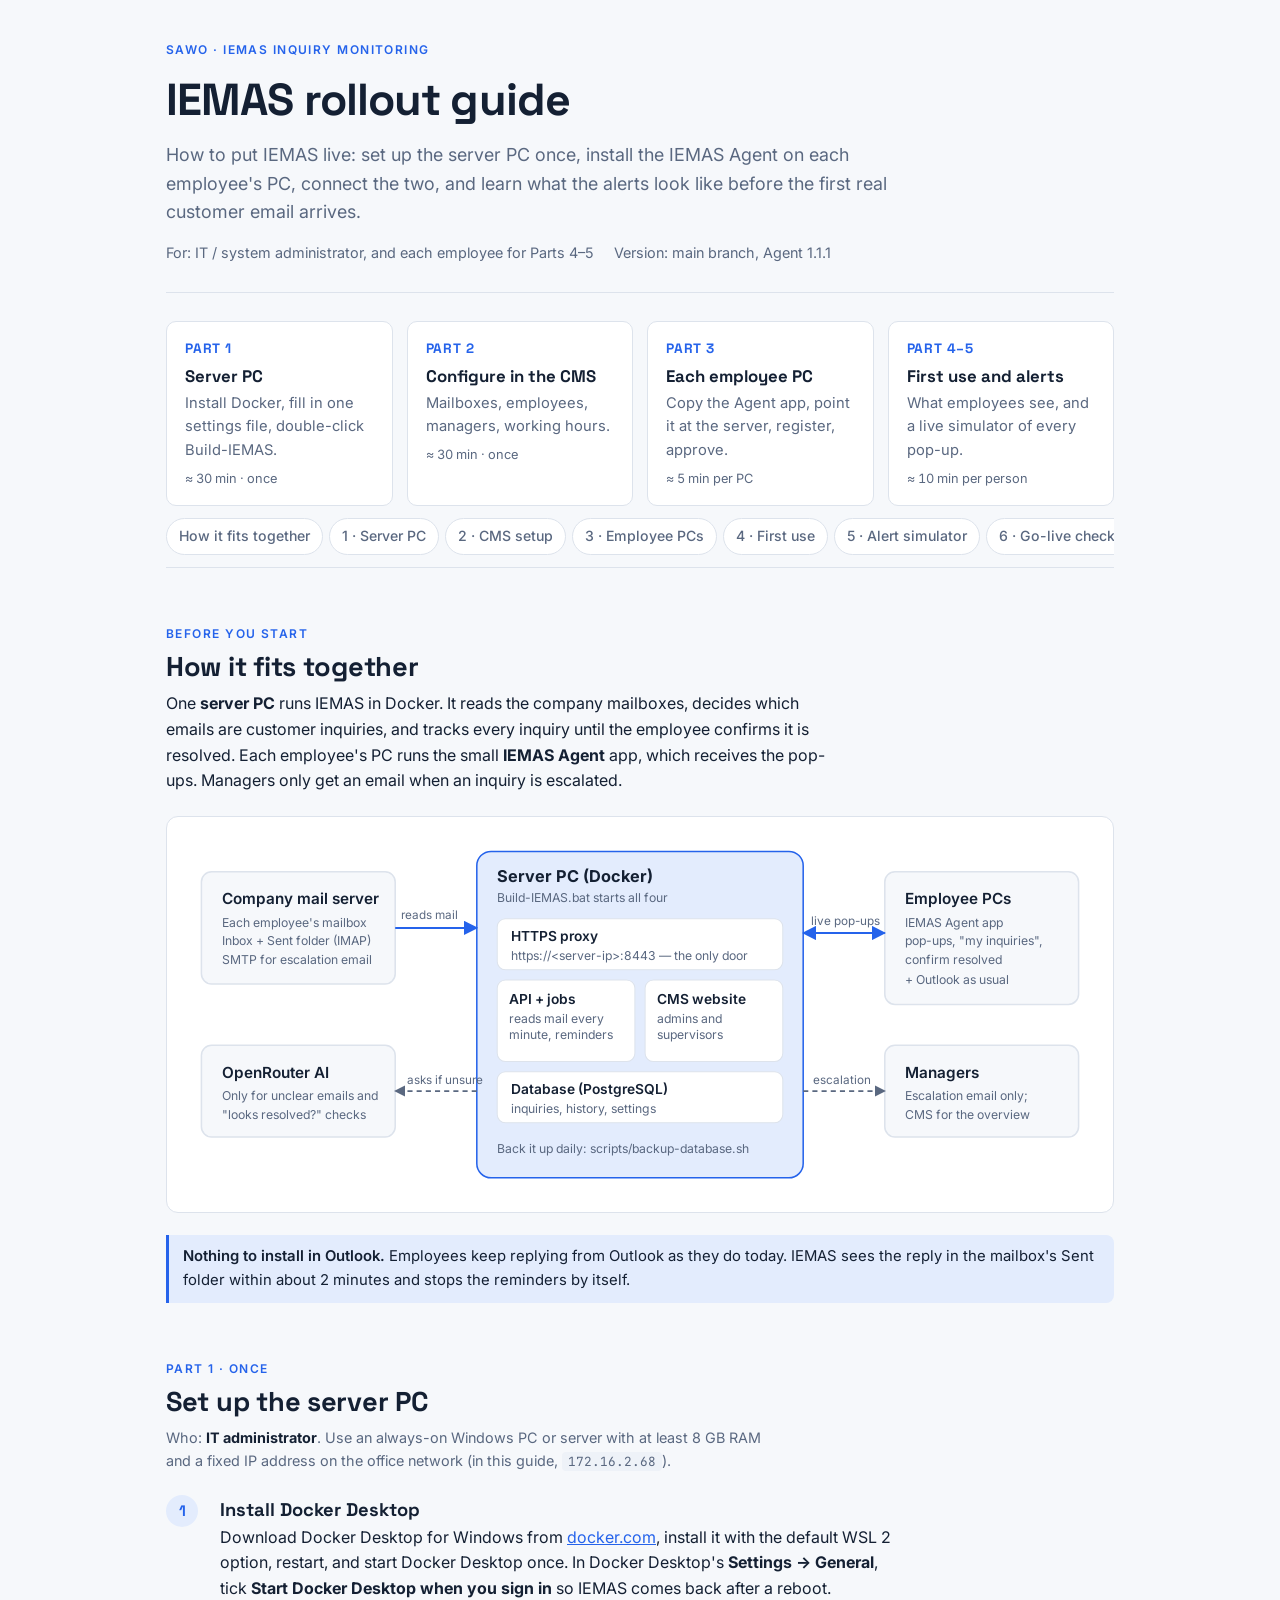
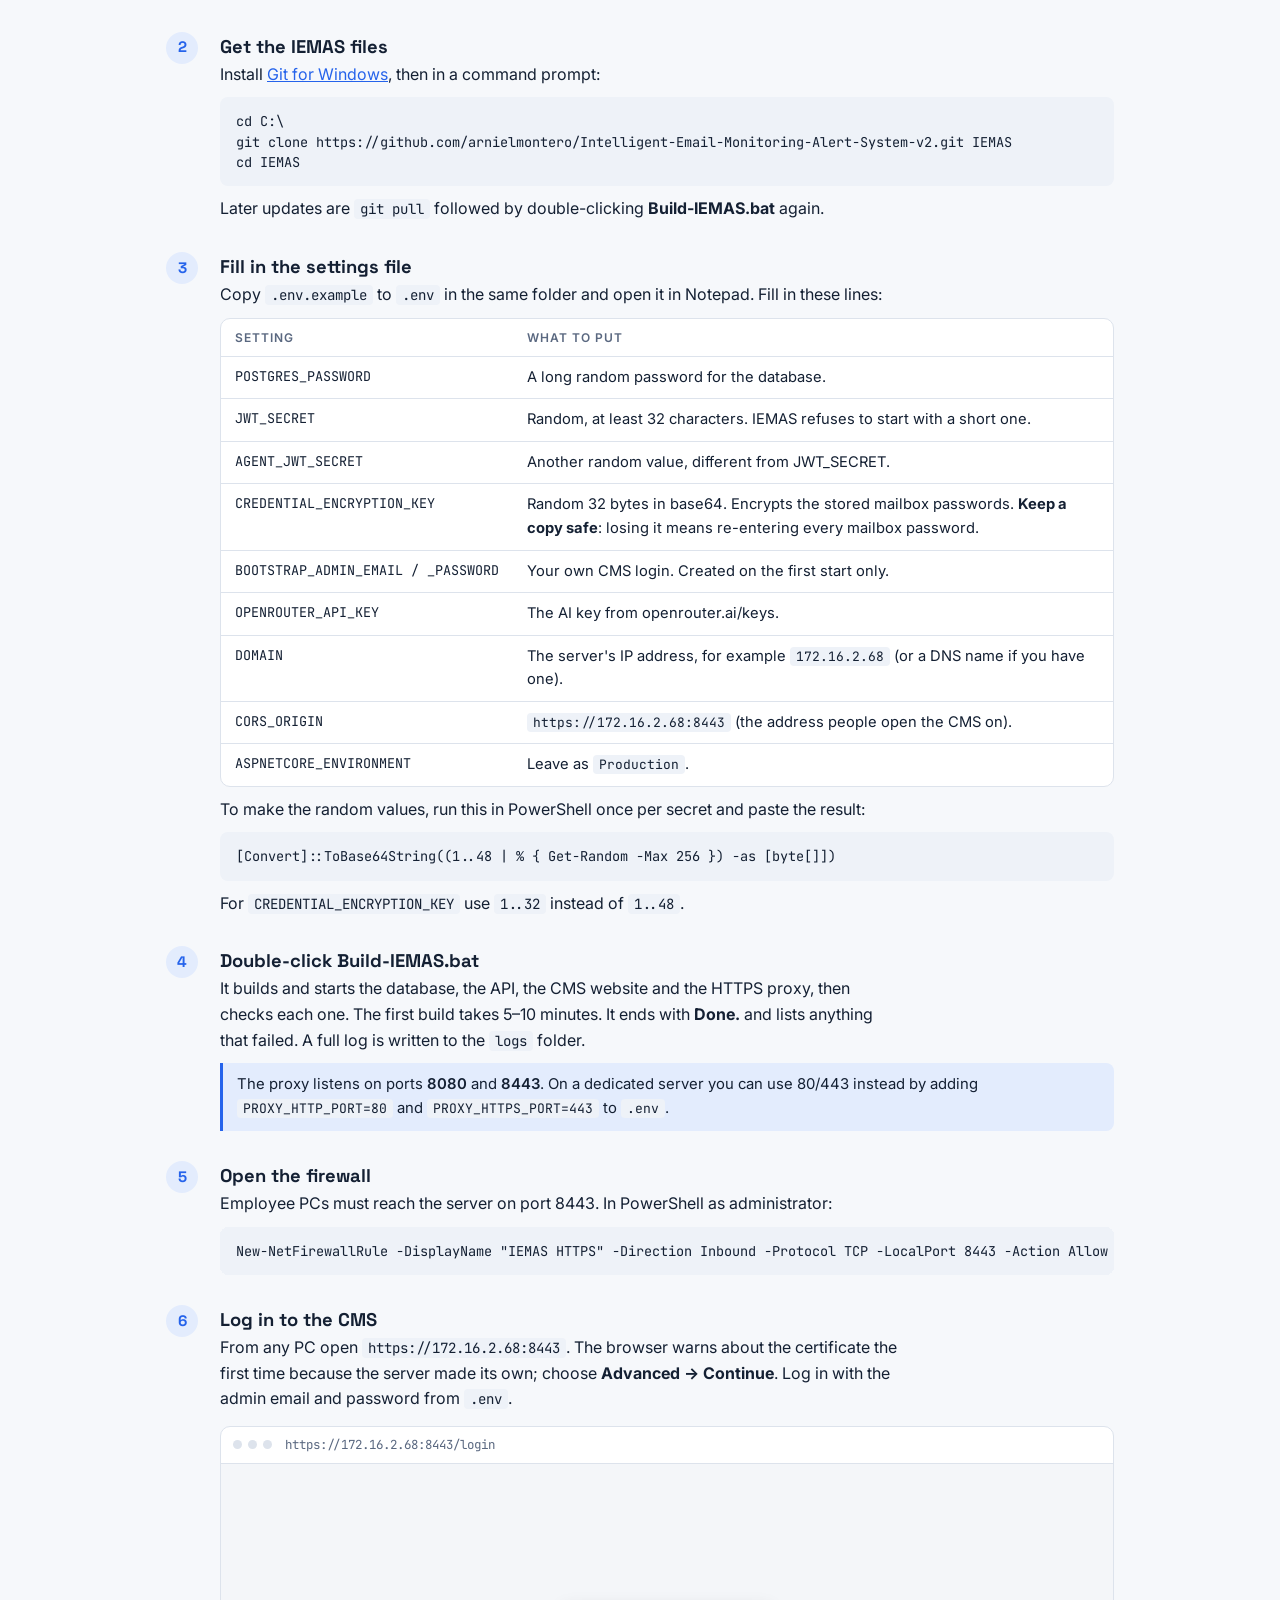
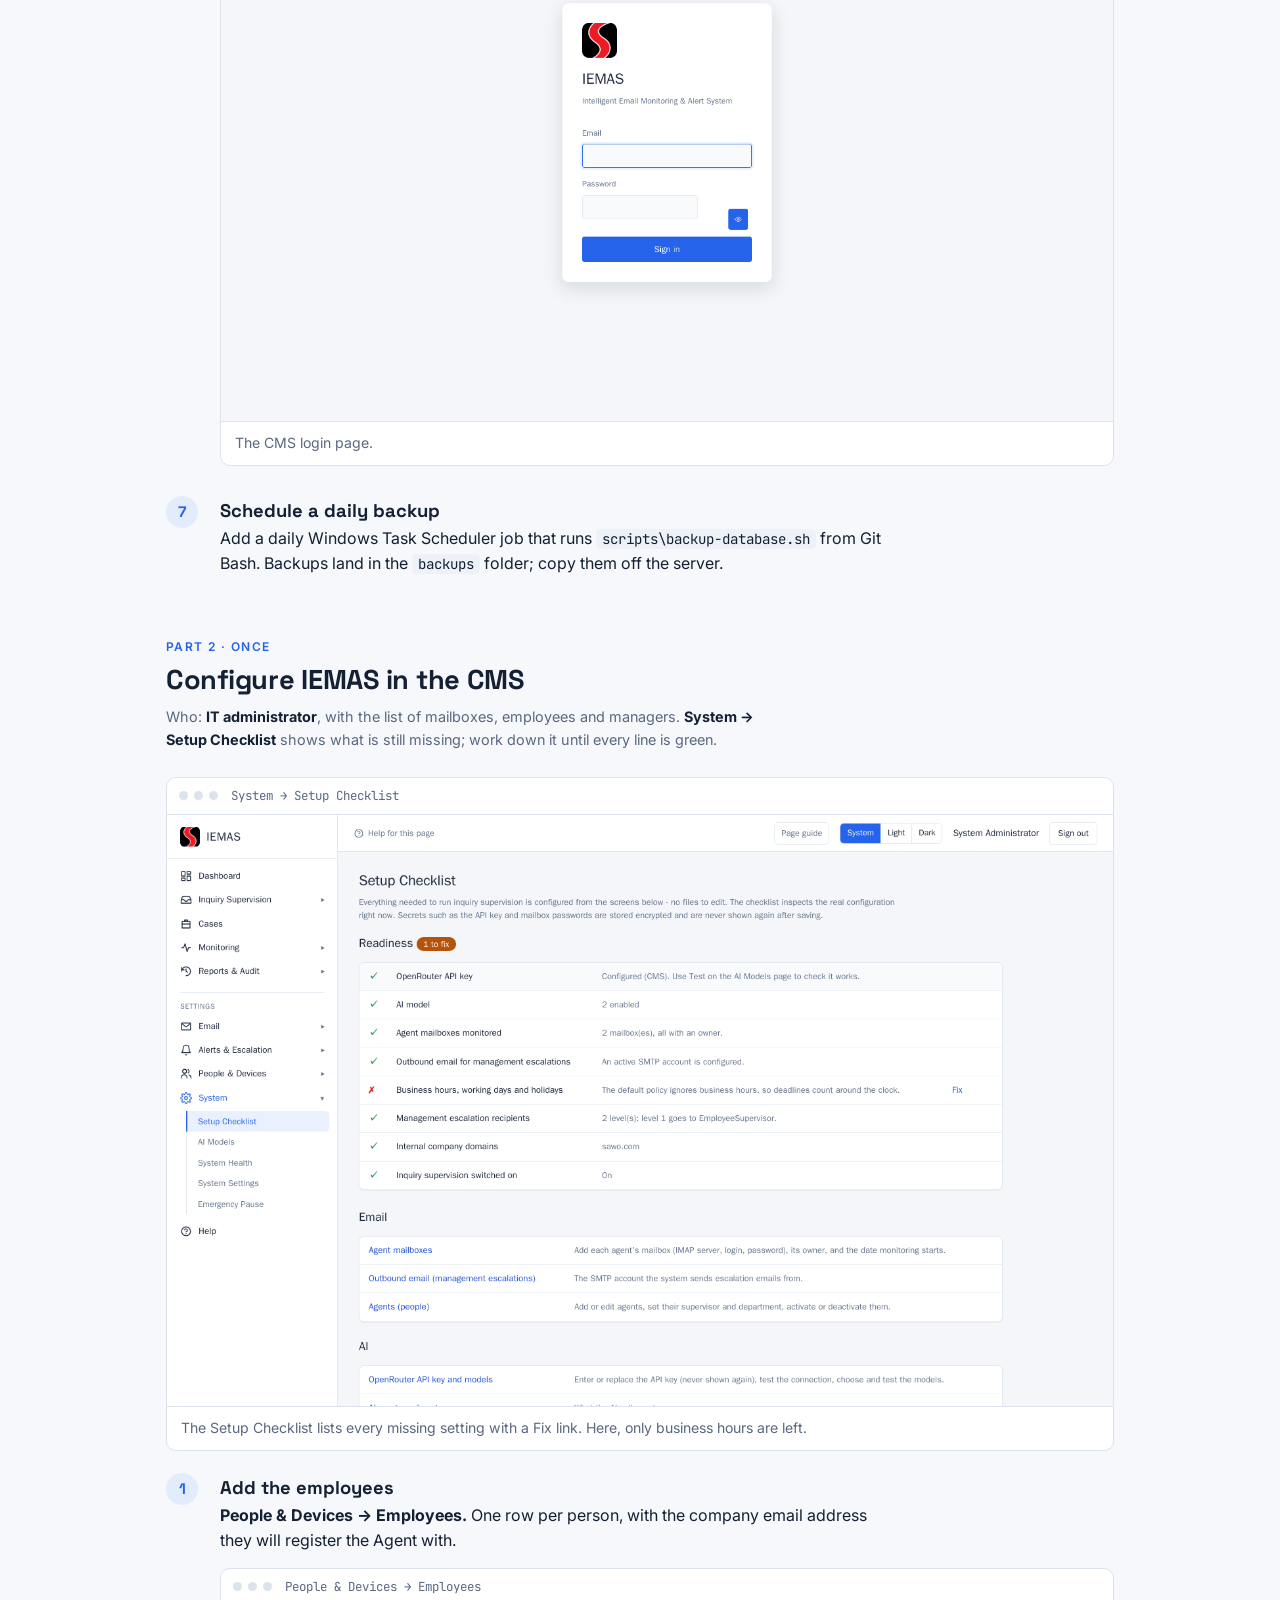
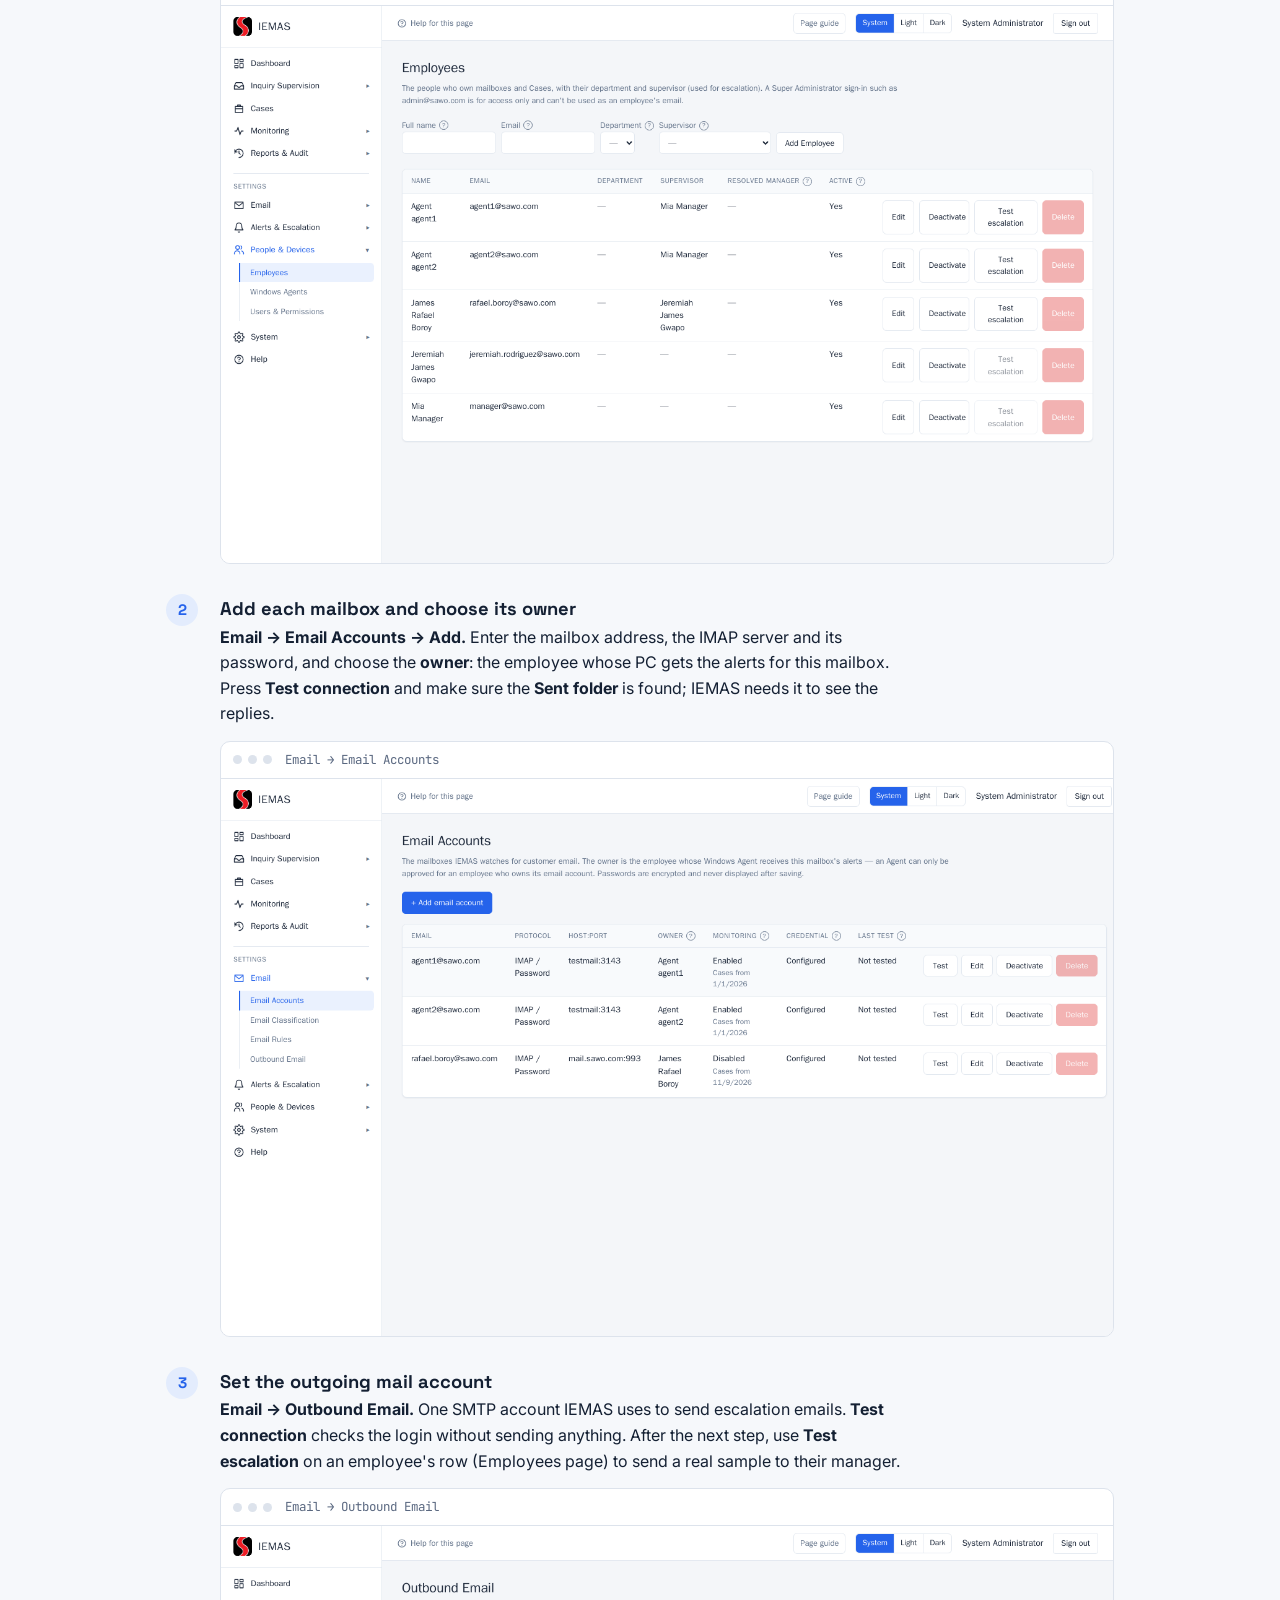
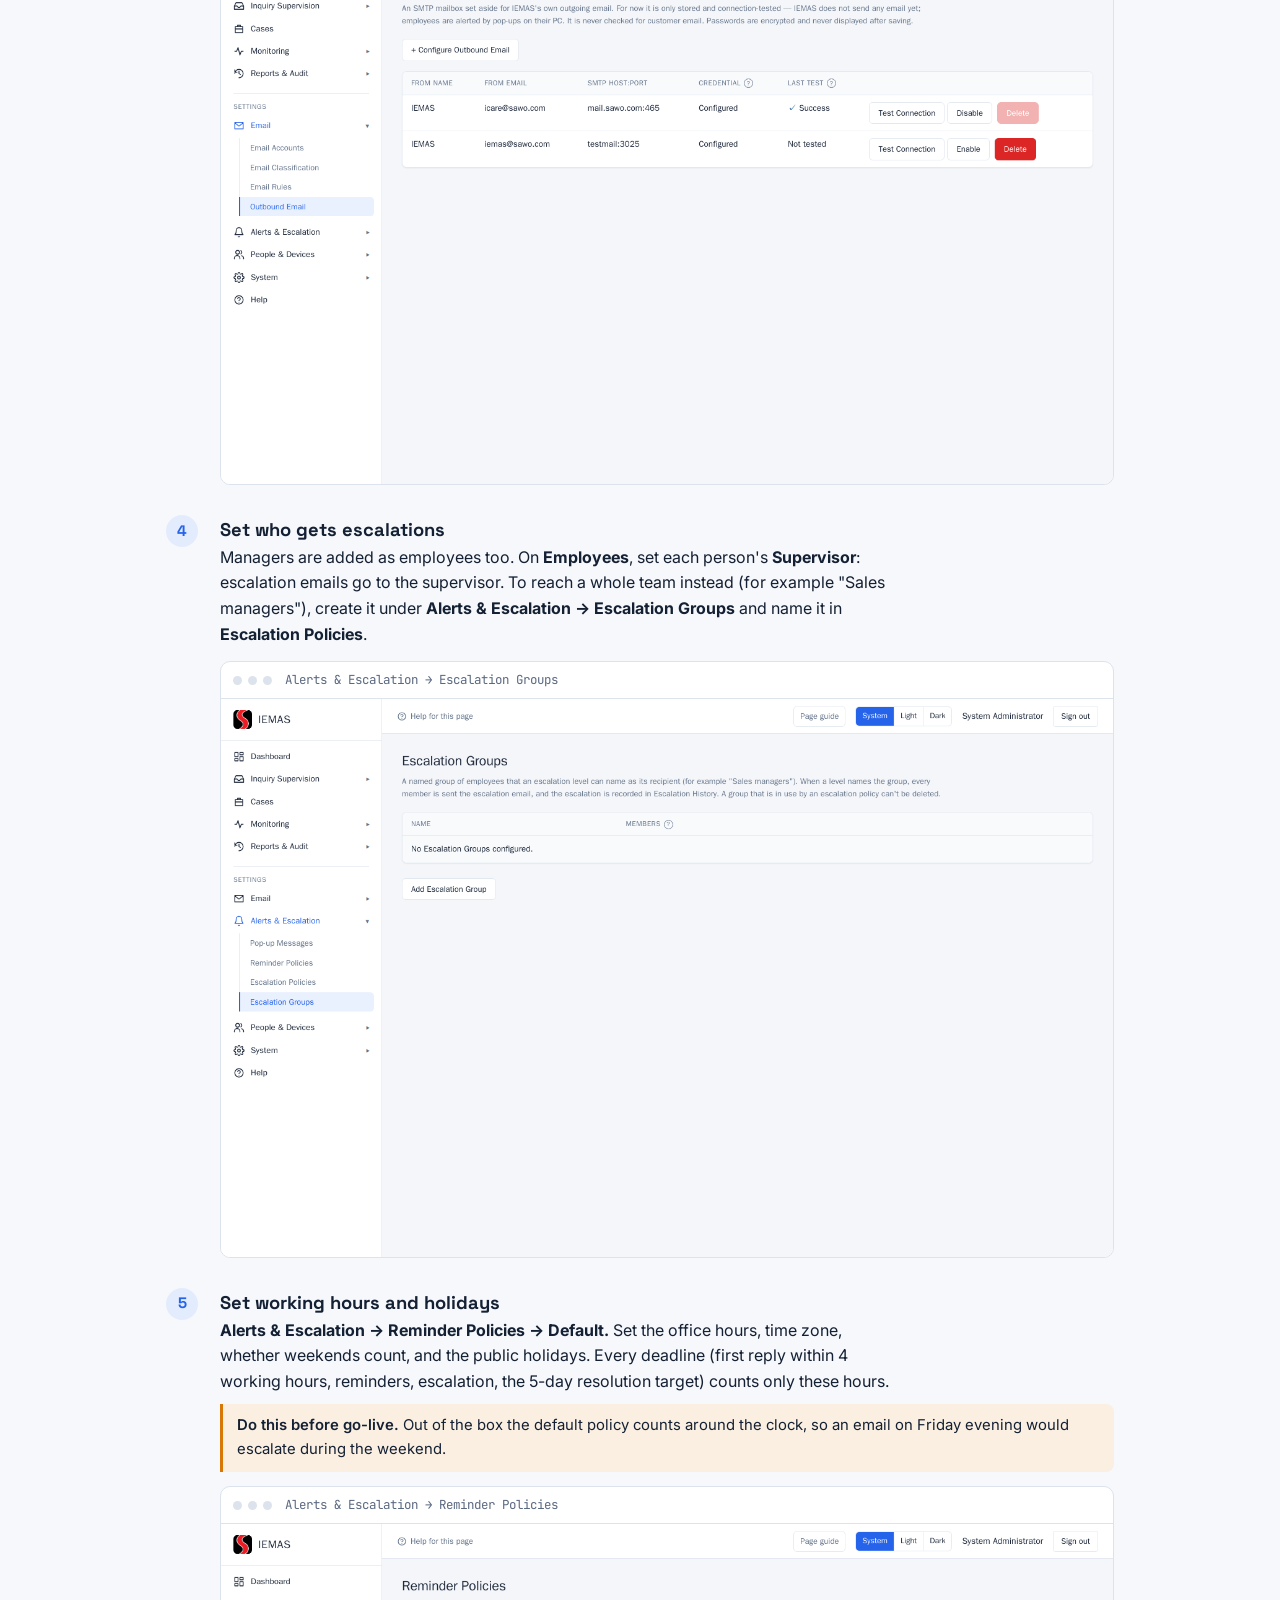
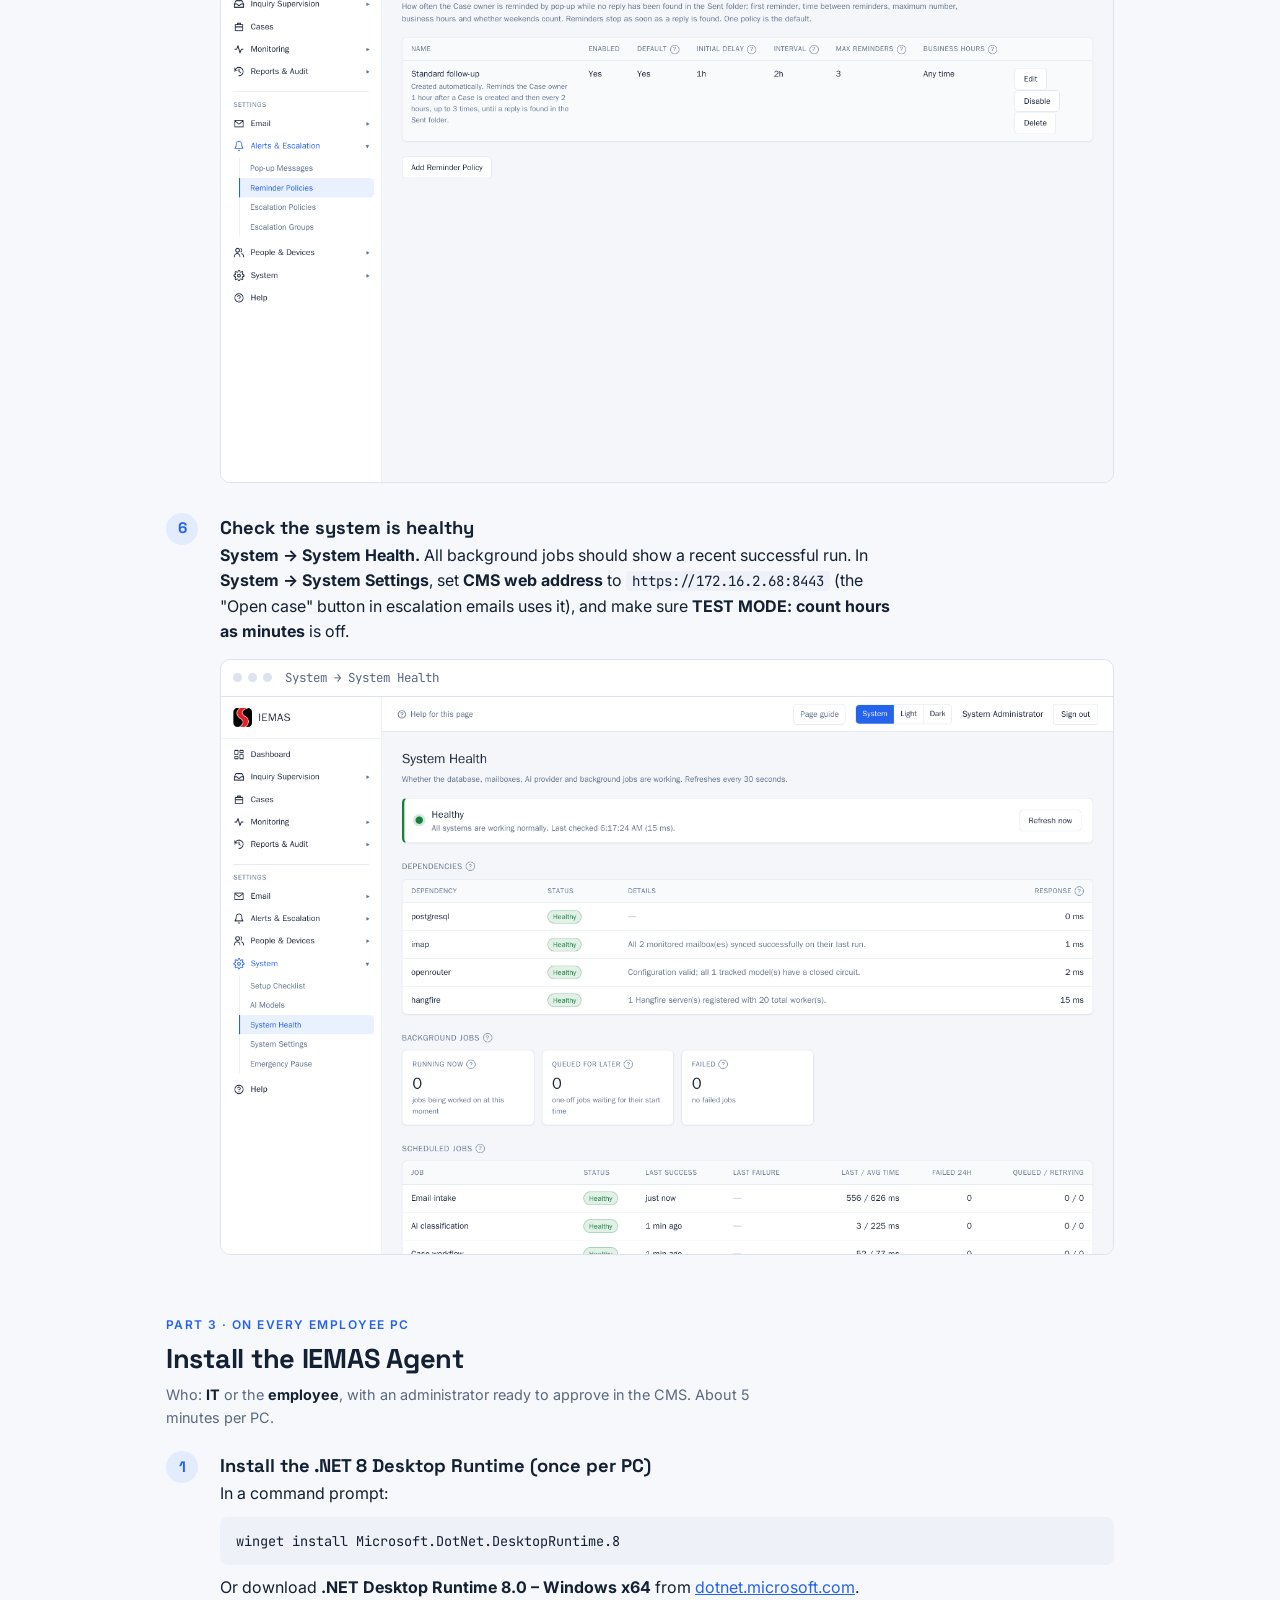
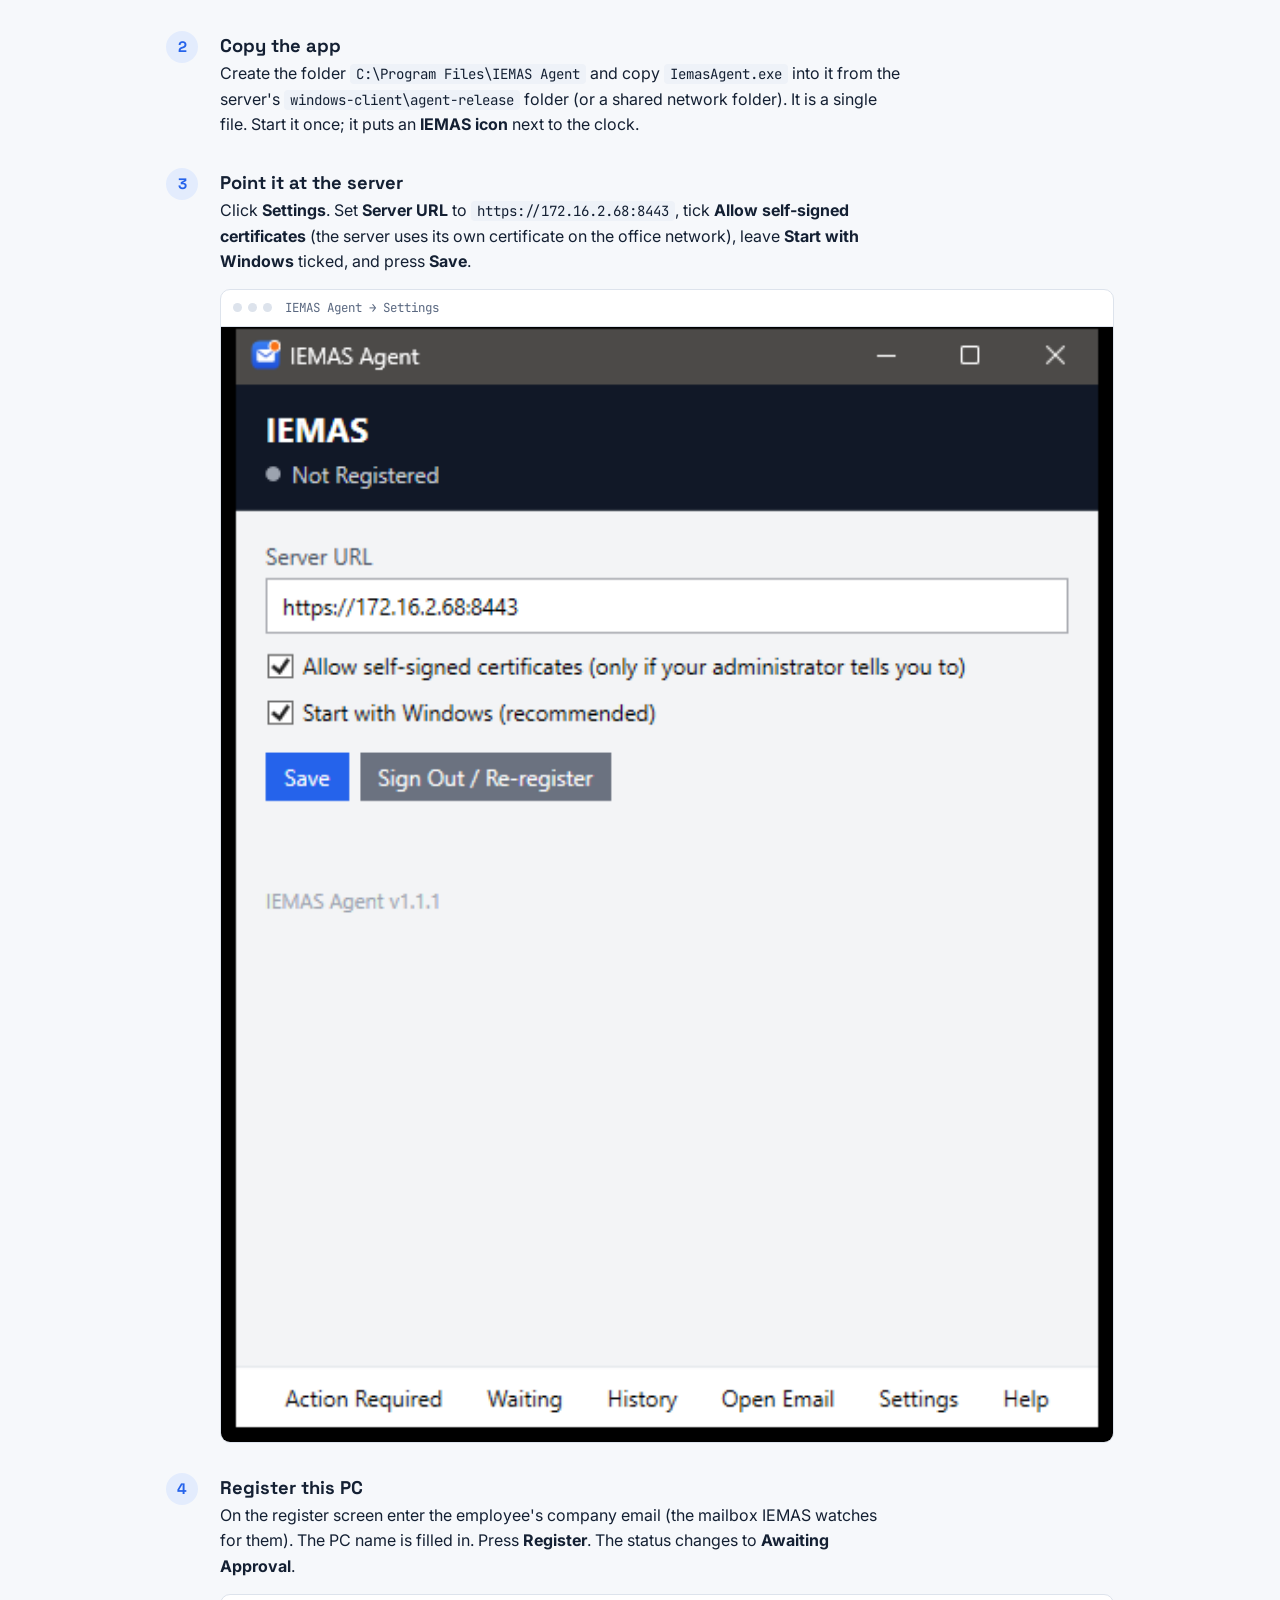
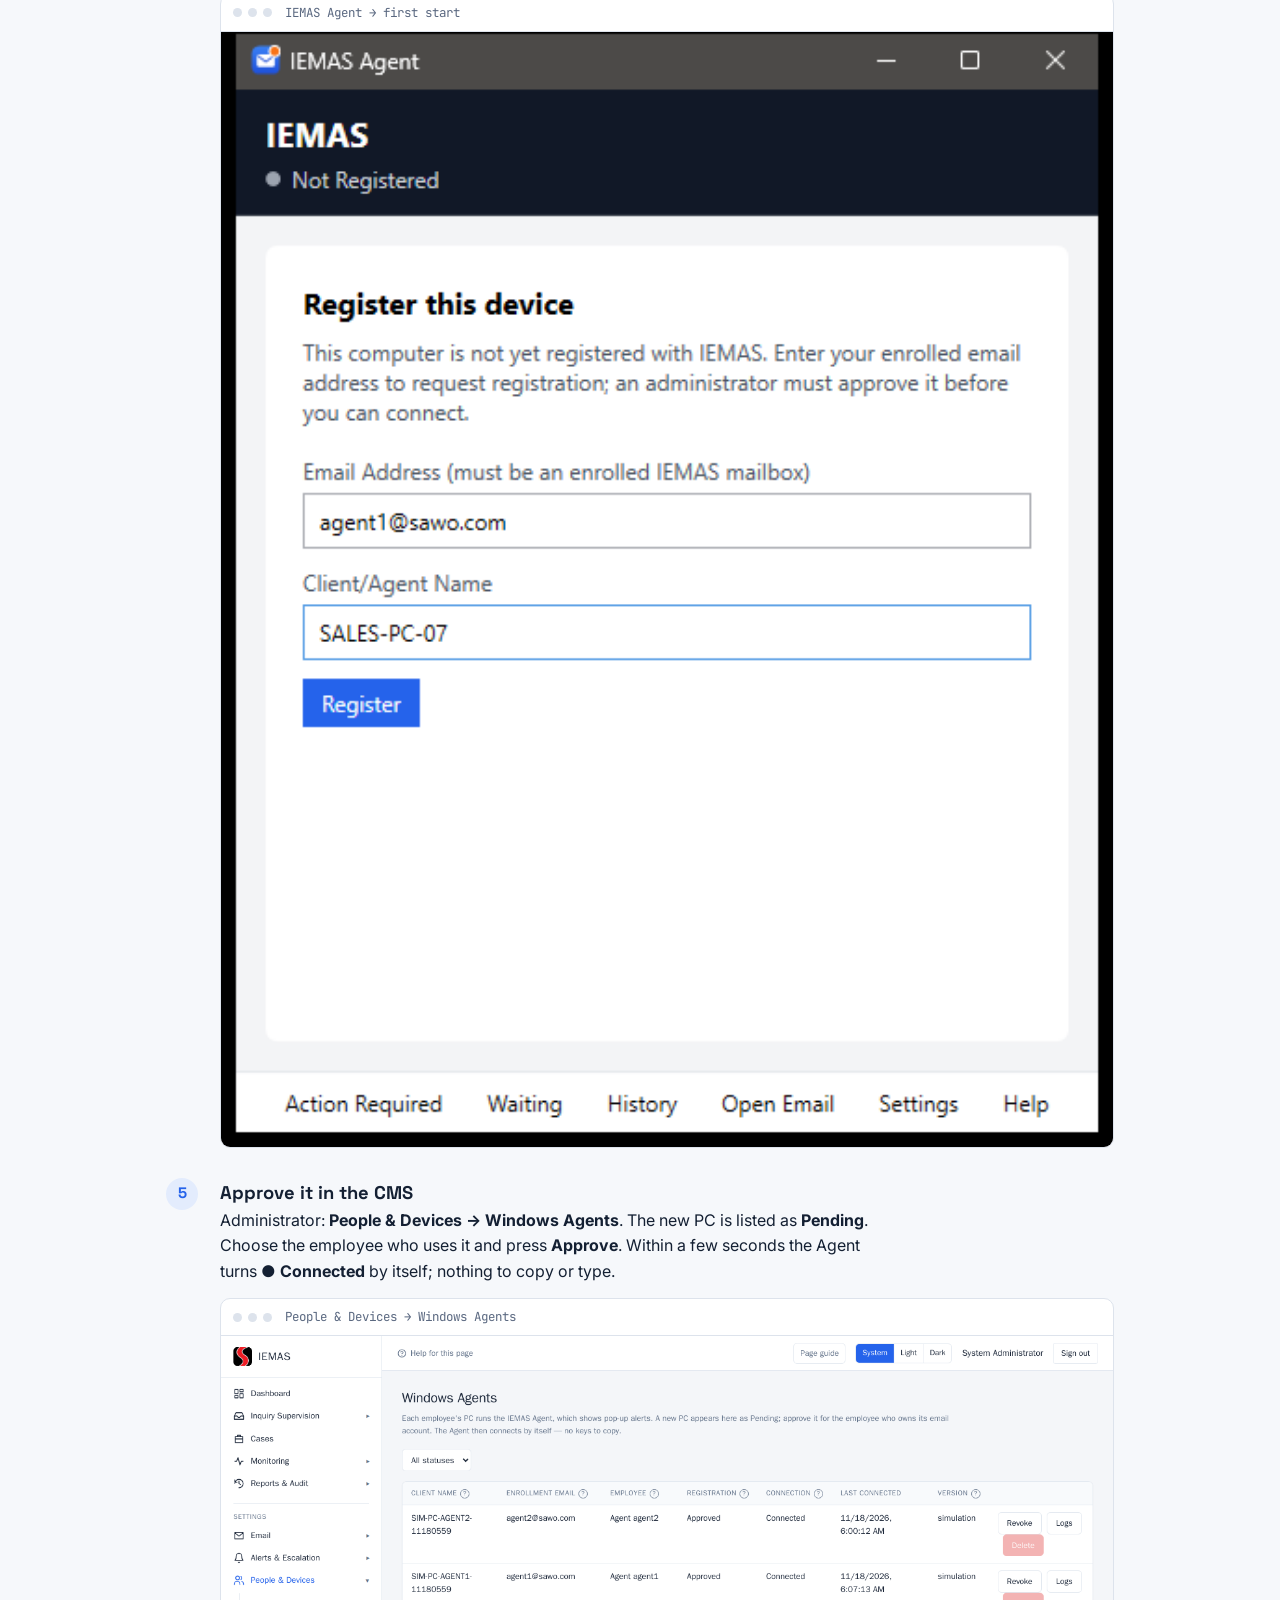
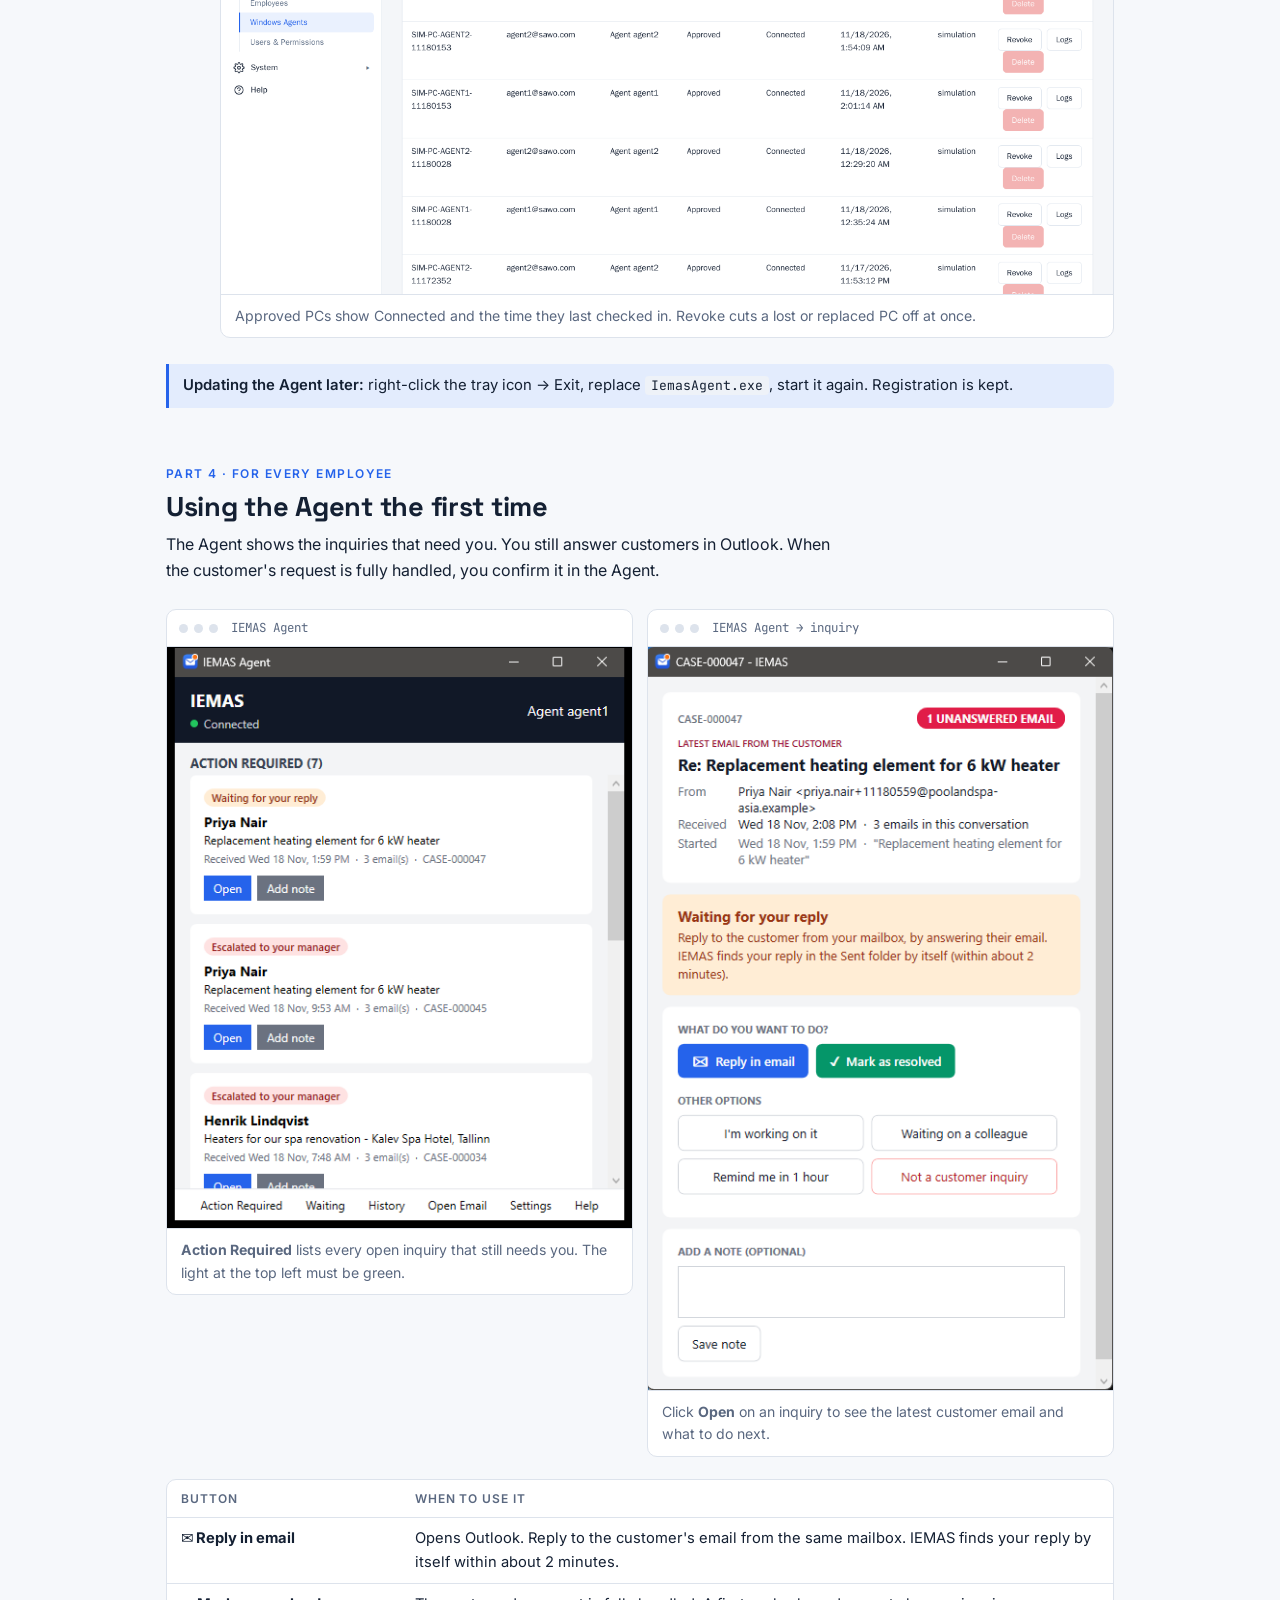
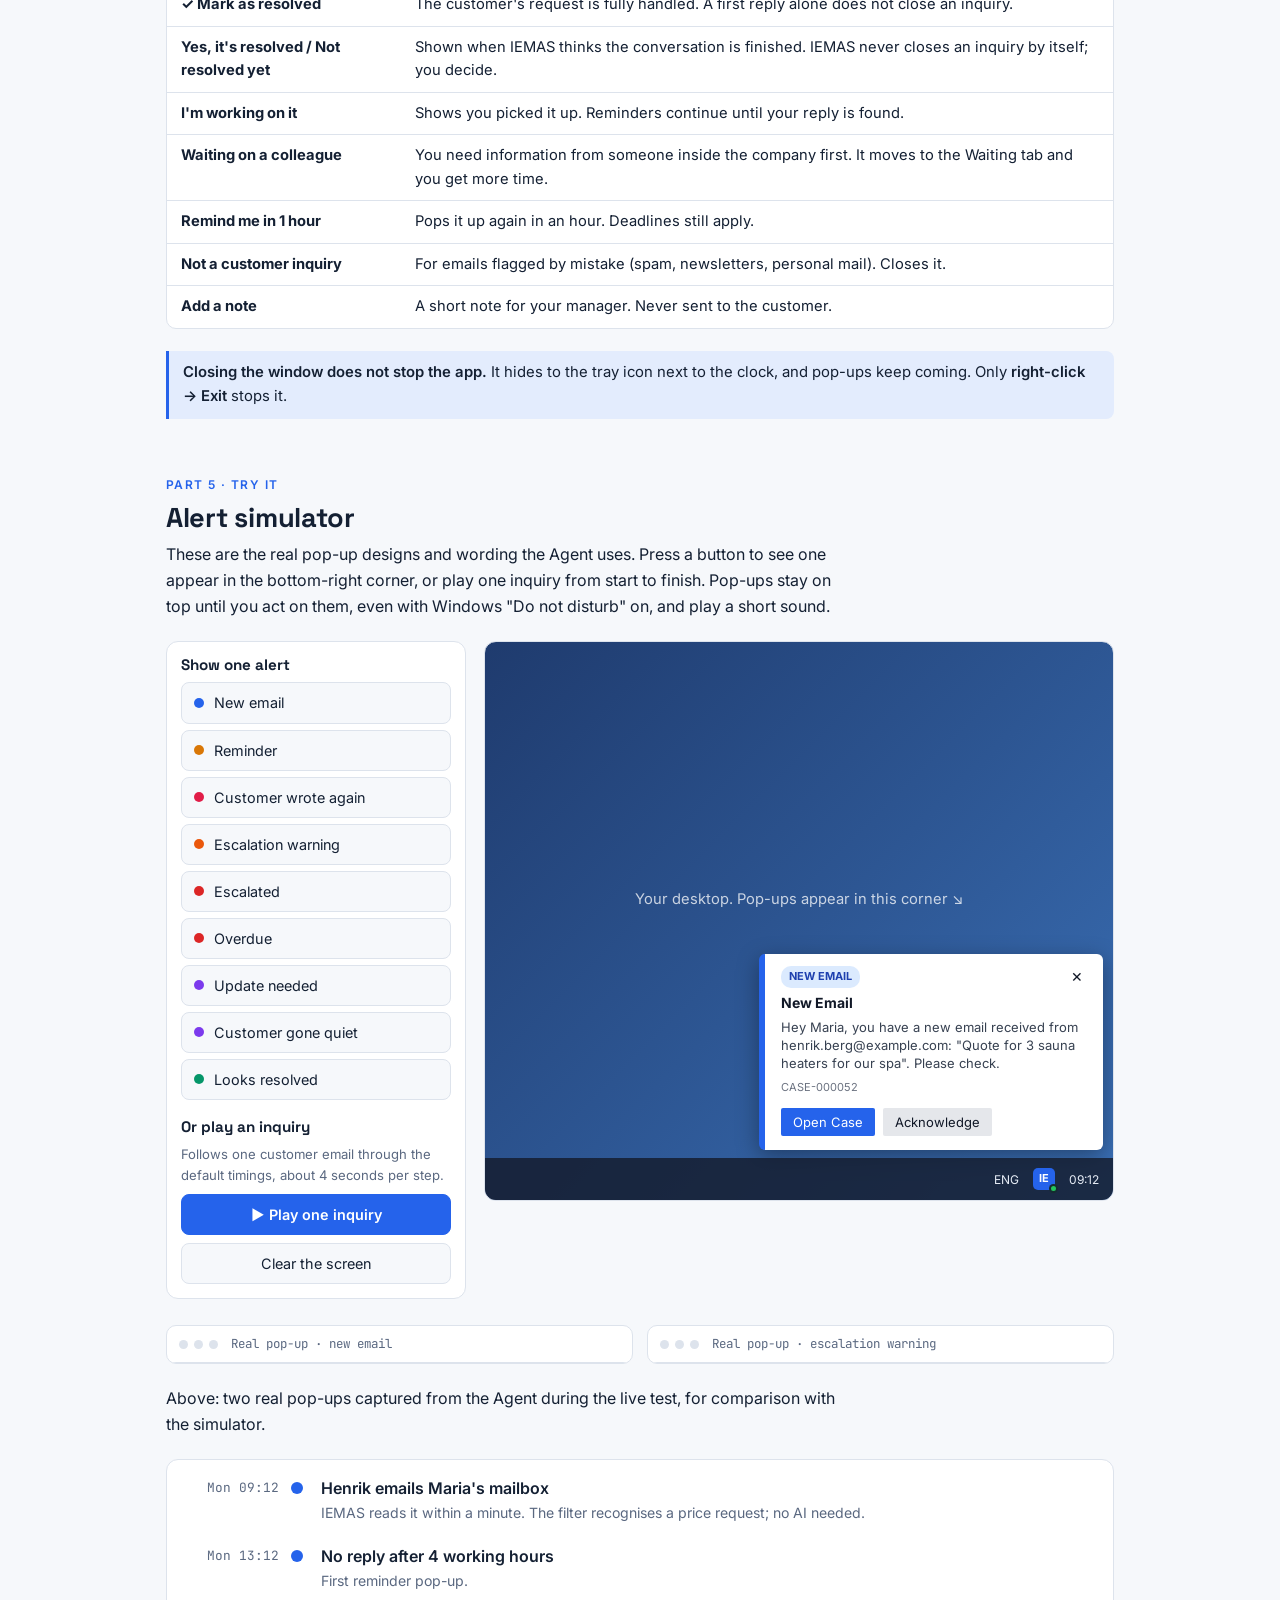
==== web-cms/public/rollout-guide/index.html @ a0e3ce56 "Rollout Tutorial in the CMS; README for this version - web-cms/public/rollout-guide: the rollout gui" ====
<!doctype html>
<html lang="en">
<head>
<meta charset="utf-8">
<meta name="viewport" content="width=device-width, initial-scale=1">
<title>IEMAS Rollout Guide</title>
<link rel="preconnect" href="https://fonts.googleapis.com">
<link rel="stylesheet" href="https://fonts.googleapis.com/css2?family=Inter:wght@400;500;600;700&family=Space+Grotesk:wght@500;600;700&family=JetBrains+Mono:wght@400;500&display=swap">
<style>
/* Layout: a single reading column with a sticky part index; screenshots sit in "screen" frames, the alert simulator is a mock Windows desktop. */
:root {
  --bg: #f6f8fb;
  --surface: #ffffff;
  --fg: #142033;
  --muted: #5a6880;
  --line: #dde3ec;
  --accent: #2563eb;
  --accent-soft: #e3ecfd;
  --code-bg: #eef2f8;
  --ok: #059669;
  --warn: #d97706;
  --bad: #dc2626;
  --desk-a: #1f3b6e;
  --desk-b: #3a6fb5;
  --popup-bg: #ffffff;
  --popup-fg: #111827;
  --popup-text: #374151;
  --popup-muted: #6b7280;
  --popup-btn: #e5e7eb;
  --font-display: "Space Grotesk", "Segoe UI", system-ui, sans-serif;
  --font-body: "Inter", "Segoe UI", system-ui, sans-serif;
  --font-mono: "JetBrains Mono", Consolas, monospace;
  --font-win: "Segoe UI", "Inter", system-ui, sans-serif;
}
@media (prefers-color-scheme: dark) {
  :root:not([data-theme="light"]) {
    --bg: #0e1522; --surface: #151f30; --fg: #e6ecf5; --muted: #9aa8bf; --line: #26344b;
    --accent: #6c9cff; --accent-soft: #1c2c4d; --code-bg: #1b2738; --ok: #34d399; --warn: #fbbf24; --bad: #f87171;
    --desk-a: #0f1d38; --desk-b: #22457a; color-scheme: dark;
  }
}
:root[data-theme="dark"] {
  --bg: #0e1522; --surface: #151f30; --fg: #e6ecf5; --muted: #9aa8bf; --line: #26344b;
  --accent: #6c9cff; --accent-soft: #1c2c4d; --code-bg: #1b2738; --ok: #34d399; --warn: #fbbf24; --bad: #f87171;
  --desk-a: #0f1d38; --desk-b: #22457a; color-scheme: dark;
}
* { box-sizing: border-box; }
body { background: var(--bg); color: var(--fg); font-family: var(--font-body); font-size: 16px; line-height: 1.6; }
.wrap { max-width: 980px; margin: 0 auto; padding-left: max(16px, env(safe-area-inset-left, 0px)); padding-right: max(16px, env(safe-area-inset-right, 0px)); padding-block: 40px 80px; }
h1, h2, h3 { font-family: var(--font-display); line-height: 1.2; text-wrap: balance; margin: 0; }
h1 { font-size: clamp(2rem, 5vw, 2.8rem); letter-spacing: -0.02em; }
h2 { font-size: 1.7rem; letter-spacing: -0.01em; }
h3 { font-size: 1.15rem; }
p { margin: 0; max-width: 68ch; }
a { color: var(--accent); }
code, .mono { font-family: var(--font-mono); font-size: 0.88em; background: var(--code-bg); padding: 1px 6px; border-radius: 4px; overflow-wrap: anywhere; }
pre { font-family: var(--font-mono); font-size: 0.85rem; background: var(--code-bg); padding: 14px 16px; border-radius: 8px; overflow-x: auto; margin: 0; line-height: 1.5; }
.eyebrow { font-size: 0.75rem; letter-spacing: 0.12em; text-transform: uppercase; font-weight: 600; color: var(--accent); }
.lede { font-size: 1.12rem; color: var(--muted); }
header.top { display: grid; gap: 14px; padding-bottom: 28px; border-bottom: 1px solid var(--line); }
.meta { display: flex; flex-wrap: wrap; gap: 8px 20px; font-size: 0.9rem; color: var(--muted); }

nav.parts { position: sticky; top: env(safe-area-inset-top, 0px); z-index: 5; background: var(--bg); padding: 12px 0; border-bottom: 1px solid var(--line); display: flex; gap: 6px; overflow-x: auto; }
body::before { content: ""; position: fixed; inset: 0 0 auto; height: env(safe-area-inset-top, 0px); z-index: 10; background: var(--bg); }
nav.parts a { flex: none; text-decoration: none; color: var(--muted); font-size: 0.88rem; font-weight: 500; padding: 6px 12px; border-radius: 999px; border: 1px solid var(--line); background: var(--surface); }
nav.parts a:hover, nav.parts a:focus-visible { color: var(--accent); border-color: var(--accent); outline: none; }

section.part { padding-top: 56px; display: grid; gap: 22px; scroll-margin-top: 64px; }
.part-head { display: grid; gap: 8px; }
.part-head .who { font-size: 0.9rem; color: var(--muted); }
.who b { color: var(--fg); }

.overview { display: grid; grid-template-columns: repeat(auto-fit, minmax(220px, 1fr)); gap: 14px; margin-top: 28px; }
.ov { background: var(--surface); border: 1px solid var(--line); border-radius: 10px; padding: 16px 18px; display: grid; gap: 6px; align-content: start; }
.ov .n { font-family: var(--font-display); font-weight: 700; color: var(--accent); font-size: 0.85rem; letter-spacing: .06em; }
.ov h3 { font-size: 1.05rem; }
.ov p { font-size: 0.92rem; color: var(--muted); }
.ov .time { font-size: 0.8rem; color: var(--muted); font-variant-numeric: tabular-nums; }

ol.steps { list-style: none; margin: 0; padding: 0; display: grid; gap: 26px; counter-reset: s; }
ol.steps > li { counter-increment: s; display: grid; grid-template-columns: 40px minmax(0, 1fr); gap: 4px 14px; }
ol.steps > li::before { content: counter(s); grid-row: span 3; width: 32px; height: 32px; border-radius: 50%; background: var(--accent-soft); color: var(--accent); font-family: var(--font-display); font-weight: 700; display: grid; place-items: center; font-size: 0.95rem; }
ol.steps > li > * { grid-column: 2; }
ol.steps h3 { margin-top: 4px; }
.step-body { display: grid; gap: 10px; min-width: 0; }
.step-body ul { margin: 0; padding-left: 20px; display: grid; gap: 4px; }

figure.screen { margin: 4px 0 0; border: 1px solid var(--line); border-radius: 10px; overflow: hidden; background: var(--surface); }
figure.screen .bar { display: flex; align-items: center; gap: 6px; padding: 8px 12px; border-bottom: 1px solid var(--line); font-size: 0.78rem; color: var(--muted); font-family: var(--font-mono); }
figure.screen .bar i { width: 9px; height: 9px; border-radius: 50%; background: var(--line); display: inline-block; }
figure.screen img { display: block; width: 100%; height: auto; }
figure.screen figcaption { padding: 10px 14px; font-size: 0.88rem; color: var(--muted); border-top: 1px solid var(--line); }
.shots-2 { display: grid; grid-template-columns: repeat(auto-fit, minmax(260px, 1fr)); gap: 14px; align-items: start; }

.note { border-left: 3px solid var(--accent); background: var(--accent-soft); padding: 10px 14px; border-radius: 0 8px 8px 0; font-size: 0.93rem; }
.note.warn { border-color: var(--warn); background: color-mix(in srgb, var(--warn) 12%, var(--surface)); }
.note b { font-weight: 600; }

.table-wrap { overflow-x: auto; border: 1px solid var(--line); border-radius: 10px; background: var(--surface); }
table { border-collapse: collapse; width: 100%; font-size: 0.92rem; }
th, td { text-align: left; padding: 9px 14px; border-bottom: 1px solid var(--line); vertical-align: top; }
th { font-size: 0.75rem; letter-spacing: .08em; text-transform: uppercase; color: var(--muted); font-weight: 600; }
tr:last-child td { border-bottom: 0; }
td.k { white-space: nowrap; font-family: var(--font-mono); font-size: 0.84rem; }

/* Architecture diagram */
.diagram { background: var(--surface); border: 1px solid var(--line); border-radius: 12px; padding: 14px; overflow-x: auto; }
.diagram svg { display: block; min-width: 760px; width: 100%; height: auto; }
.diagram text { font-family: var(--font-body); fill: var(--fg); }
.diagram .sub { fill: var(--muted); font-size: 12px; }
.diagram .box { fill: var(--bg); stroke: var(--line); stroke-width: 1.5; }
.diagram .server { fill: var(--accent-soft); stroke: var(--accent); stroke-width: 1.5; }
.diagram .inner { fill: var(--surface); stroke: var(--line); }
.diagram .flow { stroke: var(--accent); stroke-width: 2; fill: none; }
.diagram .flow2 { stroke: var(--muted); stroke-width: 1.6; fill: none; stroke-dasharray: 5 4; }
.diagram .lbl { font-size: 11.5px; fill: var(--muted); }
.diagram .arrow { fill: var(--accent); }
.diagram .arrow2 { fill: var(--muted); }

/* Alert simulator */
.sim { display: grid; grid-template-columns: minmax(0, 300px) minmax(0, 1fr); gap: 18px; align-items: start; }
@media (max-width: 760px) { .sim { grid-template-columns: 1fr; } }
.controls { display: grid; gap: 8px; background: var(--surface); border: 1px solid var(--line); border-radius: 12px; padding: 14px; }
.controls h3 { font-size: 0.95rem; }
.controls .hint { font-size: 0.82rem; color: var(--muted); }
.btn { font: inherit; font-size: 0.9rem; cursor: pointer; border-radius: 8px; border: 1px solid var(--line); background: var(--bg); color: var(--fg); padding: 8px 12px; text-align: left; display: flex; align-items: center; gap: 10px; }
.btn:hover { border-color: var(--accent); }
.btn:focus-visible { outline: 2px solid var(--accent); outline-offset: 2px; }
.btn .dot { width: 10px; height: 10px; border-radius: 50%; flex: none; }
.btn.primary { background: var(--accent); color: #fff; border-color: var(--accent); justify-content: center; font-weight: 600; }
.btn.ghost { justify-content: center; }
.desk { position: relative; border-radius: 12px; min-height: 560px; overflow: hidden; background: linear-gradient(135deg, var(--desk-a), var(--desk-b)); border: 1px solid var(--line); }
.desk .stack { position: absolute; right: 10px; bottom: 50px; display: flex; flex-direction: column; gap: 0; align-items: flex-end; max-width: calc(100% - 20px); }
.taskbar { position: absolute; left: 0; right: 0; bottom: 0; height: 42px; background: rgba(20, 28, 44, .82); display: flex; align-items: center; justify-content: flex-end; gap: 14px; padding: 0 14px; color: #e6ecf5; font-family: var(--font-win); font-size: 12px; }
.tray-ic { width: 22px; height: 22px; border-radius: 5px; background: #2563eb; display: grid; place-items: center; font-weight: 700; font-size: 11px; color: #fff; position: relative; }
.tray-ic .live { position: absolute; right: -3px; bottom: -3px; width: 9px; height: 9px; border-radius: 50%; background: #22c55e; border: 2px solid rgba(20,28,44,.9); }
.desk .empty { position: absolute; inset: 0 0 42px 0; display: grid; place-items: center; color: rgba(255,255,255,.75); font-size: 0.92rem; text-align: center; padding: 20px; }

.popup { width: 344px; max-width: 100%; margin: 8px 0 0; background: var(--popup-bg); border-left: 6px solid #2563eb; border-radius: 6px; box-shadow: 0 6px 22px rgba(0,0,0,.35); padding: 12px 16px 14px; font-family: var(--font-win); font-size: 13px; color: var(--popup-text); animation: slide .28s ease-out; }
@keyframes slide { from { transform: translateX(40px); opacity: .2; } to { transform: none; opacity: 1; } }
@media (prefers-reduced-motion: reduce) { .popup { animation: none; } }
.popup .row { display: flex; align-items: center; gap: 6px; }
.popup .badge { font-weight: 700; font-size: 11px; padding: 2px 8px; border-radius: 10px; }
.popup .count { font-weight: 700; font-size: 11px; padding: 2px 8px; border-radius: 10px; background: #e11d48; color: #fff; }
.popup .x { margin-left: auto; background: none; border: 0; cursor: pointer; font-size: 14px; color: var(--popup-fg); padding: 0 4px; }
.popup .t { font-weight: 700; font-size: 14px; color: var(--popup-fg); margin: 4px 0; }
.popup .m { line-height: 1.4; }
.popup .c { font-size: 11px; color: var(--popup-muted); margin-top: 6px; }
.popup .b { display: flex; gap: 8px; margin-top: 12px; }
.popup .b button { font-family: var(--font-win); font-size: 13px; border: 0; padding: 6px 12px; cursor: pointer; border-radius: 2px; }
.popup .b .ack { background: var(--popup-btn); color: var(--popup-fg); }
.toast-msg { position: absolute; left: 12px; top: 12px; right: 12px; background: rgba(15,23,42,.88); color: #f1f5f9; font-size: 0.85rem; padding: 8px 12px; border-radius: 8px; font-family: var(--font-win); }

.legend { display: grid; grid-template-columns: repeat(auto-fit, minmax(210px, 1fr)); gap: 10px; }
.legend div { display: grid; grid-template-columns: 14px minmax(0,1fr); gap: 4px 10px; font-size: 0.88rem; align-items: start; }
.legend span.sw { width: 14px; height: 14px; border-radius: 3px; margin-top: 4px; }
.legend b { font-weight: 600; }
.legend p { grid-column: 2; color: var(--muted); font-size: 0.82rem; }

.timeline { display: grid; gap: 0; background: var(--surface); border: 1px solid var(--line); border-radius: 12px; padding: 6px 0; }
.tl { display: grid; grid-template-columns: 96px 18px minmax(0, 1fr); gap: 12px; padding: 10px 16px; align-items: start; opacity: .55; transition: opacity .2s; }
.tl.on { opacity: 1; }
.tl .when { font-family: var(--font-mono); font-size: 0.8rem; color: var(--muted); text-align: right; padding-top: 2px; font-variant-numeric: tabular-nums; }
.tl .pin { width: 12px; height: 12px; border-radius: 50%; margin-top: 6px; background: var(--line); }
.tl.on .pin { background: var(--accent); }
.tl .what b { font-weight: 600; }
.tl .what p { font-size: 0.88rem; color: var(--muted); }
@media (max-width: 520px) { .tl { grid-template-columns: 70px 14px minmax(0,1fr); gap: 8px; } }

.check { display: grid; gap: 4px; }
.check label { display: grid; grid-template-columns: 22px minmax(0, 1fr); gap: 10px; padding: 9px 12px; border: 1px solid var(--line); border-radius: 8px; background: var(--surface); cursor: pointer; font-size: 0.93rem; }
.check input { width: 17px; height: 17px; margin-top: 3px; accent-color: var(--accent); }
.check label:has(input:checked) span { color: var(--muted); text-decoration: line-through; }
.progress { font-size: 0.88rem; color: var(--muted); font-variant-numeric: tabular-nums; }

details.faq { border: 1px solid var(--line); border-radius: 8px; background: var(--surface); padding: 10px 14px; }
details.faq summary { cursor: pointer; font-weight: 600; }
details.faq p { margin-top: 8px; color: var(--muted); font-size: 0.93rem; }
footer { margin-top: 60px; padding-top: 18px; border-top: 1px solid var(--line); font-size: 0.85rem; color: var(--muted); }
</style>
<style>body { margin: 0; }</style>
<script>
  // Opened from the CMS as /rollout-guide/?theme=light|dark: follow the CMS's theme choice.
  (function () {
    var t = new URLSearchParams(location.search).get("theme");
    if (t === "light" || t === "dark") document.documentElement.setAttribute("data-theme", t);
  })();
</script>
</head>
<body>
<div class="wrap">
<header class="top">
  <div class="eyebrow">SAWO · IEMAS Inquiry Monitoring</div>
  <h1>IEMAS rollout guide</h1>
  <p class="lede">How to put IEMAS live: set up the server PC once, install the IEMAS Agent on each employee's PC, connect the two, and learn what the alerts look like before the first real customer email arrives.</p>
  <div class="meta"><span>For: IT / system administrator, and each employee for Parts 4–5</span><span>Version: main branch, Agent 1.1.1</span></div>
</header>

<div class="overview">
  <div class="ov"><span class="n">PART 1</span><h3>Server PC</h3><p>Install Docker, fill in one settings file, double-click Build-IEMAS.</p><span class="time">≈ 30 min · once</span></div>
  <div class="ov"><span class="n">PART 2</span><h3>Configure in the CMS</h3><p>Mailboxes, employees, managers, working hours.</p><span class="time">≈ 30 min · once</span></div>
  <div class="ov"><span class="n">PART 3</span><h3>Each employee PC</h3><p>Copy the Agent app, point it at the server, register, approve.</p><span class="time">≈ 5 min per PC</span></div>
  <div class="ov"><span class="n">PART 4–5</span><h3>First use and alerts</h3><p>What employees see, and a live simulator of every pop-up.</p><span class="time">≈ 10 min per person</span></div>
</div>

<nav class="parts" aria-label="Parts">
  <a href="#how">How it fits together</a>
  <a href="#server">1 · Server PC</a>
  <a href="#cms">2 · CMS setup</a>
  <a href="#pcs">3 · Employee PCs</a>
  <a href="#use">4 · First use</a>
  <a href="#alerts">5 · Alert simulator</a>
  <a href="#golive">6 · Go-live checklist</a>
  <a href="#help">Troubleshooting</a>
</nav>

<!-- ───────────── How it fits together ───────────── -->
<section class="part" id="how">
  <div class="part-head">
    <div class="eyebrow">Before you start</div>
    <h2>How it fits together</h2>
    <p>One <b>server PC</b> runs IEMAS in Docker. It reads the company mailboxes, decides which emails are customer inquiries, and tracks every inquiry until the employee confirms it is resolved. Each employee's PC runs the small <b>IEMAS Agent</b> app, which receives the pop-ups. Managers only get an email when an inquiry is escalated.</p>
  </div>
  <div class="diagram" role="img" aria-label="Mail server and employee PCs connect to the IEMAS server PC; the server emails managers on escalation.">
    <svg viewBox="0 0 900 360" xmlns="http://www.w3.org/2000/svg">
      <defs>
        <marker id="a1" viewBox="0 0 10 10" refX="9" refY="5" markerWidth="7" markerHeight="7" orient="auto-start-reverse"><path d="M0 0L10 5L0 10z" class="arrow"/></marker>
        <marker id="a2" viewBox="0 0 10 10" refX="9" refY="5" markerWidth="7" markerHeight="7" orient="auto-start-reverse"><path d="M0 0L10 5L0 10z" class="arrow2"/></marker>
      </defs>
      <!-- mail server -->
      <rect x="20" y="40" width="190" height="110" rx="10" class="box"/>
      <text x="40" y="72" font-weight="600" font-size="15">Company mail server</text>
      <text x="40" y="94" class="sub">Each employee's mailbox</text>
      <text x="40" y="112" class="sub">Inbox + Sent folder (IMAP)</text>
      <text x="40" y="130" class="sub">SMTP for escalation email</text>
      <!-- AI -->
      <rect x="20" y="210" width="190" height="90" rx="10" class="box"/>
      <text x="40" y="242" font-weight="600" font-size="15">OpenRouter AI</text>
      <text x="40" y="264" class="sub">Only for unclear emails and</text>
      <text x="40" y="282" class="sub">"looks resolved?" checks</text>
      <!-- server -->
      <rect x="290" y="20" width="320" height="320" rx="14" class="server"/>
      <text x="310" y="50" font-weight="700" font-size="16">Server PC (Docker)</text>
      <text x="310" y="70" class="sub">Build-IEMAS.bat starts all four</text>
      <rect x="310" y="86" width="280" height="50" rx="8" class="inner"/>
      <text x="324" y="108" font-weight="600" font-size="13.5">HTTPS proxy</text>
      <text x="324" y="126" class="sub">https://&lt;server-ip&gt;:8443 — the only door</text>
      <rect x="310" y="146" width="135" height="80" rx="8" class="inner"/>
      <text x="322" y="170" font-weight="600" font-size="13.5">API + jobs</text>
      <text x="322" y="188" class="sub">reads mail every</text>
      <text x="322" y="204" class="sub">minute, reminders</text>
      <rect x="455" y="146" width="135" height="80" rx="8" class="inner"/>
      <text x="467" y="170" font-weight="600" font-size="13.5">CMS website</text>
      <text x="467" y="188" class="sub">admins and</text>
      <text x="467" y="204" class="sub">supervisors</text>
      <rect x="310" y="236" width="280" height="50" rx="8" class="inner"/>
      <text x="324" y="258" font-weight="600" font-size="13.5">Database (PostgreSQL)</text>
      <text x="324" y="276" class="sub">inquiries, history, settings</text>
      <text x="310" y="316" class="sub">Back it up daily: scripts/backup-database.sh</text>
      <!-- PCs -->
      <rect x="690" y="40" width="190" height="130" rx="10" class="box"/>
      <text x="710" y="72" font-weight="600" font-size="15">Employee PCs</text>
      <text x="710" y="94" class="sub">IEMAS Agent app</text>
      <text x="710" y="112" class="sub">pop-ups, "my inquiries",</text>
      <text x="710" y="130" class="sub">confirm resolved</text>
      <text x="710" y="150" class="sub">+ Outlook as usual</text>
      <!-- manager -->
      <rect x="690" y="210" width="190" height="90" rx="10" class="box"/>
      <text x="710" y="242" font-weight="600" font-size="15">Managers</text>
      <text x="710" y="264" class="sub">Escalation email only;</text>
      <text x="710" y="282" class="sub">CMS for the overview</text>
      <!-- flows -->
      <path d="M210 95 H 290" class="flow" marker-end="url(#a1)"/>
      <text x="216" y="86" class="lbl">reads mail</text>
      <path d="M290 255 H 210" class="flow2" marker-end="url(#a2)"/>
      <text x="222" y="248" class="lbl">asks if unsure</text>
      <path d="M610 100 H 690" class="flow" marker-end="url(#a1)" marker-start="url(#a1)"/>
      <text x="618" y="92" class="lbl">live pop-ups</text>
      <path d="M610 255 H 690" class="flow2" marker-end="url(#a2)"/>
      <text x="620" y="248" class="lbl">escalation</text>
    </svg>
  </div>
  <div class="note"><b>Nothing to install in Outlook.</b> Employees keep replying from Outlook as they do today. IEMAS sees the reply in the mailbox's Sent folder within about 2 minutes and stops the reminders by itself.</div>
</section>

<!-- ───────────── Part 1 ───────────── -->
<section class="part" id="server">
  <div class="part-head">
    <div class="eyebrow">Part 1 · once</div>
    <h2>Set up the server PC</h2>
    <p class="who">Who: <b>IT administrator</b>. Use an always-on Windows PC or server with at least 8 GB RAM and a fixed IP address on the office network (in this guide, <code>172.16.2.68</code>).</p>
  </div>
  <ol class="steps">
    <li><h3>Install Docker Desktop</h3>
      <div class="step-body">
        <p>Download Docker Desktop for Windows from <a href="https://www.docker.com/products/docker-desktop/" target="_blank" rel="noopener">docker.com</a>, install it with the default WSL 2 option, restart, and start Docker Desktop once. In Docker Desktop's <b>Settings → General</b>, tick <b>Start Docker Desktop when you sign in</b> so IEMAS comes back after a reboot.</p>
      </div></li>
    <li><h3>Get the IEMAS files</h3>
      <div class="step-body">
        <p>Install <a href="https://git-scm.com/download/win" target="_blank" rel="noopener">Git for Windows</a>, then in a command prompt:</p>
<pre>cd C:\
git clone https://github.com/arnielmontero/Intelligent-Email-Monitoring-Alert-System-v2.git IEMAS
cd IEMAS</pre>
        <p>Later updates are <code>git pull</code> followed by double-clicking <b>Build-IEMAS.bat</b> again.</p>
      </div></li>
    <li><h3>Fill in the settings file</h3>
      <div class="step-body">
        <p>Copy <code>.env.example</code> to <code>.env</code> in the same folder and open it in Notepad. Fill in these lines:</p>
        <div class="table-wrap"><table>
          <thead><tr><th>Setting</th><th>What to put</th></tr></thead>
          <tbody>
            <tr><td class="k">POSTGRES_PASSWORD</td><td>A long random password for the database.</td></tr>
            <tr><td class="k">JWT_SECRET</td><td>Random, at least 32 characters. IEMAS refuses to start with a short one.</td></tr>
            <tr><td class="k">AGENT_JWT_SECRET</td><td>Another random value, different from JWT_SECRET.</td></tr>
            <tr><td class="k">CREDENTIAL_ENCRYPTION_KEY</td><td>Random 32 bytes in base64. Encrypts the stored mailbox passwords. <b>Keep a copy safe</b>: losing it means re-entering every mailbox password.</td></tr>
            <tr><td class="k">BOOTSTRAP_ADMIN_EMAIL / _PASSWORD</td><td>Your own CMS login. Created on the first start only.</td></tr>
            <tr><td class="k">OPENROUTER_API_KEY</td><td>The AI key from openrouter.ai/keys.</td></tr>
            <tr><td class="k">DOMAIN</td><td>The server's IP address, for example <code>172.16.2.68</code> (or a DNS name if you have one).</td></tr>
            <tr><td class="k">CORS_ORIGIN</td><td><code>https://172.16.2.68:8443</code> (the address people open the CMS on).</td></tr>
            <tr><td class="k">ASPNETCORE_ENVIRONMENT</td><td>Leave as <code>Production</code>.</td></tr>
          </tbody>
        </table></div>
        <p>To make the random values, run this in PowerShell once per secret and paste the result:</p>
<pre>[Convert]::ToBase64String((1..48 | % { Get-Random -Max 256 }) -as [byte[]])</pre>
        <p>For <code>CREDENTIAL_ENCRYPTION_KEY</code> use <code>1..32</code> instead of <code>1..48</code>.</p>
      </div></li>
    <li><h3>Double-click Build-IEMAS.bat</h3>
      <div class="step-body">
        <p>It builds and starts the database, the API, the CMS website and the HTTPS proxy, then checks each one. The first build takes 5–10 minutes. It ends with <b>Done.</b> and lists anything that failed. A full log is written to the <code>logs</code> folder.</p>
        <div class="note">The proxy listens on ports <b>8080</b> and <b>8443</b>. On a dedicated server you can use 80/443 instead by adding <code>PROXY_HTTP_PORT=80</code> and <code>PROXY_HTTPS_PORT=443</code> to <code>.env</code>.</div>
      </div></li>
    <li><h3>Open the firewall</h3>
      <div class="step-body">
        <p>Employee PCs must reach the server on port 8443. In PowerShell as administrator:</p>
<pre>New-NetFirewallRule -DisplayName "IEMAS HTTPS" -Direction Inbound -Protocol TCP -LocalPort 8443 -Action Allow</pre>
      </div></li>
    <li><h3>Log in to the CMS</h3>
      <div class="step-body">
        <p>From any PC open <code>https://172.16.2.68:8443</code>. The browser warns about the certificate the first time because the server made its own; choose <b>Advanced → Continue</b>. Log in with the admin email and password from <code>.env</code>.</p>
        <figure class="screen"><div class="bar"><i></i><i></i><i></i>&nbsp;https://172.16.2.68:8443/login</div><img src="img/cms-login.png" alt="IEMAS CMS login page" loading="lazy"><figcaption>The CMS login page.</figcaption></figure>
      </div></li>
    <li><h3>Schedule a daily backup</h3>
      <div class="step-body">
        <p>Add a daily Windows Task Scheduler job that runs <code>scripts\backup-database.sh</code> from Git Bash. Backups land in the <code>backups</code> folder; copy them off the server.</p>
      </div></li>
  </ol>
</section>

<!-- ───────────── Part 2 ───────────── -->
<section class="part" id="cms">
  <div class="part-head">
    <div class="eyebrow">Part 2 · once</div>
    <h2>Configure IEMAS in the CMS</h2>
    <p class="who">Who: <b>IT administrator</b>, with the list of mailboxes, employees and managers. <b>System → Setup Checklist</b> shows what is still missing; work down it until every line is green.</p>
  </div>
  <figure class="screen"><div class="bar"><i></i><i></i><i></i>&nbsp;System → Setup Checklist</div><img src="img/cms-setup.png" alt="Setup checklist page" loading="lazy"><figcaption>The Setup Checklist lists every missing setting with a Fix link. Here, only business hours are left.</figcaption></figure>
  <ol class="steps">
    <li><h3>Add the employees</h3>
      <div class="step-body">
        <p><b>People &amp; Devices → Employees.</b> One row per person, with the company email address they will register the Agent with.</p>
        <figure class="screen"><div class="bar"><i></i><i></i><i></i>&nbsp;People &amp; Devices → Employees</div><img src="img/cms-employees.png" alt="Employees page" loading="lazy"></figure>
      </div></li>
    <li><h3>Add each mailbox and choose its owner</h3>
      <div class="step-body">
        <p><b>Email → Email Accounts → Add.</b> Enter the mailbox address, the IMAP server and its password, and choose the <b>owner</b>: the employee whose PC gets the alerts for this mailbox. Press <b>Test connection</b> and make sure the <b>Sent folder</b> is found; IEMAS needs it to see the replies.</p>
        <figure class="screen"><div class="bar"><i></i><i></i><i></i>&nbsp;Email → Email Accounts</div><img src="img/cms-email-accounts.png" alt="Email accounts page" loading="lazy"></figure>
      </div></li>
    <li><h3>Set the outgoing mail account</h3>
      <div class="step-body">
        <p><b>Email → Outbound Email.</b> One SMTP account IEMAS uses to send escalation emails. <b>Test connection</b> checks the login without sending anything. After the next step, use <b>Test escalation</b> on an employee's row (Employees page) to send a real sample to their manager.</p>
        <figure class="screen"><div class="bar"><i></i><i></i><i></i>&nbsp;Email → Outbound Email</div><img src="img/cms-outbound-email.png" alt="Outbound email page" loading="lazy"></figure>
      </div></li>
    <li><h3>Set who gets escalations</h3>
      <div class="step-body">
        <p>Managers are added as employees too. On <b>Employees</b>, set each person's <b>Supervisor</b>: escalation emails go to the supervisor. To reach a whole team instead (for example "Sales managers"), create it under <b>Alerts &amp; Escalation → Escalation Groups</b> and name it in <b>Escalation Policies</b>.</p>
        <figure class="screen"><div class="bar"><i></i><i></i><i></i>&nbsp;Alerts &amp; Escalation → Escalation Groups</div><img src="img/cms-escalation-groups.png" alt="Escalation groups page" loading="lazy"></figure>
      </div></li>
    <li><h3>Set working hours and holidays</h3>
      <div class="step-body">
        <p><b>Alerts &amp; Escalation → Reminder Policies → Default.</b> Set the office hours, time zone, whether weekends count, and the public holidays. Every deadline (first reply within 4 working hours, reminders, escalation, the 5-day resolution target) counts only these hours.</p>
        <div class="note warn"><b>Do this before go-live.</b> Out of the box the default policy counts around the clock, so an email on Friday evening would escalate during the weekend.</div>
        <figure class="screen"><div class="bar"><i></i><i></i><i></i>&nbsp;Alerts &amp; Escalation → Reminder Policies</div><img src="img/cms-reminder-policies.png" alt="Reminder policies page" loading="lazy"></figure>
      </div></li>
    <li><h3>Check the system is healthy</h3>
      <div class="step-body">
        <p><b>System → System Health.</b> All background jobs should show a recent successful run. In <b>System → System Settings</b>, set <b>CMS web address</b> to <code>https://172.16.2.68:8443</code> (the "Open case" button in escalation emails uses it), and make sure <b>TEST MODE: count hours as minutes</b> is off.</p>
        <figure class="screen"><div class="bar"><i></i><i></i><i></i>&nbsp;System → System Health</div><img src="img/cms-system-health.png" alt="System health page" loading="lazy"></figure>
      </div></li>
  </ol>
</section>

<!-- ───────────── Part 3 ───────────── -->
<section class="part" id="pcs">
  <div class="part-head">
    <div class="eyebrow">Part 3 · on every employee PC</div>
    <h2>Install the IEMAS Agent</h2>
    <p class="who">Who: <b>IT</b> or the <b>employee</b>, with an administrator ready to approve in the CMS. About 5 minutes per PC.</p>
  </div>
  <ol class="steps">
    <li><h3>Install the .NET 8 Desktop Runtime (once per PC)</h3>
      <div class="step-body">
        <p>In a command prompt:</p>
<pre>winget install Microsoft.DotNet.DesktopRuntime.8</pre>
        <p>Or download <b>.NET Desktop Runtime 8.0 – Windows x64</b> from <a href="https://dotnet.microsoft.com/download/dotnet/8.0" target="_blank" rel="noopener">dotnet.microsoft.com</a>.</p>
      </div></li>
    <li><h3>Copy the app</h3>
      <div class="step-body">
        <p>Create the folder <code>C:\Program Files\IEMAS Agent</code> and copy <code>IemasAgent.exe</code> into it from the server's <code>windows-client\agent-release</code> folder (or a shared network folder). It is a single file. Start it once; it puts an <b>IEMAS icon</b> next to the clock.</p>
      </div></li>
    <li><h3>Point it at the server</h3>
      <div class="step-body">
        <p>Click <b>Settings</b>. Set <b>Server URL</b> to <code>https://172.16.2.68:8443</code>, tick <b>Allow self-signed certificates</b> (the server uses its own certificate on the office network), leave <b>Start with Windows</b> ticked, and press <b>Save</b>.</p>
        <figure class="screen"><div class="bar"><i></i><i></i><i></i>&nbsp;IEMAS Agent → Settings</div><img src="img/agent-settings.png" alt="IEMAS Agent settings screen" loading="lazy"></figure>
      </div></li>
    <li><h3>Register this PC</h3>
      <div class="step-body">
        <p>On the register screen enter the employee's company email (the mailbox IEMAS watches for them). The PC name is filled in. Press <b>Register</b>. The status changes to <b>Awaiting Approval</b>.</p>
        <figure class="screen"><div class="bar"><i></i><i></i><i></i>&nbsp;IEMAS Agent → first start</div><img src="img/agent-register.png" alt="IEMAS Agent register screen" loading="lazy"></figure>
      </div></li>
    <li><h3>Approve it in the CMS</h3>
      <div class="step-body">
        <p>Administrator: <b>People &amp; Devices → Windows Agents</b>. The new PC is listed as <b>Pending</b>. Choose the employee who uses it and press <b>Approve</b>. Within a few seconds the Agent turns <b>● Connected</b> by itself; nothing to copy or type.</p>
        <figure class="screen"><div class="bar"><i></i><i></i><i></i>&nbsp;People &amp; Devices → Windows Agents</div><img src="img/cms-agents.png" alt="Windows agents page with approved PCs" loading="lazy"><figcaption>Approved PCs show Connected and the time they last checked in. Revoke cuts a lost or replaced PC off at once.</figcaption></figure>
      </div></li>
  </ol>
  <div class="note"><b>Updating the Agent later:</b> right-click the tray icon → Exit, replace <code>IemasAgent.exe</code>, start it again. Registration is kept.</div>
</section>

<!-- ───────────── Part 4 ───────────── -->
<section class="part" id="use">
  <div class="part-head">
    <div class="eyebrow">Part 4 · for every employee</div>
    <h2>Using the Agent the first time</h2>
    <p>The Agent shows the inquiries that need you. You still answer customers in Outlook. When the customer's request is fully handled, you confirm it in the Agent.</p>
  </div>
  <div class="shots-2">
    <figure class="screen"><div class="bar"><i></i><i></i><i></i>&nbsp;IEMAS Agent</div><img src="img/agent-main.png" alt="IEMAS Agent main window with the Action Required list" loading="lazy"><figcaption><b>Action Required</b> lists every open inquiry that still needs you. The light at the top left must be green.</figcaption></figure>
    <figure class="screen"><div class="bar"><i></i><i></i><i></i>&nbsp;IEMAS Agent → inquiry</div><img src="img/agent-case.png" alt="An inquiry opened in the Agent" loading="lazy"><figcaption>Click <b>Open</b> on an inquiry to see the latest customer email and what to do next.</figcaption></figure>
  </div>
  <div class="table-wrap"><table>
    <thead><tr><th>Button</th><th>When to use it</th></tr></thead>
    <tbody>
      <tr><td><b>✉ Reply in email</b></td><td>Opens Outlook. Reply to the customer's email from the same mailbox. IEMAS finds your reply by itself within about 2 minutes.</td></tr>
      <tr><td><b>✓ Mark as resolved</b></td><td>The customer's request is fully handled. A first reply alone does not close an inquiry.</td></tr>
      <tr><td><b>Yes, it's resolved / Not resolved yet</b></td><td>Shown when IEMAS thinks the conversation is finished. IEMAS never closes an inquiry by itself; you decide.</td></tr>
      <tr><td><b>I'm working on it</b></td><td>Shows you picked it up. Reminders continue until your reply is found.</td></tr>
      <tr><td><b>Waiting on a colleague</b></td><td>You need information from someone inside the company first. It moves to the Waiting tab and you get more time.</td></tr>
      <tr><td><b>Remind me in 1 hour</b></td><td>Pops it up again in an hour. Deadlines still apply.</td></tr>
      <tr><td><b>Not a customer inquiry</b></td><td>For emails flagged by mistake (spam, newsletters, personal mail). Closes it.</td></tr>
      <tr><td><b>Add a note</b></td><td>A short note for your manager. Never sent to the customer.</td></tr>
    </tbody>
  </table></div>
  <div class="note"><b>Closing the window does not stop the app.</b> It hides to the tray icon next to the clock, and pop-ups keep coming. Only <b>right-click → Exit</b> stops it.</div>
</section>

<!-- ───────────── Part 5: simulator ───────────── -->
<section class="part" id="alerts">
  <div class="part-head">
    <div class="eyebrow">Part 5 · try it</div>
    <h2>Alert simulator</h2>
    <p>These are the real pop-up designs and wording the Agent uses. Press a button to see one appear in the bottom-right corner, or play one inquiry from start to finish. Pop-ups stay on top until you act on them, even with Windows "Do not disturb" on, and play a short sound.</p>
  </div>
  <div class="sim">
    <div class="controls">
      <h3>Show one alert</h3>
      <div id="alertButtons" style="display:grid;gap:6px"></div>
      <h3 style="margin-top:10px">Or play an inquiry</h3>
      <p class="hint">Follows one customer email through the default timings, about 4 seconds per step.</p>
      <button class="btn primary" id="play" type="button">▶ Play one inquiry</button>
      <button class="btn ghost" id="clear" type="button">Clear the screen</button>
    </div>
    <div>
      <div class="desk" id="desk" aria-live="polite">
        <div class="empty" id="deskEmpty">Your desktop. Pop-ups appear in this corner ↘</div>
        <div class="stack" id="stack"></div>
        <div class="taskbar"><span>ENG</span><span class="tray-ic" title="IEMAS Agent, connected">IE<span class="live"></span></span><span id="clock">09:12</span></div>
      </div>
    </div>
  </div>

  <div class="shots-2">
    <figure class="screen"><div class="bar"><i></i><i></i><i></i>&nbsp;Real pop-up · new email</div><img src="img/popup-real-1.png" alt="Real New Email pop-up from the Agent" loading="lazy"></figure>
    <figure class="screen"><div class="bar"><i></i><i></i><i></i>&nbsp;Real pop-up · escalation warning</div><img src="img/popup-real-2.png" alt="Real Escalation Warning pop-up from the Agent" loading="lazy"></figure>
  </div>
  <p class="who">Above: two real pop-ups captured from the Agent during the live test, for comparison with the simulator.</p>
  <div class="timeline" id="timeline" aria-label="Inquiry timeline"></div>

  <h3>What each colour means</h3>
  <div class="legend" id="legend"></div>

  <h3>The email a manager receives on escalation</h3>
  <p>Sent only to the supervisor or escalation group, only when an inquiry stays neglected after the reminders. It has the facts a manager needs to step in, and a link to the inquiry in the CMS.</p>
  <figure class="screen"><div class="bar"><i></i><i></i><i></i>&nbsp;Outlook · manager's inbox</div><img src="img/escalation-email.png" alt="Escalation email received by a manager" loading="lazy"><figcaption>A real escalation email from the live test. The test ran in test mode, so its times are minutes; live, they are working hours.</figcaption></figure>
</section>

<!-- ───────────── Part 6 ───────────── -->
<section class="part" id="golive">
  <div class="part-head">
    <div class="eyebrow">Part 6</div>
    <h2>Go-live checklist</h2>
    <p>Tick each line as you finish it. The ticks are saved in this browser only.</p>
  </div>
  <div class="check" id="checklist"></div>
  <div class="progress" id="progress"></div>
</section>

<section class="part" id="help">
  <div class="part-head">
    <div class="eyebrow">If something is not right</div>
    <h2>Troubleshooting</h2>
  </div>
  <details class="faq"><summary>The Agent stays on "Connecting…"</summary><p>Check the Server URL in Settings (https, port 8443) and that "Allow self-signed certificates" is ticked. From the PC, open https://172.16.2.68:8443 in a browser: if that fails too, check the server's firewall rule and that Docker Desktop is running on the server.</p></details>
  <details class="faq"><summary>Registration fails</summary><p>The email must belong to an employee in the CMS whose mailbox IEMAS watches. Check People &amp; Devices → Employees.</p></details>
  <details class="faq"><summary>I replied but still get reminders</summary><p>Wait 2 minutes for the Sent-folder check. Reply to the customer's own email (not a new email) from the mailbox the customer wrote to. If you answered by phone, open the inquiry and use Mark as resolved or add a note.</p></details>
  <details class="faq"><summary>A customer email did not become an inquiry</summary><p>Allow a couple of minutes. Newsletters, auto-replies and internal mail are filtered out on purpose. Emails the AI was unsure about wait for a supervisor in the Review queue (Email → Email Classification).</p></details>
  <details class="faq"><summary>No pop-ups appear</summary><p>The tray icon's dot must be green. Pop-ups go to the owner of the mailbox the email arrived in. Pop-ups missed while the PC was off are shown when it connects again.</p></details>
  <details class="faq"><summary>Nothing works after the server restarted</summary><p>Docker Desktop must be running. Double-click Build-IEMAS.bat again; it starts everything and reports what is wrong.</p></details>
</section>

<footer>IEMAS · Intelligent Email Monitoring &amp; Alert System. Screenshots are from the live test system and show test data.</footer>
</div>

<script>
const ALERTS = [
  { key: "new", label: "New email", badge: "NEW EMAIL", accent: "#2563EB", tint: "#DBEAFE", text: "#1E40AF",
    title: "New Email", msg: 'Hey Maria, you have a new email received from henrik.berg@example.com: "Quote for 3 sauna heaters for our spa". Please check.' },
  { key: "rem", label: "Reminder", badge: "REMINDER", accent: "#D97706", tint: "#FEF3C7", text: "#92400E",
    title: "Reminder", msg: 'Hey Maria, you haven\'t replied to the email "Quote for 3 sauna heaters for our spa" from henrik.berg@example.com. Please reply.' },
  { key: "again", label: "Customer wrote again", badge: "NEEDS RESPONSE", accent: "#E11D48", tint: "#FFE4E6", text: "#9F1239", count: 2,
    title: "Customer follow-up: still needs your response", msg: 'Hey Maria, Henrik Berg wrote again on CASE-000052 and is still waiting for your reply (2 unanswered email(s), first one 3h 10m ago). Latest: "Re: Quote for 3 sauna heaters".' },
  { key: "warn", label: "Escalation warning", badge: "ESCALATION WARNING", accent: "#EA580C", tint: "#FFEDD5", text: "#9A3412",
    title: "Escalation Warning", msg: 'Hey Maria, "Quote for 3 sauna heaters for our spa" (CASE-000052) is still unresolved after 2 reminder(s). It will be escalated if it remains unresolved.' },
  { key: "esc", label: "Escalated", badge: "ESCALATED", accent: "#DC2626", tint: "#FEE2E2", text: "#991B1B",
    title: "Escalated", msg: '"Quote for 3 sauna heaters for our spa" (CASE-000052) from henrik.berg@example.com has been escalated to management because it still needs your attention.' },
  { key: "over", label: "Overdue", badge: "OVERDUE", accent: "#DC2626", tint: "#FEE2E2", text: "#991B1B",
    title: "Overdue", msg: 'Overdue: "Quote for 3 sauna heaters for our spa" from Henrik Berg (henrik.berg@example.com), received 2026-11-18 09:12, outstanding for 5 working days. Summary: Spa owner asks for a price on three 9 kW heaters.' },
  { key: "update", label: "Update needed", badge: "FOLLOW UP", accent: "#7C3AED", tint: "#EDE9FE", text: "#5B21B6",
    title: "Update needed", msg: 'Hey Maria, "Quote for 3 sauna heaters for our spa" (CASE-000052) from henrik.berg@example.com has had no progress for 1 working day. Please reply to the customer or update the inquiry.' },
  { key: "follow", label: "Customer gone quiet", badge: "FOLLOW UP", accent: "#7C3AED", tint: "#EDE9FE", text: "#5B21B6",
    title: "Follow-up may be needed", msg: 'Hey Maria, henrik.berg@example.com has not replied to you about "Quote for 3 sauna heaters for our spa" (CASE-000052) for 3 days. Please follow up, or close the inquiry if it is settled.' },
  { key: "conf", label: "Looks resolved", badge: "PLEASE CONFIRM", accent: "#059669", tint: "#D1FAE5", text: "#065F46",
    title: "Please confirm: resolved?", msg: 'Hey Maria, "Quote for 3 sauna heaters for our spa" (CASE-000052) from henrik.berg@example.com looks resolved. Please confirm it is resolved, or reject so monitoring continues.' },
];
const MEANING = {
  new: "A customer email needs a reply. Arrives within about a minute of the email.",
  rem: "No reply found yet after the first deadline (default 4 working hours), then every 2 hours.",
  again: "The customer chased an inquiry you still haven't answered. The pill counts their unanswered emails.",
  warn: "Last call: the next missed deadline sends it to your manager.",
  esc: "Your manager has been emailed. Reply as soon as you can; nothing more is sent once you do.",
  over: "Past the resolution target (default 5 working days).",
  update: "You replied, but nothing has moved for a working day.",
  follow: "You're waiting on the customer and they have gone quiet for 3 days.",
  conf: "The AI thinks the conversation is finished. You confirm or reject; it never closes by itself.",
};
const stack = document.getElementById("stack");
const deskEmpty = document.getElementById("deskEmpty");
const desk = document.getElementById("desk");
let seq = 0;

function esc(s) { return s.replace(/[&<>"]/g, c => ({ "&": "&amp;", "<": "&lt;", ">": "&gt;", '"': "&quot;" }[c])); }
function note(text) {
  const old = desk.querySelector(".toast-msg"); if (old) old.remove();
  const d = document.createElement("div"); d.className = "toast-msg"; d.textContent = text; desk.appendChild(d);
  setTimeout(() => d.remove(), 2600);
}
function showAlert(a) {
  // Newest alert for the same inquiry replaces the older one; at most 4 on screen (as in the Agent).
  [...stack.children].forEach(p => p.remove());
  const p = document.createElement("div");
  p.className = "popup"; p.style.borderLeftColor = a.accent; p.id = "p" + (++seq);
  p.innerHTML = `<div class="row"><span class="badge" style="background:${a.tint};color:${a.text}">${a.badge}</span>${a.count ? `<span class="count">${a.count} UNANSWERED</span>` : ""}<button class="x" title="Dismiss" aria-label="Dismiss">✕</button></div>
    <div class="t">${esc(a.title)}</div><div class="m">${esc(a.msg)}</div><div class="c">CASE-000052</div>
    <div class="b"><button class="open" style="background:${a.accent};color:#fff">Open Case</button><button class="ack">Acknowledge</button></div>`;
  p.querySelector(".x").onclick = () => { p.remove(); sync(); };
  p.querySelector(".open").onclick = () => { p.remove(); sync(); note("The inquiry opens in the Agent window."); };
  p.querySelector(".ack").onclick = () => { p.remove(); sync(); note("Recorded as seen. Reminders continue until your reply is found."); };
  stack.appendChild(p); sync();
}
function sync() { deskEmpty.hidden = stack.children.length > 0; }

const box = document.getElementById("alertButtons");
ALERTS.forEach(a => {
  const b = document.createElement("button"); b.type = "button"; b.className = "btn";
  b.innerHTML = `<span class="dot" style="background:${a.accent}"></span>${a.label}`;
  b.onclick = () => { stopPlay(); showAlert(a); };
  box.appendChild(b);
});
const legend = document.getElementById("legend");
const seen = new Set();
ALERTS.forEach(a => {
  if (seen.has(a.badge)) return; seen.add(a.badge);
  const keys = ALERTS.filter(x => x.badge === a.badge).map(x => MEANING[x.key]).join(" ");
  const d = document.createElement("div");
  d.innerHTML = `<span class="sw" style="background:${a.accent}"></span><b>${a.badge}</b><p>${keys}</p>`;
  legend.appendChild(d);
});

// One inquiry, start to finish, using the default timings.
const STEPS = [
  { when: "Mon 09:12", clock: "09:12", t: "Henrik emails Maria's mailbox", d: "IEMAS reads it within a minute. The filter recognises a price request; no AI needed.", alert: "new" },
  { when: "Mon 13:12", clock: "13:12", t: "No reply after 4 working hours", d: "First reminder pop-up.", alert: "rem" },
  { when: "Mon 14:05", clock: "14:05", t: "Henrik writes again", d: "Joined to the same inquiry; Maria is told the customer is still waiting.", alert: "again" },
  { when: "Mon 15:12", clock: "15:12", t: "Still no reply after 2 reminders", d: "Escalation warning pop-up.", alert: "warn" },
  { when: "Mon 17:12", clock: "17:12", t: "Escalated", d: "Maria's supervisor gets the email shown below. Maria gets a red pop-up.", alert: "esc" },
  { when: "Tue 08:40", clock: "08:40", t: "Maria replies in Outlook", d: "IEMAS sees the reply in the Sent folder within 2 minutes. Reminders stop, no further escalation.", alert: null },
  { when: "Tue 10:02", clock: "10:02", t: "Henrik: \"Thanks, ordered!\"", d: "The AI reads the conversation and thinks it is finished, so it asks Maria to confirm.", alert: "conf" },
  { when: "Tue 10:05", clock: "10:05", t: "Maria clicks \"Yes, it's resolved\"", d: "The inquiry is closed and counted in the reports. Only Maria (or a supervisor) can close it.", alert: null },
];
const tl = document.getElementById("timeline");
STEPS.forEach((s, i) => {
  const r = document.createElement("div"); r.className = "tl on"; r.id = "tl" + i;
  r.innerHTML = `<div class="when">${s.when}</div><div class="pin"></div><div class="what"><b>${esc(s.t)}</b><p>${esc(s.d)}</p></div>`;
  tl.appendChild(r);
});
let timer = null;
function stopPlay() { if (timer) { clearTimeout(timer); timer = null; } document.getElementById("play").textContent = "▶ Play one inquiry"; }
function play(i) {
  if (i === 0) { stack.innerHTML = ""; sync(); STEPS.forEach((_, k) => document.getElementById("tl" + k).classList.remove("on")); }
  if (i >= STEPS.length) { stopPlay(); return; }
  const s = STEPS[i];
  document.getElementById("tl" + i).classList.add("on");
  document.getElementById("clock").textContent = s.clock;
  if (s.alert) showAlert(ALERTS.find(a => a.key === s.alert)); else { stack.innerHTML = ""; sync(); note(s.t + ". " + s.d); }
  timer = setTimeout(() => play(i + 1), 4000);
}
document.getElementById("play").onclick = () => {
  if (timer) { stopPlay(); return; }
  document.getElementById("play").textContent = "■ Stop";
  play(0);
};
document.getElementById("clear").onclick = () => { stopPlay(); stack.innerHTML = ""; sync(); STEPS.forEach((_, k) => document.getElementById("tl" + k).classList.add("on")); };
showAlert(ALERTS[0]);

// Go-live checklist (ticks kept in this browser only).
const ITEMS = [
  "Server PC: Docker Desktop starts with Windows",
  ".env filled in with new random secrets; CREDENTIAL_ENCRYPTION_KEY copied somewhere safe",
  "Build-IEMAS.bat ends with Done. and no FAIL lines",
  "Firewall allows port 8443; the CMS opens from another PC",
  "Every mailbox added, connection tested, Sent folder found",
  "Outbound email set; Test escalation (Employees page) reached a manager",
  "Every employee added with the right mailbox",
  "Every employee has the right supervisor (and escalation groups, if used)",
  "Default reminder policy: office hours, time zone, weekends and holidays set",
  "System Settings: CMS web address set; TEST MODE (count hours as minutes) is off",
  "Every employee PC: Agent installed, approved, light is green, Start with Windows ticked",
  "Each employee has opened the Agent's Help tab once and tried the alert simulator",
  "Daily database backup scheduled and one restore tested",
];
const KEY = "iemas-golive-v1";
let state = {};
try { state = JSON.parse(localStorage.getItem(KEY) || "{}"); } catch (e) { state = {}; }
const cl = document.getElementById("checklist");
function progress() {
  const n = ITEMS.filter((_, i) => state[i]).length;
  document.getElementById("progress").textContent = `${n} of ${ITEMS.length} done`;
}
ITEMS.forEach((t, i) => {
  const l = document.createElement("label");
  l.innerHTML = `<input type="checkbox" id="chk${i}" ${state[i] ? "checked" : ""}><span>${esc(t)}</span>`;
  l.querySelector("input").onchange = e => { state[i] = e.target.checked; try { localStorage.setItem(KEY, JSON.stringify(state)); } catch (err) {} progress(); };
  cl.appendChild(l);
});
progress();
</script>
</body>
</html>
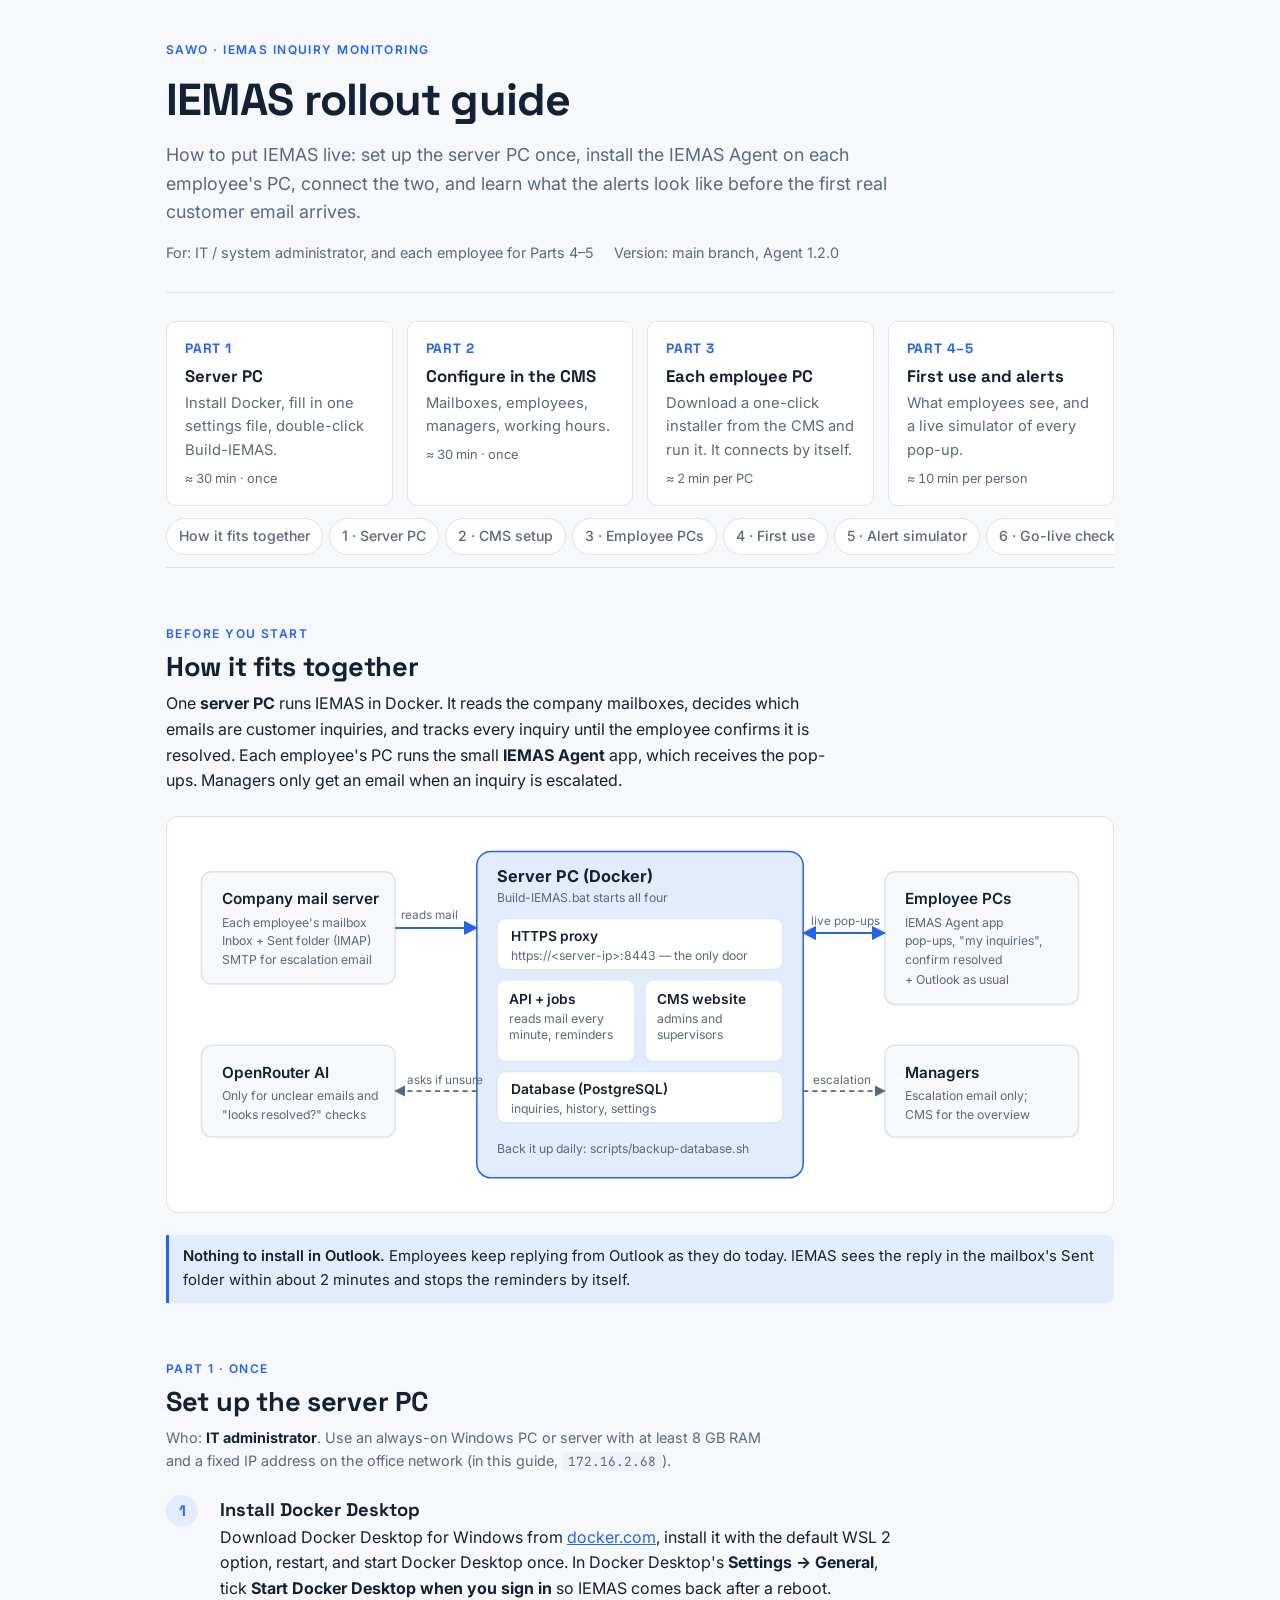
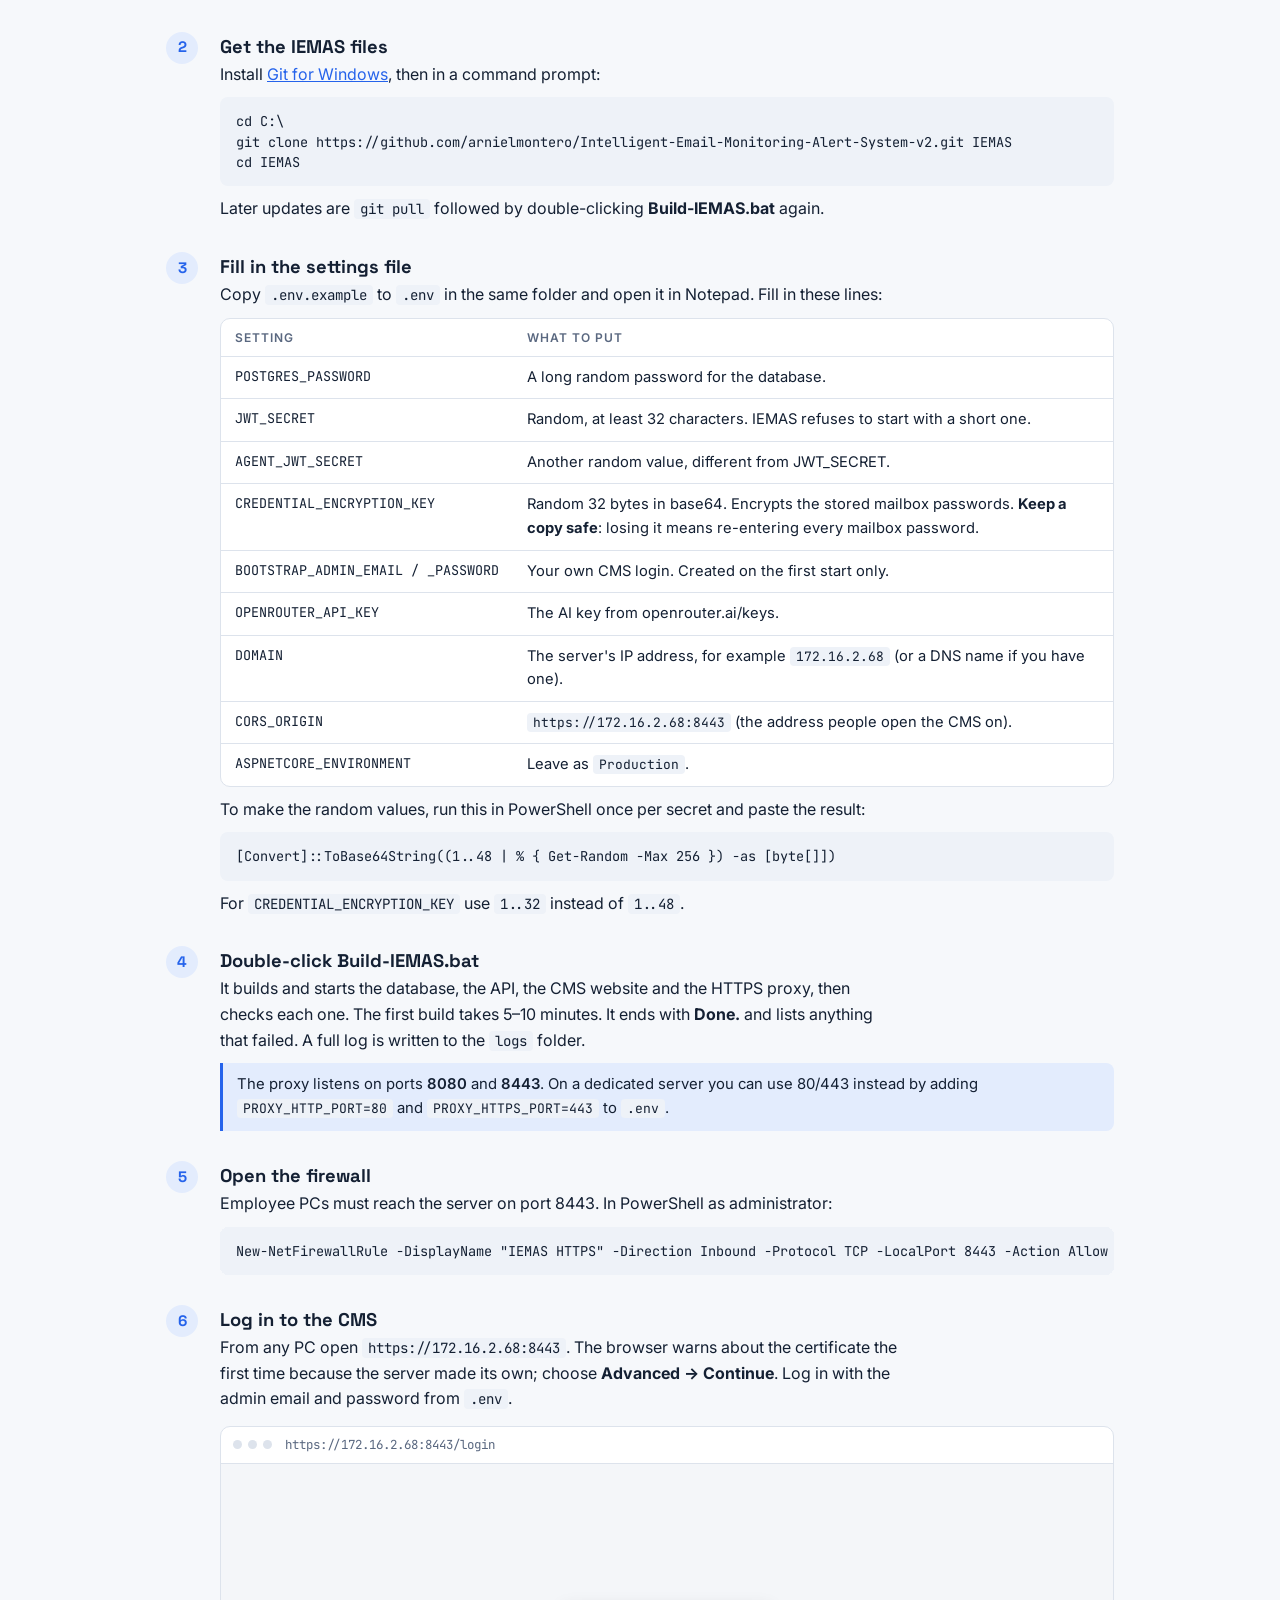
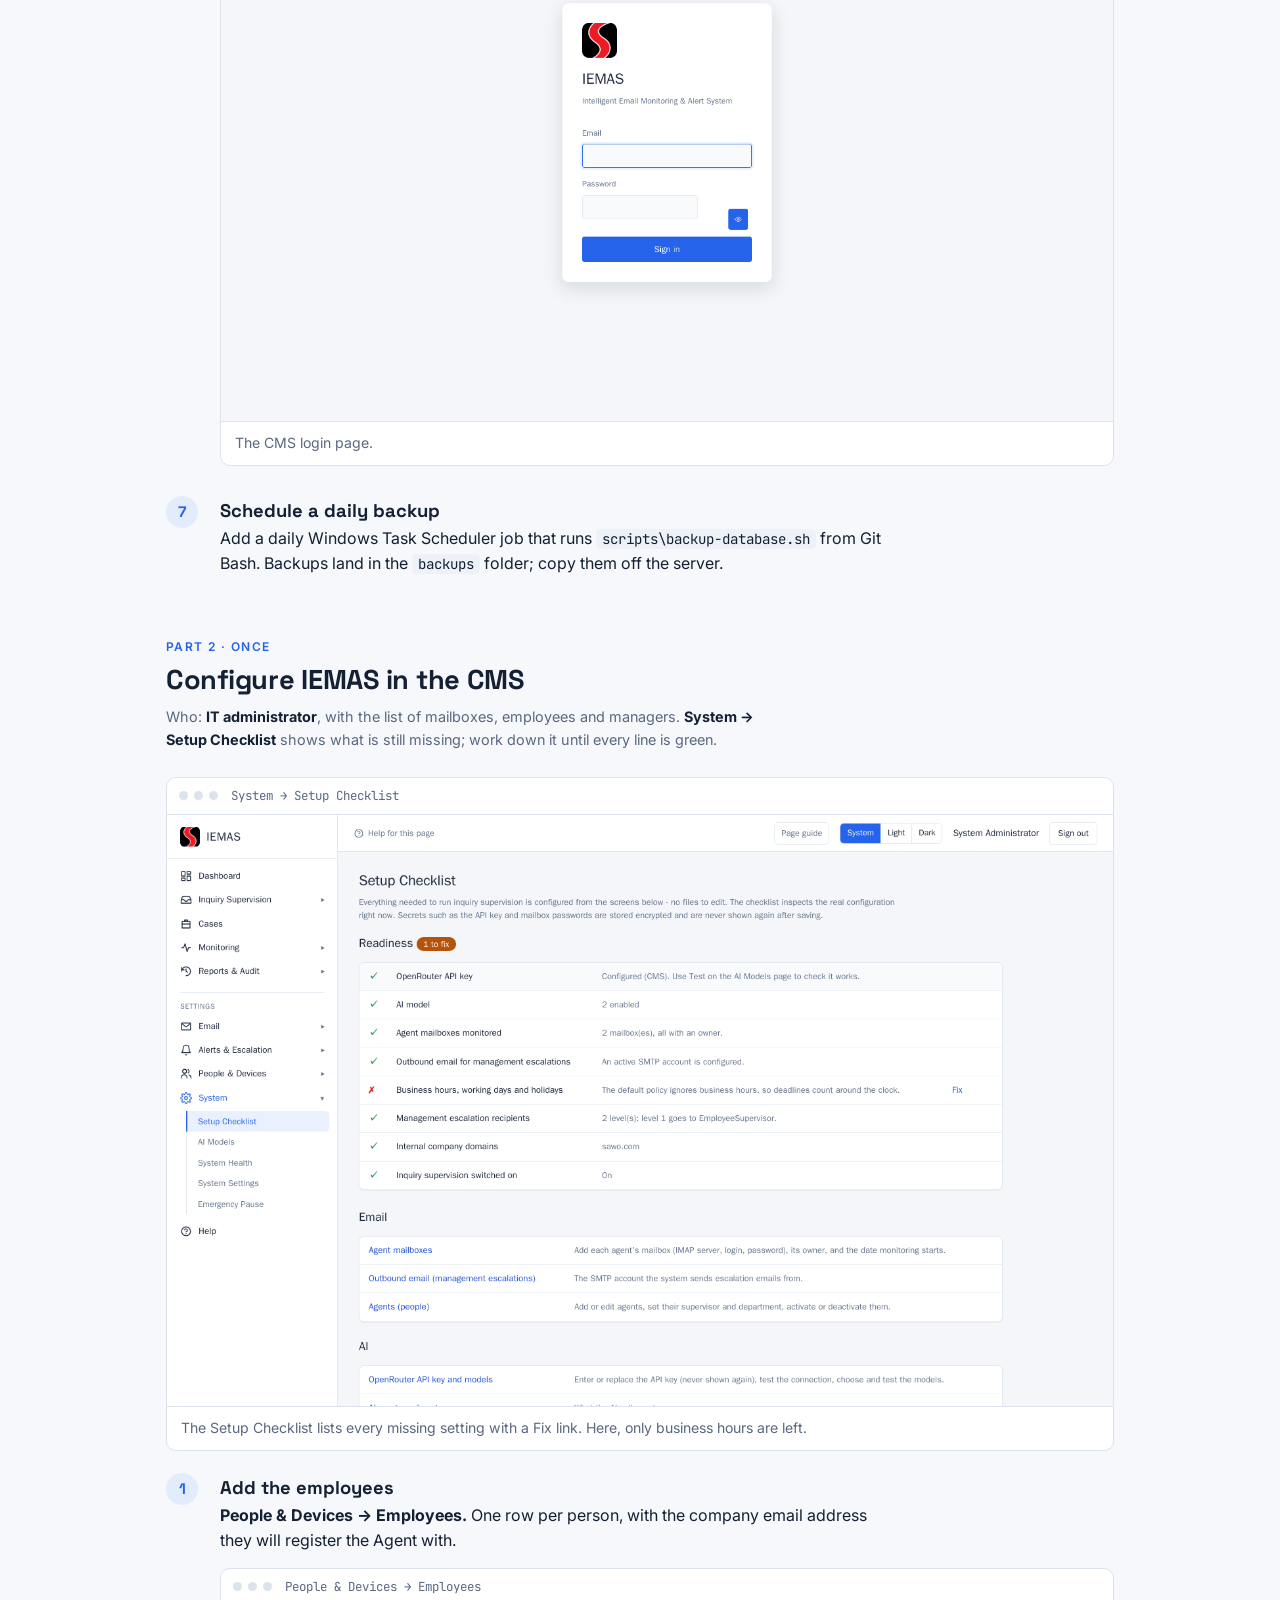
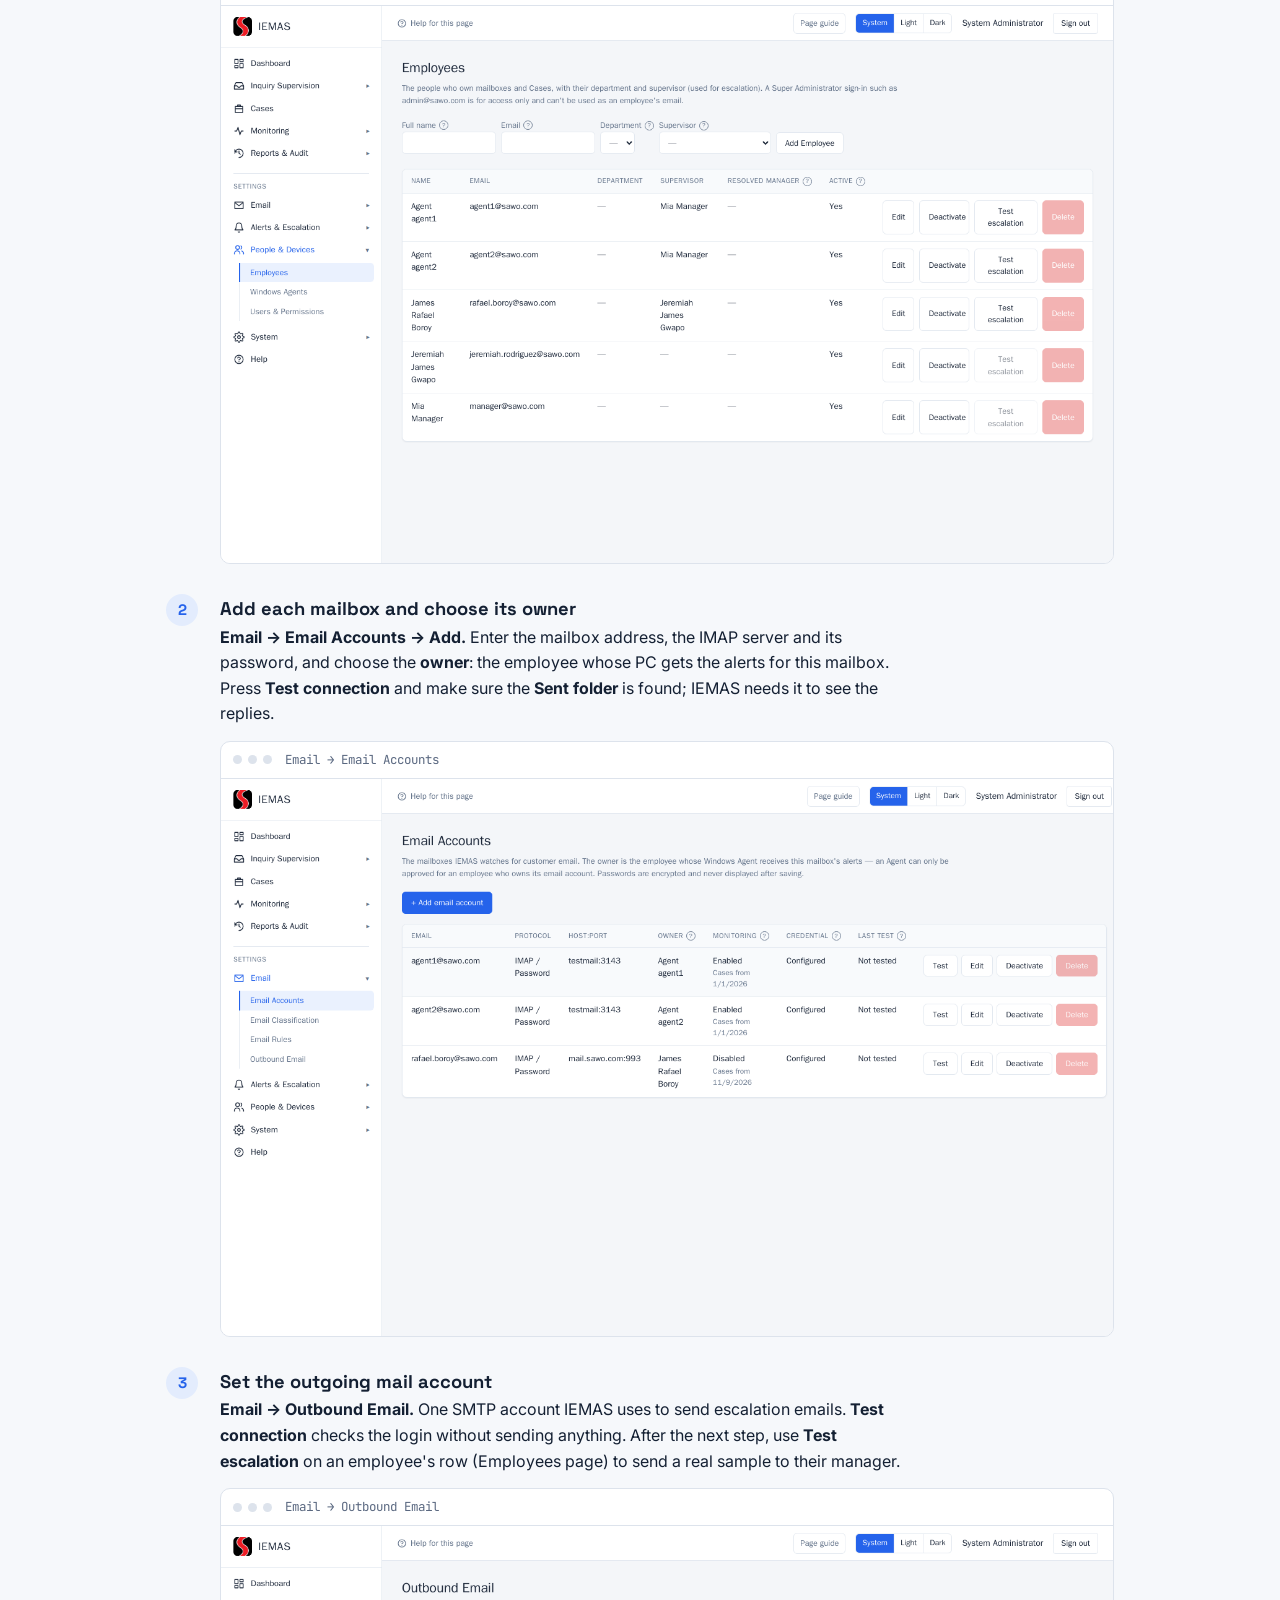
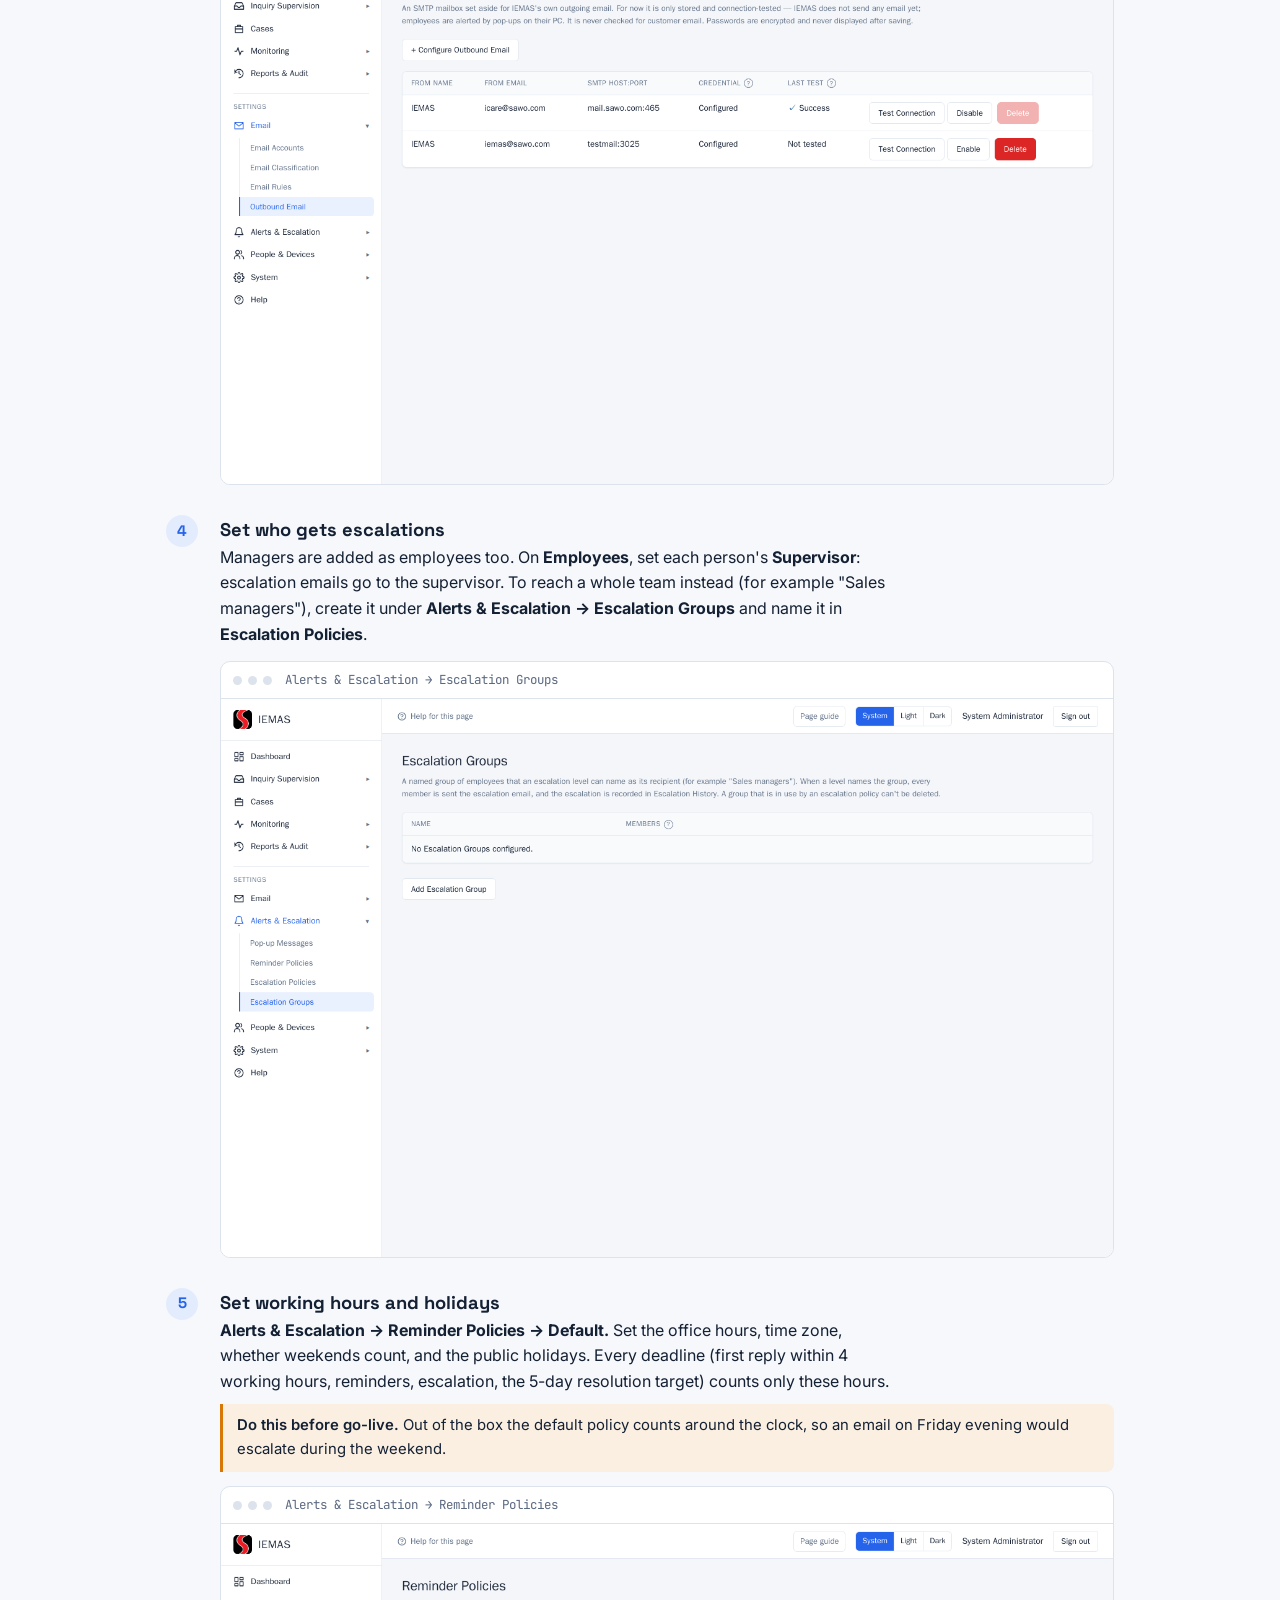
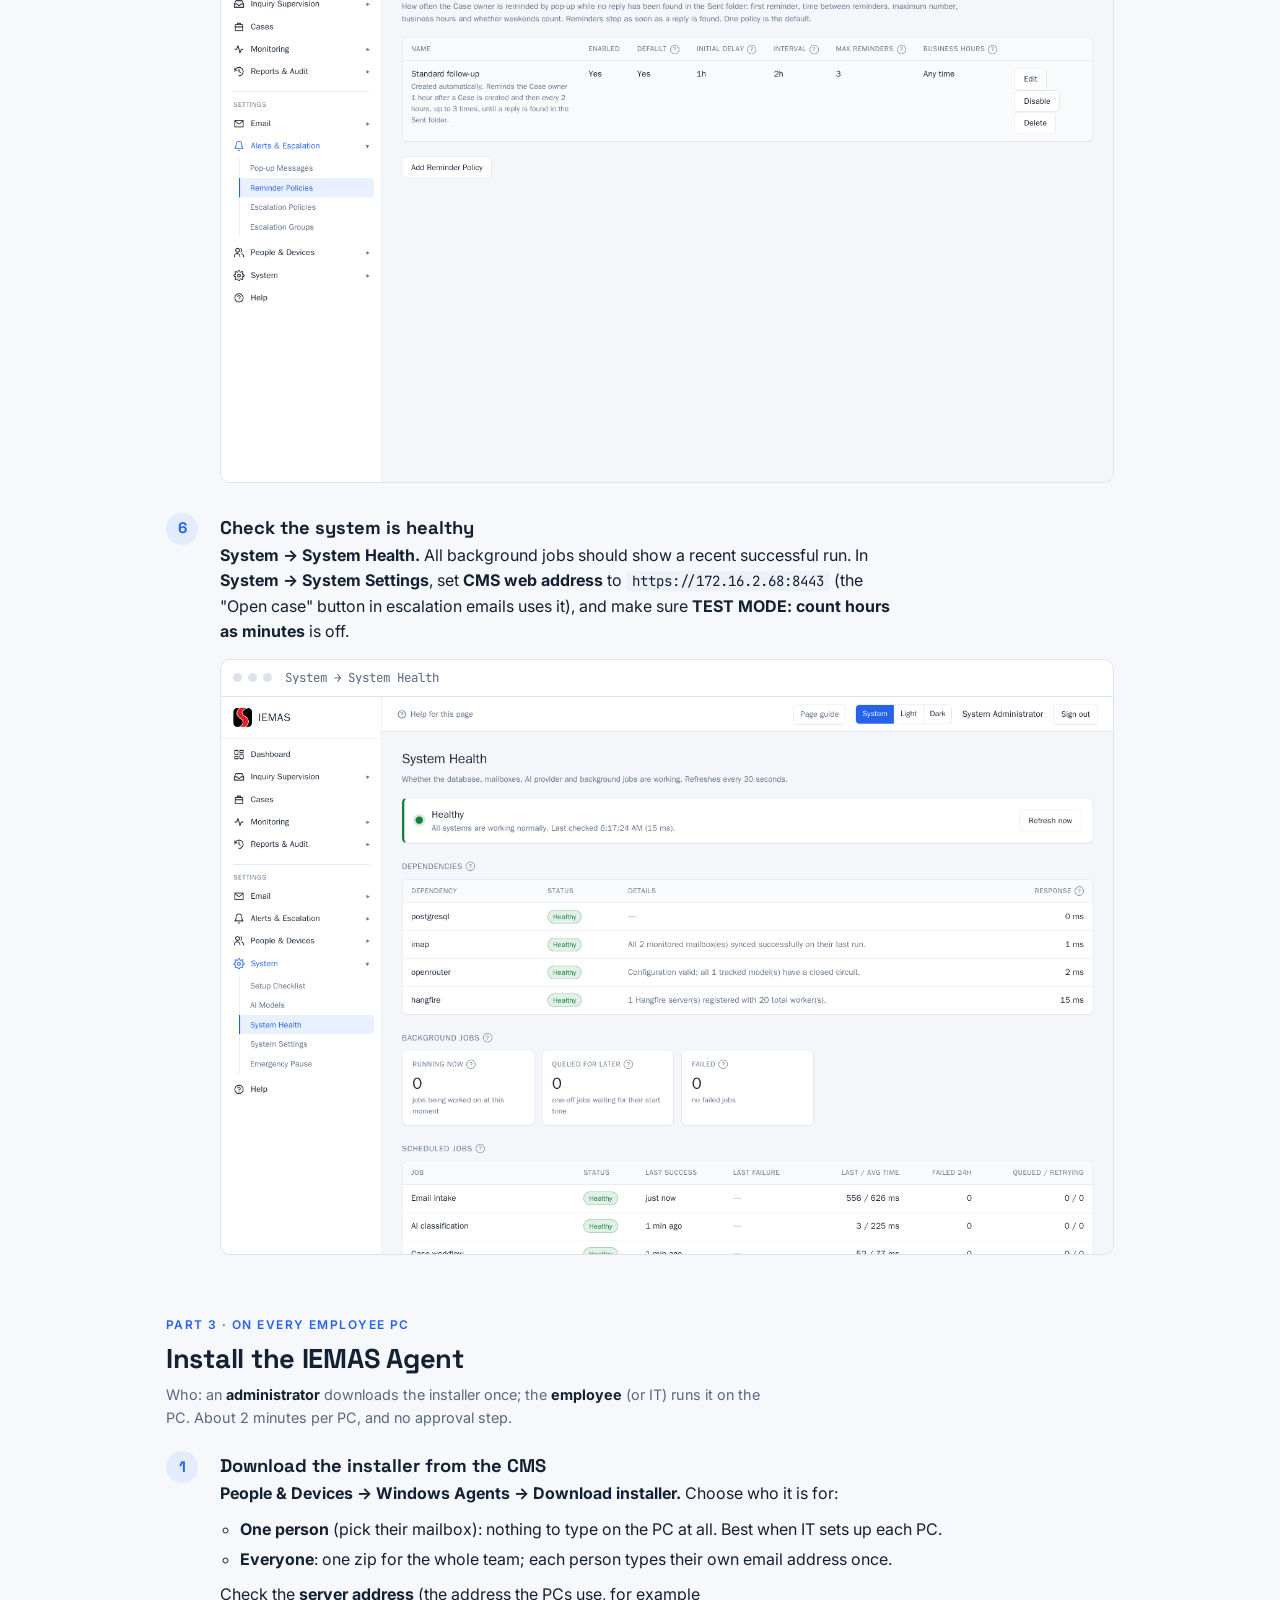
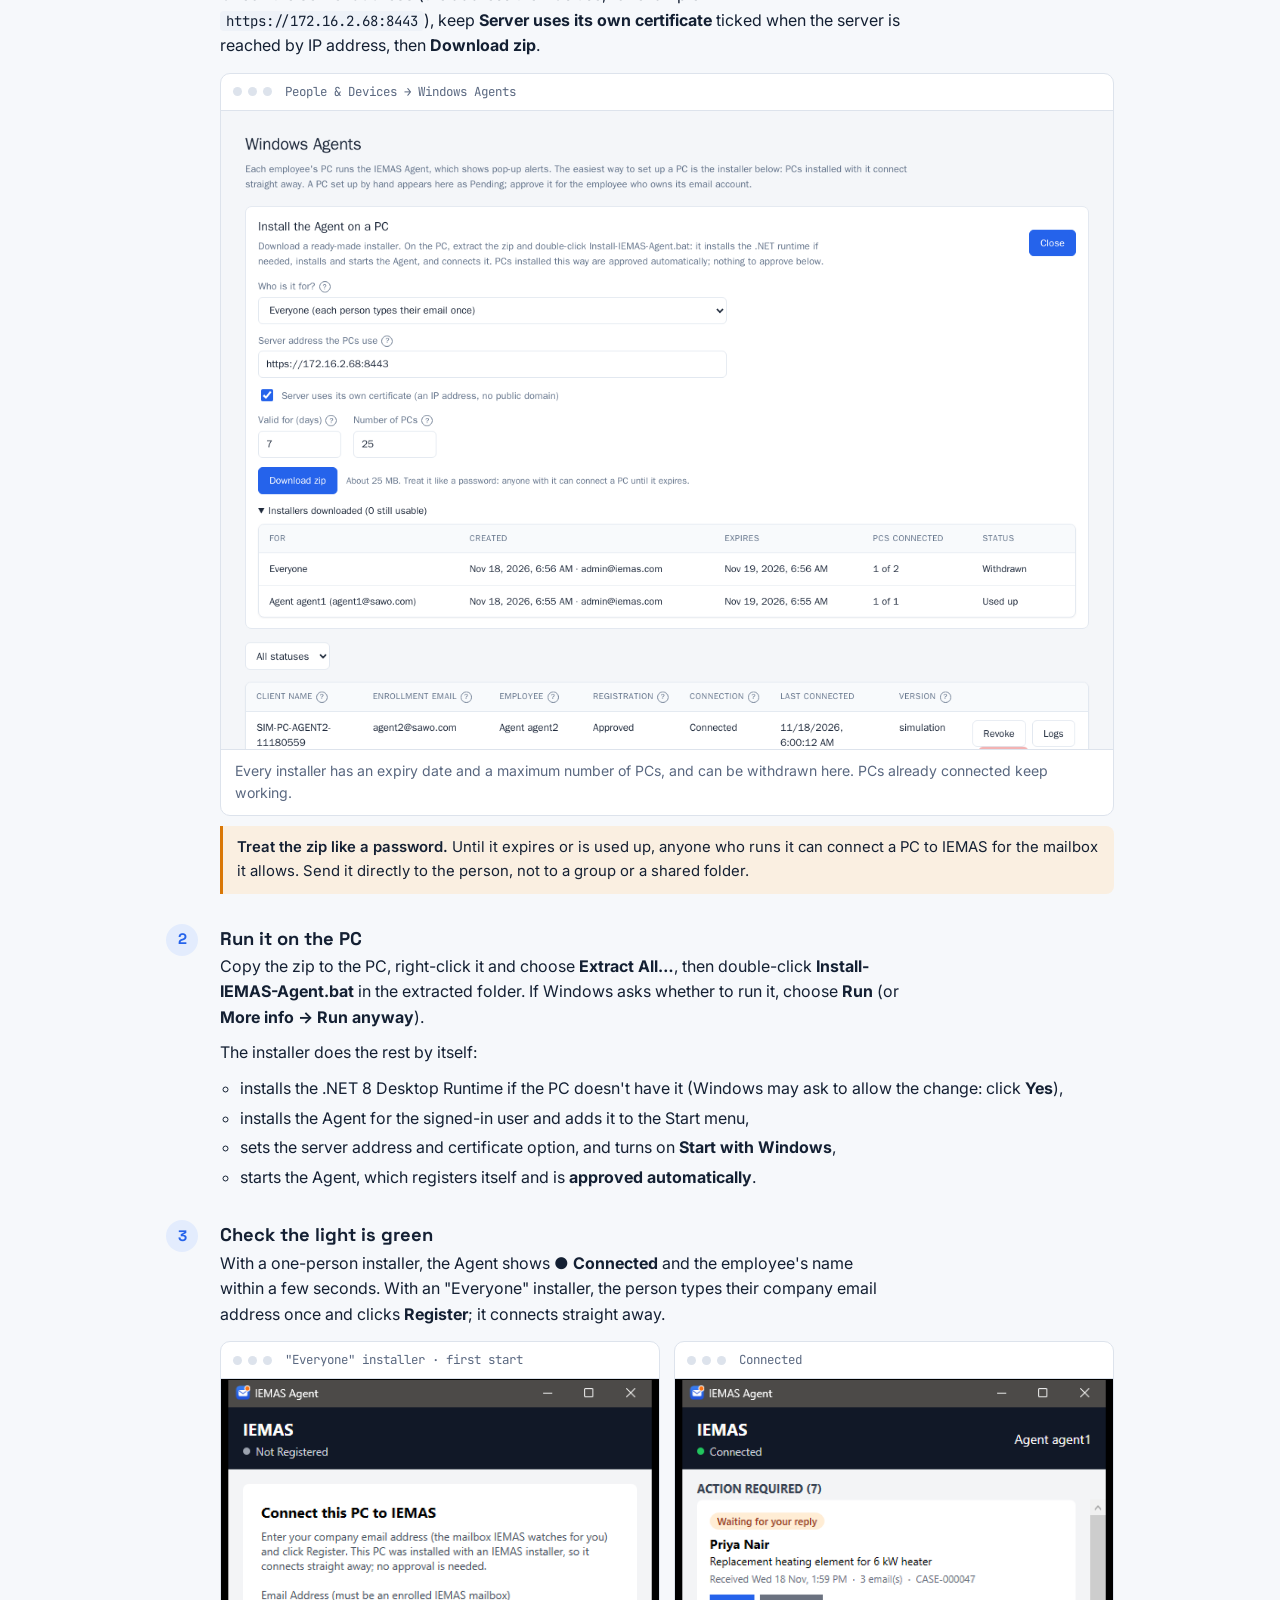
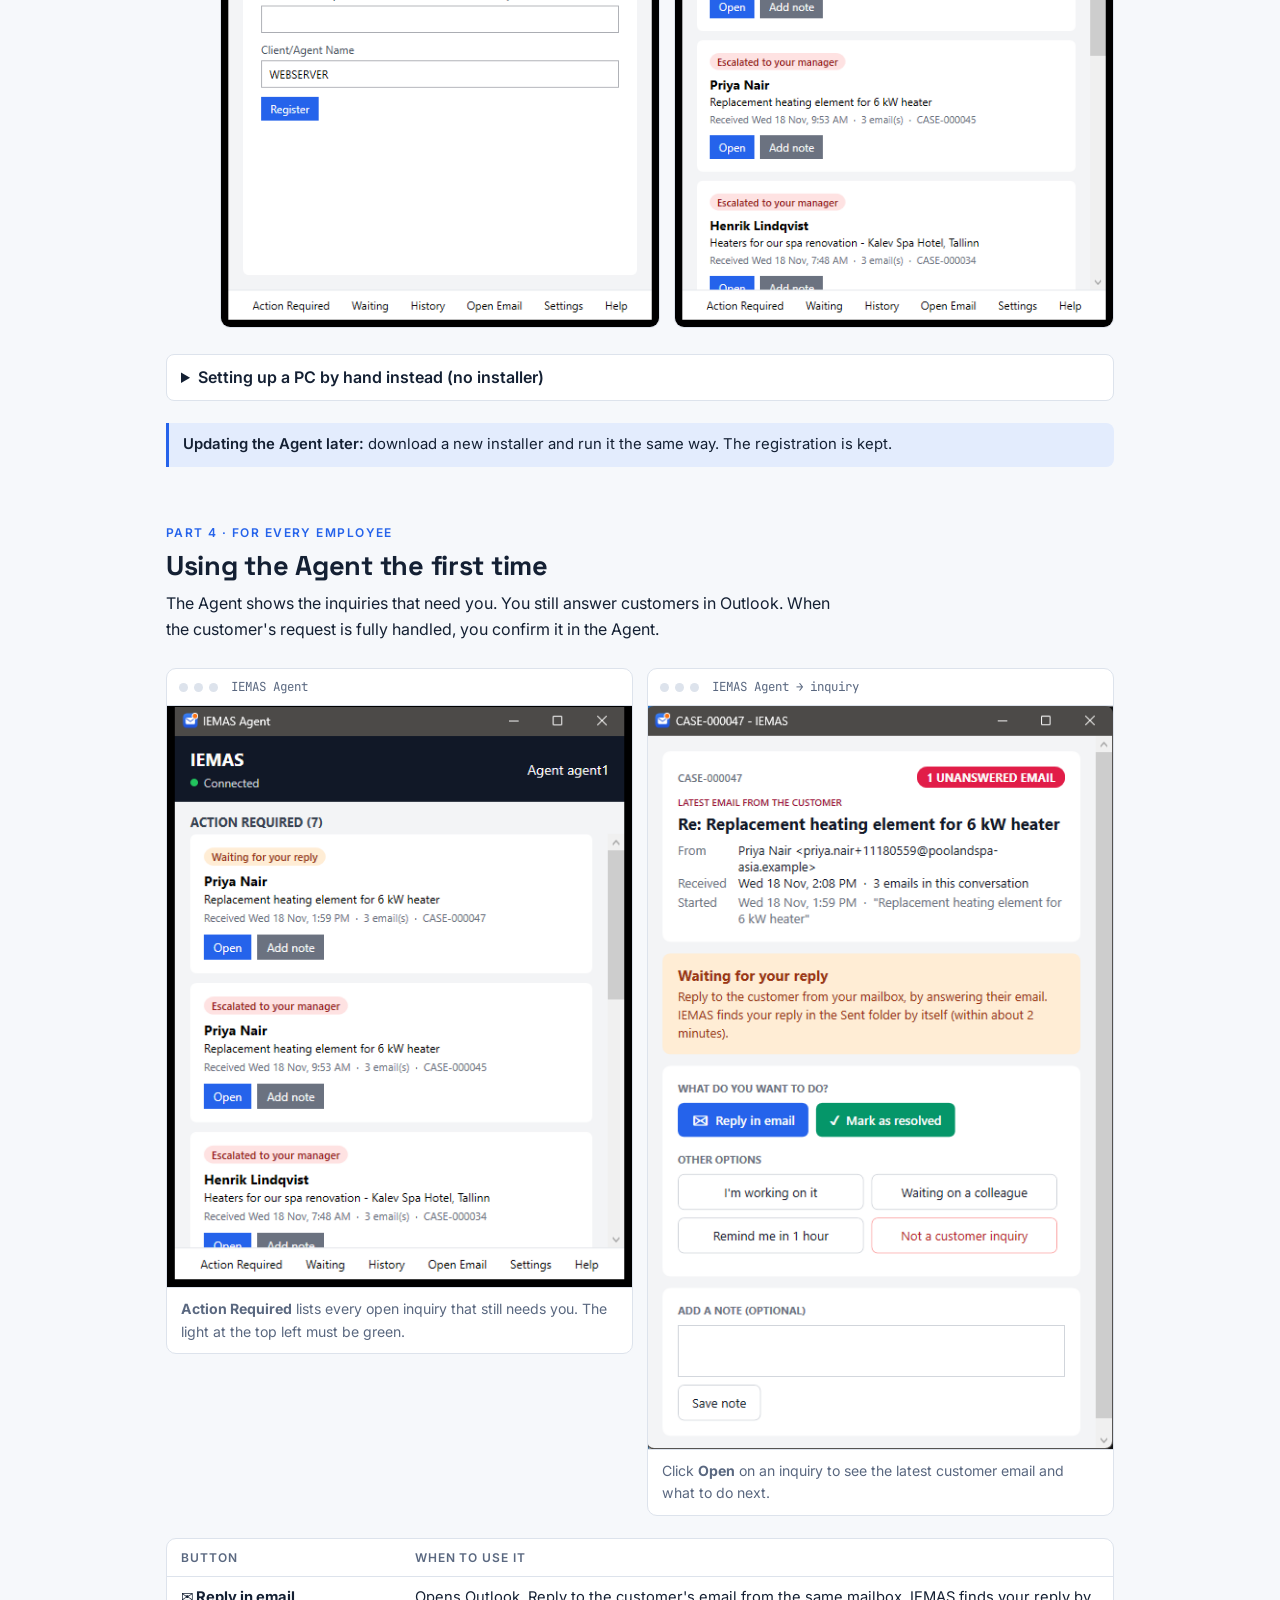
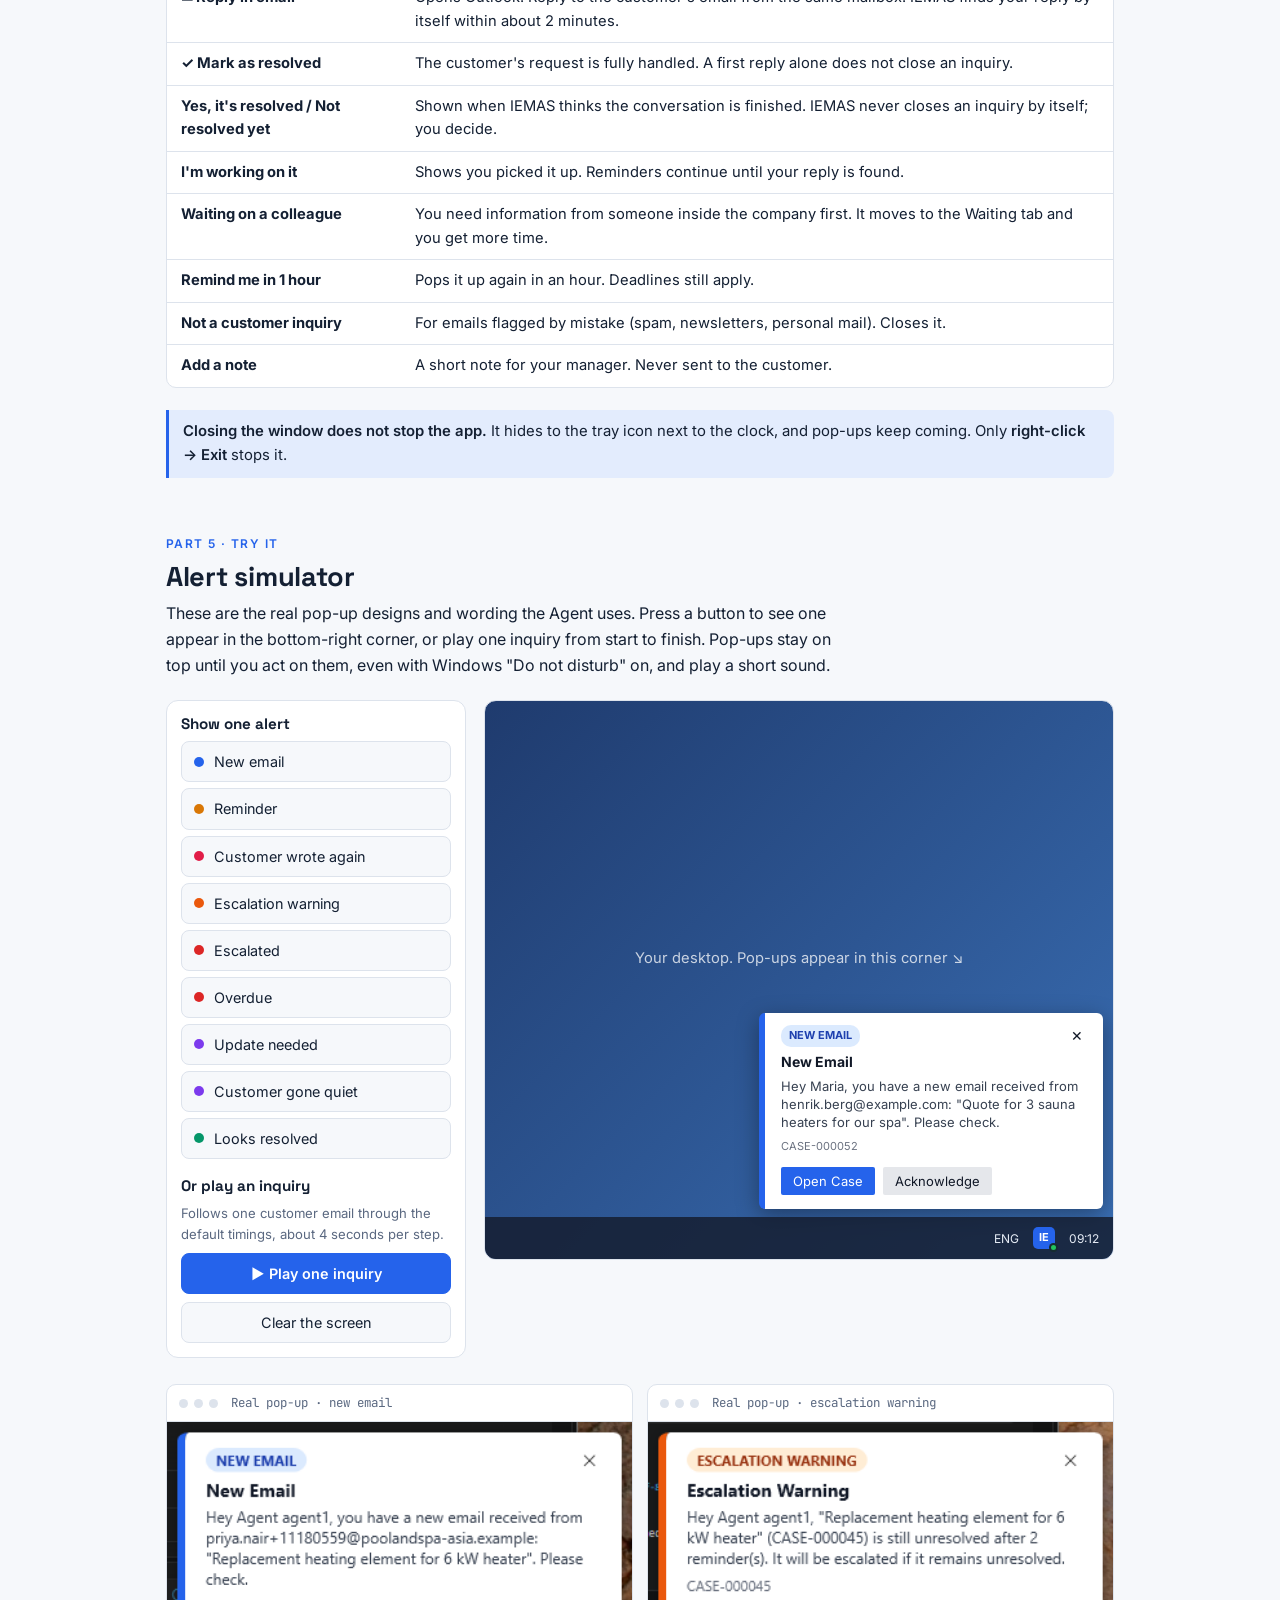
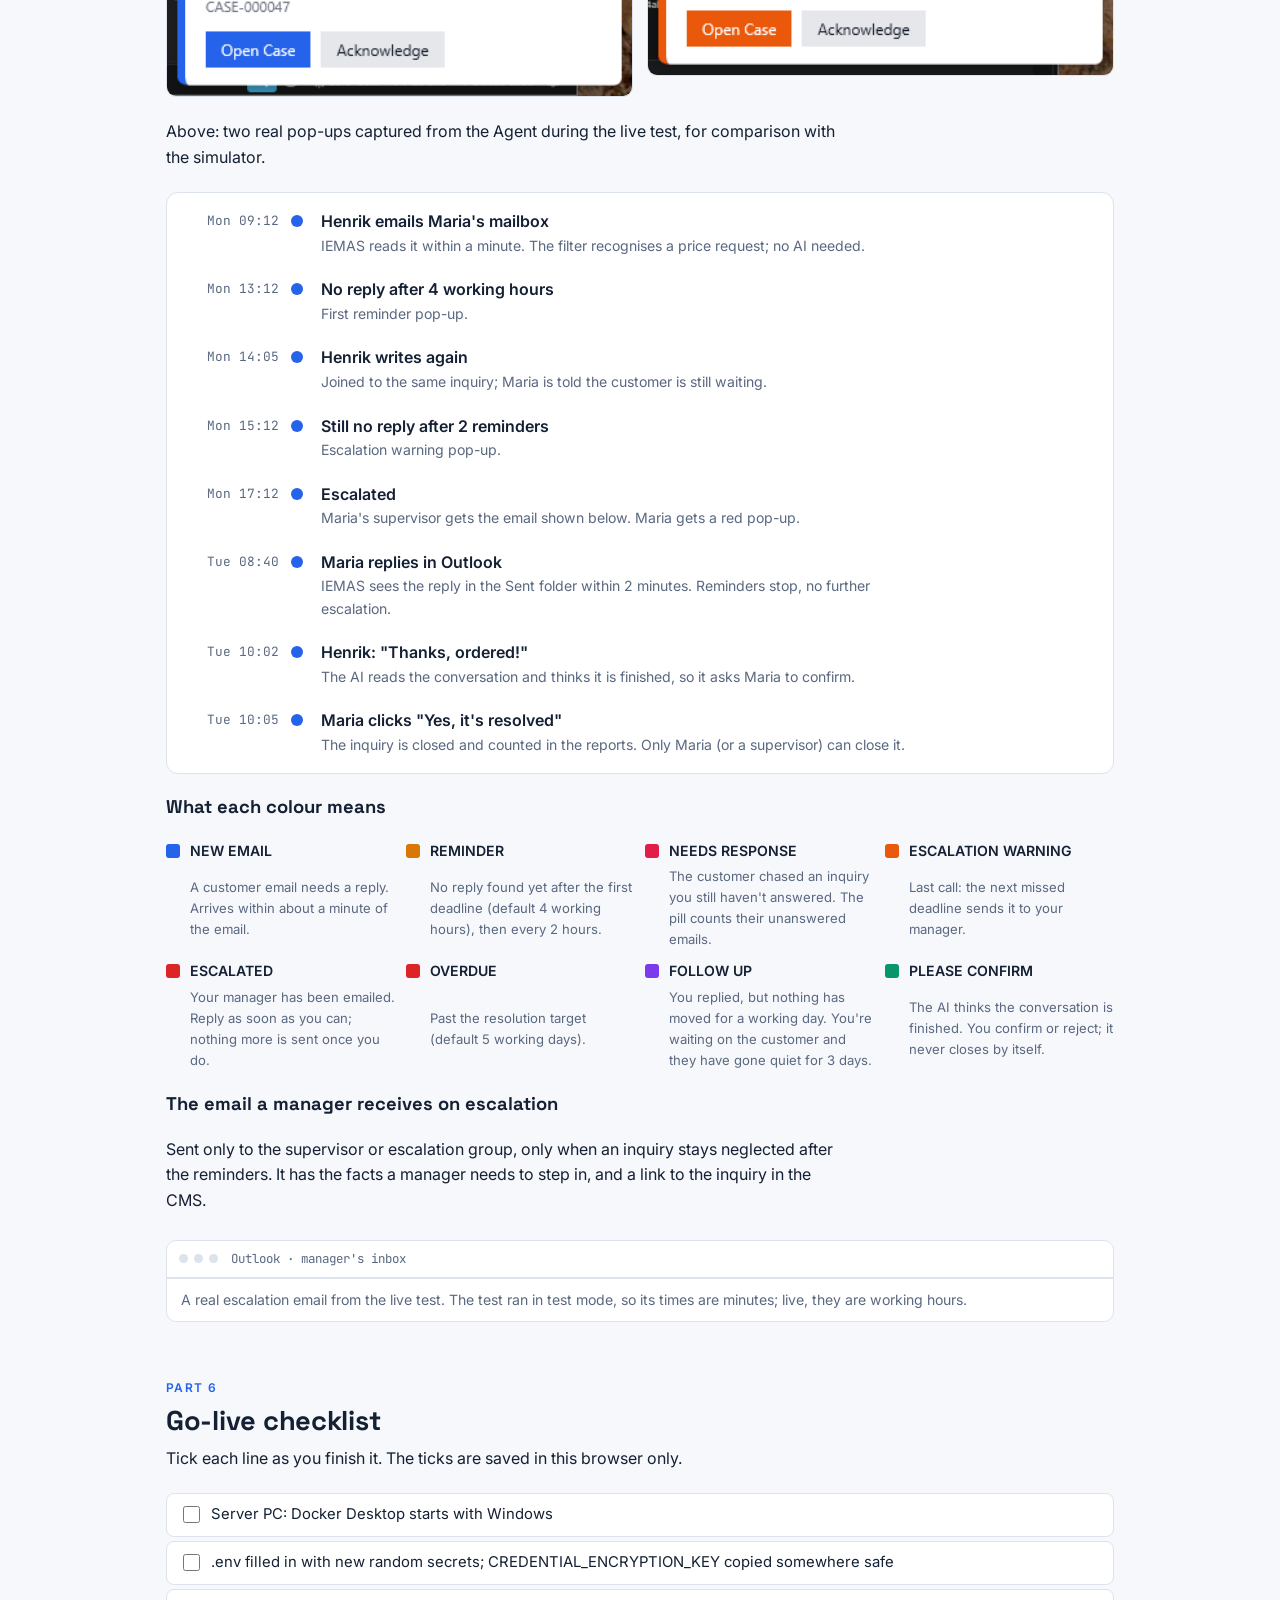
==== commit b560e123: "One-click Agent installer: download from the CMS, run one .bat, PC connects without approval - CMS W" ====
--- a/web-cms/public/rollout-guide/index.html
+++ b/web-cms/public/rollout-guide/index.html
@@ -193,13 +193,13 @@
   <div class="eyebrow">SAWO · IEMAS Inquiry Monitoring</div>
   <h1>IEMAS rollout guide</h1>
   <p class="lede">How to put IEMAS live: set up the server PC once, install the IEMAS Agent on each employee's PC, connect the two, and learn what the alerts look like before the first real customer email arrives.</p>
-  <div class="meta"><span>For: IT / system administrator, and each employee for Parts 4–5</span><span>Version: main branch, Agent 1.1.1</span></div>
+  <div class="meta"><span>For: IT / system administrator, and each employee for Parts 4–5</span><span>Version: main branch, Agent 1.2.0</span></div>
 </header>
 
 <div class="overview">
   <div class="ov"><span class="n">PART 1</span><h3>Server PC</h3><p>Install Docker, fill in one settings file, double-click Build-IEMAS.</p><span class="time">≈ 30 min · once</span></div>
   <div class="ov"><span class="n">PART 2</span><h3>Configure in the CMS</h3><p>Mailboxes, employees, managers, working hours.</p><span class="time">≈ 30 min · once</span></div>
-  <div class="ov"><span class="n">PART 3</span><h3>Each employee PC</h3><p>Copy the Agent app, point it at the server, register, approve.</p><span class="time">≈ 5 min per PC</span></div>
+  <div class="ov"><span class="n">PART 3</span><h3>Each employee PC</h3><p>Download a one-click installer from the CMS and run it. It connects by itself.</p><span class="time">≈ 2 min per PC</span></div>
   <div class="ov"><span class="n">PART 4–5</span><h3>First use and alerts</h3><p>What employees see, and a live simulator of every pop-up.</p><span class="time">≈ 10 min per person</span></div>
 </div>
 
@@ -394,36 +394,44 @@
   <div class="part-head">
     <div class="eyebrow">Part 3 · on every employee PC</div>
     <h2>Install the IEMAS Agent</h2>
-    <p class="who">Who: <b>IT</b> or the <b>employee</b>, with an administrator ready to approve in the CMS. About 5 minutes per PC.</p>
+    <p class="who">Who: an <b>administrator</b> downloads the installer once; the <b>employee</b> (or IT) runs it on the PC. About 2 minutes per PC, and no approval step.</p>
   </div>
   <ol class="steps">
-    <li><h3>Install the .NET 8 Desktop Runtime (once per PC)</h3>
-      <div class="step-body">
-        <p>In a command prompt:</p>
-<pre>winget install Microsoft.DotNet.DesktopRuntime.8</pre>
-        <p>Or download <b>.NET Desktop Runtime 8.0 – Windows x64</b> from <a href="https://dotnet.microsoft.com/download/dotnet/8.0" target="_blank" rel="noopener">dotnet.microsoft.com</a>.</p>
-      </div></li>
-    <li><h3>Copy the app</h3>
-      <div class="step-body">
-        <p>Create the folder <code>C:\Program Files\IEMAS Agent</code> and copy <code>IemasAgent.exe</code> into it from the server's <code>windows-client\agent-release</code> folder (or a shared network folder). It is a single file. Start it once; it puts an <b>IEMAS icon</b> next to the clock.</p>
-      </div></li>
-    <li><h3>Point it at the server</h3>
-      <div class="step-body">
-        <p>Click <b>Settings</b>. Set <b>Server URL</b> to <code>https://172.16.2.68:8443</code>, tick <b>Allow self-signed certificates</b> (the server uses its own certificate on the office network), leave <b>Start with Windows</b> ticked, and press <b>Save</b>.</p>
-        <figure class="screen"><div class="bar"><i></i><i></i><i></i>&nbsp;IEMAS Agent → Settings</div><img src="img/agent-settings.png" alt="IEMAS Agent settings screen" loading="lazy"></figure>
-      </div></li>
-    <li><h3>Register this PC</h3>
-      <div class="step-body">
-        <p>On the register screen enter the employee's company email (the mailbox IEMAS watches for them). The PC name is filled in. Press <b>Register</b>. The status changes to <b>Awaiting Approval</b>.</p>
-        <figure class="screen"><div class="bar"><i></i><i></i><i></i>&nbsp;IEMAS Agent → first start</div><img src="img/agent-register.png" alt="IEMAS Agent register screen" loading="lazy"></figure>
-      </div></li>
-    <li><h3>Approve it in the CMS</h3>
-      <div class="step-body">
-        <p>Administrator: <b>People &amp; Devices → Windows Agents</b>. The new PC is listed as <b>Pending</b>. Choose the employee who uses it and press <b>Approve</b>. Within a few seconds the Agent turns <b>● Connected</b> by itself; nothing to copy or type.</p>
-        <figure class="screen"><div class="bar"><i></i><i></i><i></i>&nbsp;People &amp; Devices → Windows Agents</div><img src="img/cms-agents.png" alt="Windows agents page with approved PCs" loading="lazy"><figcaption>Approved PCs show Connected and the time they last checked in. Revoke cuts a lost or replaced PC off at once.</figcaption></figure>
+    <li><h3>Download the installer from the CMS</h3>
+      <div class="step-body">
+        <p><b>People &amp; Devices → Windows Agents → Download installer.</b> Choose who it is for:</p>
+        <ul>
+          <li><b>One person</b> (pick their mailbox): nothing to type on the PC at all. Best when IT sets up each PC.</li>
+          <li><b>Everyone</b>: one zip for the whole team; each person types their own email address once.</li>
+        </ul>
+        <p>Check the <b>server address</b> (the address the PCs use, for example <code>https://172.16.2.68:8443</code>), keep <b>Server uses its own certificate</b> ticked when the server is reached by IP address, then <b>Download zip</b>.</p>
+        <figure class="screen"><div class="bar"><i></i><i></i><i></i>&nbsp;People &amp; Devices → Windows Agents</div><img src="img/cms-agent-installer.png" alt="Download installer panel on the Windows Agents page" loading="lazy"><figcaption>Every installer has an expiry date and a maximum number of PCs, and can be withdrawn here. PCs already connected keep working.</figcaption></figure>
+        <div class="note warn"><b>Treat the zip like a password.</b> Until it expires or is used up, anyone who runs it can connect a PC to IEMAS for the mailbox it allows. Send it directly to the person, not to a group or a shared folder.</div>
+      </div></li>
+    <li><h3>Run it on the PC</h3>
+      <div class="step-body">
+        <p>Copy the zip to the PC, right-click it and choose <b>Extract All…</b>, then double-click <b>Install-IEMAS-Agent.bat</b> in the extracted folder. If Windows asks whether to run it, choose <b>Run</b> (or <b>More info → Run anyway</b>).</p>
+        <p>The installer does the rest by itself:</p>
+        <ul>
+          <li>installs the .NET 8 Desktop Runtime if the PC doesn't have it (Windows may ask to allow the change: click <b>Yes</b>),</li>
+          <li>installs the Agent for the signed-in user and adds it to the Start menu,</li>
+          <li>sets the server address and certificate option, and turns on <b>Start with Windows</b>,</li>
+          <li>starts the Agent, which registers itself and is <b>approved automatically</b>.</li>
+        </ul>
+      </div></li>
+    <li><h3>Check the light is green</h3>
+      <div class="step-body">
+        <p>With a one-person installer, the Agent shows <b>● Connected</b> and the employee's name within a few seconds. With an "Everyone" installer, the person types their company email address once and clicks <b>Register</b>; it connects straight away.</p>
+        <div class="shots-2">
+          <figure class="screen"><div class="bar"><i></i><i></i><i></i>&nbsp;"Everyone" installer · first start</div><img src="img/agent-connect.png" alt="Agent asking for the email address after an Everyone installer" loading="lazy"></figure>
+          <figure class="screen"><div class="bar"><i></i><i></i><i></i>&nbsp;Connected</div><img src="img/agent-main.png" alt="Agent connected and listing inquiries" loading="lazy"></figure>
+        </div>
       </div></li>
   </ol>
-  <div class="note"><b>Updating the Agent later:</b> right-click the tray icon → Exit, replace <code>IemasAgent.exe</code>, start it again. Registration is kept.</div>
+  <details class="faq"><summary>Setting up a PC by hand instead (no installer)</summary>
+    <p>Install the runtime with <code>winget install Microsoft.DotNet.DesktopRuntime.8</code>, copy <code>IemasAgent.exe</code> from the server's <code>windows-clientgent-release</code> folder and start it. In <b>Settings</b> enter the server address, tick <b>Allow self-signed certificates</b>, and Save. Register with the company email address; the PC then appears as <b>Pending</b> under Windows Agents until an administrator chooses the employee and presses <b>Approve</b>. An installer that has expired falls back to this same Pending request.</p>
+  </details>
+  <div class="note"><b>Updating the Agent later:</b> download a new installer and run it the same way. The registration is kept.</div>
 </section>
 
 <!-- ───────────── Part 4 ───────────── -->
@@ -510,7 +518,7 @@
     <h2>Troubleshooting</h2>
   </div>
   <details class="faq"><summary>The Agent stays on "Connecting…"</summary><p>Check the Server URL in Settings (https, port 8443) and that "Allow self-signed certificates" is ticked. From the PC, open https://172.16.2.68:8443 in a browser: if that fails too, check the server's firewall rule and that Docker Desktop is running on the server.</p></details>
-  <details class="faq"><summary>Registration fails</summary><p>The email must belong to an employee in the CMS whose mailbox IEMAS watches. Check People &amp; Devices → Employees.</p></details>
+  <details class="faq"><summary>Registration fails, or the installer "can no longer be used"</summary><p>The email must be a mailbox IEMAS watches, with an owner set on the Email Accounts page. An installer that expired, was used up or was withdrawn still installs the Agent, but the PC then waits as Pending under Windows Agents: approve it there, or download a new installer.</p></details>
   <details class="faq"><summary>I replied but still get reminders</summary><p>Wait 2 minutes for the Sent-folder check. Reply to the customer's own email (not a new email) from the mailbox the customer wrote to. If you answered by phone, open the inquiry and use Mark as resolved or add a note.</p></details>
   <details class="faq"><summary>A customer email did not become an inquiry</summary><p>Allow a couple of minutes. Newsletters, auto-replies and internal mail are filtered out on purpose. Emails the AI was unsure about wait for a supervisor in the Review queue (Email → Email Classification).</p></details>
   <details class="faq"><summary>No pop-ups appear</summary><p>The tray icon's dot must be green. Pop-ups go to the owner of the mailbox the email arrived in. Pop-ups missed while the PC was off are shown when it connects again.</p></details>
@@ -643,7 +651,7 @@
   "Every employee has the right supervisor (and escalation groups, if used)",
   "Default reminder policy: office hours, time zone, weekends and holidays set",
   "System Settings: CMS web address set; TEST MODE (count hours as minutes) is off",
-  "Every employee PC: Agent installed, approved, light is green, Start with Windows ticked",
+  "Every employee PC: installer run, light is green; unused installers withdrawn",
   "Each employee has opened the Agent's Help tab once and tried the alert simulator",
   "Daily database backup scheduled and one restore tested",
 ];
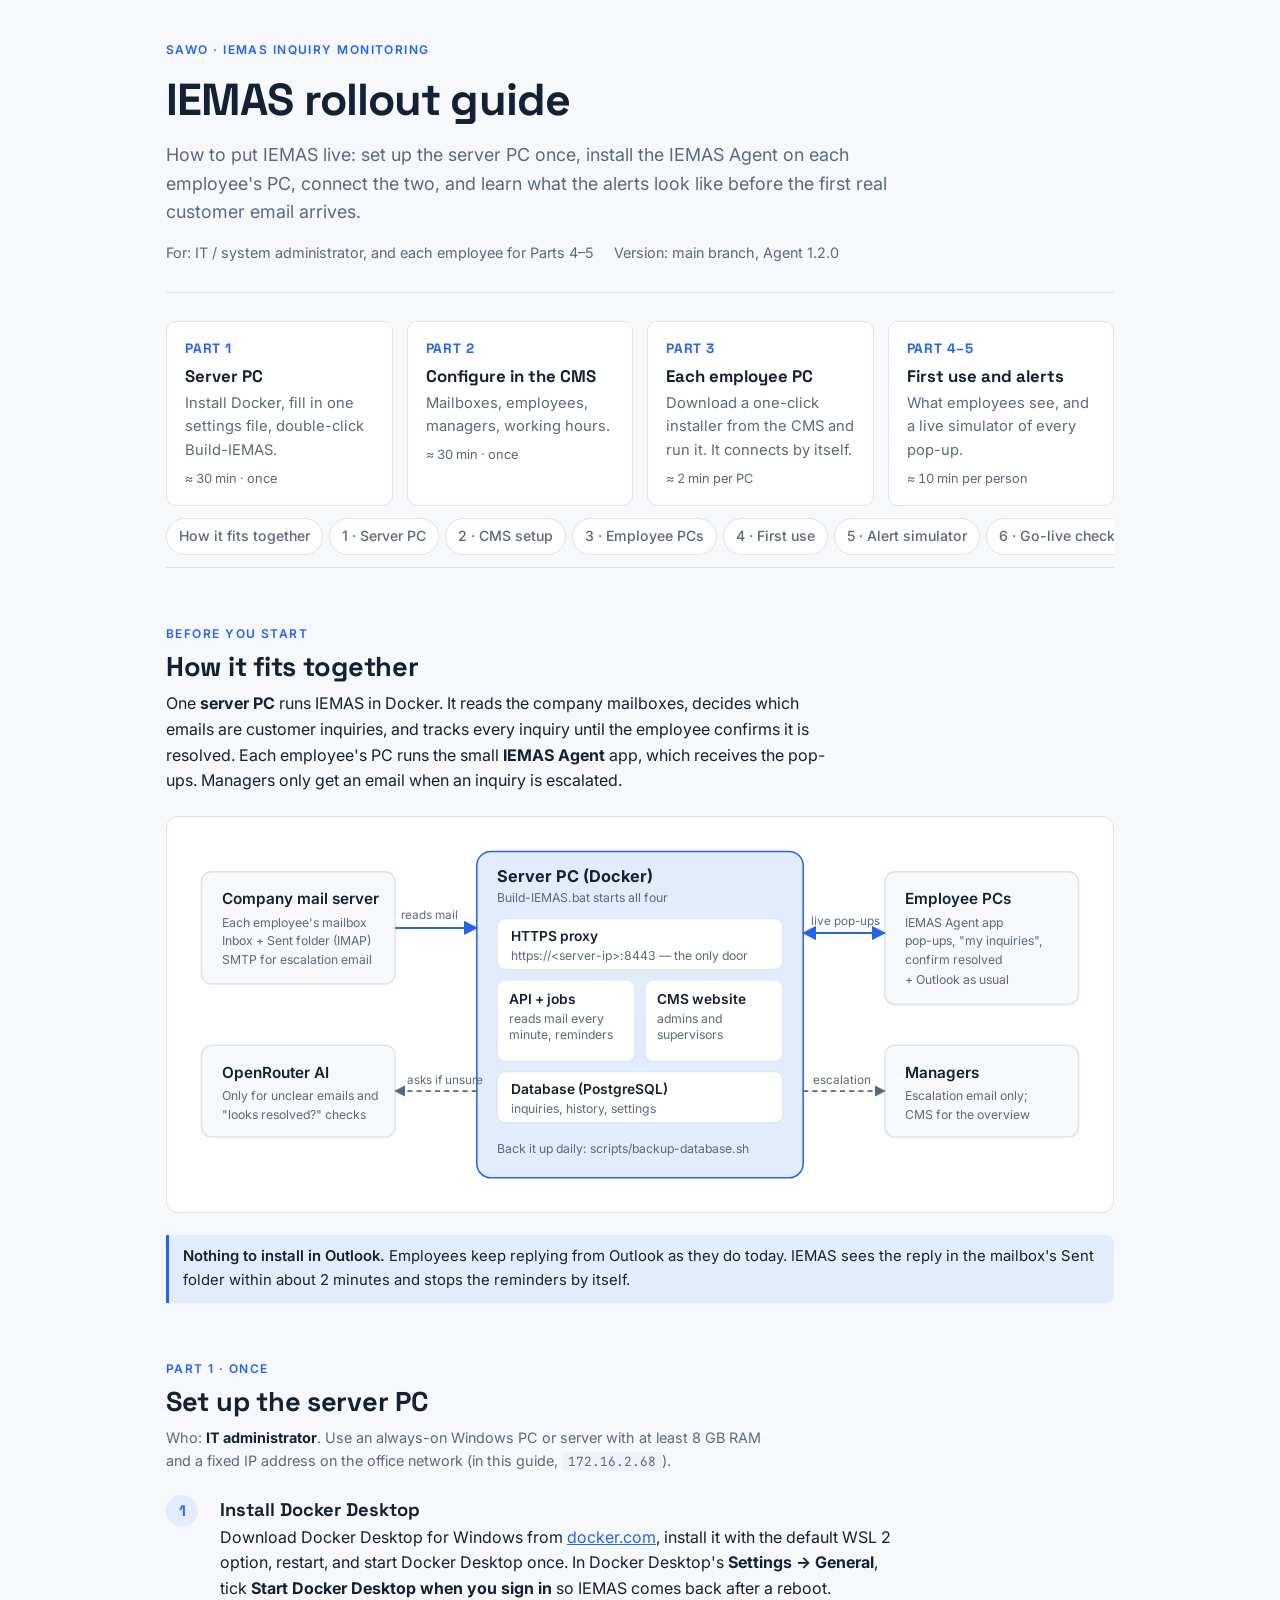
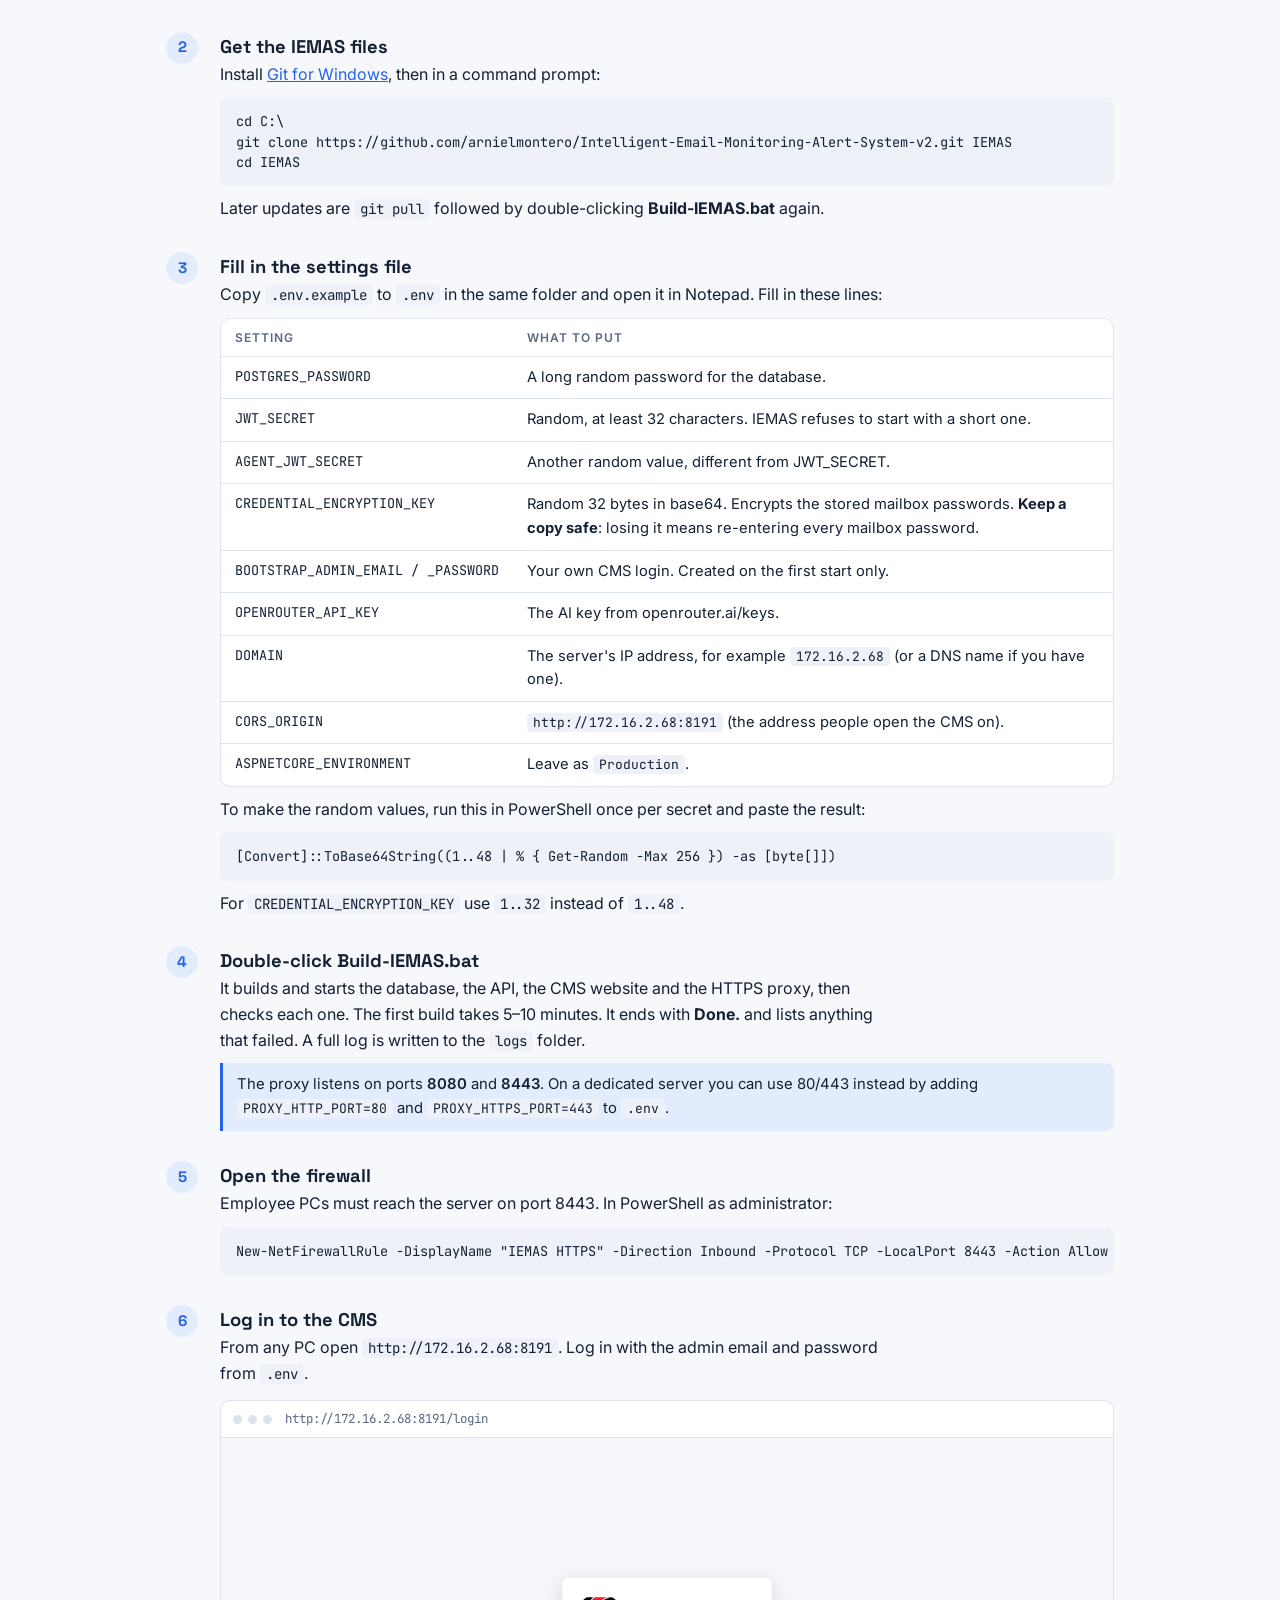
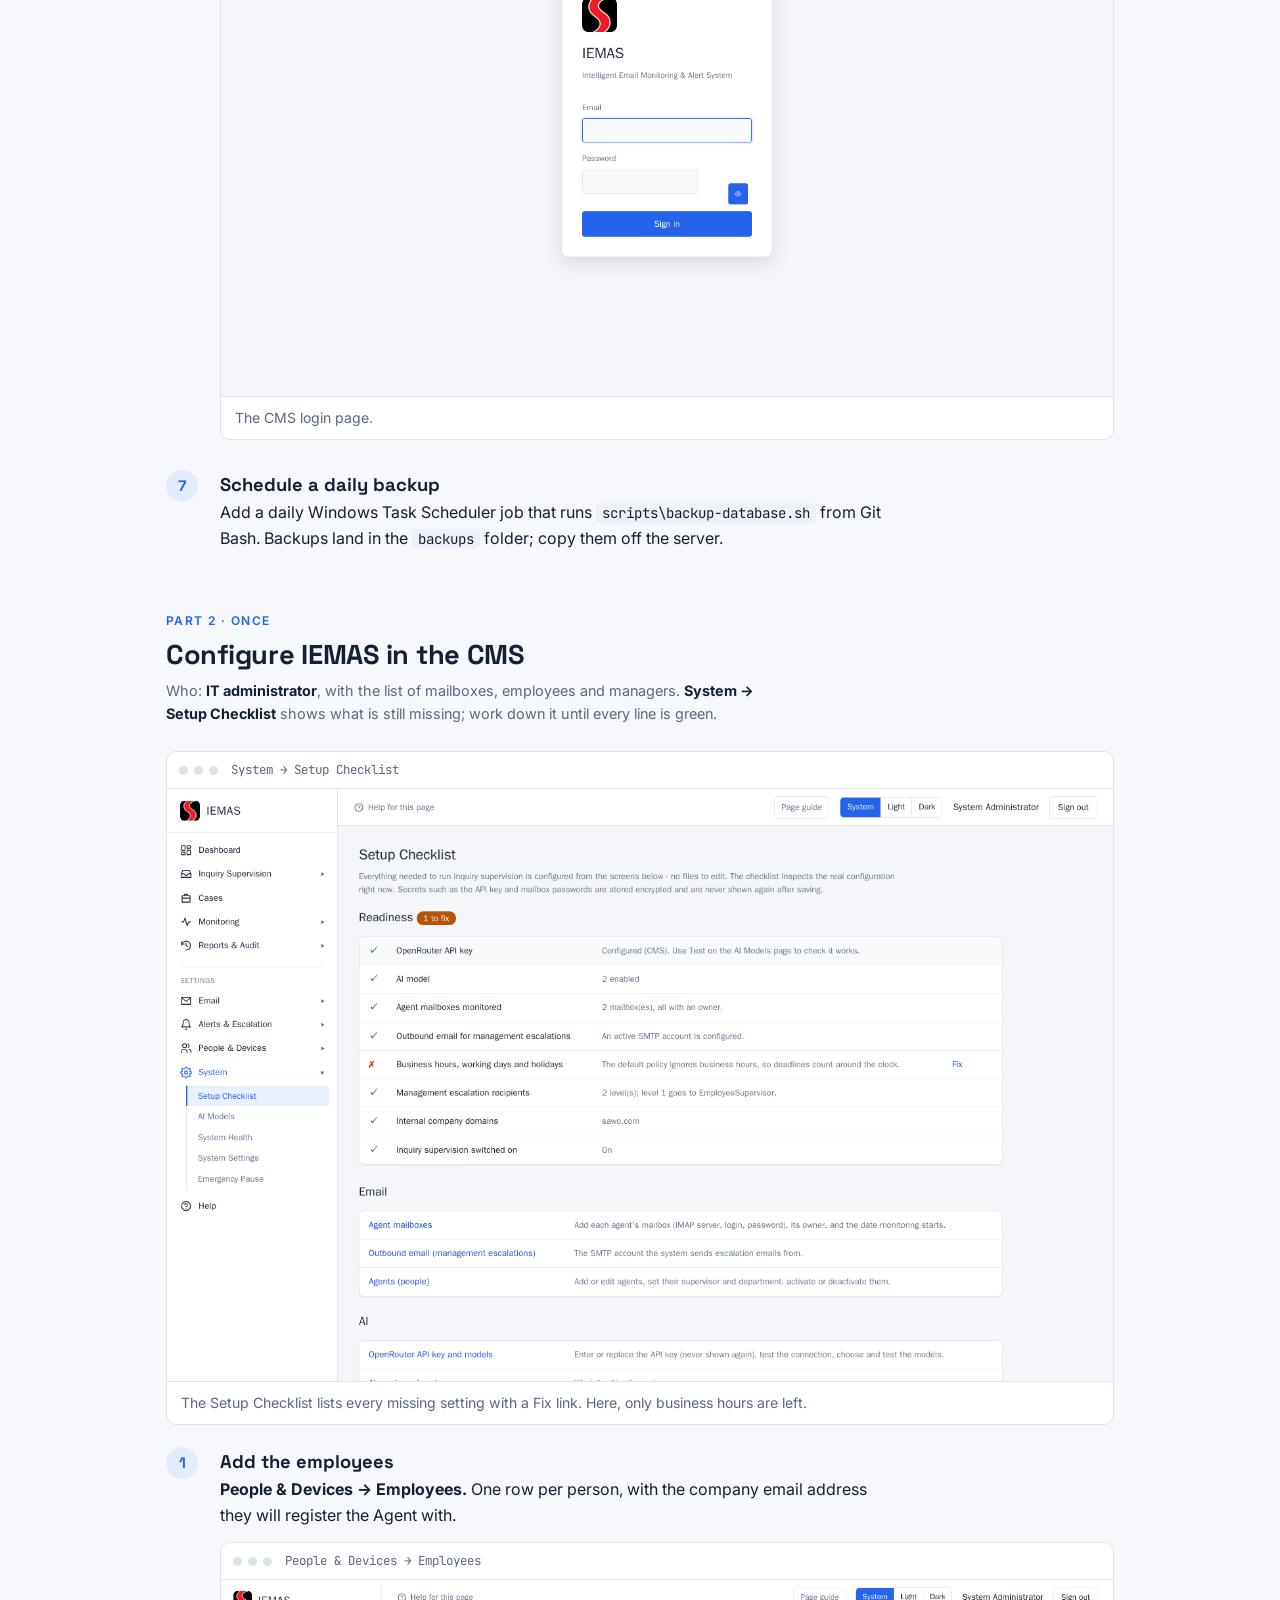
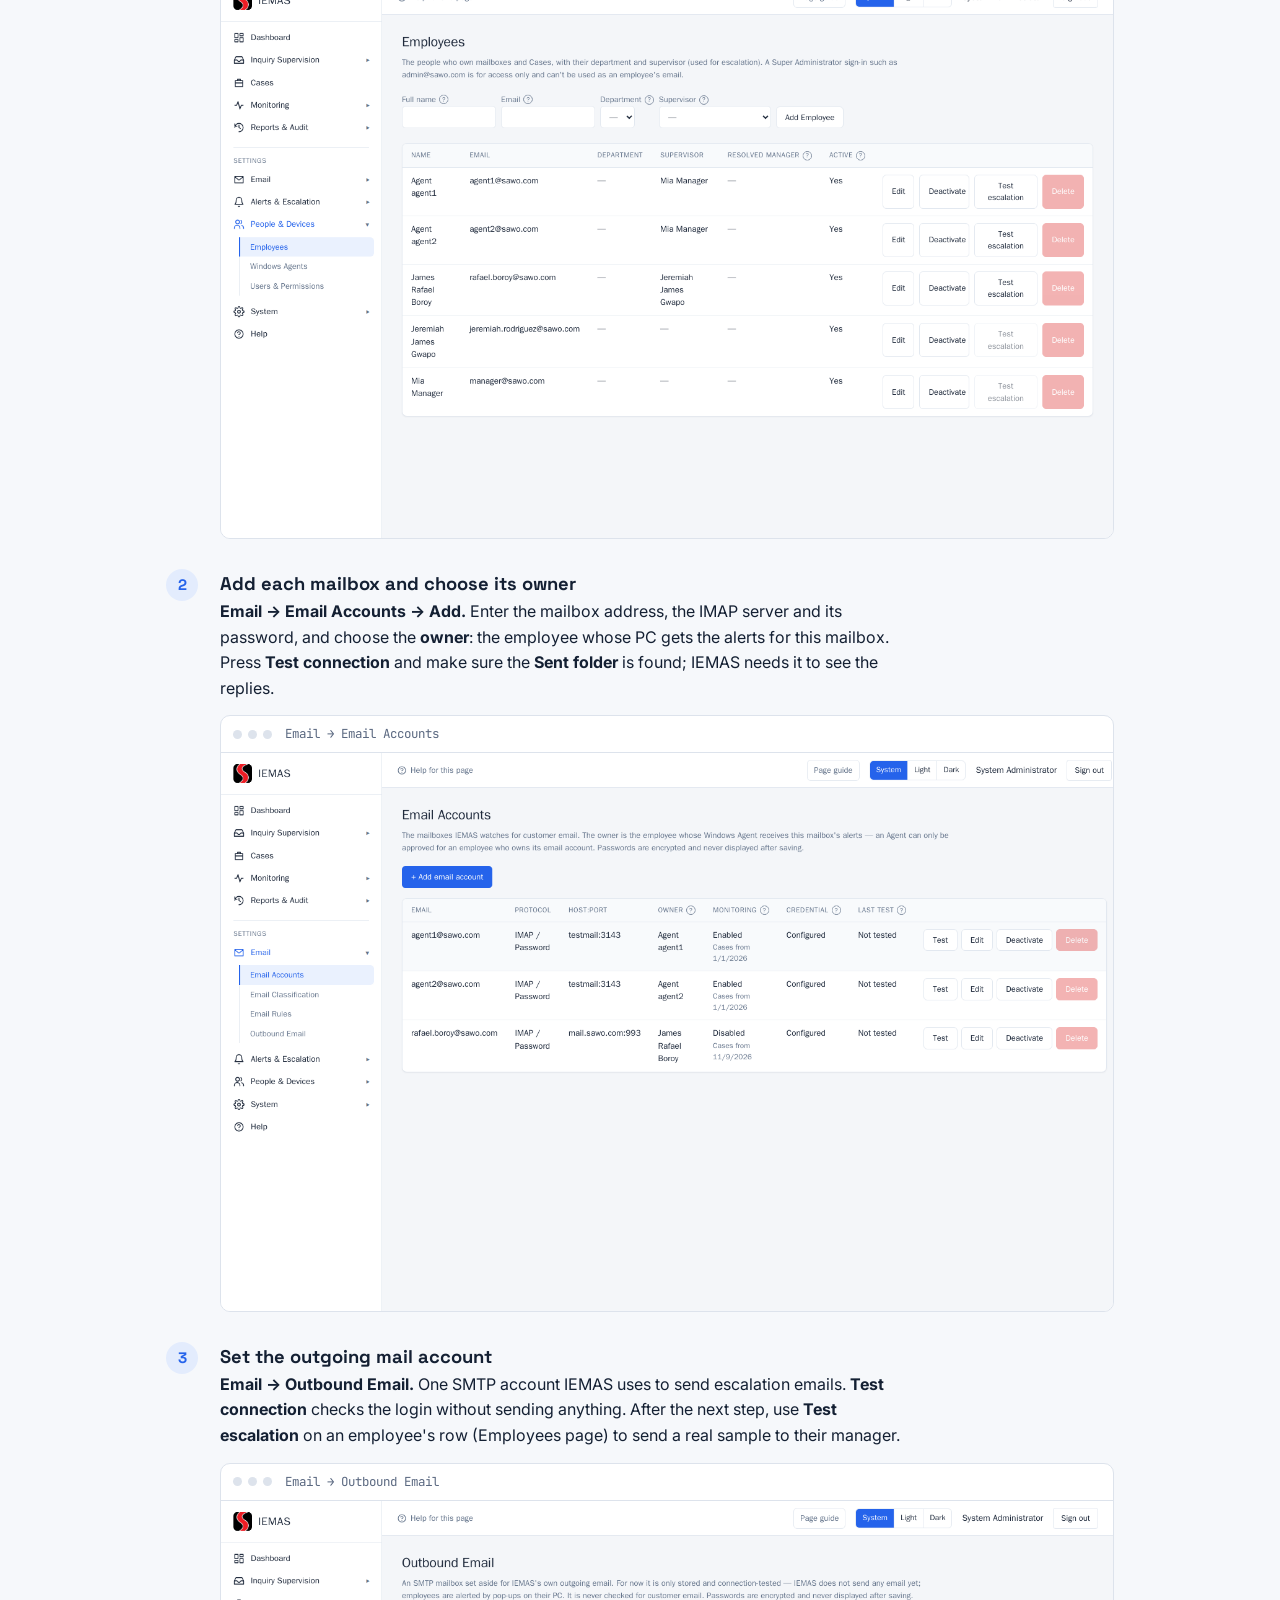
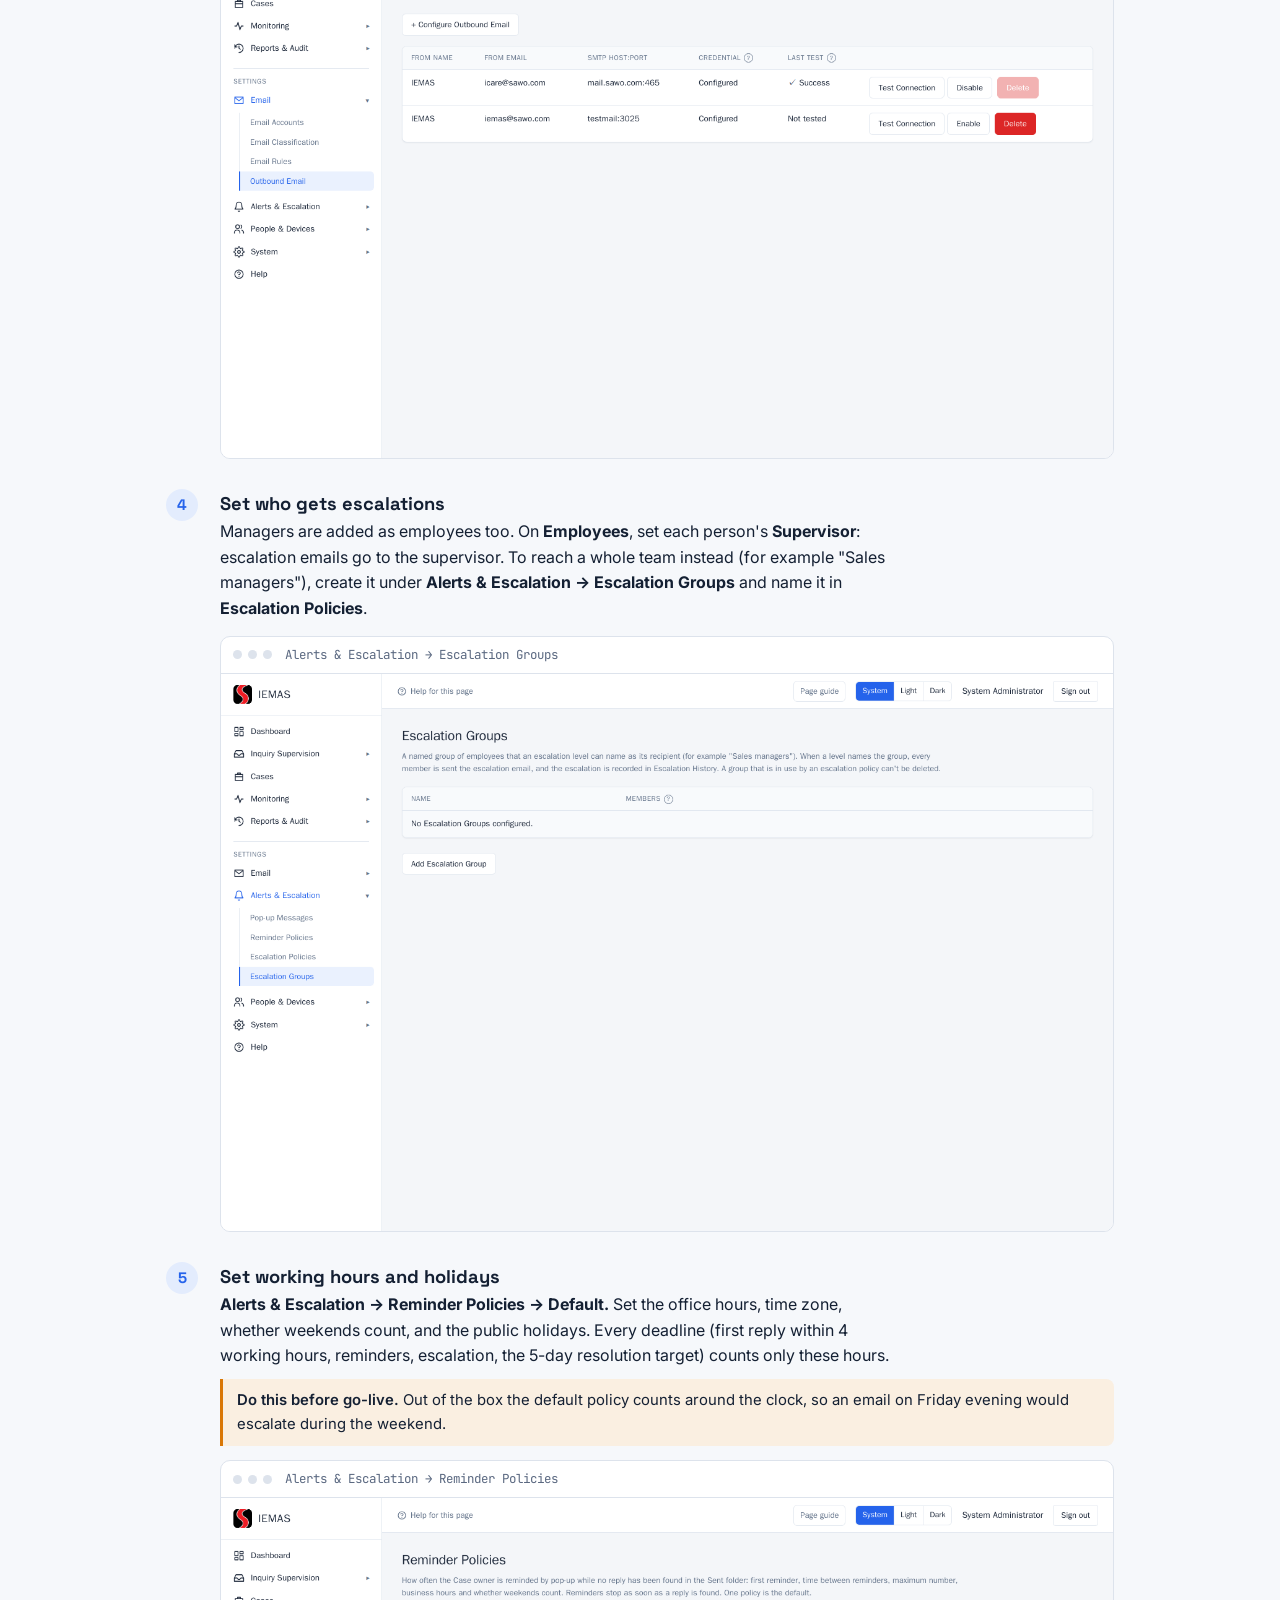
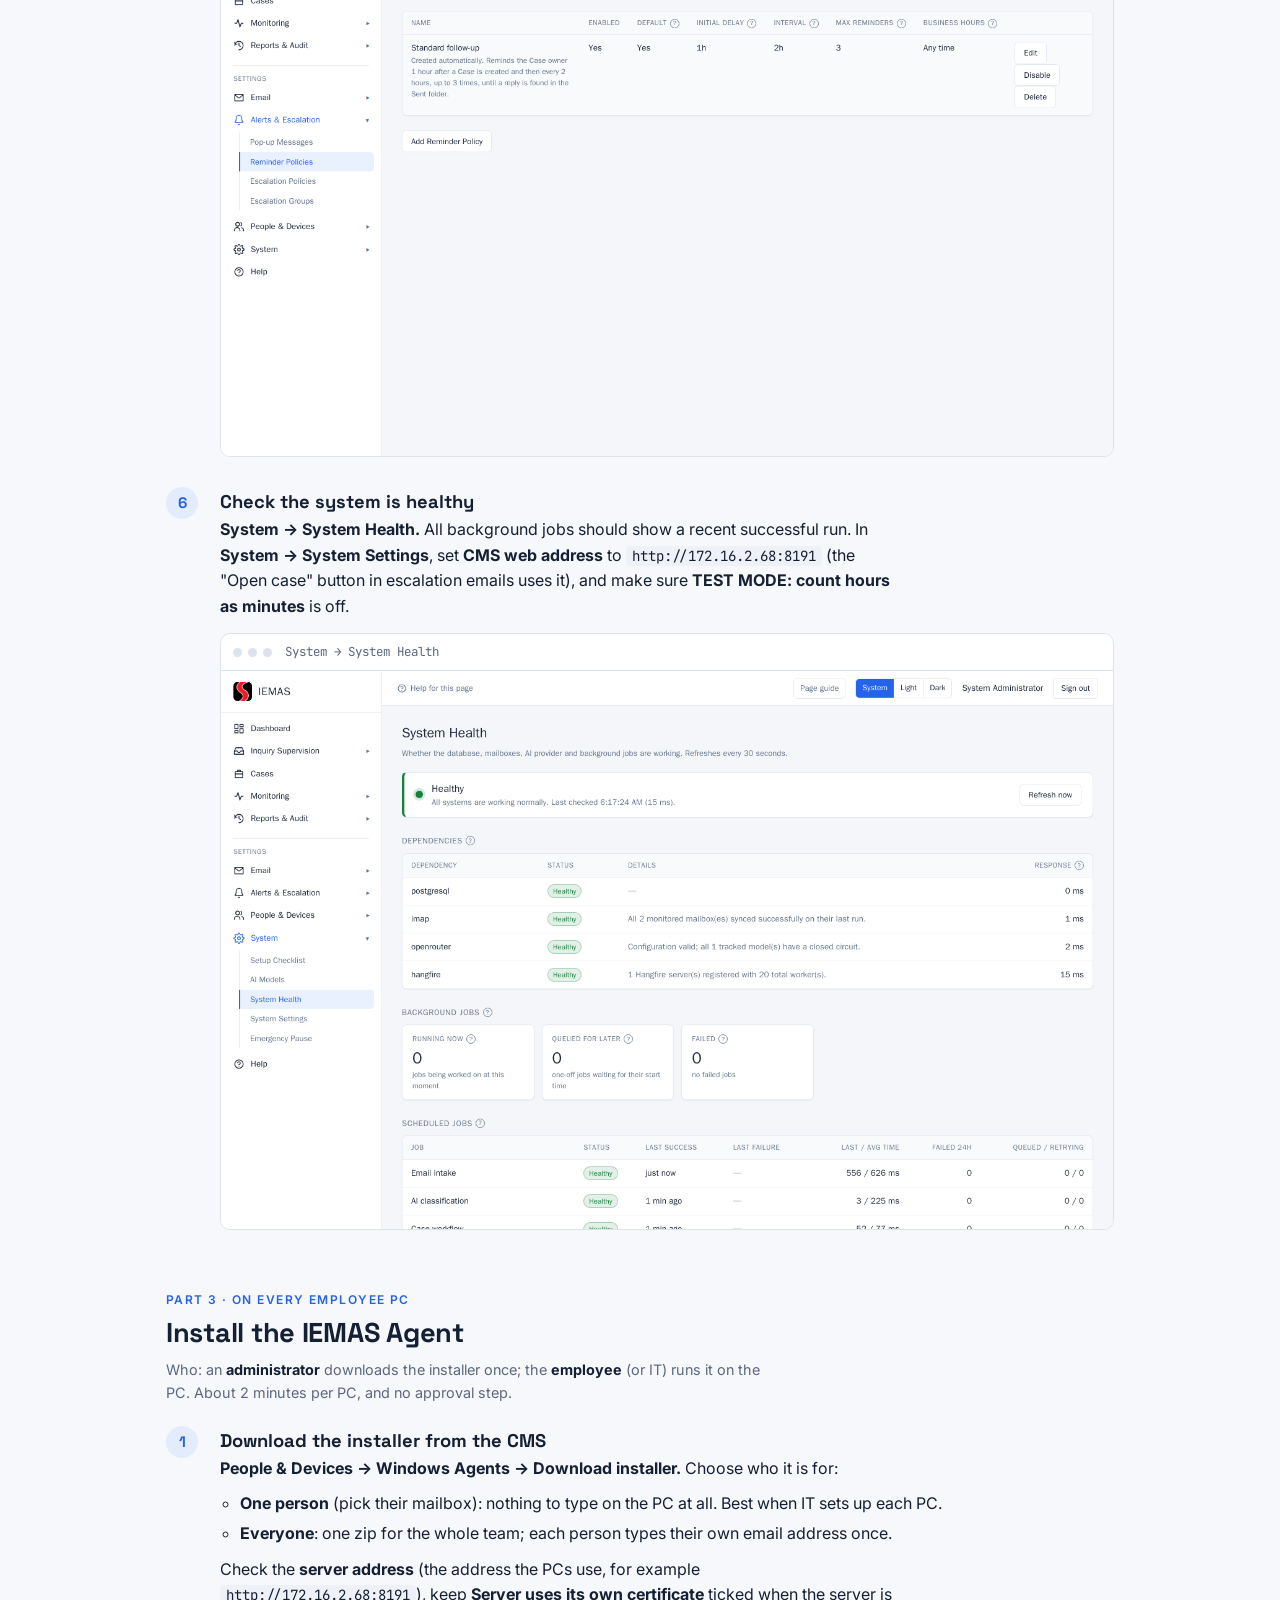
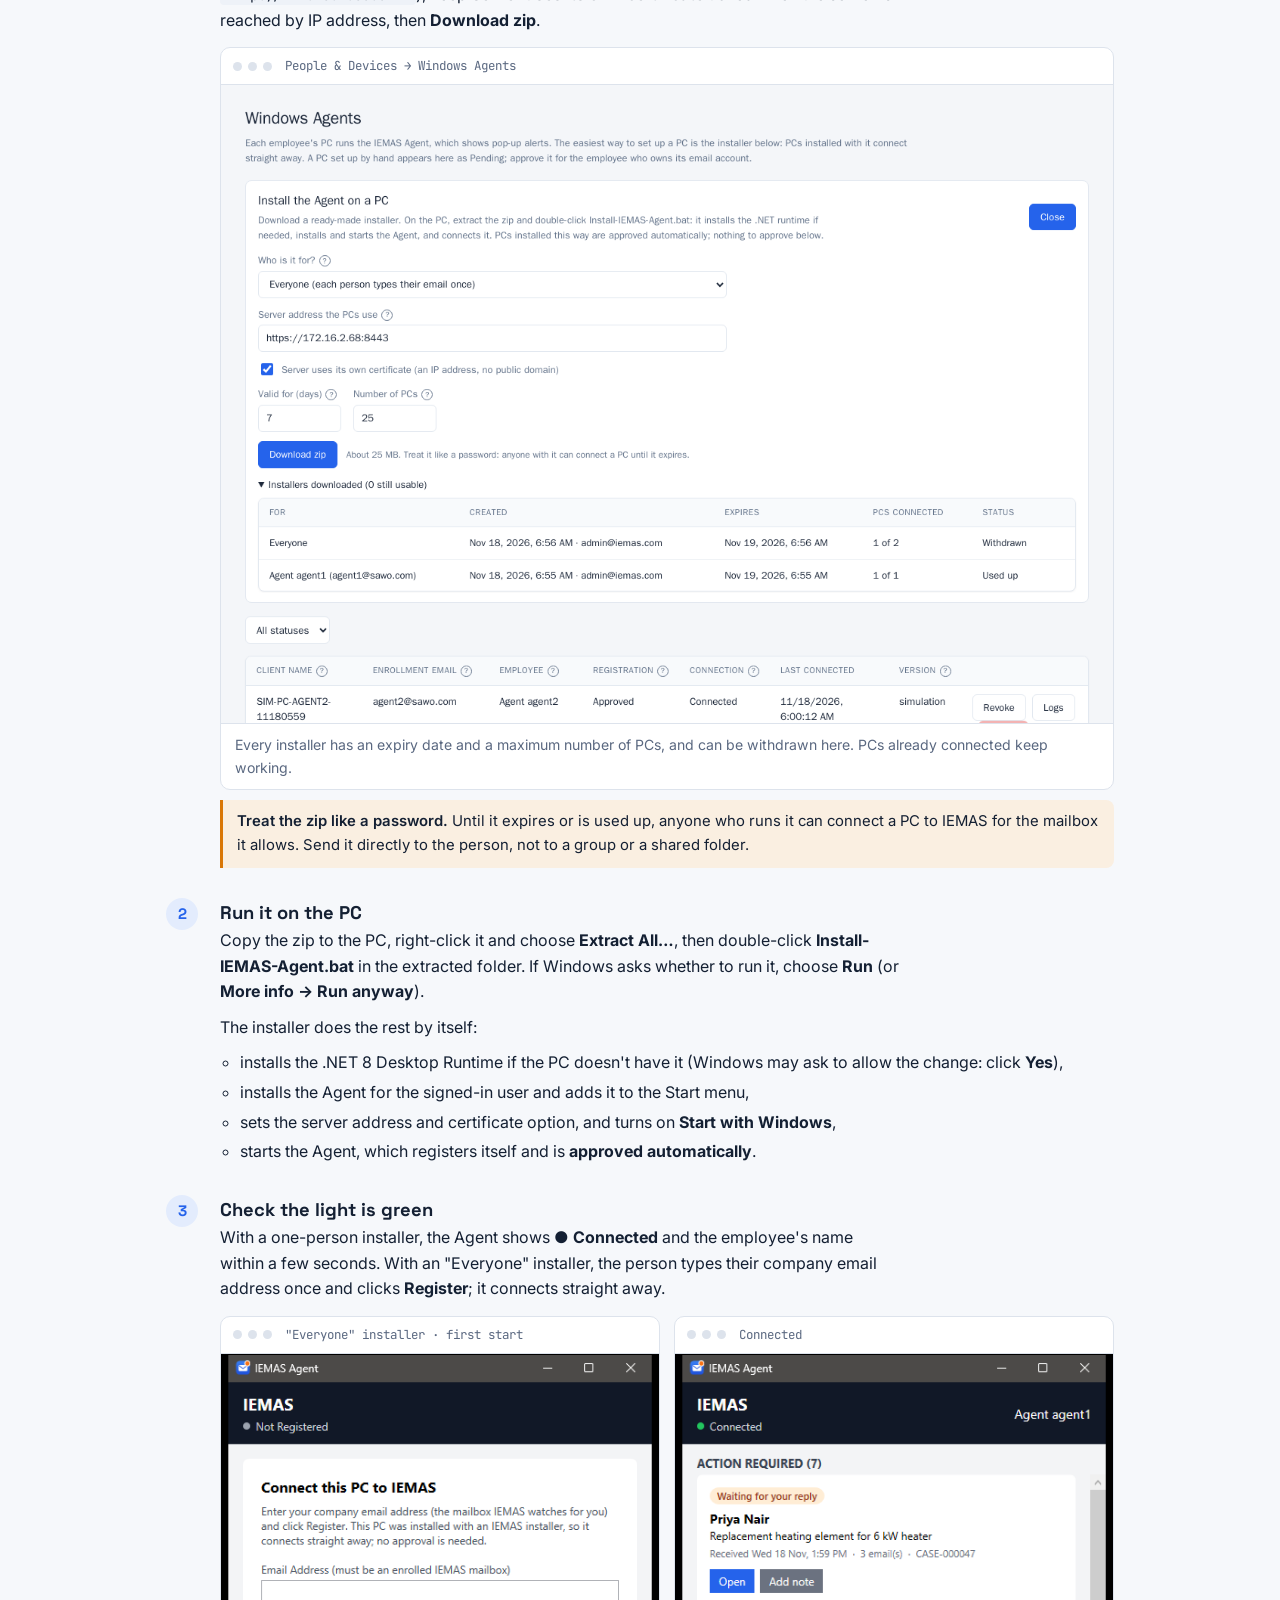
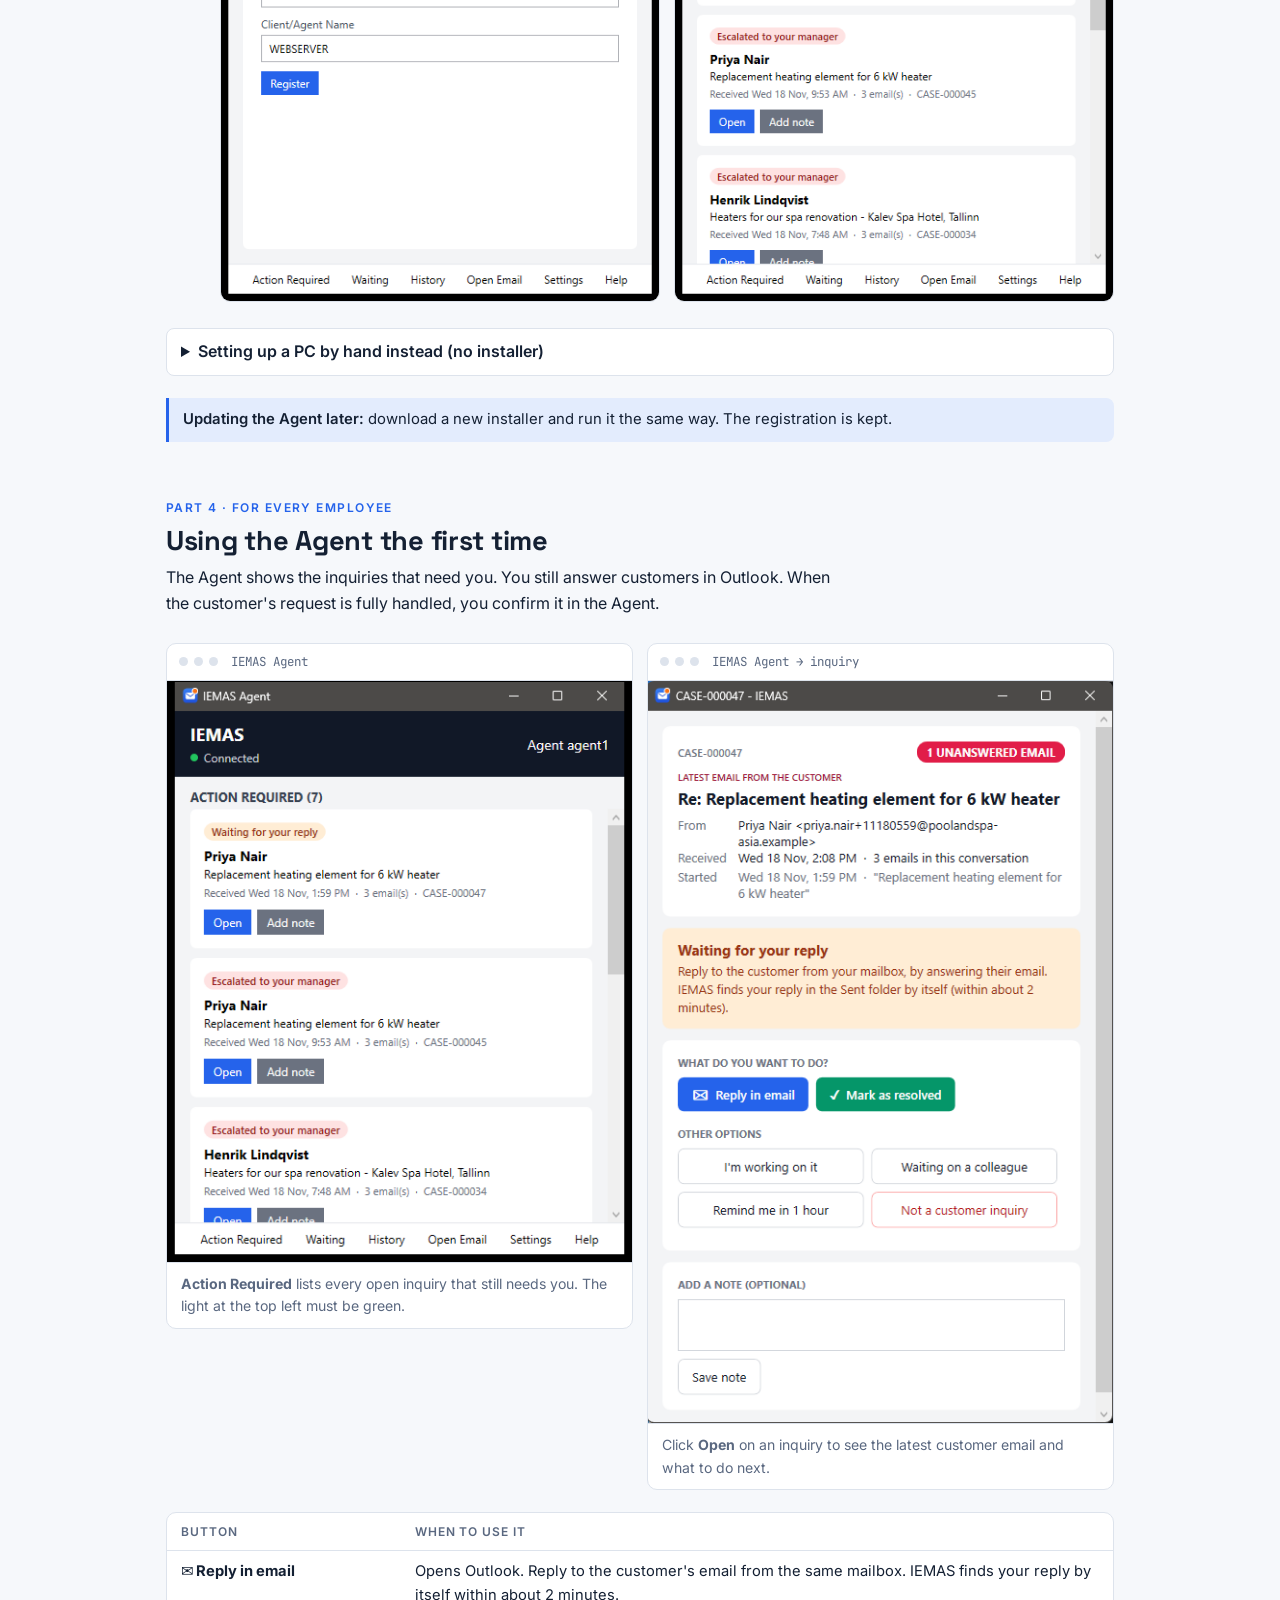
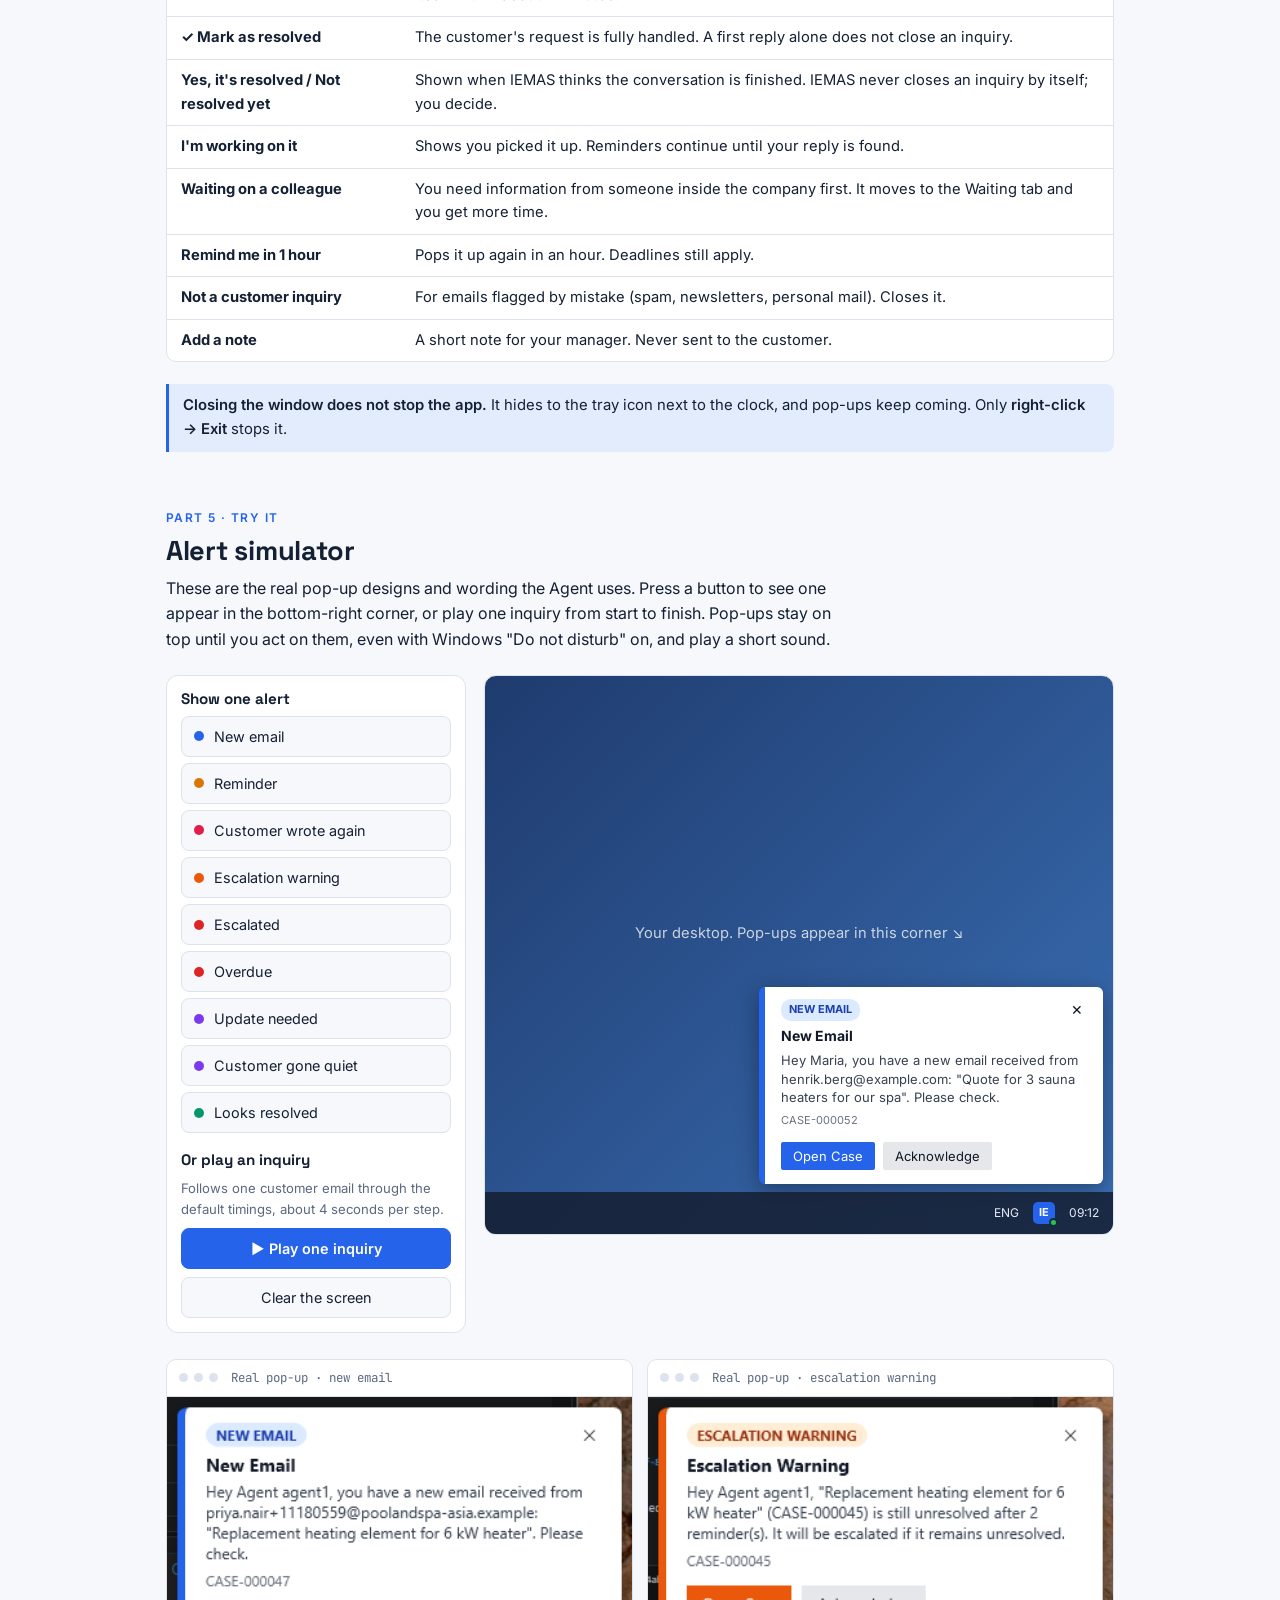
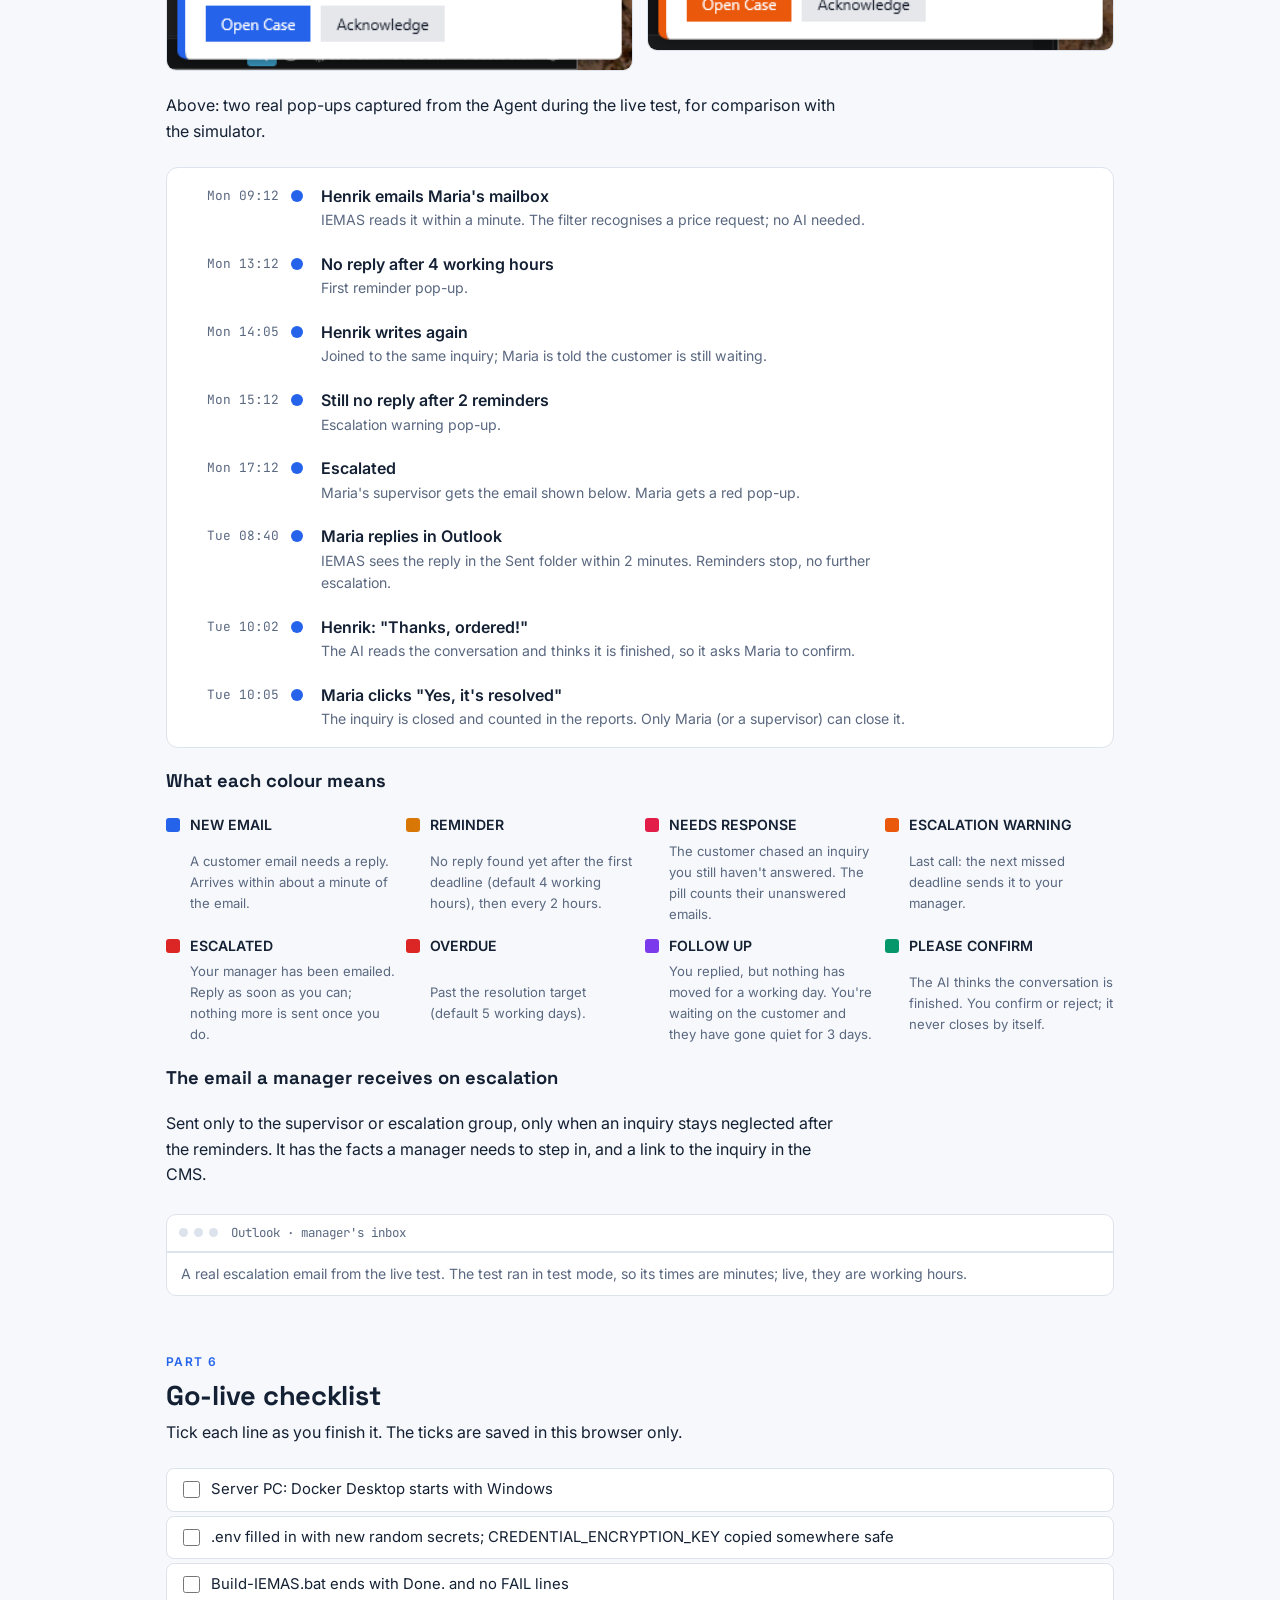
==== commit ad834f3a: "feat: Implement welcome tour and practice inquiry functionality - Added WorkingRulesDto and Practice" ====
--- a/web-cms/public/rollout-guide/index.html
+++ b/web-cms/public/rollout-guide/index.html
@@ -316,7 +316,7 @@
             <tr><td class="k">BOOTSTRAP_ADMIN_EMAIL / _PASSWORD</td><td>Your own CMS login. Created on the first start only.</td></tr>
             <tr><td class="k">OPENROUTER_API_KEY</td><td>The AI key from openrouter.ai/keys.</td></tr>
             <tr><td class="k">DOMAIN</td><td>The server's IP address, for example <code>172.16.2.68</code> (or a DNS name if you have one).</td></tr>
-            <tr><td class="k">CORS_ORIGIN</td><td><code>https://172.16.2.68:8443</code> (the address people open the CMS on).</td></tr>
+            <tr><td class="k">CORS_ORIGIN</td><td><code>http://172.16.2.68:8191</code> (the address people open the CMS on).</td></tr>
             <tr><td class="k">ASPNETCORE_ENVIRONMENT</td><td>Leave as <code>Production</code>.</td></tr>
           </tbody>
         </table></div>
@@ -336,8 +336,8 @@
       </div></li>
     <li><h3>Log in to the CMS</h3>
       <div class="step-body">
-        <p>From any PC open <code>https://172.16.2.68:8443</code>. The browser warns about the certificate the first time because the server made its own; choose <b>Advanced → Continue</b>. Log in with the admin email and password from <code>.env</code>.</p>
-        <figure class="screen"><div class="bar"><i></i><i></i><i></i>&nbsp;https://172.16.2.68:8443/login</div><img src="img/cms-login.png" alt="IEMAS CMS login page" loading="lazy"><figcaption>The CMS login page.</figcaption></figure>
+        <p>From any PC open <code>http://172.16.2.68:8191</code>. Log in with the admin email and password from <code>.env</code>.</p>
+        <figure class="screen"><div class="bar"><i></i><i></i><i></i>&nbsp;http://172.16.2.68:8191/login</div><img src="img/cms-login.png" alt="IEMAS CMS login page" loading="lazy"><figcaption>The CMS login page.</figcaption></figure>
       </div></li>
     <li><h3>Schedule a daily backup</h3>
       <div class="step-body">
@@ -383,7 +383,7 @@
       </div></li>
     <li><h3>Check the system is healthy</h3>
       <div class="step-body">
-        <p><b>System → System Health.</b> All background jobs should show a recent successful run. In <b>System → System Settings</b>, set <b>CMS web address</b> to <code>https://172.16.2.68:8443</code> (the "Open case" button in escalation emails uses it), and make sure <b>TEST MODE: count hours as minutes</b> is off.</p>
+        <p><b>System → System Health.</b> All background jobs should show a recent successful run. In <b>System → System Settings</b>, set <b>CMS web address</b> to <code>http://172.16.2.68:8191</code> (the "Open case" button in escalation emails uses it), and make sure <b>TEST MODE: count hours as minutes</b> is off.</p>
         <figure class="screen"><div class="bar"><i></i><i></i><i></i>&nbsp;System → System Health</div><img src="img/cms-system-health.png" alt="System health page" loading="lazy"></figure>
       </div></li>
   </ol>
@@ -404,7 +404,7 @@
           <li><b>One person</b> (pick their mailbox): nothing to type on the PC at all. Best when IT sets up each PC.</li>
           <li><b>Everyone</b>: one zip for the whole team; each person types their own email address once.</li>
         </ul>
-        <p>Check the <b>server address</b> (the address the PCs use, for example <code>https://172.16.2.68:8443</code>), keep <b>Server uses its own certificate</b> ticked when the server is reached by IP address, then <b>Download zip</b>.</p>
+        <p>Check the <b>server address</b> (the address the PCs use, for example <code>http://172.16.2.68:8191</code>), keep <b>Server uses its own certificate</b> ticked when the server is reached by IP address, then <b>Download zip</b>.</p>
         <figure class="screen"><div class="bar"><i></i><i></i><i></i>&nbsp;People &amp; Devices → Windows Agents</div><img src="img/cms-agent-installer.png" alt="Download installer panel on the Windows Agents page" loading="lazy"><figcaption>Every installer has an expiry date and a maximum number of PCs, and can be withdrawn here. PCs already connected keep working.</figcaption></figure>
         <div class="note warn"><b>Treat the zip like a password.</b> Until it expires or is used up, anyone who runs it can connect a PC to IEMAS for the mailbox it allows. Send it directly to the person, not to a group or a shared folder.</div>
       </div></li>
@@ -517,7 +517,7 @@
     <div class="eyebrow">If something is not right</div>
     <h2>Troubleshooting</h2>
   </div>
-  <details class="faq"><summary>The Agent stays on "Connecting…"</summary><p>Check the Server URL in Settings (https, port 8443) and that "Allow self-signed certificates" is ticked. From the PC, open https://172.16.2.68:8443 in a browser: if that fails too, check the server's firewall rule and that Docker Desktop is running on the server.</p></details>
+  <details class="faq"><summary>The Agent stays on "Connecting…"</summary><p>Check the Server URL in Settings (https, port 8443) and that "Allow self-signed certificates" is ticked. From the PC, open http://172.16.2.68:8191 in a browser: if that fails too, check the server's firewall rule and that Docker Desktop is running on the server.</p></details>
   <details class="faq"><summary>Registration fails, or the installer "can no longer be used"</summary><p>The email must be a mailbox IEMAS watches, with an owner set on the Email Accounts page. An installer that expired, was used up or was withdrawn still installs the Agent, but the PC then waits as Pending under Windows Agents: approve it there, or download a new installer.</p></details>
   <details class="faq"><summary>I replied but still get reminders</summary><p>Wait 2 minutes for the Sent-folder check. Reply to the customer's own email (not a new email) from the mailbox the customer wrote to. If you answered by phone, open the inquiry and use Mark as resolved or add a note.</p></details>
   <details class="faq"><summary>A customer email did not become an inquiry</summary><p>Allow a couple of minutes. Newsletters, auto-replies and internal mail are filtered out on purpose. Emails the AI was unsure about wait for a supervisor in the Review queue (Email → Email Classification).</p></details>
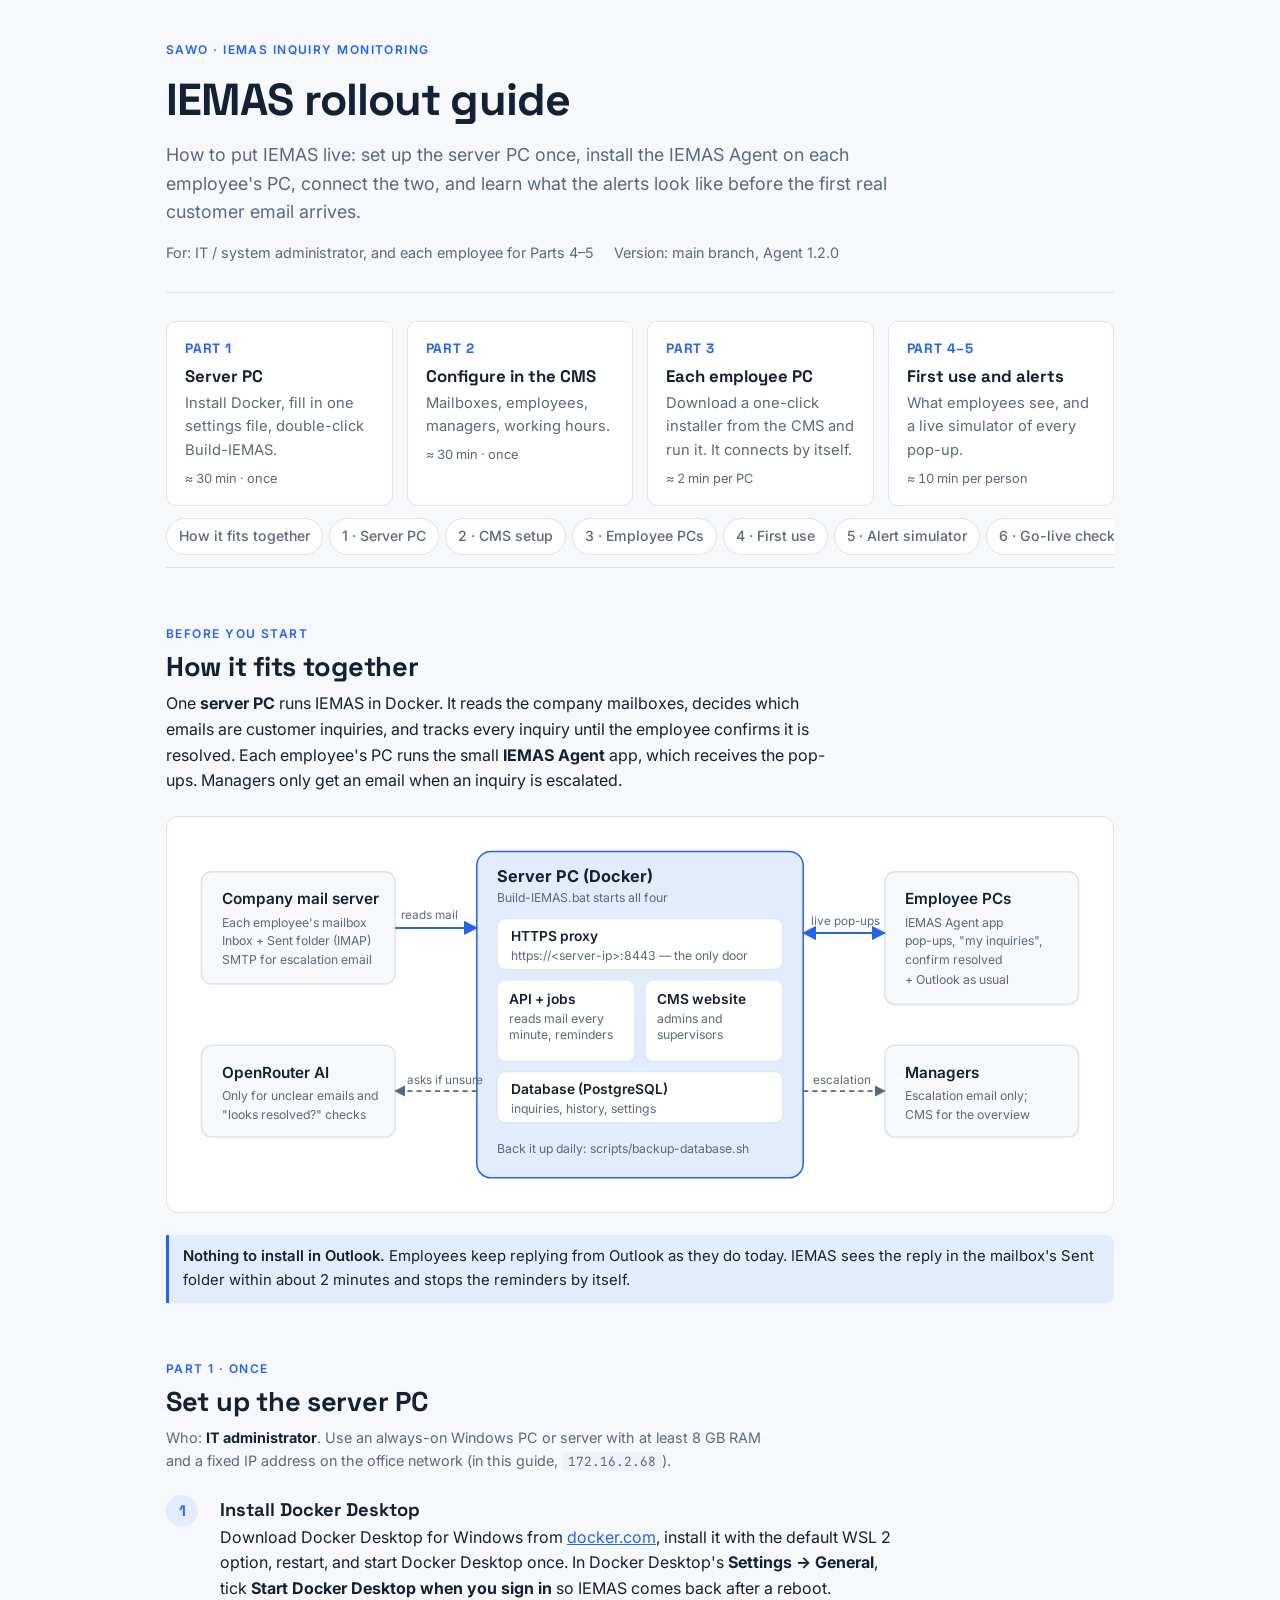
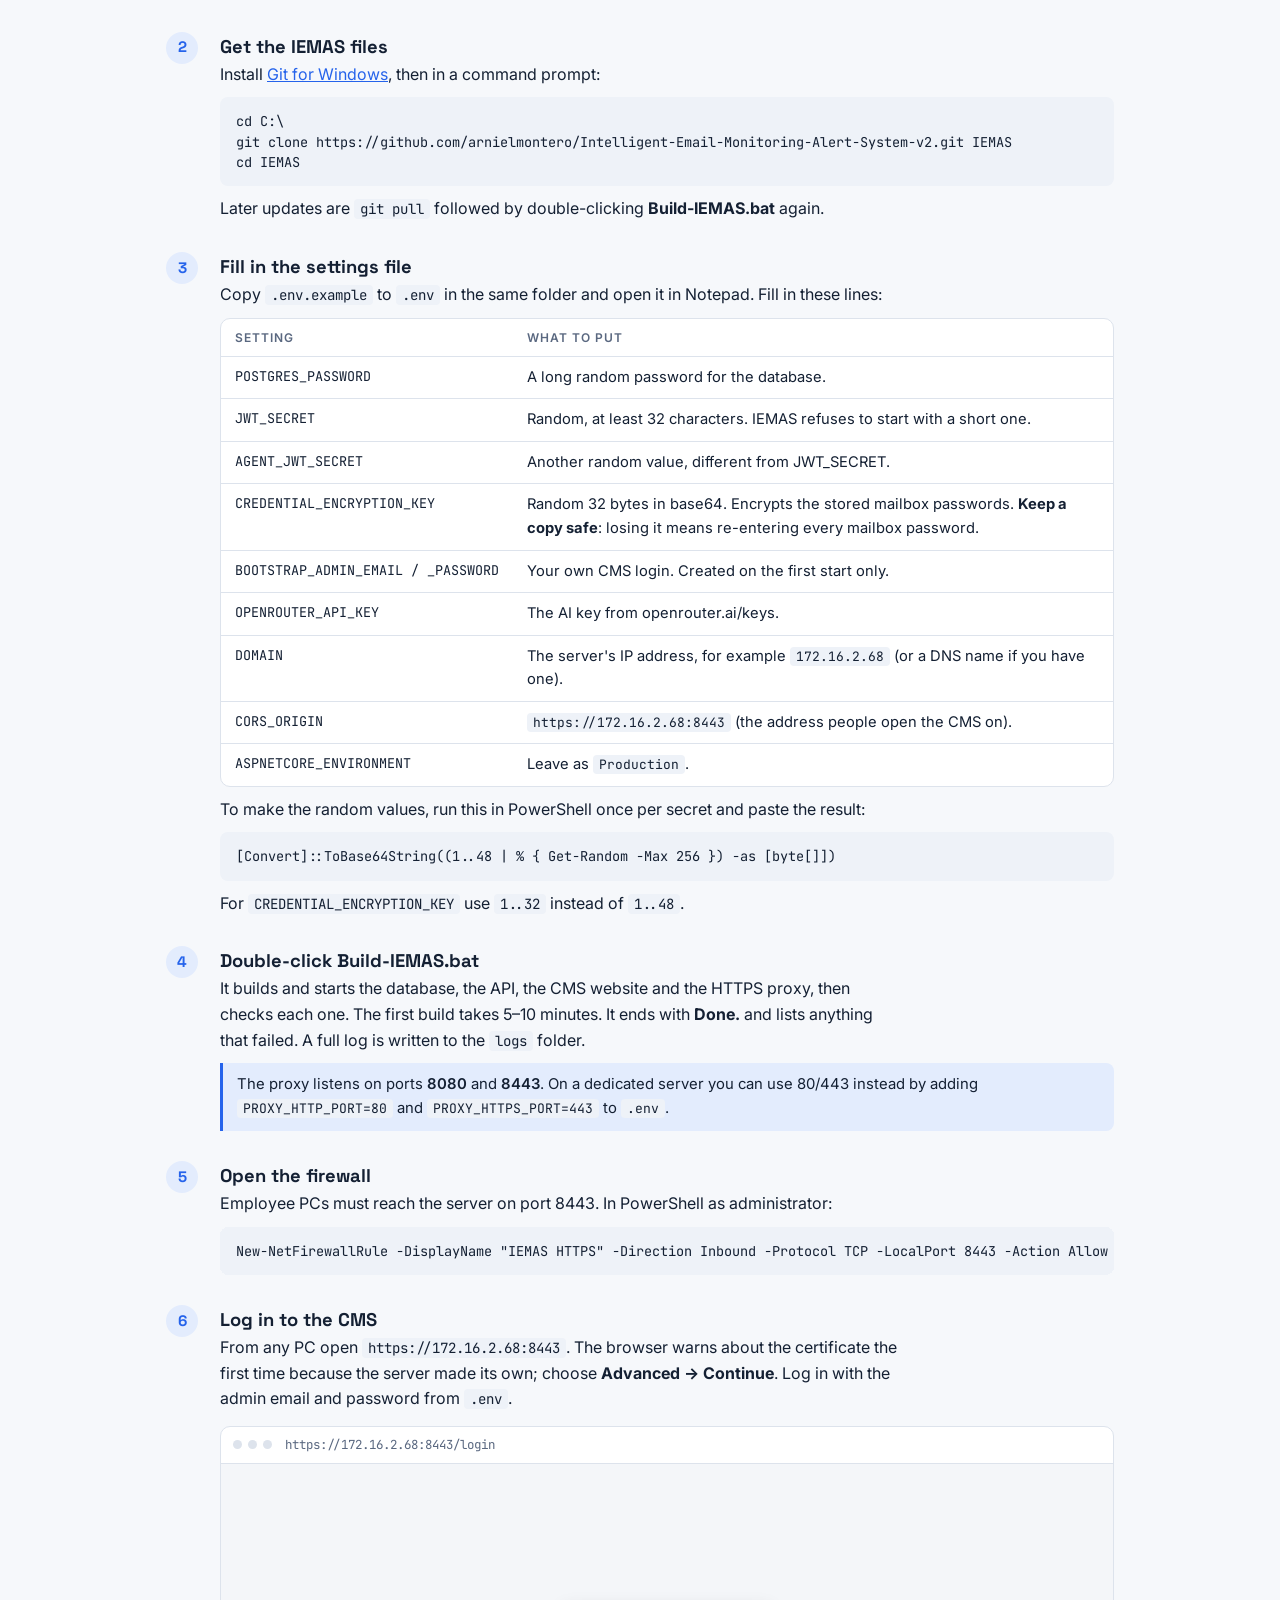
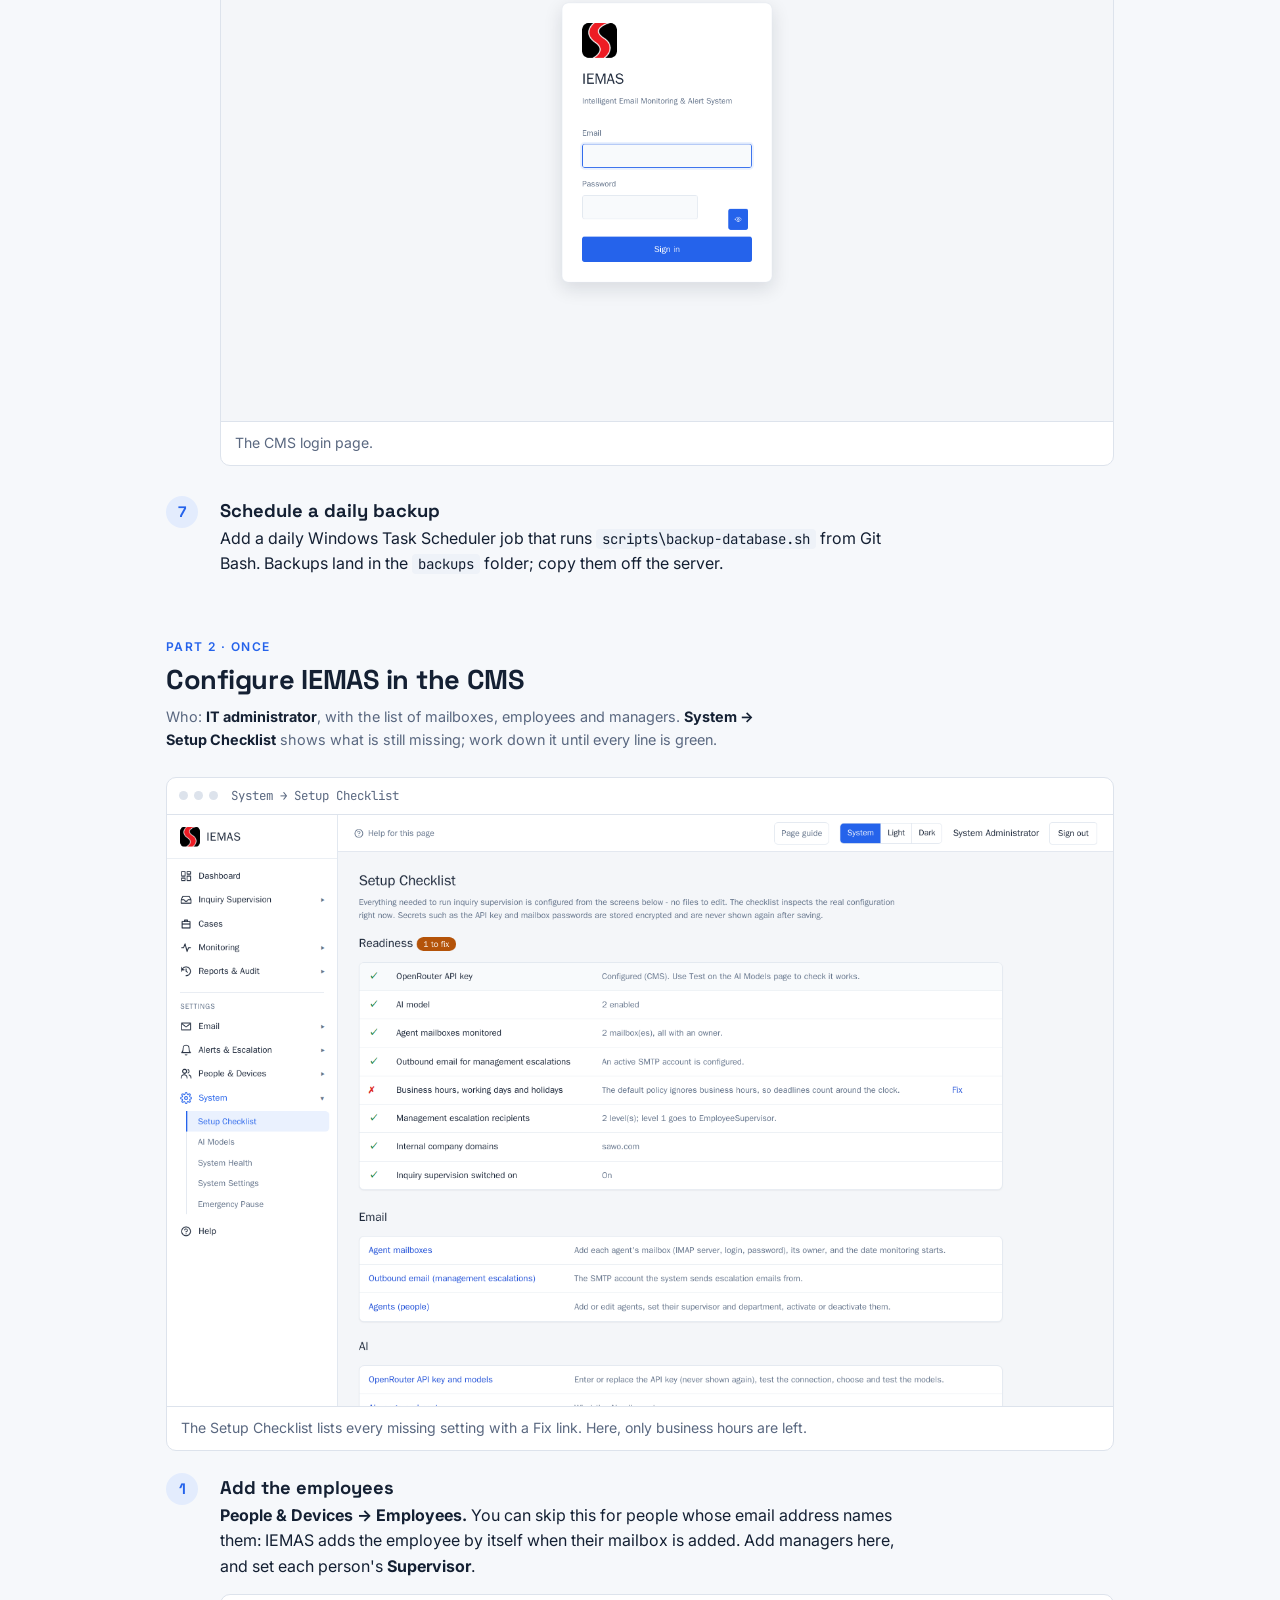
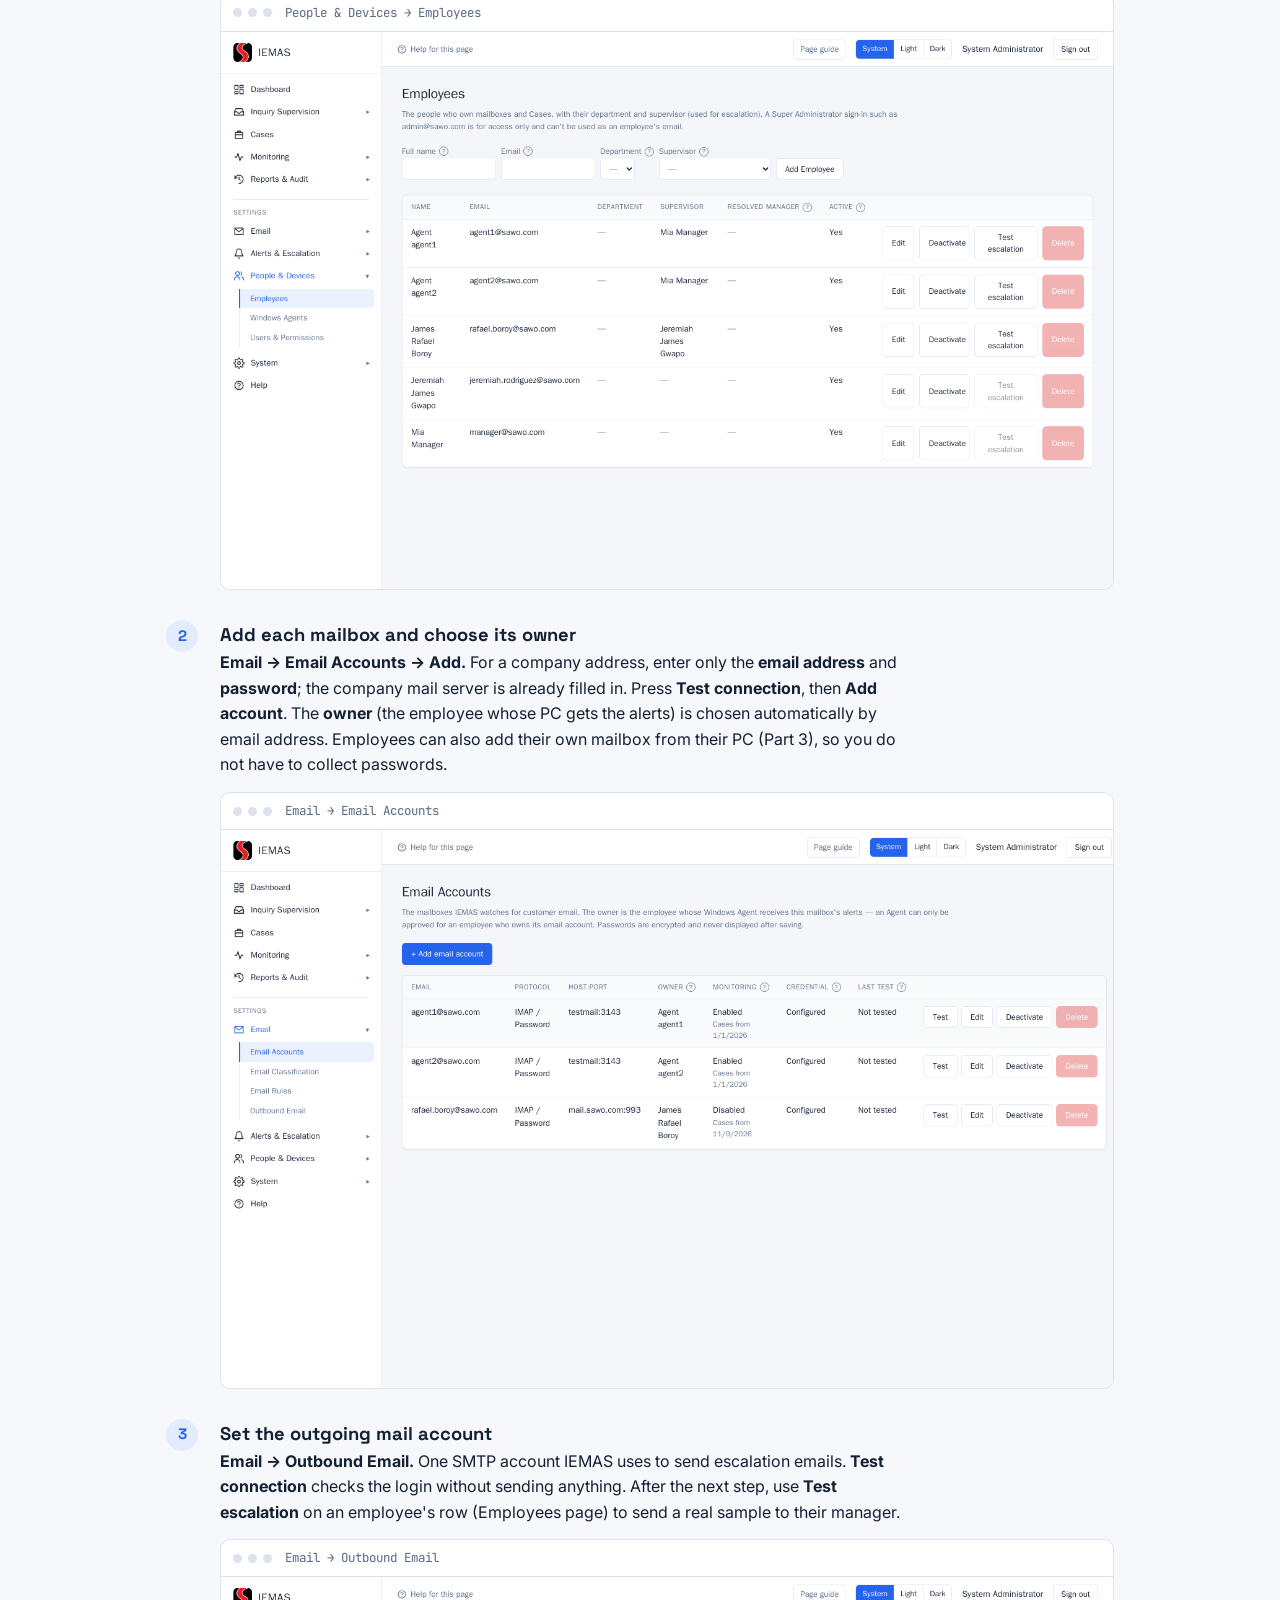
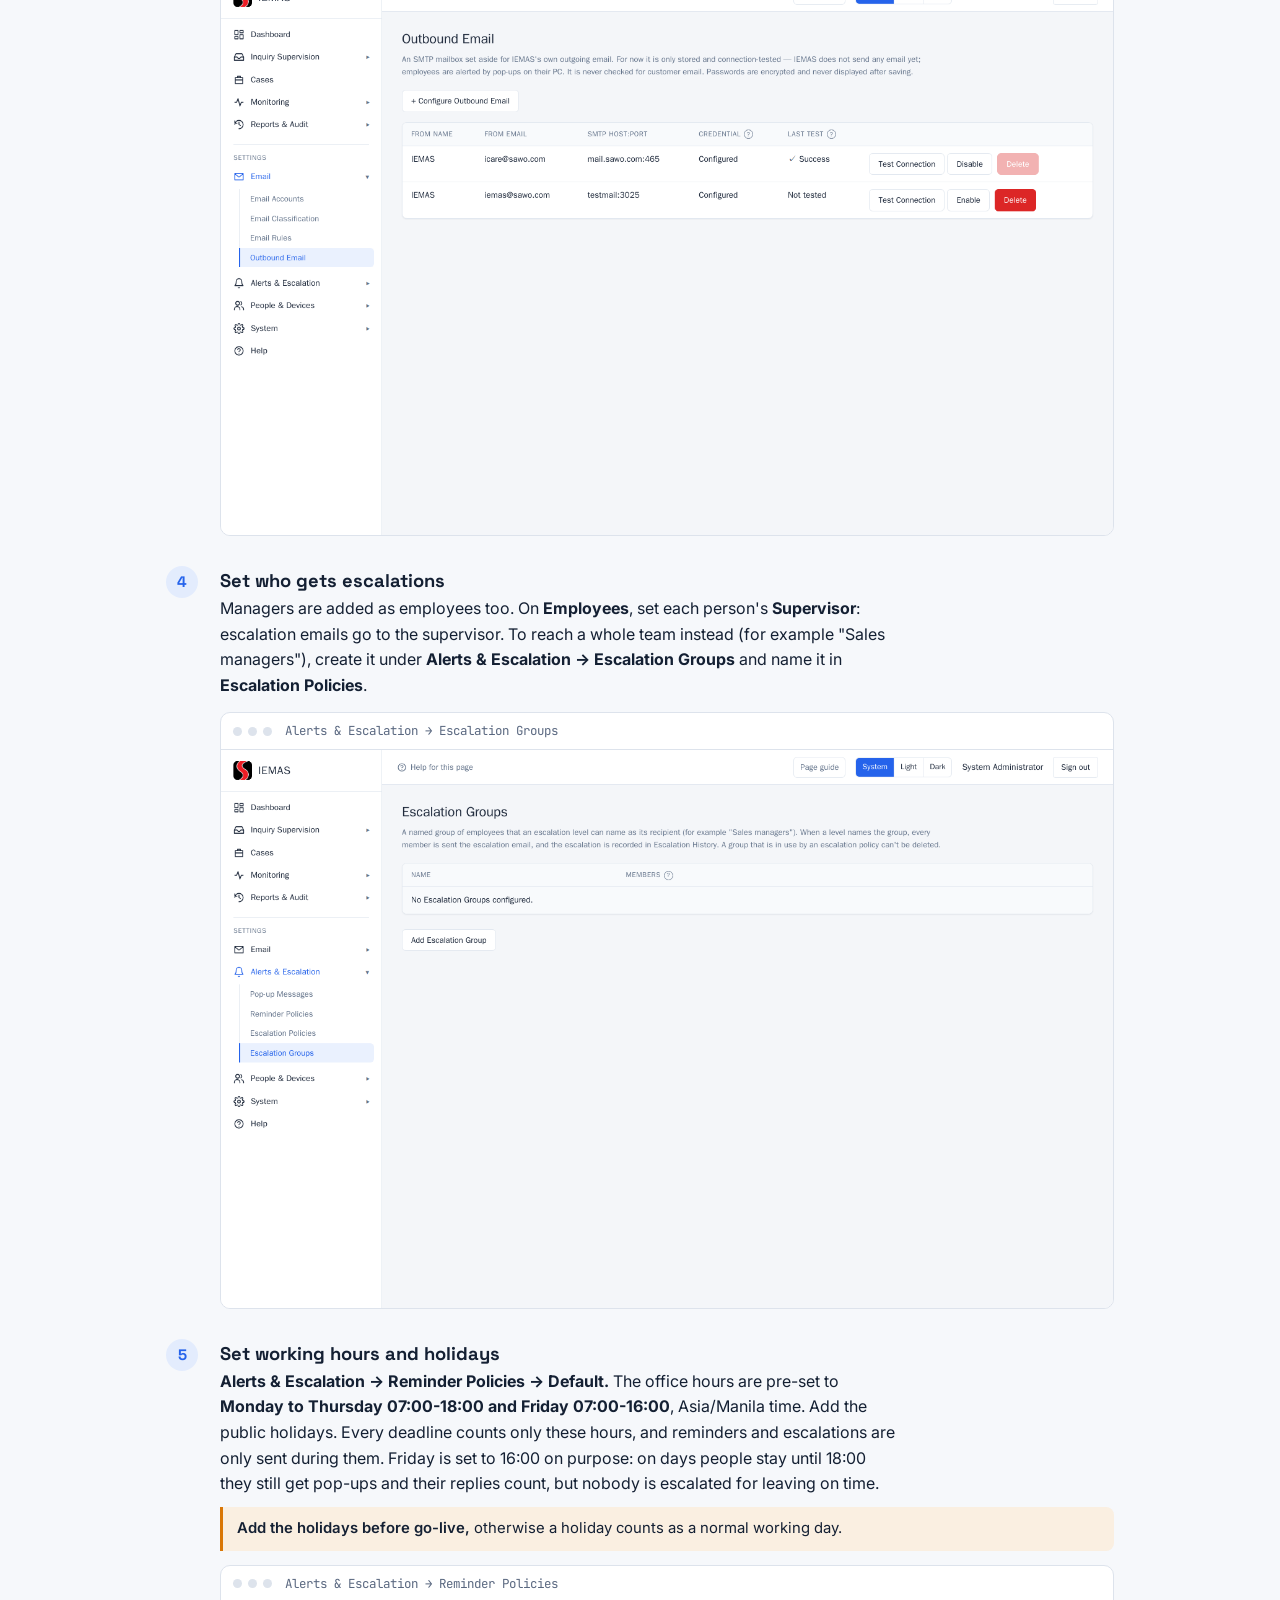
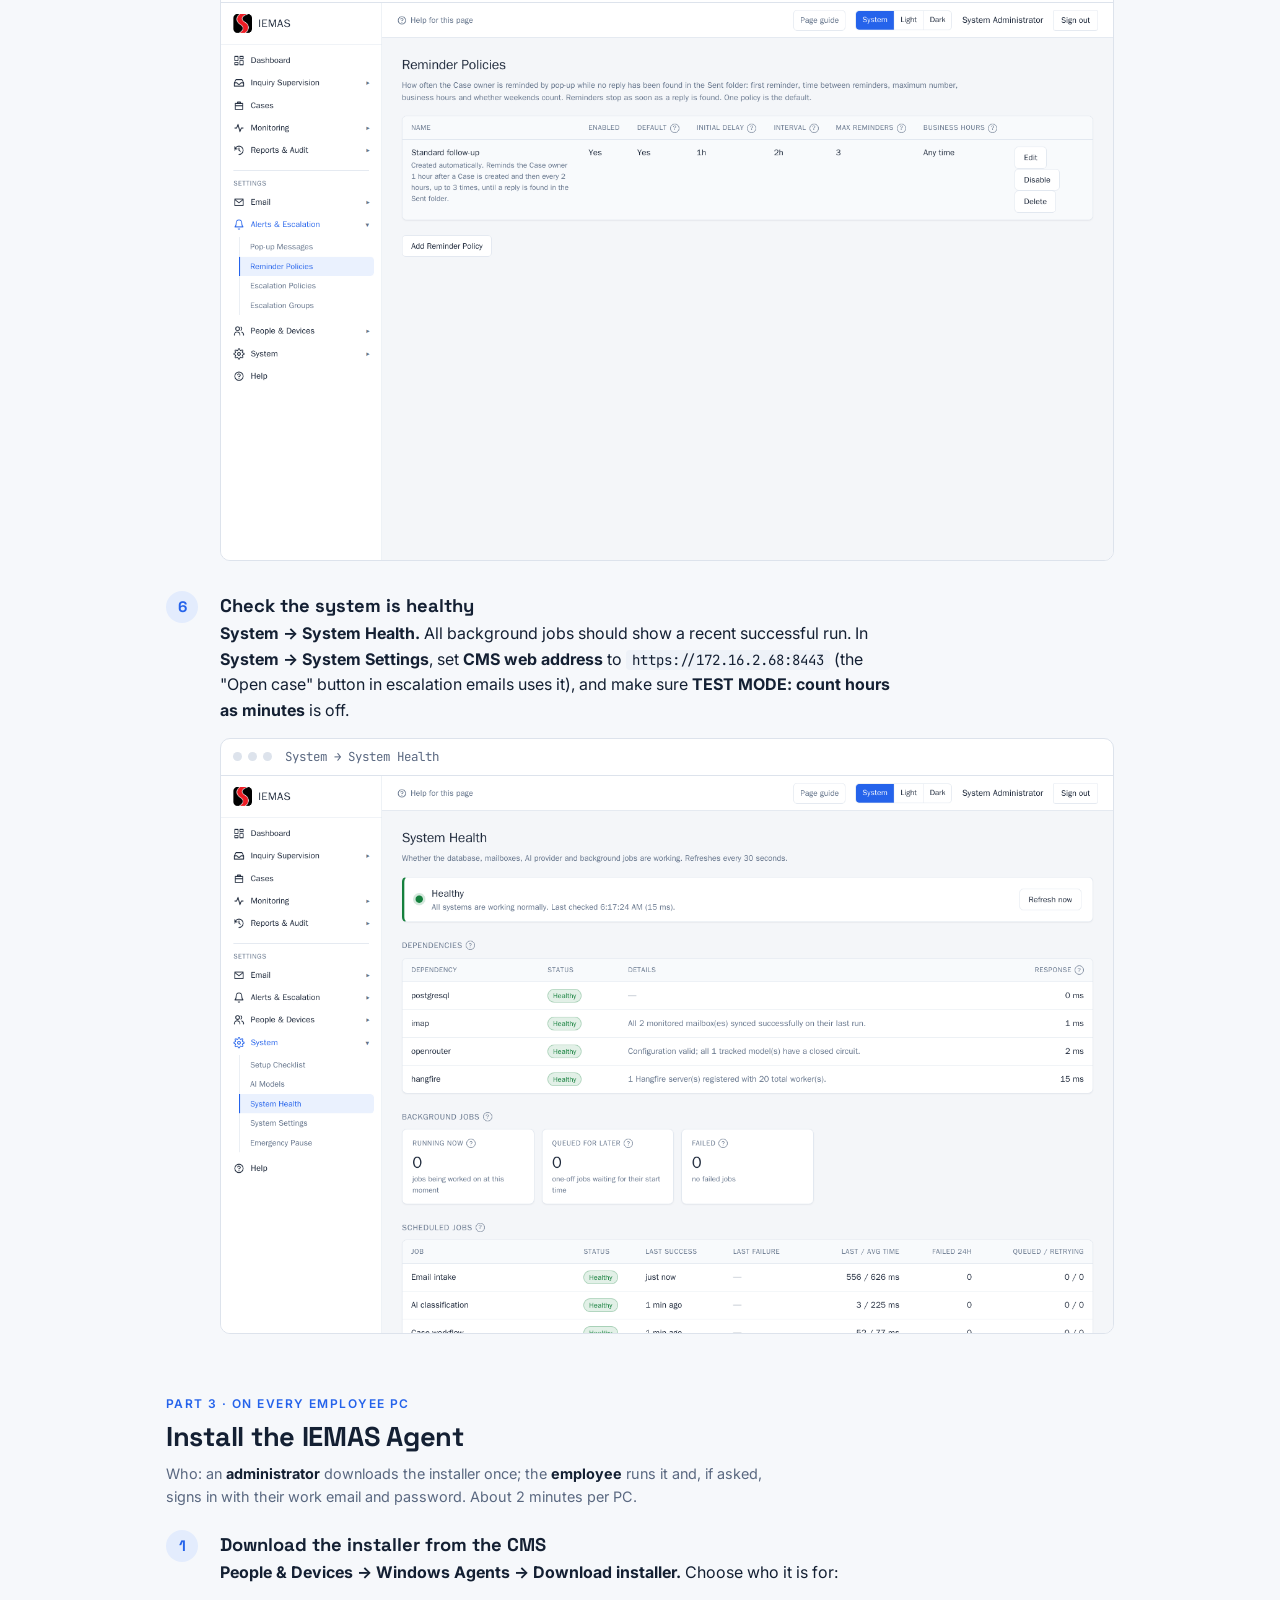
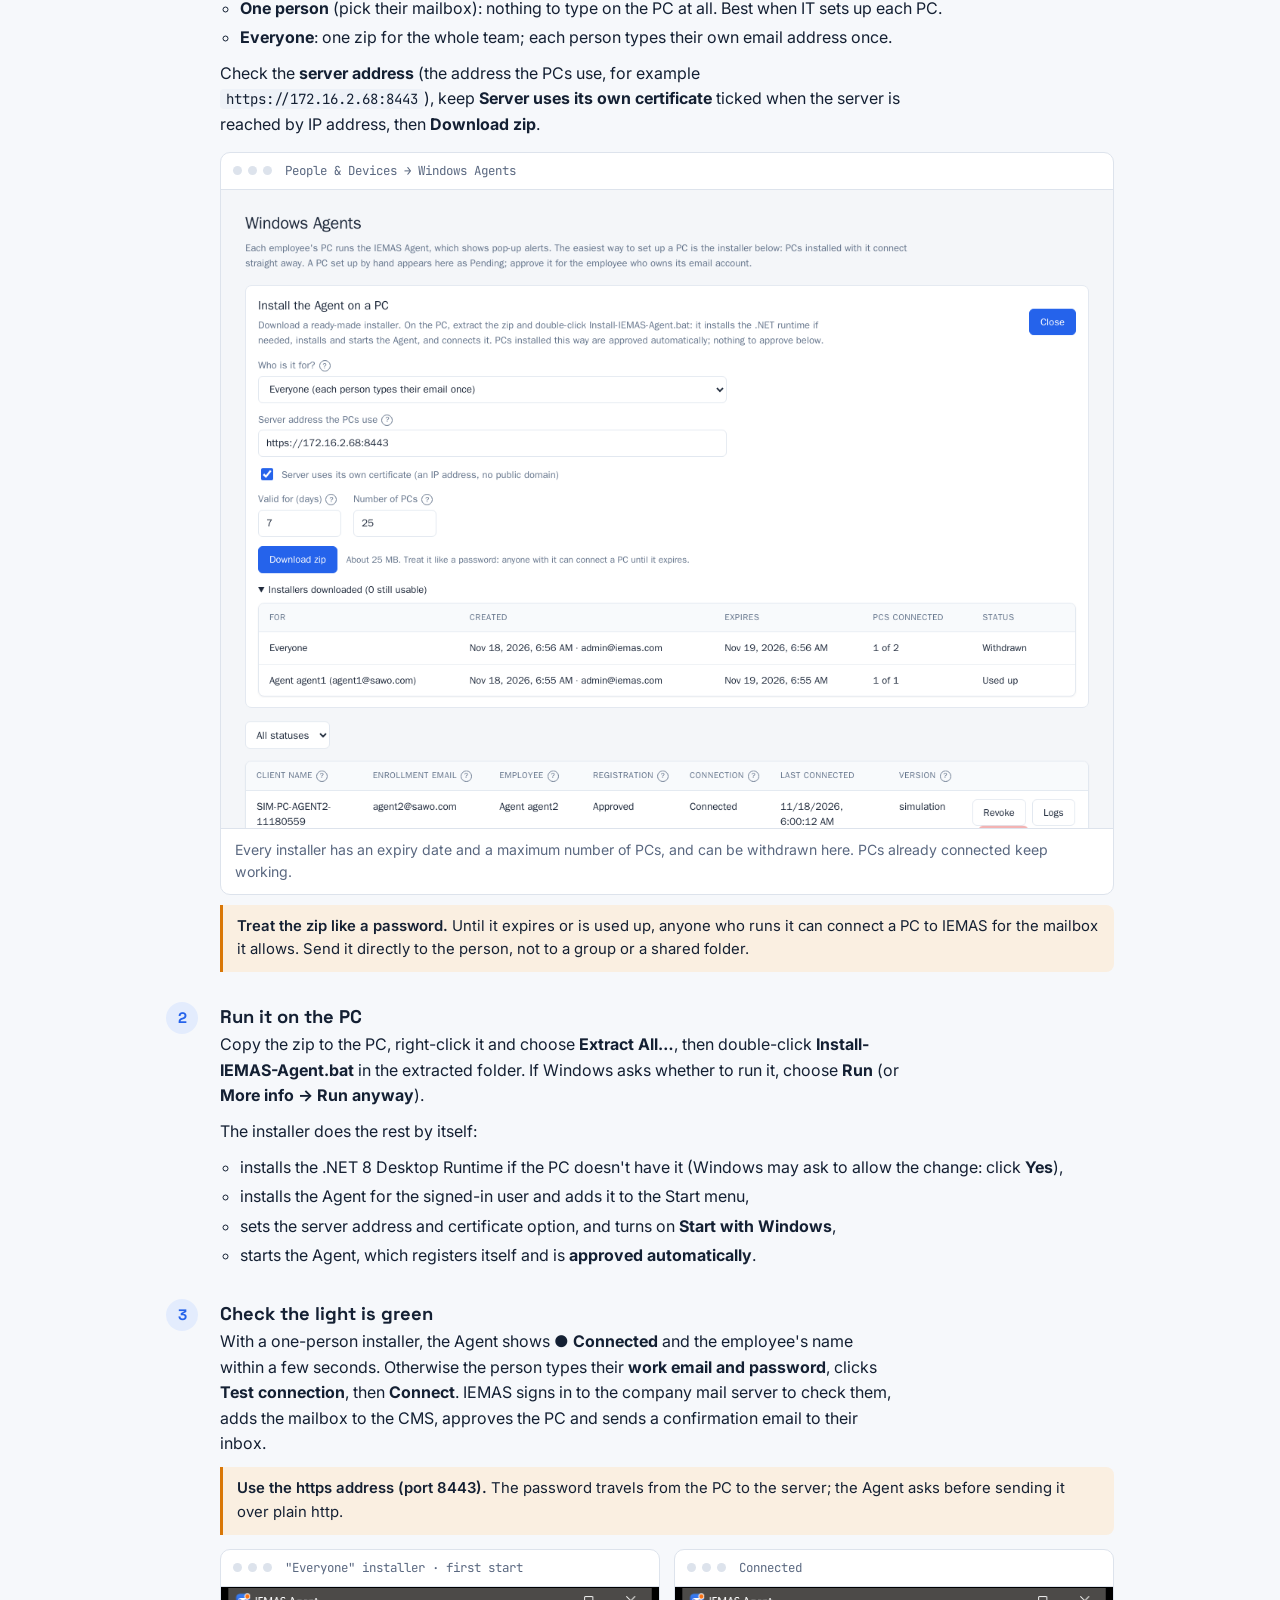
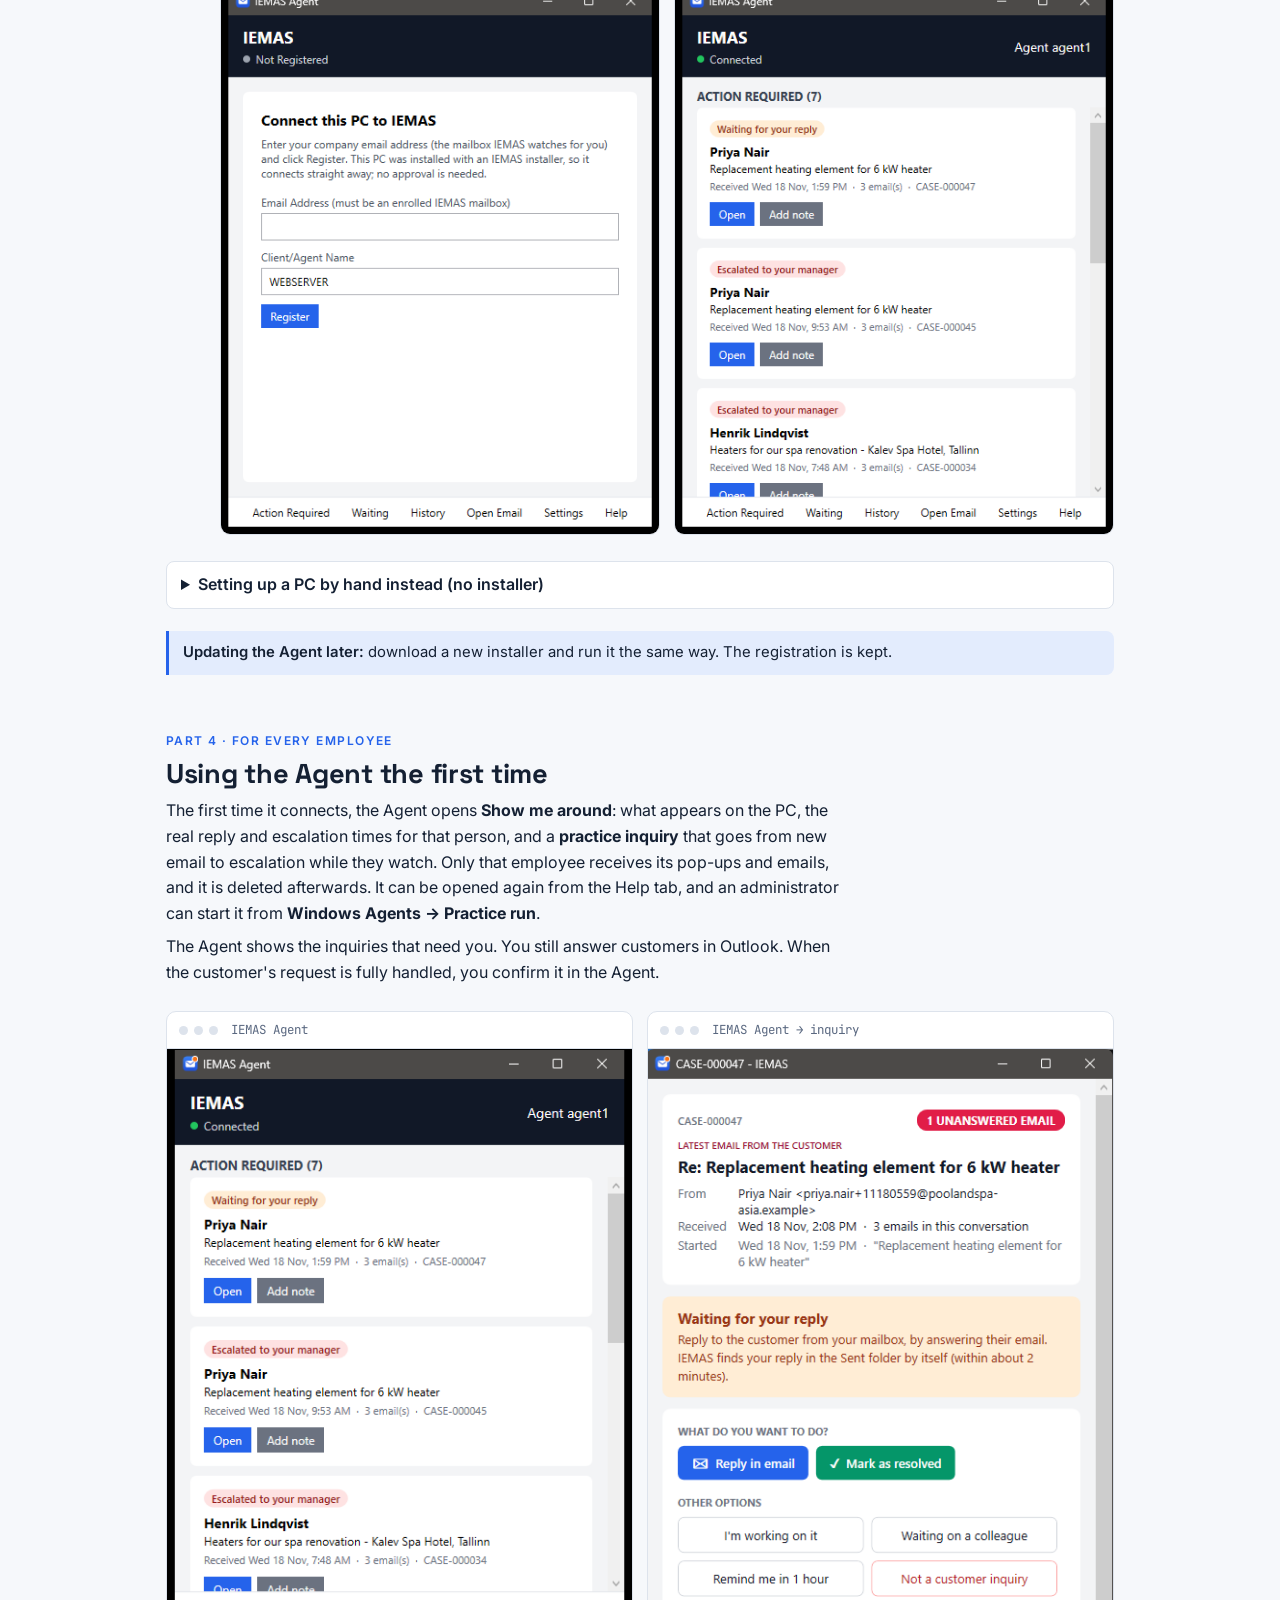
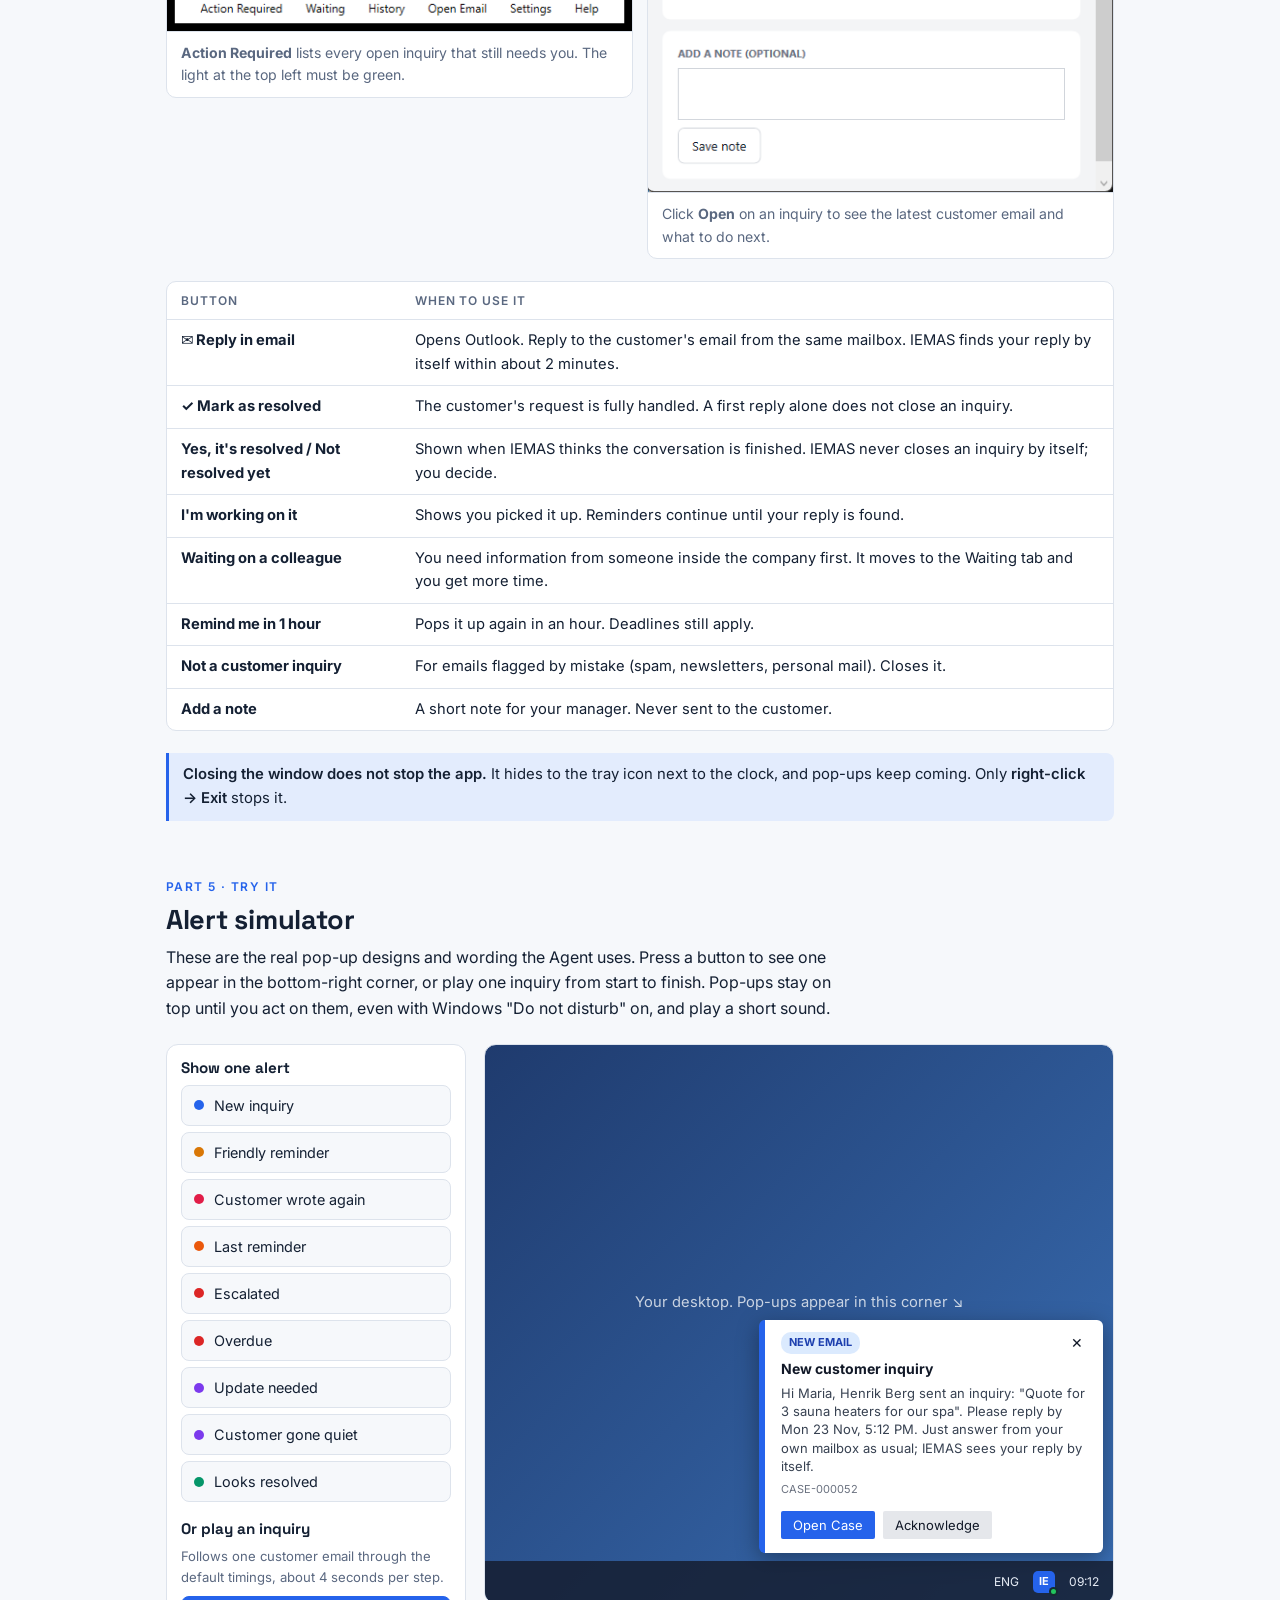
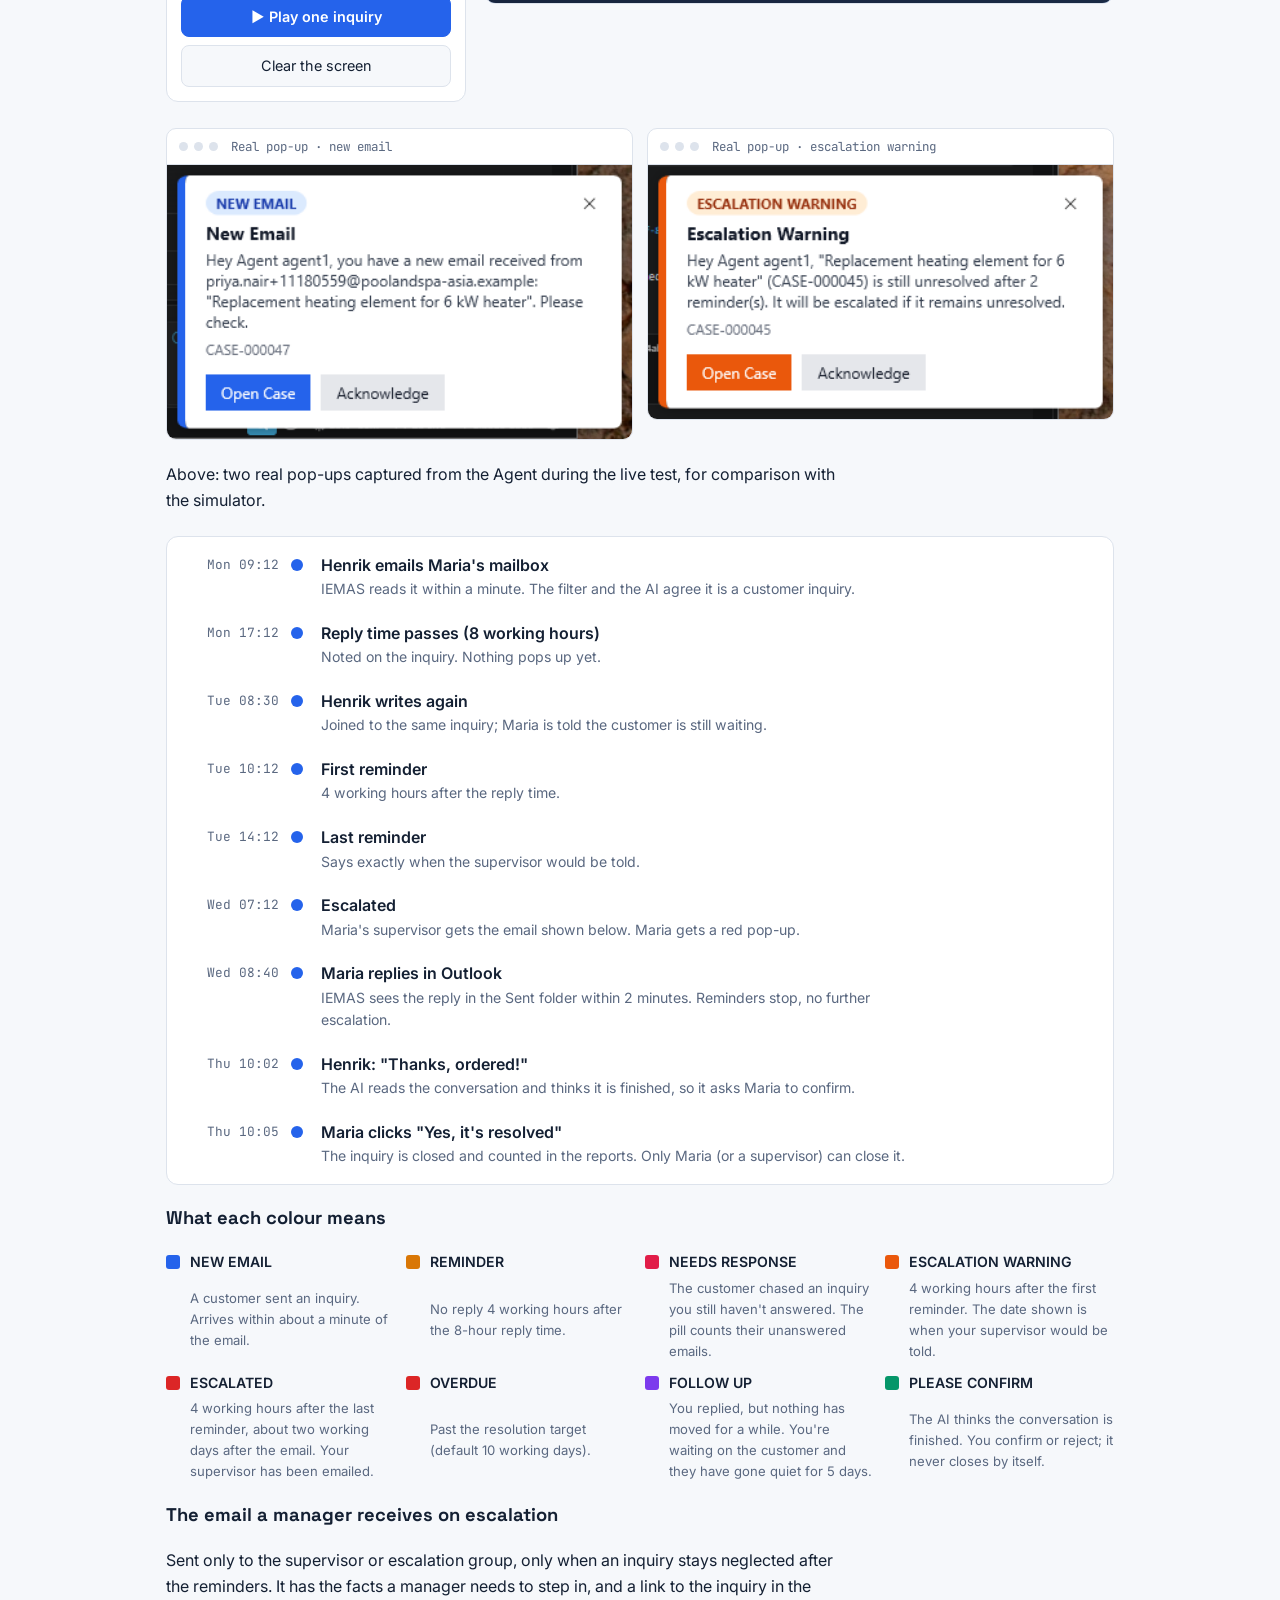
==== commit 030c756d: "SAWO office hours, realistic escalation, AI double-check, email+password setup, practice run - Per-w" ====
--- a/web-cms/public/rollout-guide/index.html
+++ b/web-cms/public/rollout-guide/index.html
@@ -316,7 +316,7 @@
             <tr><td class="k">BOOTSTRAP_ADMIN_EMAIL / _PASSWORD</td><td>Your own CMS login. Created on the first start only.</td></tr>
             <tr><td class="k">OPENROUTER_API_KEY</td><td>The AI key from openrouter.ai/keys.</td></tr>
             <tr><td class="k">DOMAIN</td><td>The server's IP address, for example <code>172.16.2.68</code> (or a DNS name if you have one).</td></tr>
-            <tr><td class="k">CORS_ORIGIN</td><td><code>http://172.16.2.68:8191</code> (the address people open the CMS on).</td></tr>
+            <tr><td class="k">CORS_ORIGIN</td><td><code>https://172.16.2.68:8443</code> (the address people open the CMS on).</td></tr>
             <tr><td class="k">ASPNETCORE_ENVIRONMENT</td><td>Leave as <code>Production</code>.</td></tr>
           </tbody>
         </table></div>
@@ -336,8 +336,8 @@
       </div></li>
     <li><h3>Log in to the CMS</h3>
       <div class="step-body">
-        <p>From any PC open <code>http://172.16.2.68:8191</code>. Log in with the admin email and password from <code>.env</code>.</p>
-        <figure class="screen"><div class="bar"><i></i><i></i><i></i>&nbsp;http://172.16.2.68:8191/login</div><img src="img/cms-login.png" alt="IEMAS CMS login page" loading="lazy"><figcaption>The CMS login page.</figcaption></figure>
+        <p>From any PC open <code>https://172.16.2.68:8443</code>. The browser warns about the certificate the first time because the server made its own; choose <b>Advanced → Continue</b>. Log in with the admin email and password from <code>.env</code>.</p>
+        <figure class="screen"><div class="bar"><i></i><i></i><i></i>&nbsp;https://172.16.2.68:8443/login</div><img src="img/cms-login.png" alt="IEMAS CMS login page" loading="lazy"><figcaption>The CMS login page.</figcaption></figure>
       </div></li>
     <li><h3>Schedule a daily backup</h3>
       <div class="step-body">
@@ -357,12 +357,12 @@
   <ol class="steps">
     <li><h3>Add the employees</h3>
       <div class="step-body">
-        <p><b>People &amp; Devices → Employees.</b> One row per person, with the company email address they will register the Agent with.</p>
+        <p><b>People &amp; Devices → Employees.</b> You can skip this for people whose email address names them: IEMAS adds the employee by itself when their mailbox is added. Add managers here, and set each person's <b>Supervisor</b>.</p>
         <figure class="screen"><div class="bar"><i></i><i></i><i></i>&nbsp;People &amp; Devices → Employees</div><img src="img/cms-employees.png" alt="Employees page" loading="lazy"></figure>
       </div></li>
     <li><h3>Add each mailbox and choose its owner</h3>
       <div class="step-body">
-        <p><b>Email → Email Accounts → Add.</b> Enter the mailbox address, the IMAP server and its password, and choose the <b>owner</b>: the employee whose PC gets the alerts for this mailbox. Press <b>Test connection</b> and make sure the <b>Sent folder</b> is found; IEMAS needs it to see the replies.</p>
+        <p><b>Email → Email Accounts → Add.</b> For a company address, enter only the <b>email address</b> and <b>password</b>; the company mail server is already filled in. Press <b>Test connection</b>, then <b>Add account</b>. The <b>owner</b> (the employee whose PC gets the alerts) is chosen automatically by email address. Employees can also add their own mailbox from their PC (Part 3), so you do not have to collect passwords.</p>
         <figure class="screen"><div class="bar"><i></i><i></i><i></i>&nbsp;Email → Email Accounts</div><img src="img/cms-email-accounts.png" alt="Email accounts page" loading="lazy"></figure>
       </div></li>
     <li><h3>Set the outgoing mail account</h3>
@@ -377,13 +377,13 @@
       </div></li>
     <li><h3>Set working hours and holidays</h3>
       <div class="step-body">
-        <p><b>Alerts &amp; Escalation → Reminder Policies → Default.</b> Set the office hours, time zone, whether weekends count, and the public holidays. Every deadline (first reply within 4 working hours, reminders, escalation, the 5-day resolution target) counts only these hours.</p>
-        <div class="note warn"><b>Do this before go-live.</b> Out of the box the default policy counts around the clock, so an email on Friday evening would escalate during the weekend.</div>
+        <p><b>Alerts &amp; Escalation → Reminder Policies → Default.</b> The office hours are pre-set to <b>Monday to Thursday 07:00-18:00 and Friday 07:00-16:00</b>, Asia/Manila time. Add the public holidays. Every deadline counts only these hours, and reminders and escalations are only sent during them. Friday is set to 16:00 on purpose: on days people stay until 18:00 they still get pop-ups and their replies count, but nobody is escalated for leaving on time.</p>
+        <div class="note warn"><b>Add the holidays before go-live,</b> otherwise a holiday counts as a normal working day.</div>
         <figure class="screen"><div class="bar"><i></i><i></i><i></i>&nbsp;Alerts &amp; Escalation → Reminder Policies</div><img src="img/cms-reminder-policies.png" alt="Reminder policies page" loading="lazy"></figure>
       </div></li>
     <li><h3>Check the system is healthy</h3>
       <div class="step-body">
-        <p><b>System → System Health.</b> All background jobs should show a recent successful run. In <b>System → System Settings</b>, set <b>CMS web address</b> to <code>http://172.16.2.68:8191</code> (the "Open case" button in escalation emails uses it), and make sure <b>TEST MODE: count hours as minutes</b> is off.</p>
+        <p><b>System → System Health.</b> All background jobs should show a recent successful run. In <b>System → System Settings</b>, set <b>CMS web address</b> to <code>https://172.16.2.68:8443</code> (the "Open case" button in escalation emails uses it), and make sure <b>TEST MODE: count hours as minutes</b> is off.</p>
         <figure class="screen"><div class="bar"><i></i><i></i><i></i>&nbsp;System → System Health</div><img src="img/cms-system-health.png" alt="System health page" loading="lazy"></figure>
       </div></li>
   </ol>
@@ -394,7 +394,7 @@
   <div class="part-head">
     <div class="eyebrow">Part 3 · on every employee PC</div>
     <h2>Install the IEMAS Agent</h2>
-    <p class="who">Who: an <b>administrator</b> downloads the installer once; the <b>employee</b> (or IT) runs it on the PC. About 2 minutes per PC, and no approval step.</p>
+    <p class="who">Who: an <b>administrator</b> downloads the installer once; the <b>employee</b> runs it and, if asked, signs in with their work email and password. About 2 minutes per PC.</p>
   </div>
   <ol class="steps">
     <li><h3>Download the installer from the CMS</h3>
@@ -404,7 +404,7 @@
           <li><b>One person</b> (pick their mailbox): nothing to type on the PC at all. Best when IT sets up each PC.</li>
           <li><b>Everyone</b>: one zip for the whole team; each person types their own email address once.</li>
         </ul>
-        <p>Check the <b>server address</b> (the address the PCs use, for example <code>http://172.16.2.68:8191</code>), keep <b>Server uses its own certificate</b> ticked when the server is reached by IP address, then <b>Download zip</b>.</p>
+        <p>Check the <b>server address</b> (the address the PCs use, for example <code>https://172.16.2.68:8443</code>), keep <b>Server uses its own certificate</b> ticked when the server is reached by IP address, then <b>Download zip</b>.</p>
         <figure class="screen"><div class="bar"><i></i><i></i><i></i>&nbsp;People &amp; Devices → Windows Agents</div><img src="img/cms-agent-installer.png" alt="Download installer panel on the Windows Agents page" loading="lazy"><figcaption>Every installer has an expiry date and a maximum number of PCs, and can be withdrawn here. PCs already connected keep working.</figcaption></figure>
         <div class="note warn"><b>Treat the zip like a password.</b> Until it expires or is used up, anyone who runs it can connect a PC to IEMAS for the mailbox it allows. Send it directly to the person, not to a group or a shared folder.</div>
       </div></li>
@@ -421,7 +421,8 @@
       </div></li>
     <li><h3>Check the light is green</h3>
       <div class="step-body">
-        <p>With a one-person installer, the Agent shows <b>● Connected</b> and the employee's name within a few seconds. With an "Everyone" installer, the person types their company email address once and clicks <b>Register</b>; it connects straight away.</p>
+        <p>With a one-person installer, the Agent shows <b>● Connected</b> and the employee's name within a few seconds. Otherwise the person types their <b>work email and password</b>, clicks <b>Test connection</b>, then <b>Connect</b>. IEMAS signs in to the company mail server to check them, adds the mailbox to the CMS, approves the PC and sends a confirmation email to their inbox.</p>
+        <div class="note warn"><b>Use the https address (port 8443).</b> The password travels from the PC to the server; the Agent asks before sending it over plain http.</div>
         <div class="shots-2">
           <figure class="screen"><div class="bar"><i></i><i></i><i></i>&nbsp;"Everyone" installer · first start</div><img src="img/agent-connect.png" alt="Agent asking for the email address after an Everyone installer" loading="lazy"></figure>
           <figure class="screen"><div class="bar"><i></i><i></i><i></i>&nbsp;Connected</div><img src="img/agent-main.png" alt="Agent connected and listing inquiries" loading="lazy"></figure>
@@ -429,6 +430,7 @@
       </div></li>
   </ol>
   <details class="faq"><summary>Setting up a PC by hand instead (no installer)</summary>
+    <p>With "Employees can register their own mailbox" on (System Settings → Mailbox defaults), a PC set up by hand needs only the server address and the work email and password. The approval steps below are for when it is off.</p>
     <p>Install the runtime with <code>winget install Microsoft.DotNet.DesktopRuntime.8</code>, copy <code>IemasAgent.exe</code> from the server's <code>windows-clientgent-release</code> folder and start it. In <b>Settings</b> enter the server address, tick <b>Allow self-signed certificates</b>, and Save. Register with the company email address; the PC then appears as <b>Pending</b> under Windows Agents until an administrator chooses the employee and presses <b>Approve</b>. An installer that has expired falls back to this same Pending request.</p>
   </details>
   <div class="note"><b>Updating the Agent later:</b> download a new installer and run it the same way. The registration is kept.</div>
@@ -439,6 +441,7 @@
   <div class="part-head">
     <div class="eyebrow">Part 4 · for every employee</div>
     <h2>Using the Agent the first time</h2>
+    <p>The first time it connects, the Agent opens <b>Show me around</b>: what appears on the PC, the real reply and escalation times for that person, and a <b>practice inquiry</b> that goes from new email to escalation while they watch. Only that employee receives its pop-ups and emails, and it is deleted afterwards. It can be opened again from the Help tab, and an administrator can start it from <b>Windows Agents → Practice run</b>.</p>
     <p>The Agent shows the inquiries that need you. You still answer customers in Outlook. When the customer's request is fully handled, you confirm it in the Agent.</p>
   </div>
   <div class="shots-2">
@@ -517,7 +520,7 @@
     <div class="eyebrow">If something is not right</div>
     <h2>Troubleshooting</h2>
   </div>
-  <details class="faq"><summary>The Agent stays on "Connecting…"</summary><p>Check the Server URL in Settings (https, port 8443) and that "Allow self-signed certificates" is ticked. From the PC, open http://172.16.2.68:8191 in a browser: if that fails too, check the server's firewall rule and that Docker Desktop is running on the server.</p></details>
+  <details class="faq"><summary>The Agent stays on "Connecting…"</summary><p>Check the Server URL in Settings (https, port 8443) and that "Allow self-signed certificates" is ticked. From the PC, open https://172.16.2.68:8443 in a browser: if that fails too, check the server's firewall rule and that Docker Desktop is running on the server.</p></details>
   <details class="faq"><summary>Registration fails, or the installer "can no longer be used"</summary><p>The email must be a mailbox IEMAS watches, with an owner set on the Email Accounts page. An installer that expired, was used up or was withdrawn still installs the Agent, but the PC then waits as Pending under Windows Agents: approve it there, or download a new installer.</p></details>
   <details class="faq"><summary>I replied but still get reminders</summary><p>Wait 2 minutes for the Sent-folder check. Reply to the customer's own email (not a new email) from the mailbox the customer wrote to. If you answered by phone, open the inquiry and use Mark as resolved or add a note.</p></details>
   <details class="faq"><summary>A customer email did not become an inquiry</summary><p>Allow a couple of minutes. Newsletters, auto-replies and internal mail are filtered out on purpose. Emails the AI was unsure about wait for a supervisor in the Review queue (Email → Email Classification).</p></details>
@@ -530,34 +533,34 @@
 
 <script>
 const ALERTS = [
-  { key: "new", label: "New email", badge: "NEW EMAIL", accent: "#2563EB", tint: "#DBEAFE", text: "#1E40AF",
-    title: "New Email", msg: 'Hey Maria, you have a new email received from henrik.berg@example.com: "Quote for 3 sauna heaters for our spa". Please check.' },
-  { key: "rem", label: "Reminder", badge: "REMINDER", accent: "#D97706", tint: "#FEF3C7", text: "#92400E",
-    title: "Reminder", msg: 'Hey Maria, you haven\'t replied to the email "Quote for 3 sauna heaters for our spa" from henrik.berg@example.com. Please reply.' },
+  { key: "new", label: "New inquiry", badge: "NEW EMAIL", accent: "#2563EB", tint: "#DBEAFE", text: "#1E40AF",
+    title: "New customer inquiry", msg: 'Hi Maria, Henrik Berg sent an inquiry: "Quote for 3 sauna heaters for our spa". Please reply by Mon 23 Nov, 5:12 PM. Just answer from your own mailbox as usual; IEMAS sees your reply by itself.' },
+  { key: "rem", label: "Friendly reminder", badge: "REMINDER", accent: "#D97706", tint: "#FEF3C7", text: "#92400E",
+    title: "Friendly reminder", msg: 'Hi Maria, "Quote for 3 sauna heaters for our spa" from Henrik Berg is still waiting for a reply. It was due Mon 23 Nov, 5:12 PM. If you already answered by phone or from another mailbox, open it and mark it resolved.' },
   { key: "again", label: "Customer wrote again", badge: "NEEDS RESPONSE", accent: "#E11D48", tint: "#FFE4E6", text: "#9F1239", count: 2,
-    title: "Customer follow-up: still needs your response", msg: 'Hey Maria, Henrik Berg wrote again on CASE-000052 and is still waiting for your reply (2 unanswered email(s), first one 3h 10m ago). Latest: "Re: Quote for 3 sauna heaters".' },
-  { key: "warn", label: "Escalation warning", badge: "ESCALATION WARNING", accent: "#EA580C", tint: "#FFEDD5", text: "#9A3412",
-    title: "Escalation Warning", msg: 'Hey Maria, "Quote for 3 sauna heaters for our spa" (CASE-000052) is still unresolved after 2 reminder(s). It will be escalated if it remains unresolved.' },
+    title: "Customer follow-up: still needs your response", msg: 'Hi Maria, Henrik Berg wrote again on CASE-000052 and is still waiting for your reply (2 unanswered email(s), the first 23h 18m ago). Latest: "Re: Quote for 3 sauna heaters". Please reply by Mon 23 Nov, 5:12 PM.' },
+  { key: "warn", label: "Last reminder", badge: "ESCALATION WARNING", accent: "#EA580C", tint: "#FFEDD5", text: "#9A3412",
+    title: "Last reminder (escalation warning)", msg: 'Maria, this is the last reminder for "Quote for 3 sauna heaters for our spa" (CASE-000052). If there is no reply by Wed 25 Nov, 7:12 AM, your supervisor will be told so they can help. A short reply to the customer is enough to stop this.' },
   { key: "esc", label: "Escalated", badge: "ESCALATED", accent: "#DC2626", tint: "#FEE2E2", text: "#991B1B",
-    title: "Escalated", msg: '"Quote for 3 sauna heaters for our spa" (CASE-000052) from henrik.berg@example.com has been escalated to management because it still needs your attention.' },
+    title: "Escalated to your supervisor", msg: '"Quote for 3 sauna heaters for our spa" (CASE-000052) from Henrik Berg has been waiting 1d 22h, so your supervisor was asked to help. Please reply to the customer when you can, or add a note if you are already handling it.' },
   { key: "over", label: "Overdue", badge: "OVERDUE", accent: "#DC2626", tint: "#FEE2E2", text: "#991B1B",
-    title: "Overdue", msg: 'Overdue: "Quote for 3 sauna heaters for our spa" from Henrik Berg (henrik.berg@example.com), received 2026-11-18 09:12, outstanding for 5 working days. Summary: Spa owner asks for a price on three 9 kW heaters.' },
+    title: "Overdue", msg: 'Hi Maria, "Quote for 3 sauna heaters for our spa" from Henrik Berg has been open for 14d 0h, longer than the target. Please send the customer an update, or mark it resolved if it is finished.' },
   { key: "update", label: "Update needed", badge: "FOLLOW UP", accent: "#7C3AED", tint: "#EDE9FE", text: "#5B21B6",
-    title: "Update needed", msg: 'Hey Maria, "Quote for 3 sauna heaters for our spa" (CASE-000052) from henrik.berg@example.com has had no progress for 1 working day. Please reply to the customer or update the inquiry.' },
+    title: "Update needed", msg: 'Hi Maria, "Quote for 3 sauna heaters for our spa" (CASE-000052) from Henrik Berg has been quiet for a while. Please reply to the customer, add a note on where it stands, or mark it resolved.' },
   { key: "follow", label: "Customer gone quiet", badge: "FOLLOW UP", accent: "#7C3AED", tint: "#EDE9FE", text: "#5B21B6",
-    title: "Follow-up may be needed", msg: 'Hey Maria, henrik.berg@example.com has not replied to you about "Quote for 3 sauna heaters for our spa" (CASE-000052) for 3 days. Please follow up, or close the inquiry if it is settled.' },
+    title: "Follow-up may be needed", msg: 'Hi Maria, Henrik Berg has not answered about "Quote for 3 sauna heaters for our spa" (CASE-000052) for a few days. A short follow-up may help. If the matter is settled, mark it resolved.' },
   { key: "conf", label: "Looks resolved", badge: "PLEASE CONFIRM", accent: "#059669", tint: "#D1FAE5", text: "#065F46",
-    title: "Please confirm: resolved?", msg: 'Hey Maria, "Quote for 3 sauna heaters for our spa" (CASE-000052) from henrik.berg@example.com looks resolved. Please confirm it is resolved, or reject so monitoring continues.' },
+    title: "Please confirm: resolved?", msg: 'Hi Maria, "Quote for 3 sauna heaters for our spa" (CASE-000052) from Henrik Berg looks finished. Please confirm it is resolved, or choose Not resolved yet to keep following it.' },
 ];
 const MEANING = {
-  new: "A customer email needs a reply. Arrives within about a minute of the email.",
-  rem: "No reply found yet after the first deadline (default 4 working hours), then every 2 hours.",
+  new: "A customer sent an inquiry. Arrives within about a minute of the email.",
+  rem: "No reply 4 working hours after the 8-hour reply time.",
   again: "The customer chased an inquiry you still haven't answered. The pill counts their unanswered emails.",
-  warn: "Last call: the next missed deadline sends it to your manager.",
-  esc: "Your manager has been emailed. Reply as soon as you can; nothing more is sent once you do.",
-  over: "Past the resolution target (default 5 working days).",
-  update: "You replied, but nothing has moved for a working day.",
-  follow: "You're waiting on the customer and they have gone quiet for 3 days.",
+  warn: "4 working hours after the first reminder. The date shown is when your supervisor would be told.",
+  esc: "4 working hours after the last reminder, about two working days after the email. Your supervisor has been emailed.",
+  over: "Past the resolution target (default 10 working days).",
+  update: "You replied, but nothing has moved for a while.",
+  follow: "You're waiting on the customer and they have gone quiet for 5 days.",
   conf: "The AI thinks the conversation is finished. You confirm or reject; it never closes by itself.",
 };
 const stack = document.getElementById("stack");
@@ -605,14 +608,15 @@
 
 // One inquiry, start to finish, using the default timings.
 const STEPS = [
-  { when: "Mon 09:12", clock: "09:12", t: "Henrik emails Maria's mailbox", d: "IEMAS reads it within a minute. The filter recognises a price request; no AI needed.", alert: "new" },
-  { when: "Mon 13:12", clock: "13:12", t: "No reply after 4 working hours", d: "First reminder pop-up.", alert: "rem" },
-  { when: "Mon 14:05", clock: "14:05", t: "Henrik writes again", d: "Joined to the same inquiry; Maria is told the customer is still waiting.", alert: "again" },
-  { when: "Mon 15:12", clock: "15:12", t: "Still no reply after 2 reminders", d: "Escalation warning pop-up.", alert: "warn" },
-  { when: "Mon 17:12", clock: "17:12", t: "Escalated", d: "Maria's supervisor gets the email shown below. Maria gets a red pop-up.", alert: "esc" },
-  { when: "Tue 08:40", clock: "08:40", t: "Maria replies in Outlook", d: "IEMAS sees the reply in the Sent folder within 2 minutes. Reminders stop, no further escalation.", alert: null },
-  { when: "Tue 10:02", clock: "10:02", t: "Henrik: \"Thanks, ordered!\"", d: "The AI reads the conversation and thinks it is finished, so it asks Maria to confirm.", alert: "conf" },
-  { when: "Tue 10:05", clock: "10:05", t: "Maria clicks \"Yes, it's resolved\"", d: "The inquiry is closed and counted in the reports. Only Maria (or a supervisor) can close it.", alert: null },
+  { when: "Mon 09:12", clock: "09:12", t: "Henrik emails Maria's mailbox", d: "IEMAS reads it within a minute. The filter and the AI agree it is a customer inquiry.", alert: "new" },
+  { when: "Mon 17:12", clock: "17:12", t: "Reply time passes (8 working hours)", d: "Noted on the inquiry. Nothing pops up yet.", alert: null },
+  { when: "Tue 08:30", clock: "08:30", t: "Henrik writes again", d: "Joined to the same inquiry; Maria is told the customer is still waiting.", alert: "again" },
+  { when: "Tue 10:12", clock: "10:12", t: "First reminder", d: "4 working hours after the reply time.", alert: "rem" },
+  { when: "Tue 14:12", clock: "14:12", t: "Last reminder", d: "Says exactly when the supervisor would be told.", alert: "warn" },
+  { when: "Wed 07:12", clock: "07:12", t: "Escalated", d: "Maria's supervisor gets the email shown below. Maria gets a red pop-up.", alert: "esc" },
+  { when: "Wed 08:40", clock: "08:40", t: "Maria replies in Outlook", d: "IEMAS sees the reply in the Sent folder within 2 minutes. Reminders stop, no further escalation.", alert: null },
+  { when: "Thu 10:02", clock: "10:02", t: "Henrik: \"Thanks, ordered!\"", d: "The AI reads the conversation and thinks it is finished, so it asks Maria to confirm.", alert: "conf" },
+  { when: "Thu 10:05", clock: "10:05", t: "Maria clicks \"Yes, it's resolved\"", d: "The inquiry is closed and counted in the reports. Only Maria (or a supervisor) can close it.", alert: null },
 ];
 const tl = document.getElementById("timeline");
 STEPS.forEach((s, i) => {
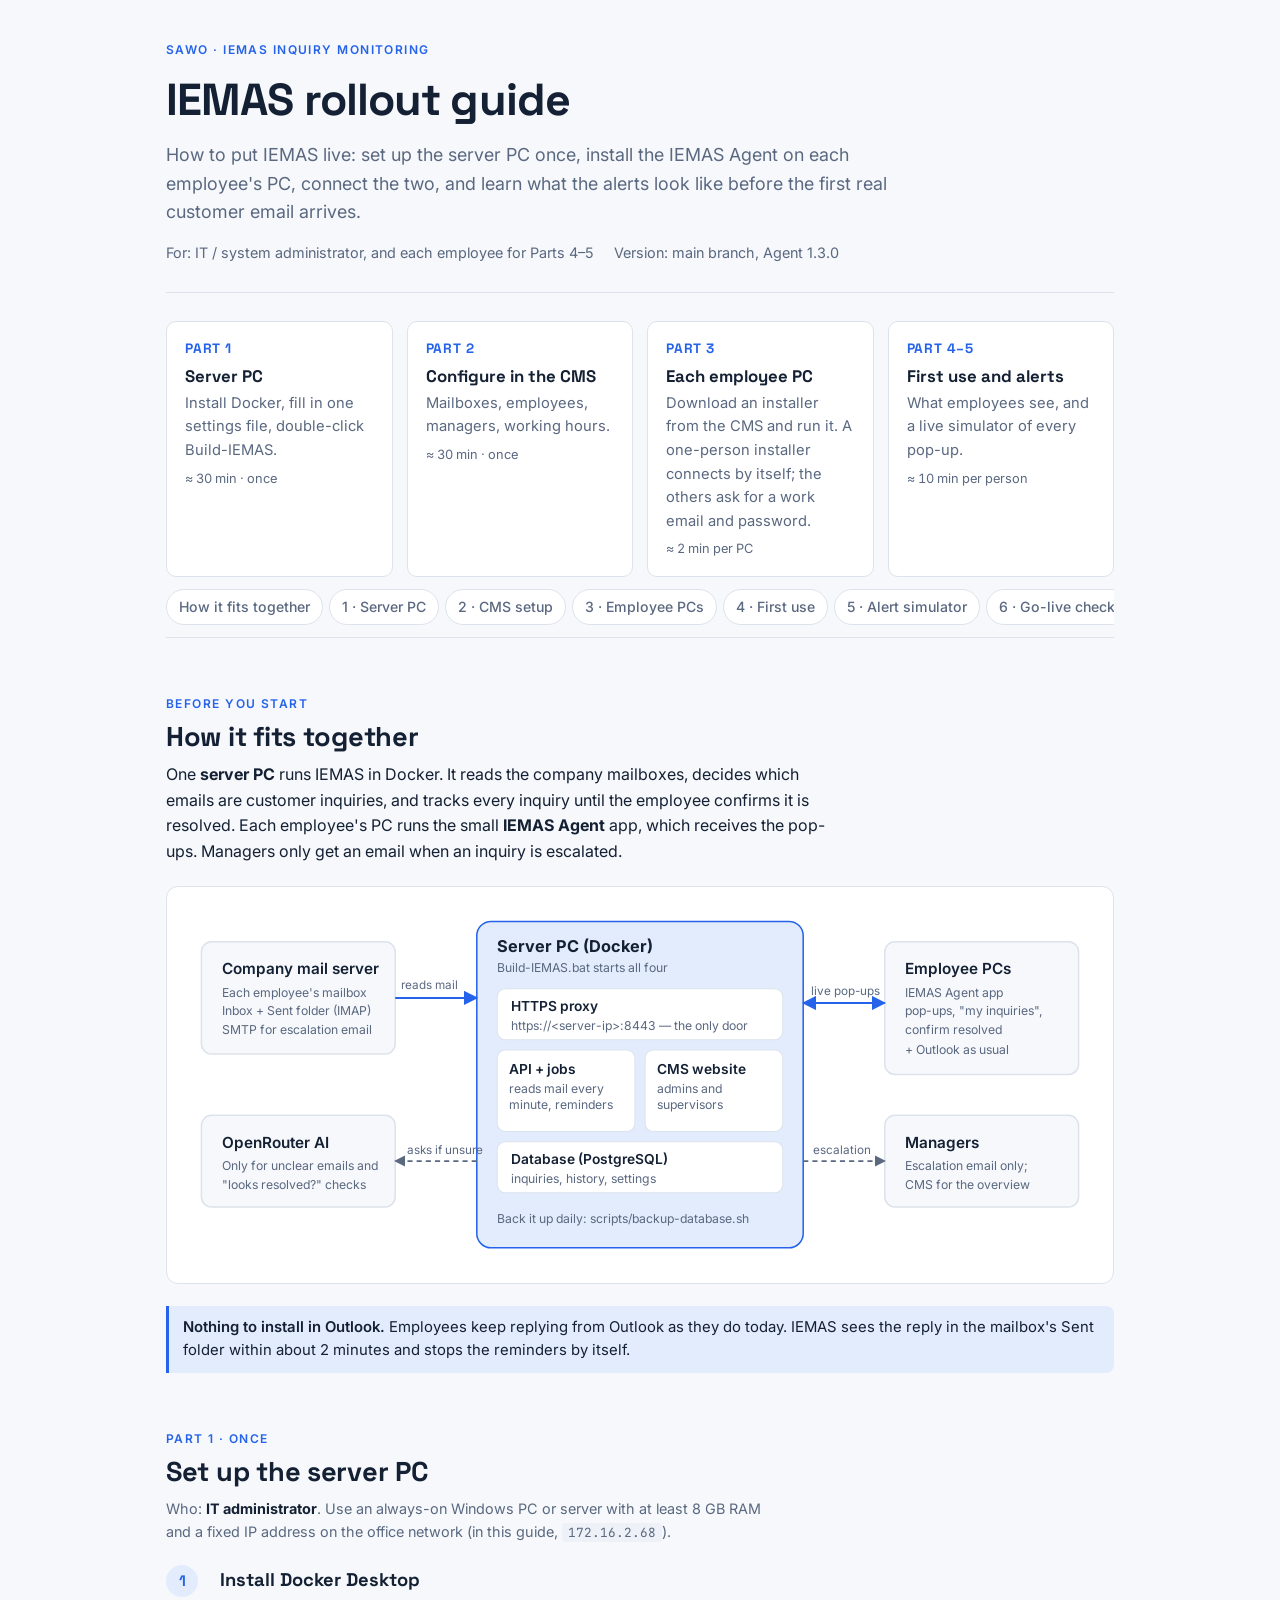
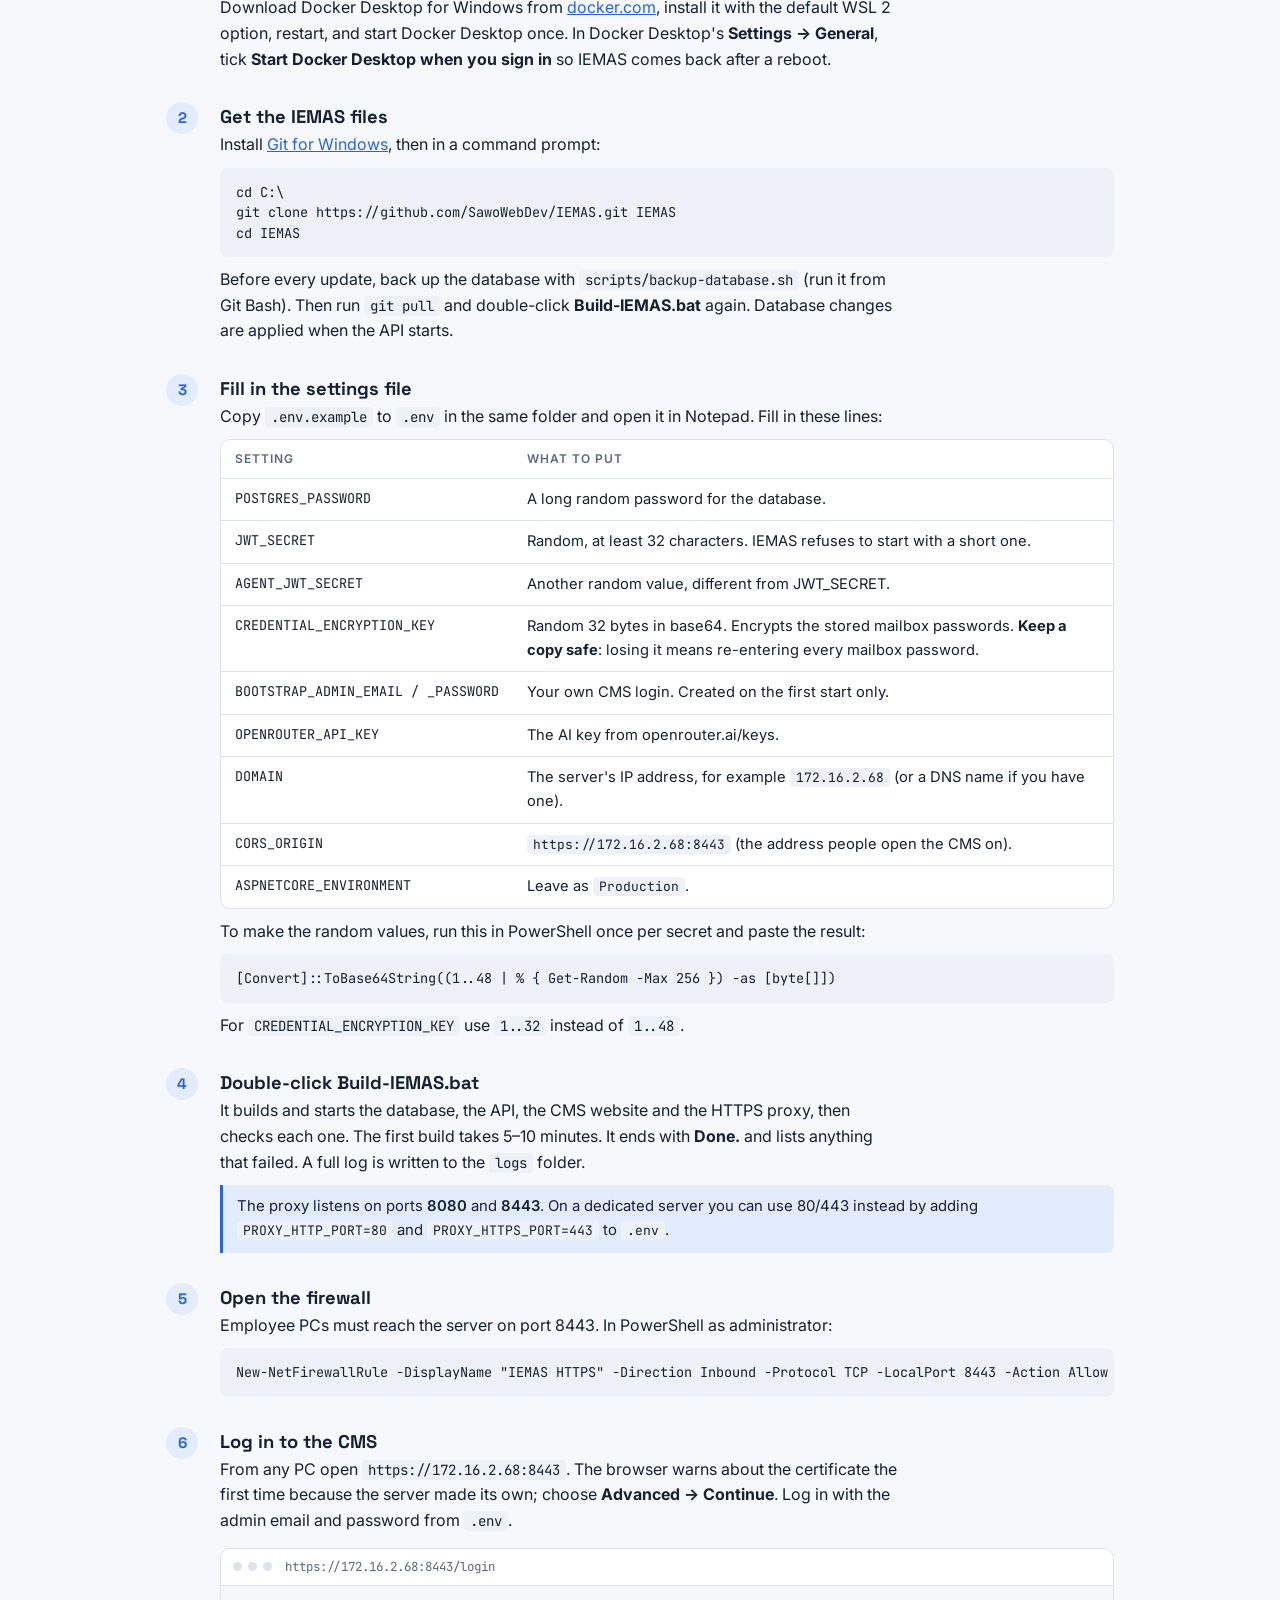
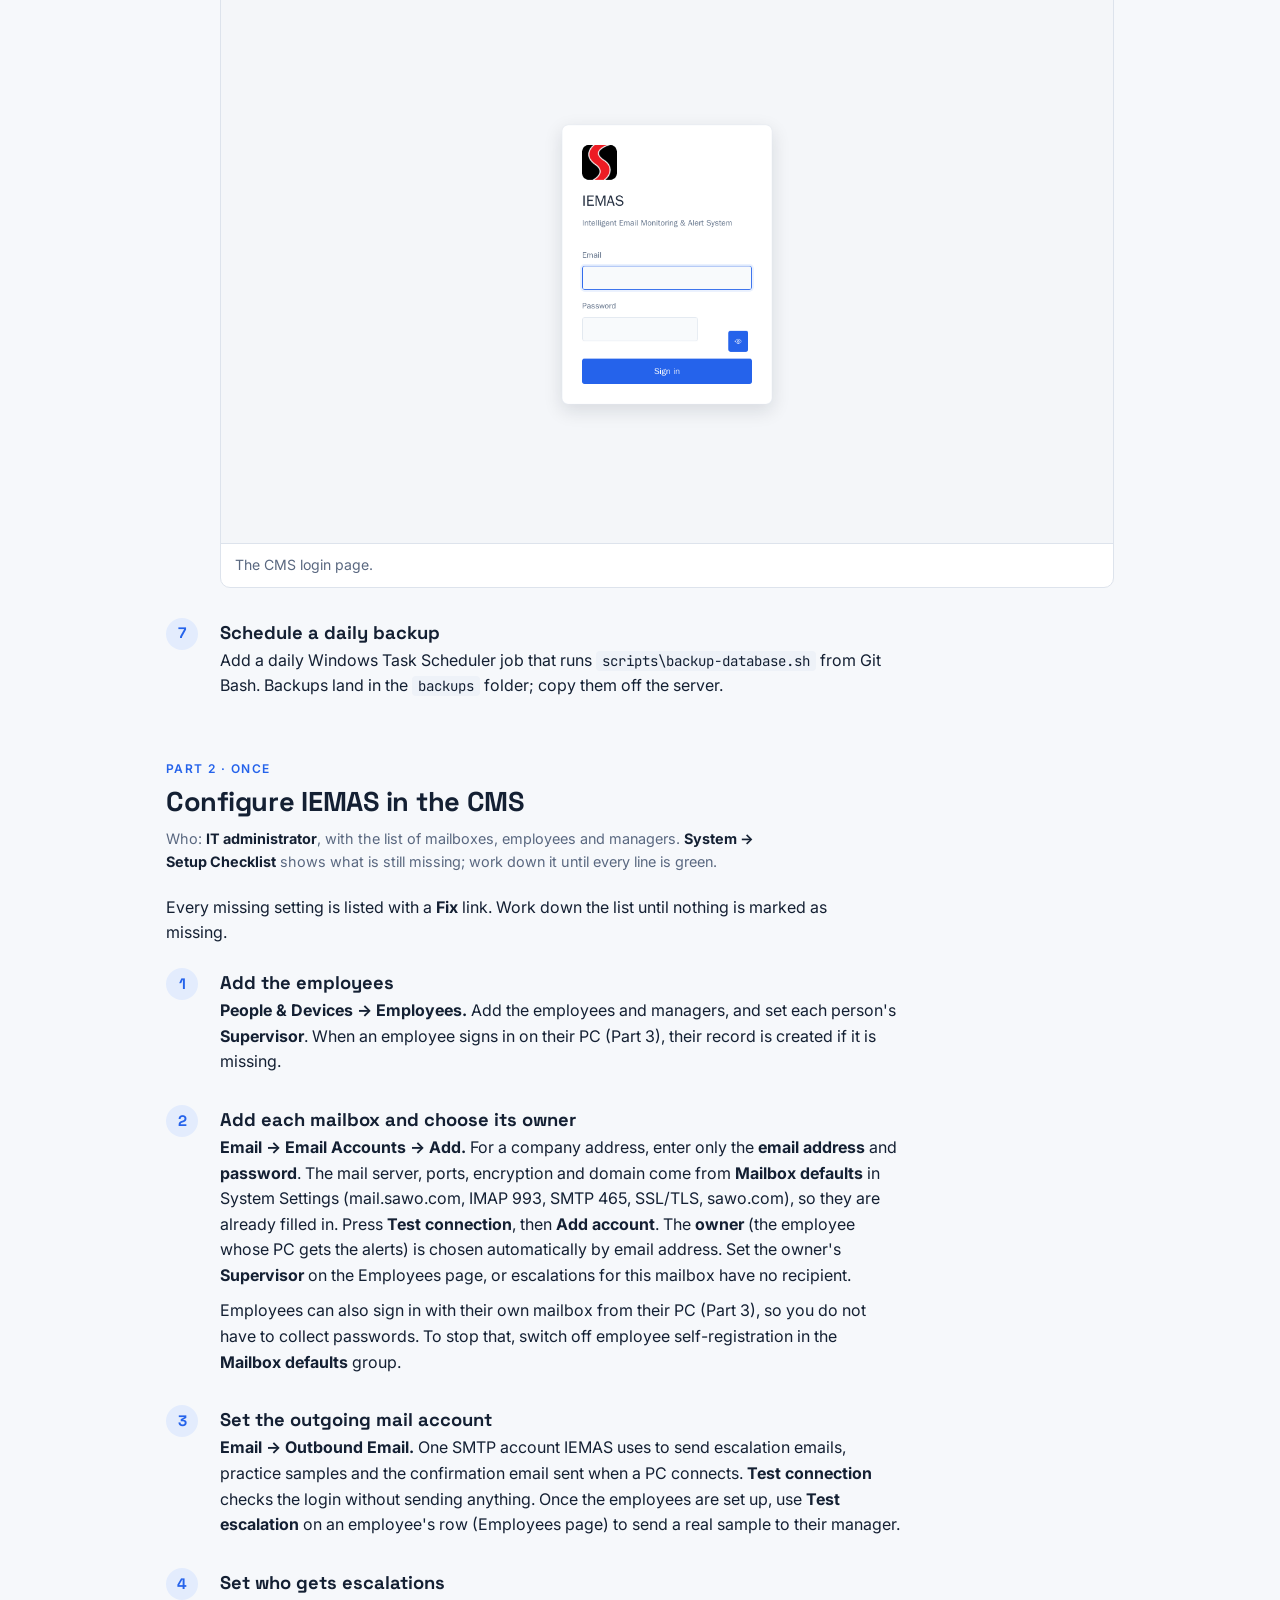
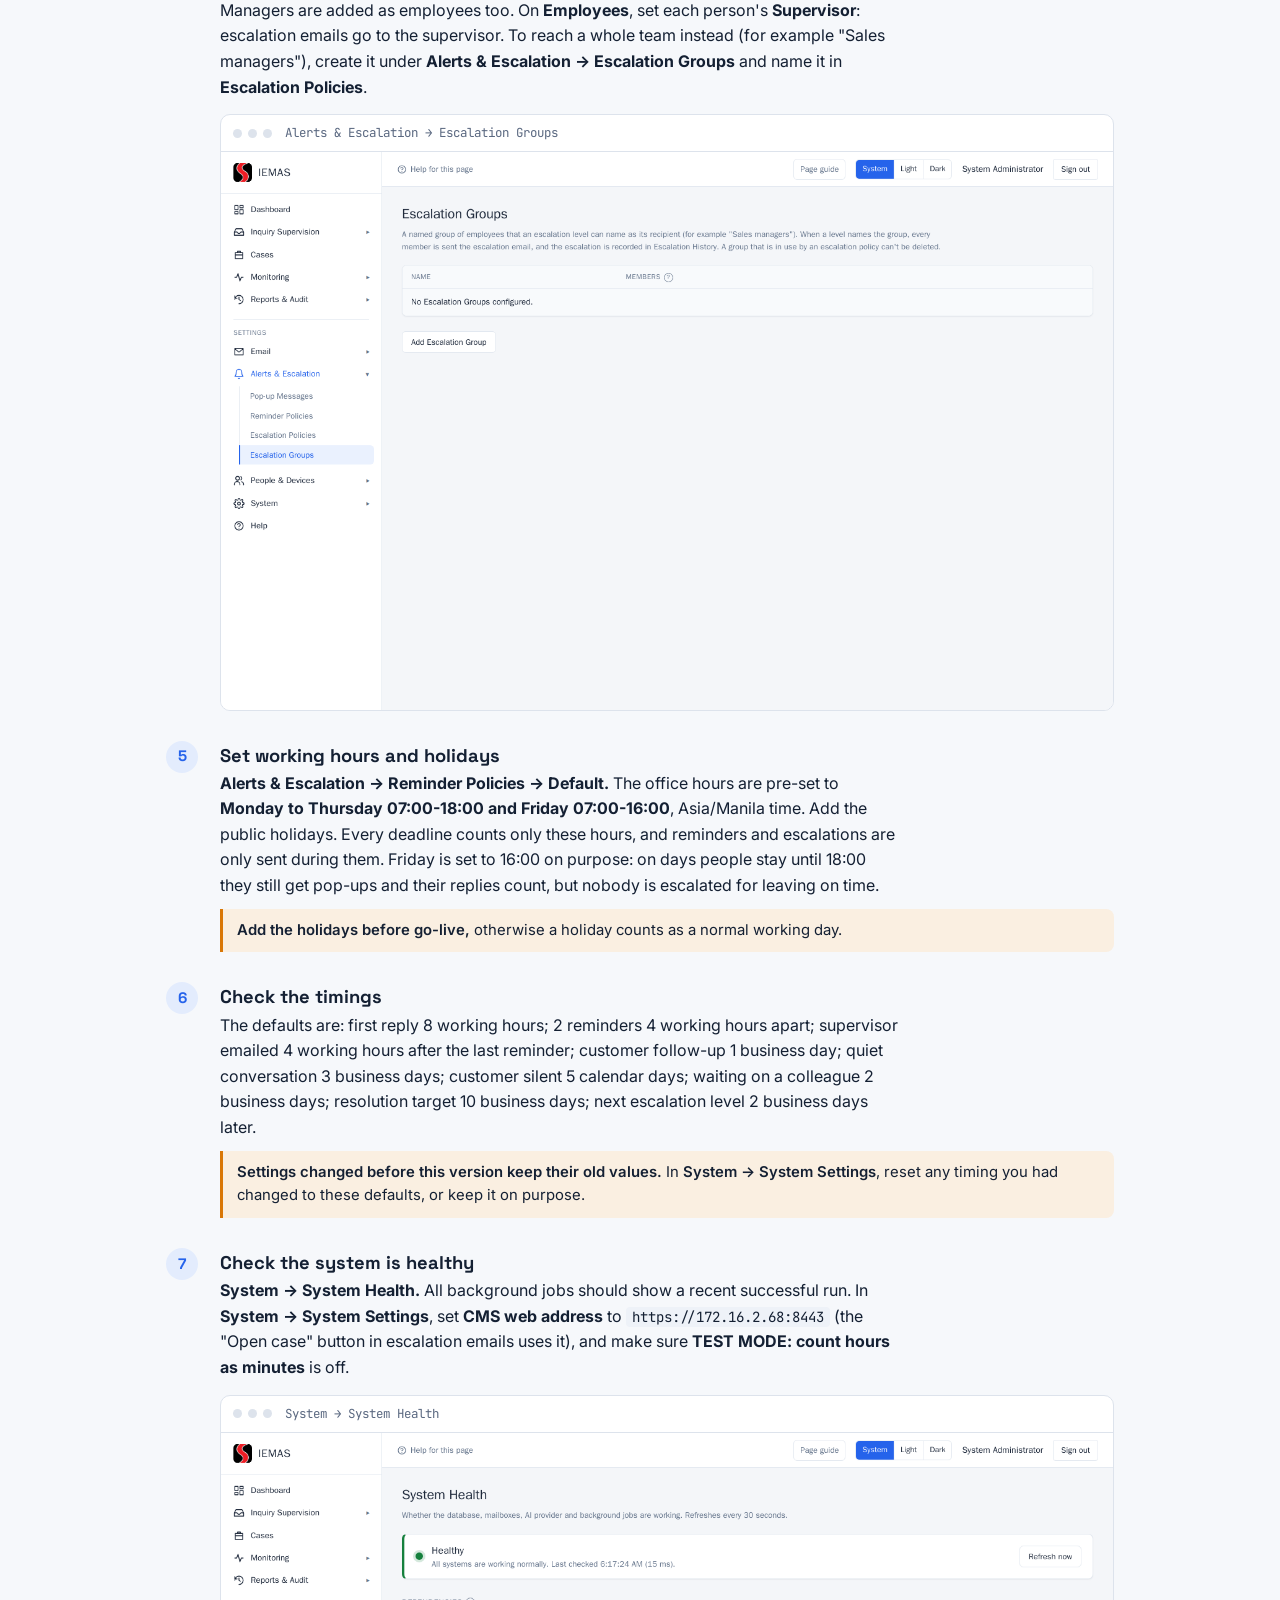
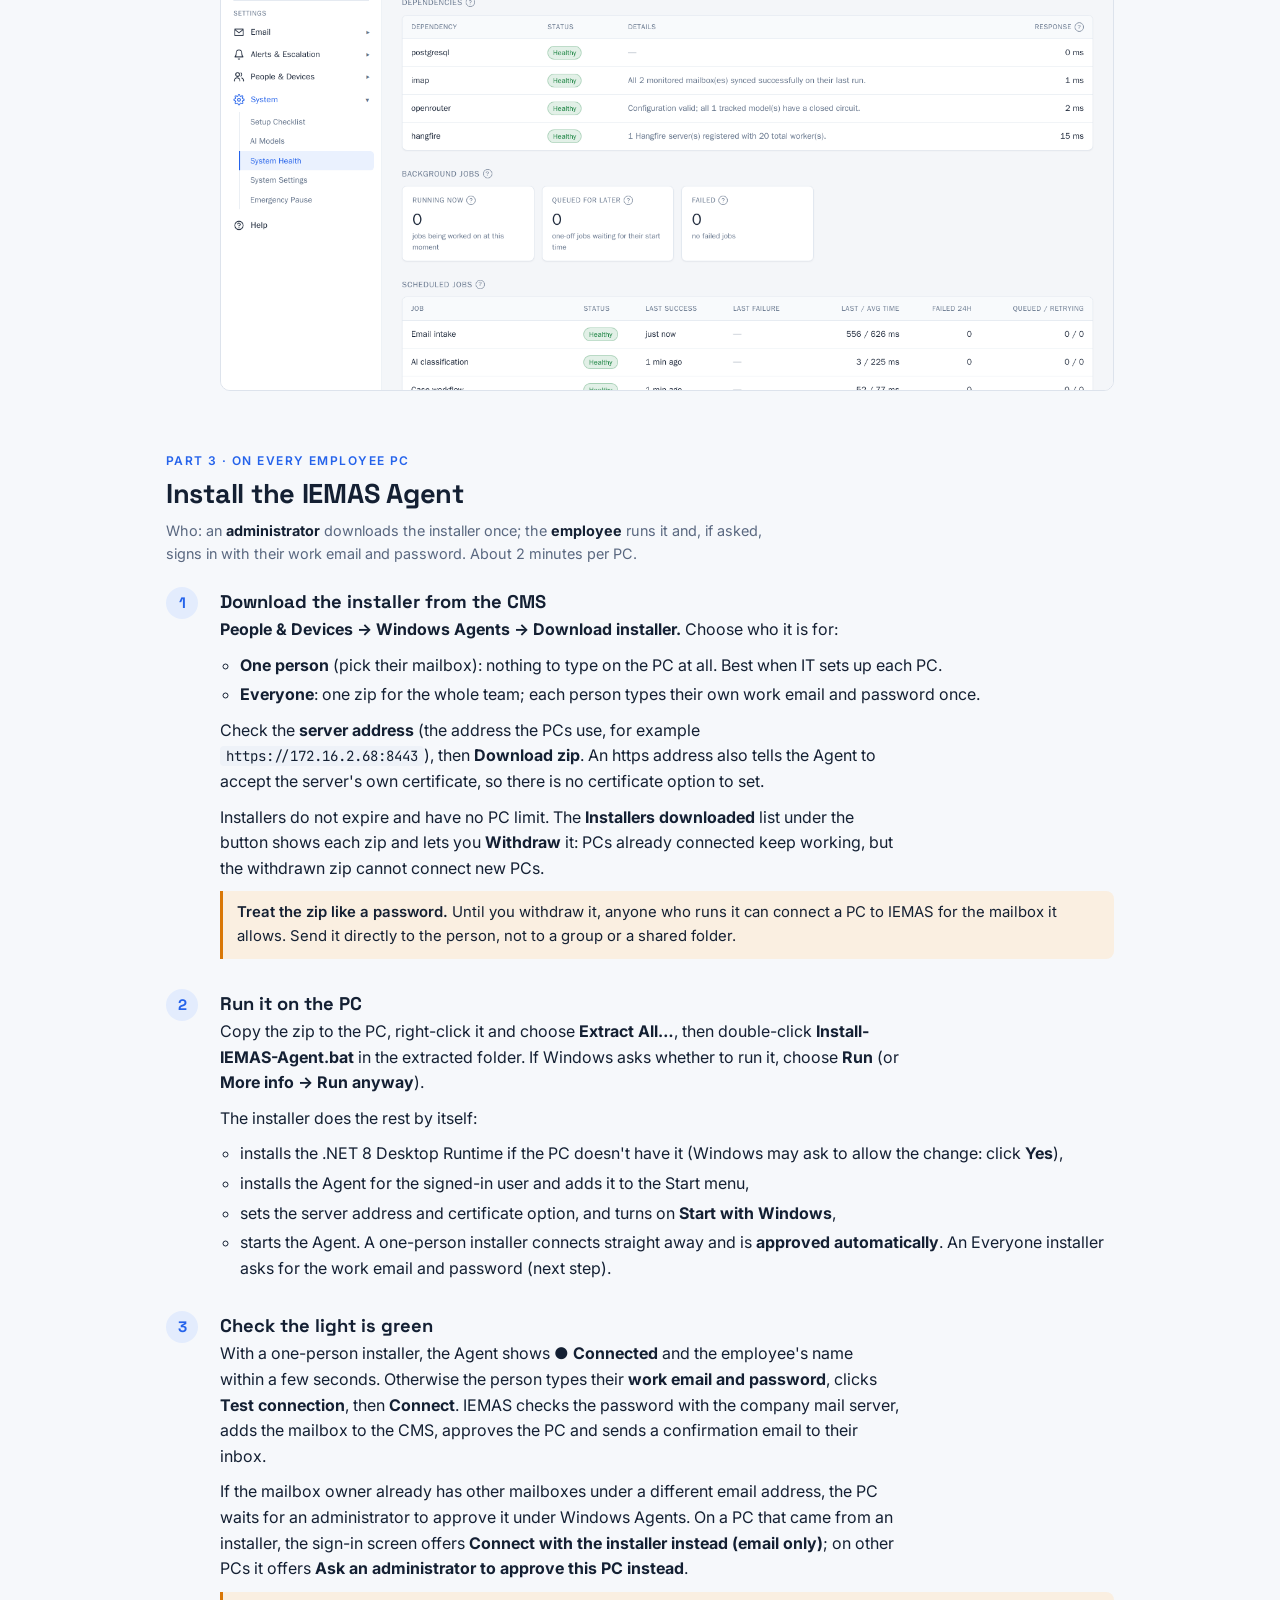
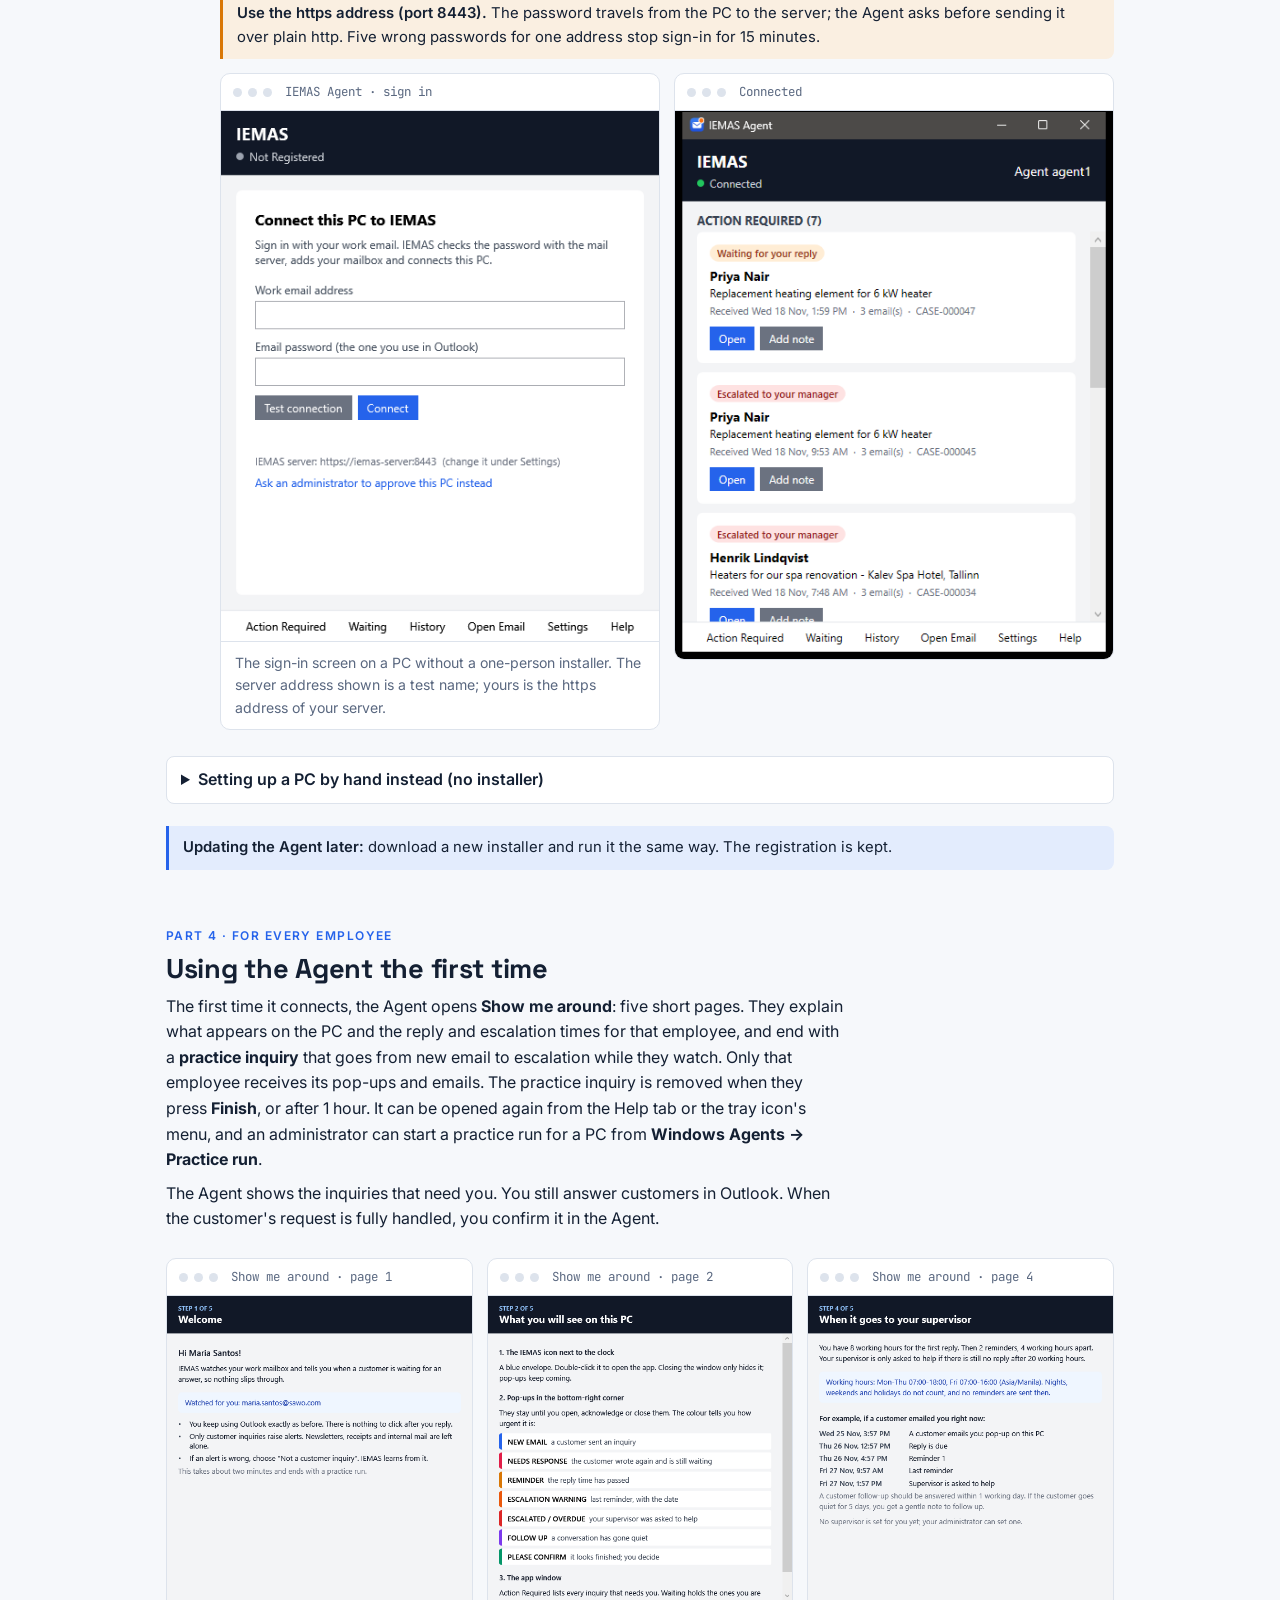
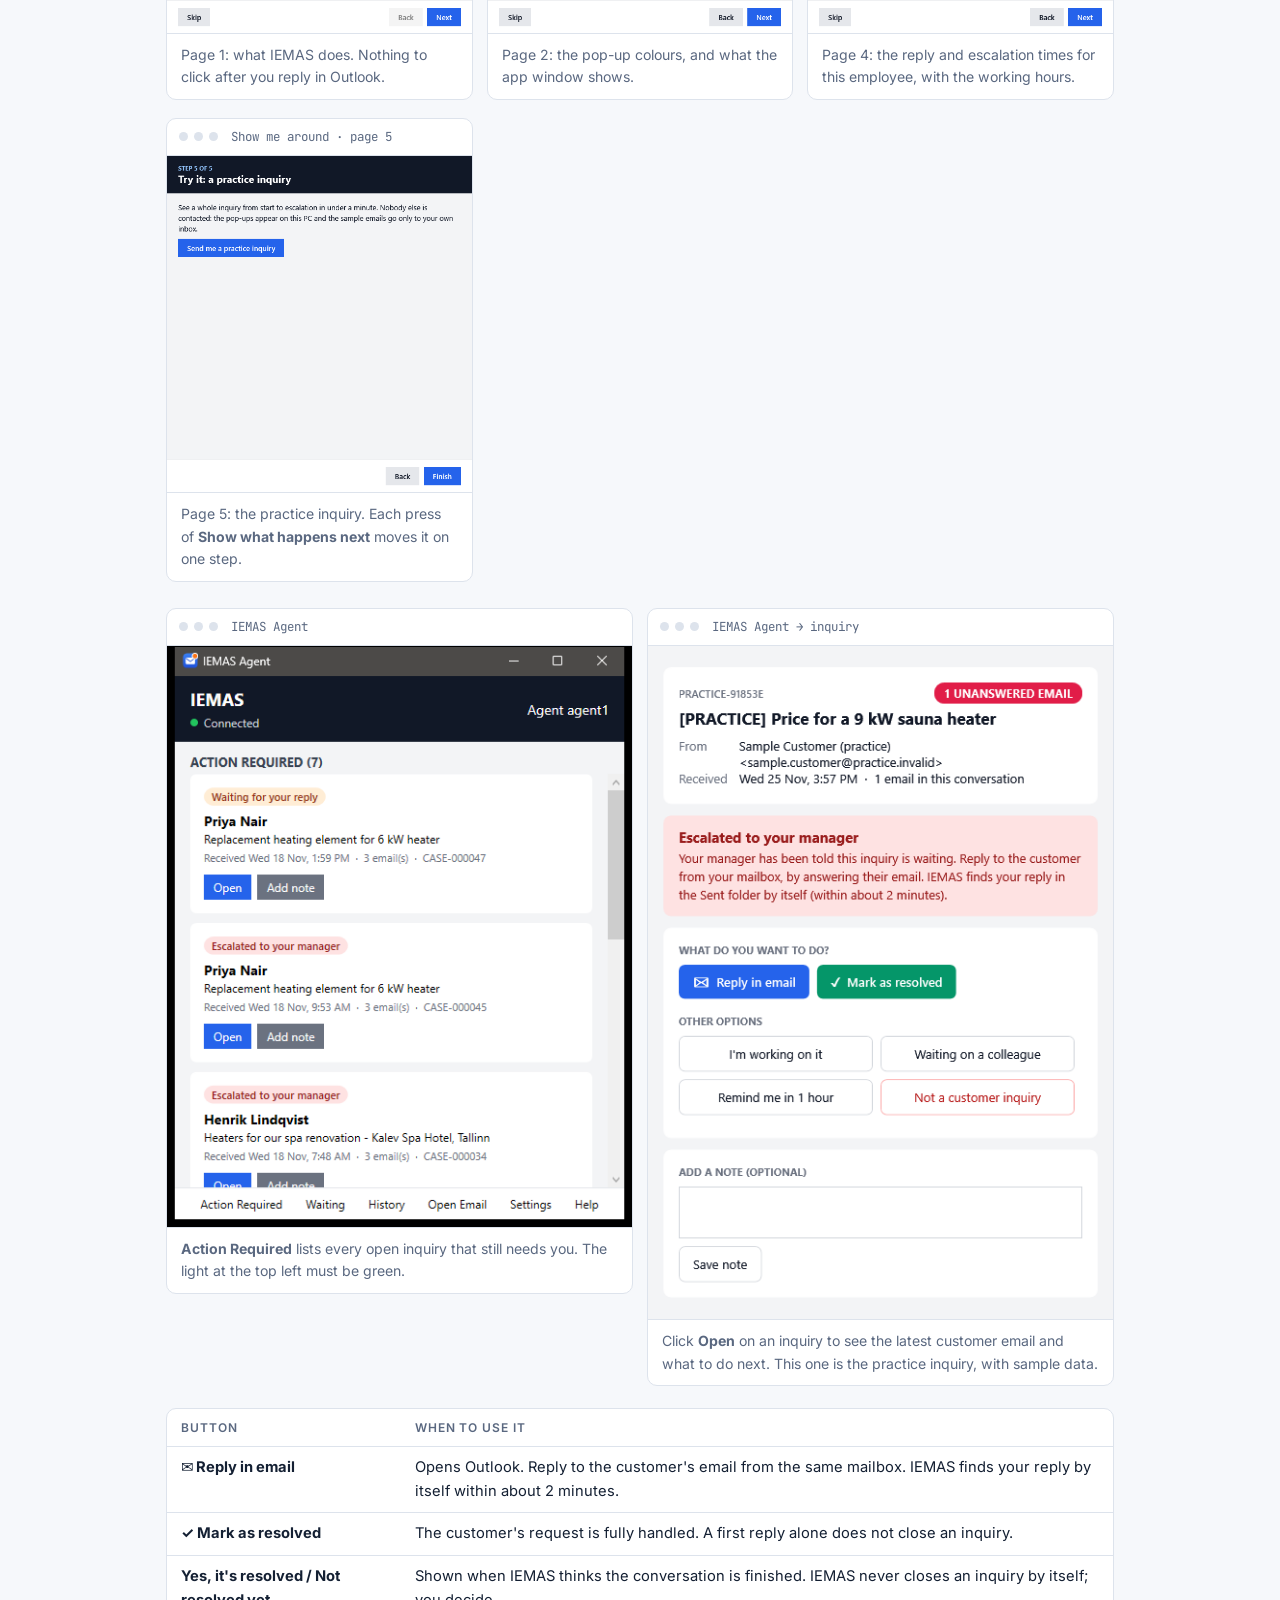
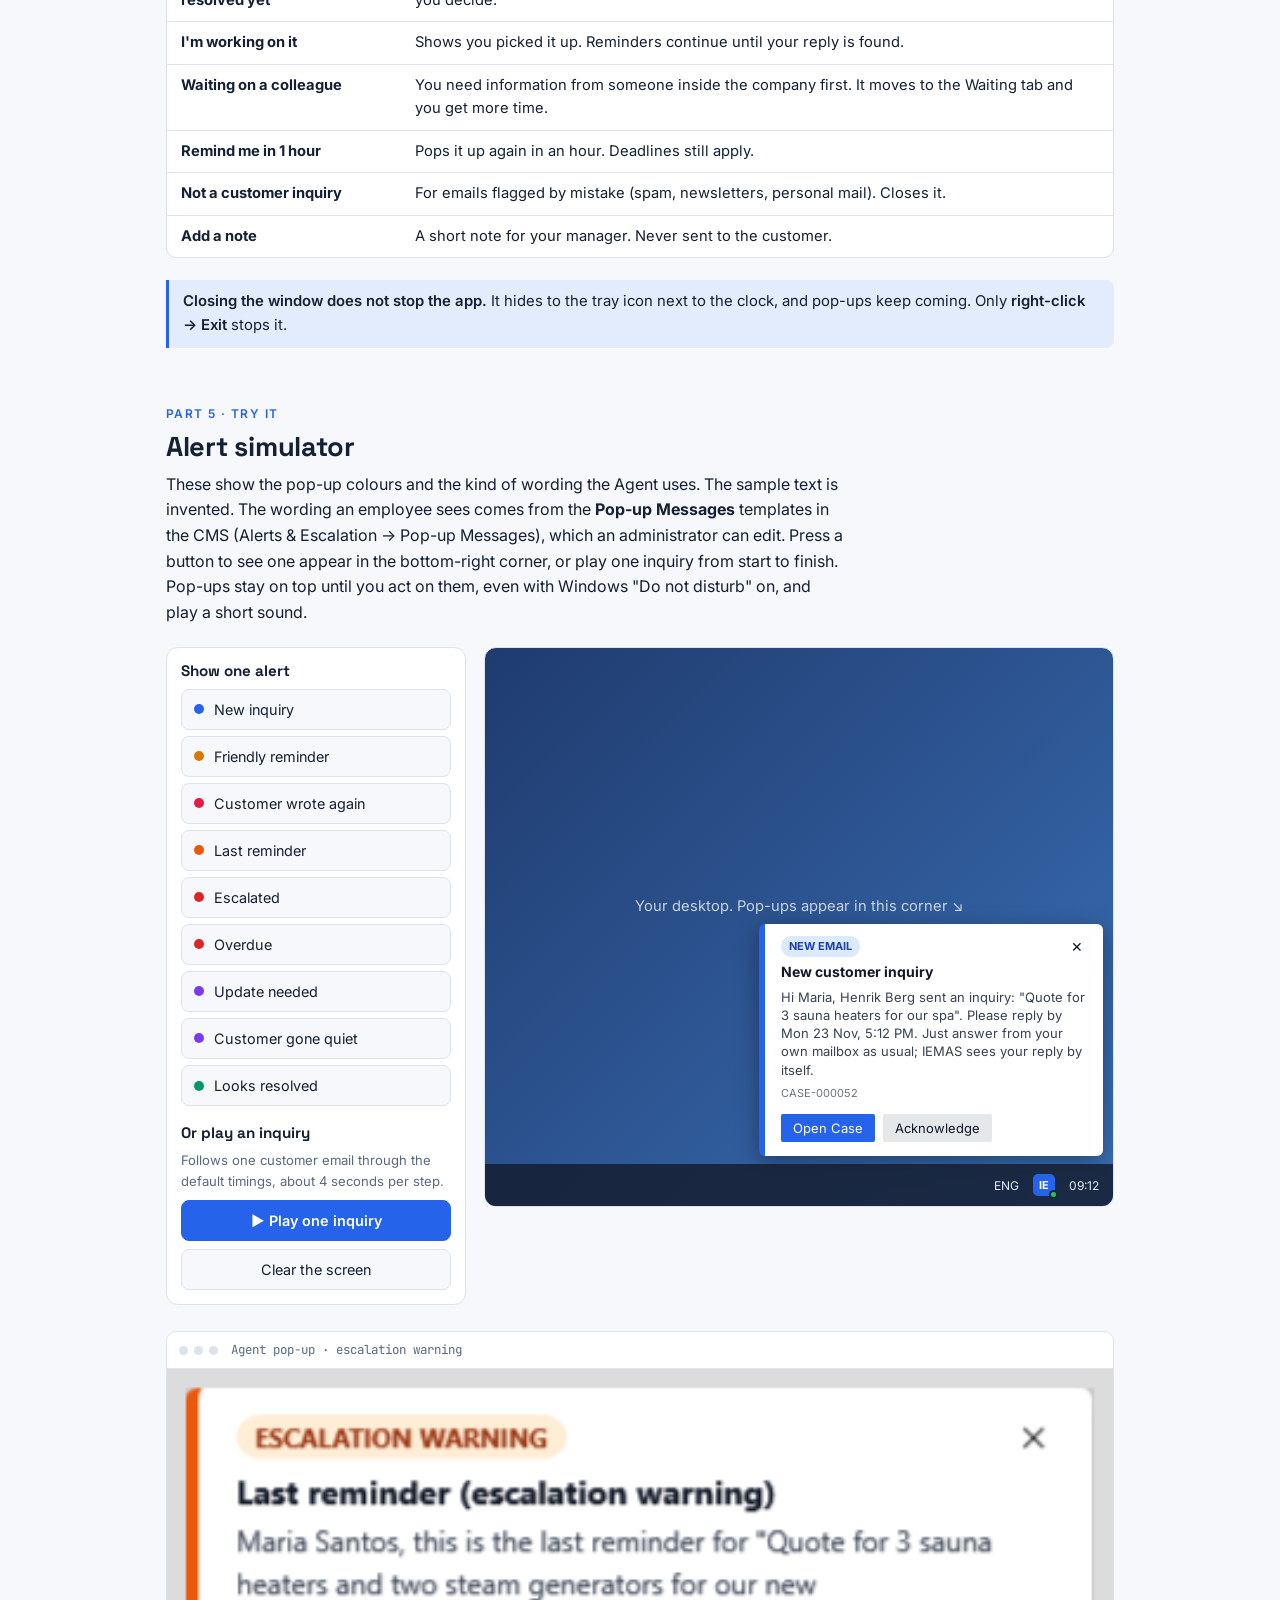
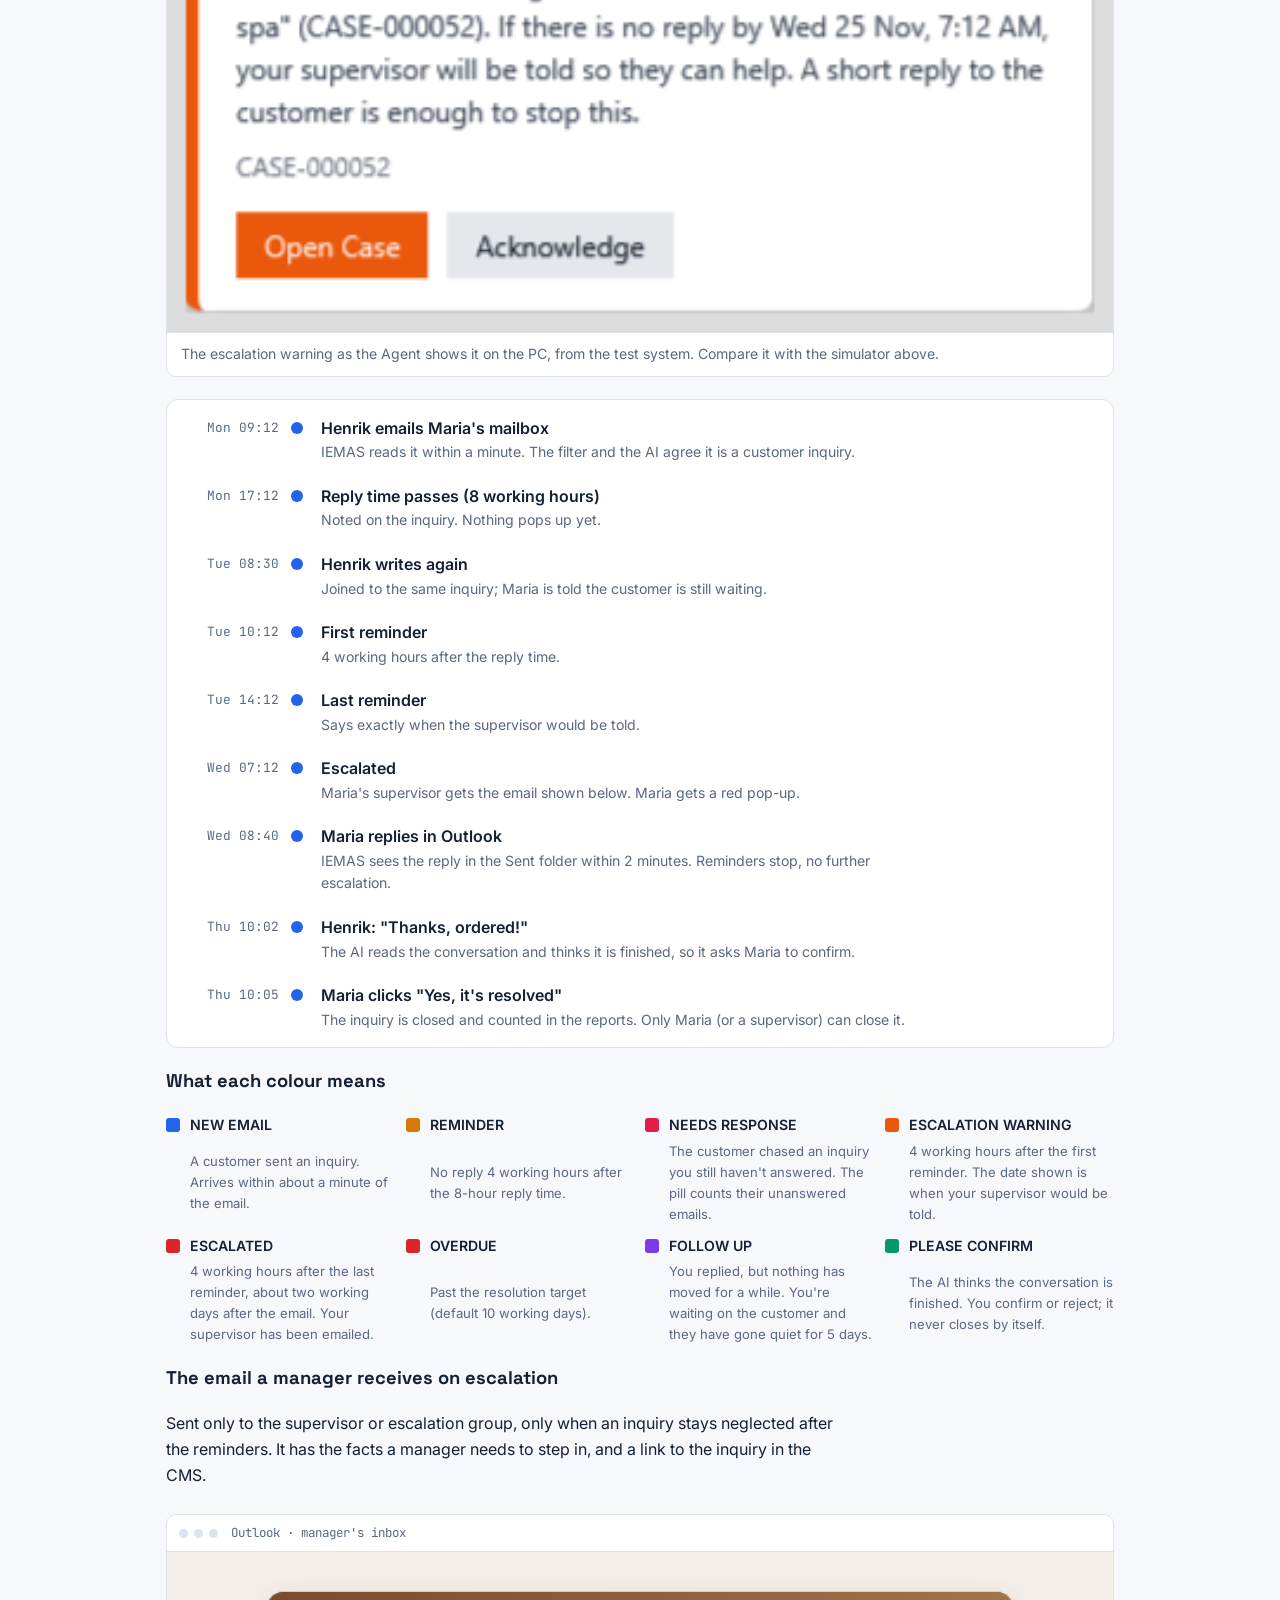
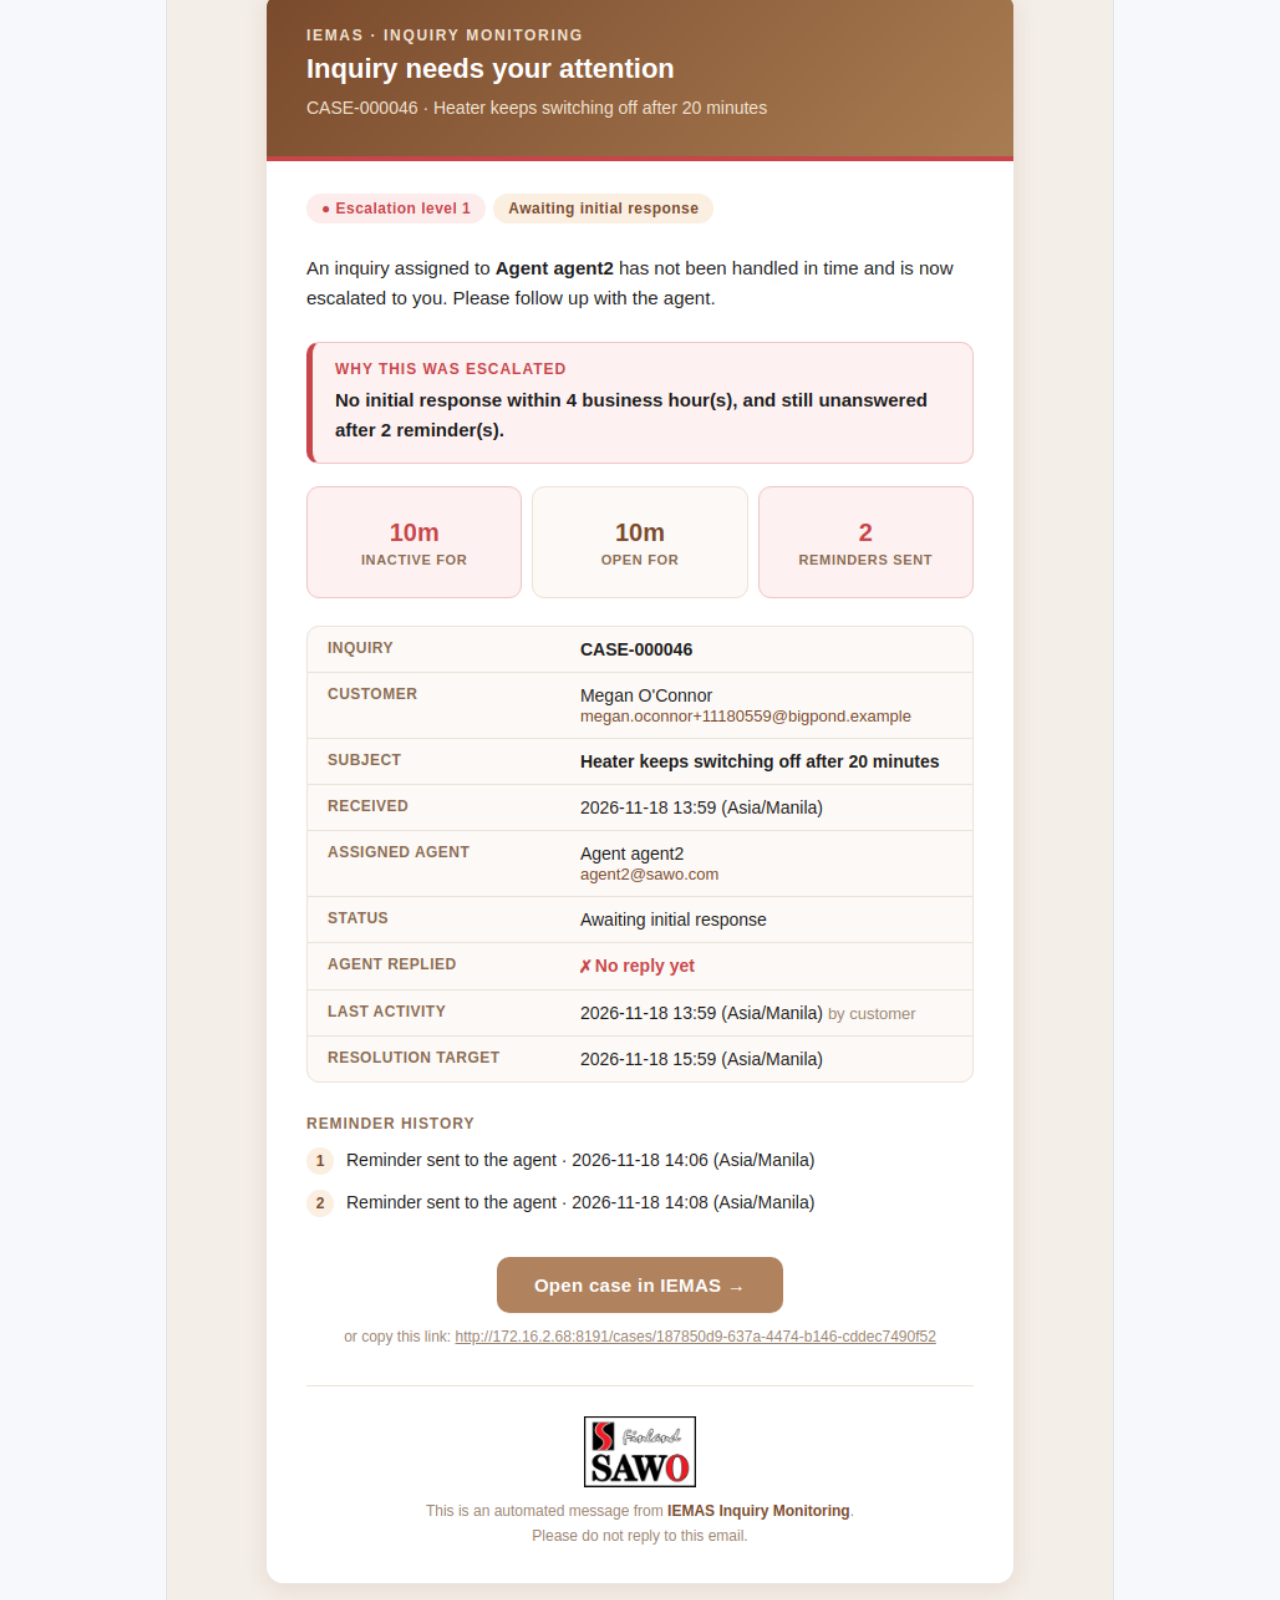
==== commit 0252d999: "Rollout guide and installer text for the new setup steps - Rollout Tutorial: new hours, timings, ema" ====
--- a/web-cms/public/rollout-guide/index.html
+++ b/web-cms/public/rollout-guide/index.html
@@ -193,13 +193,13 @@
   <div class="eyebrow">SAWO · IEMAS Inquiry Monitoring</div>
   <h1>IEMAS rollout guide</h1>
   <p class="lede">How to put IEMAS live: set up the server PC once, install the IEMAS Agent on each employee's PC, connect the two, and learn what the alerts look like before the first real customer email arrives.</p>
-  <div class="meta"><span>For: IT / system administrator, and each employee for Parts 4–5</span><span>Version: main branch, Agent 1.2.0</span></div>
+  <div class="meta"><span>For: IT / system administrator, and each employee for Parts 4–5</span><span>Version: main branch, Agent 1.3.0</span></div>
 </header>
 
 <div class="overview">
   <div class="ov"><span class="n">PART 1</span><h3>Server PC</h3><p>Install Docker, fill in one settings file, double-click Build-IEMAS.</p><span class="time">≈ 30 min · once</span></div>
   <div class="ov"><span class="n">PART 2</span><h3>Configure in the CMS</h3><p>Mailboxes, employees, managers, working hours.</p><span class="time">≈ 30 min · once</span></div>
-  <div class="ov"><span class="n">PART 3</span><h3>Each employee PC</h3><p>Download a one-click installer from the CMS and run it. It connects by itself.</p><span class="time">≈ 2 min per PC</span></div>
+  <div class="ov"><span class="n">PART 3</span><h3>Each employee PC</h3><p>Download an installer from the CMS and run it. A one-person installer connects by itself; the others ask for a work email and password.</p><span class="time">≈ 2 min per PC</span></div>
   <div class="ov"><span class="n">PART 4–5</span><h3>First use and alerts</h3><p>What employees see, and a live simulator of every pop-up.</p><span class="time">≈ 10 min per person</span></div>
 </div>
 
@@ -299,9 +299,9 @@
       <div class="step-body">
         <p>Install <a href="https://git-scm.com/download/win" target="_blank" rel="noopener">Git for Windows</a>, then in a command prompt:</p>
 <pre>cd C:\
-git clone https://github.com/arnielmontero/Intelligent-Email-Monitoring-Alert-System-v2.git IEMAS
+git clone https://github.com/SawoWebDev/IEMAS.git IEMAS
 cd IEMAS</pre>
-        <p>Later updates are <code>git pull</code> followed by double-clicking <b>Build-IEMAS.bat</b> again.</p>
+        <p>Before every update, back up the database with <code>scripts/backup-database.sh</code> (run it from Git Bash). Then run <code>git pull</code> and double-click <b>Build-IEMAS.bat</b> again. Database changes are applied when the API starts.</p>
       </div></li>
     <li><h3>Fill in the settings file</h3>
       <div class="step-body">
@@ -353,22 +353,20 @@
     <h2>Configure IEMAS in the CMS</h2>
     <p class="who">Who: <b>IT administrator</b>, with the list of mailboxes, employees and managers. <b>System → Setup Checklist</b> shows what is still missing; work down it until every line is green.</p>
   </div>
-  <figure class="screen"><div class="bar"><i></i><i></i><i></i>&nbsp;System → Setup Checklist</div><img src="img/cms-setup.png" alt="Setup checklist page" loading="lazy"><figcaption>The Setup Checklist lists every missing setting with a Fix link. Here, only business hours are left.</figcaption></figure>
+  <p>Every missing setting is listed with a <b>Fix</b> link. Work down the list until nothing is marked as missing.</p>
   <ol class="steps">
     <li><h3>Add the employees</h3>
       <div class="step-body">
-        <p><b>People &amp; Devices → Employees.</b> You can skip this for people whose email address names them: IEMAS adds the employee by itself when their mailbox is added. Add managers here, and set each person's <b>Supervisor</b>.</p>
-        <figure class="screen"><div class="bar"><i></i><i></i><i></i>&nbsp;People &amp; Devices → Employees</div><img src="img/cms-employees.png" alt="Employees page" loading="lazy"></figure>
+        <p><b>People &amp; Devices → Employees.</b> Add the employees and managers, and set each person's <b>Supervisor</b>. When an employee signs in on their PC (Part 3), their record is created if it is missing.</p>
       </div></li>
     <li><h3>Add each mailbox and choose its owner</h3>
       <div class="step-body">
-        <p><b>Email → Email Accounts → Add.</b> For a company address, enter only the <b>email address</b> and <b>password</b>; the company mail server is already filled in. Press <b>Test connection</b>, then <b>Add account</b>. The <b>owner</b> (the employee whose PC gets the alerts) is chosen automatically by email address. Employees can also add their own mailbox from their PC (Part 3), so you do not have to collect passwords.</p>
-        <figure class="screen"><div class="bar"><i></i><i></i><i></i>&nbsp;Email → Email Accounts</div><img src="img/cms-email-accounts.png" alt="Email accounts page" loading="lazy"></figure>
+        <p><b>Email → Email Accounts → Add.</b> For a company address, enter only the <b>email address</b> and <b>password</b>. The mail server, ports, encryption and domain come from <b>Mailbox defaults</b> in System Settings (mail.sawo.com, IMAP 993, SMTP 465, SSL/TLS, sawo.com), so they are already filled in. Press <b>Test connection</b>, then <b>Add account</b>. The <b>owner</b> (the employee whose PC gets the alerts) is chosen automatically by email address. Set the owner's <b>Supervisor</b> on the Employees page, or escalations for this mailbox have no recipient.</p>
+        <p>Employees can also sign in with their own mailbox from their PC (Part 3), so you do not have to collect passwords. To stop that, switch off employee self-registration in the <b>Mailbox defaults</b> group.</p>
       </div></li>
     <li><h3>Set the outgoing mail account</h3>
       <div class="step-body">
-        <p><b>Email → Outbound Email.</b> One SMTP account IEMAS uses to send escalation emails. <b>Test connection</b> checks the login without sending anything. After the next step, use <b>Test escalation</b> on an employee's row (Employees page) to send a real sample to their manager.</p>
-        <figure class="screen"><div class="bar"><i></i><i></i><i></i>&nbsp;Email → Outbound Email</div><img src="img/cms-outbound-email.png" alt="Outbound email page" loading="lazy"></figure>
+        <p><b>Email → Outbound Email.</b> One SMTP account IEMAS uses to send escalation emails, practice samples and the confirmation email sent when a PC connects. <b>Test connection</b> checks the login without sending anything. Once the employees are set up, use <b>Test escalation</b> on an employee's row (Employees page) to send a real sample to their manager.</p>
       </div></li>
     <li><h3>Set who gets escalations</h3>
       <div class="step-body">
@@ -379,7 +377,11 @@
       <div class="step-body">
         <p><b>Alerts &amp; Escalation → Reminder Policies → Default.</b> The office hours are pre-set to <b>Monday to Thursday 07:00-18:00 and Friday 07:00-16:00</b>, Asia/Manila time. Add the public holidays. Every deadline counts only these hours, and reminders and escalations are only sent during them. Friday is set to 16:00 on purpose: on days people stay until 18:00 they still get pop-ups and their replies count, but nobody is escalated for leaving on time.</p>
         <div class="note warn"><b>Add the holidays before go-live,</b> otherwise a holiday counts as a normal working day.</div>
-        <figure class="screen"><div class="bar"><i></i><i></i><i></i>&nbsp;Alerts &amp; Escalation → Reminder Policies</div><img src="img/cms-reminder-policies.png" alt="Reminder policies page" loading="lazy"></figure>
+      </div></li>
+    <li><h3>Check the timings</h3>
+      <div class="step-body">
+        <p>The defaults are: first reply 8 working hours; 2 reminders 4 working hours apart; supervisor emailed 4 working hours after the last reminder; customer follow-up 1 business day; quiet conversation 3 business days; customer silent 5 calendar days; waiting on a colleague 2 business days; resolution target 10 business days; next escalation level 2 business days later.</p>
+        <div class="note warn"><b>Settings changed before this version keep their old values.</b> In <b>System → System Settings</b>, reset any timing you had changed to these defaults, or keep it on purpose.</div>
       </div></li>
     <li><h3>Check the system is healthy</h3>
       <div class="step-body">
@@ -402,11 +404,11 @@
         <p><b>People &amp; Devices → Windows Agents → Download installer.</b> Choose who it is for:</p>
         <ul>
           <li><b>One person</b> (pick their mailbox): nothing to type on the PC at all. Best when IT sets up each PC.</li>
-          <li><b>Everyone</b>: one zip for the whole team; each person types their own email address once.</li>
+          <li><b>Everyone</b>: one zip for the whole team; each person types their own work email and password once.</li>
         </ul>
-        <p>Check the <b>server address</b> (the address the PCs use, for example <code>https://172.16.2.68:8443</code>), keep <b>Server uses its own certificate</b> ticked when the server is reached by IP address, then <b>Download zip</b>.</p>
-        <figure class="screen"><div class="bar"><i></i><i></i><i></i>&nbsp;People &amp; Devices → Windows Agents</div><img src="img/cms-agent-installer.png" alt="Download installer panel on the Windows Agents page" loading="lazy"><figcaption>Every installer has an expiry date and a maximum number of PCs, and can be withdrawn here. PCs already connected keep working.</figcaption></figure>
-        <div class="note warn"><b>Treat the zip like a password.</b> Until it expires or is used up, anyone who runs it can connect a PC to IEMAS for the mailbox it allows. Send it directly to the person, not to a group or a shared folder.</div>
+        <p>Check the <b>server address</b> (the address the PCs use, for example <code>https://172.16.2.68:8443</code>), then <b>Download zip</b>. An https address also tells the Agent to accept the server's own certificate, so there is no certificate option to set.</p>
+        <p>Installers do not expire and have no PC limit. The <b>Installers downloaded</b> list under the button shows each zip and lets you <b>Withdraw</b> it: PCs already connected keep working, but the withdrawn zip cannot connect new PCs.</p>
+        <div class="note warn"><b>Treat the zip like a password.</b> Until you withdraw it, anyone who runs it can connect a PC to IEMAS for the mailbox it allows. Send it directly to the person, not to a group or a shared folder.</div>
       </div></li>
     <li><h3>Run it on the PC</h3>
       <div class="step-body">
@@ -416,22 +418,23 @@
           <li>installs the .NET 8 Desktop Runtime if the PC doesn't have it (Windows may ask to allow the change: click <b>Yes</b>),</li>
           <li>installs the Agent for the signed-in user and adds it to the Start menu,</li>
           <li>sets the server address and certificate option, and turns on <b>Start with Windows</b>,</li>
-          <li>starts the Agent, which registers itself and is <b>approved automatically</b>.</li>
+          <li>starts the Agent. A one-person installer connects straight away and is <b>approved automatically</b>. An Everyone installer asks for the work email and password (next step).</li>
         </ul>
       </div></li>
     <li><h3>Check the light is green</h3>
       <div class="step-body">
-        <p>With a one-person installer, the Agent shows <b>● Connected</b> and the employee's name within a few seconds. Otherwise the person types their <b>work email and password</b>, clicks <b>Test connection</b>, then <b>Connect</b>. IEMAS signs in to the company mail server to check them, adds the mailbox to the CMS, approves the PC and sends a confirmation email to their inbox.</p>
-        <div class="note warn"><b>Use the https address (port 8443).</b> The password travels from the PC to the server; the Agent asks before sending it over plain http.</div>
+        <p>With a one-person installer, the Agent shows <b>● Connected</b> and the employee's name within a few seconds. Otherwise the person types their <b>work email and password</b>, clicks <b>Test connection</b>, then <b>Connect</b>. IEMAS checks the password with the company mail server, adds the mailbox to the CMS, approves the PC and sends a confirmation email to their inbox.</p>
+        <p>If the mailbox owner already has other mailboxes under a different email address, the PC waits for an administrator to approve it under Windows Agents. On a PC that came from an installer, the sign-in screen offers <b>Connect with the installer instead (email only)</b>; on other PCs it offers <b>Ask an administrator to approve this PC instead</b>.</p>
+        <div class="note warn"><b>Use the https address (port 8443).</b> The password travels from the PC to the server; the Agent asks before sending it over plain http. Five wrong passwords for one address stop sign-in for 15 minutes.</div>
         <div class="shots-2">
-          <figure class="screen"><div class="bar"><i></i><i></i><i></i>&nbsp;"Everyone" installer · first start</div><img src="img/agent-connect.png" alt="Agent asking for the email address after an Everyone installer" loading="lazy"></figure>
+          <figure class="screen"><div class="bar"><i></i><i></i><i></i>&nbsp;IEMAS Agent · sign in</div><img src="img/agent-signin.png" alt="Agent sign-in screen with work email, password, Test connection and Connect" loading="lazy"><figcaption>The sign-in screen on a PC without a one-person installer. The server address shown is a test name; yours is the https address of your server.</figcaption></figure>
           <figure class="screen"><div class="bar"><i></i><i></i><i></i>&nbsp;Connected</div><img src="img/agent-main.png" alt="Agent connected and listing inquiries" loading="lazy"></figure>
         </div>
       </div></li>
   </ol>
   <details class="faq"><summary>Setting up a PC by hand instead (no installer)</summary>
-    <p>With "Employees can register their own mailbox" on (System Settings → Mailbox defaults), a PC set up by hand needs only the server address and the work email and password. The approval steps below are for when it is off.</p>
-    <p>Install the runtime with <code>winget install Microsoft.DotNet.DesktopRuntime.8</code>, copy <code>IemasAgent.exe</code> from the server's <code>windows-clientgent-release</code> folder and start it. In <b>Settings</b> enter the server address, tick <b>Allow self-signed certificates</b>, and Save. Register with the company email address; the PC then appears as <b>Pending</b> under Windows Agents until an administrator chooses the employee and presses <b>Approve</b>. An installer that has expired falls back to this same Pending request.</p>
+    <p>With employee self-registration on (the <b>Mailbox defaults</b> group in System Settings), a PC set up by hand needs only the server address and the work email and password. The approval steps below are for when it is off.</p>
+    <p>Install the runtime with <code>winget install Microsoft.DotNet.DesktopRuntime.8</code>, copy <code>IemasAgent.exe</code> from the server's <code>windows-client/agent-release</code> folder and start it. In <b>Settings</b> enter the server address and Save. Tick <b>Allow self-signed certificates</b> only if your administrator tells you to. Register with the company email address; the PC then appears as <b>Pending</b> under Windows Agents until an administrator chooses the employee and presses <b>Approve</b>. A withdrawn installer falls back to this same Pending request.</p>
   </details>
   <div class="note"><b>Updating the Agent later:</b> download a new installer and run it the same way. The registration is kept.</div>
 </section>
@@ -441,12 +444,18 @@
   <div class="part-head">
     <div class="eyebrow">Part 4 · for every employee</div>
     <h2>Using the Agent the first time</h2>
-    <p>The first time it connects, the Agent opens <b>Show me around</b>: what appears on the PC, the real reply and escalation times for that person, and a <b>practice inquiry</b> that goes from new email to escalation while they watch. Only that employee receives its pop-ups and emails, and it is deleted afterwards. It can be opened again from the Help tab, and an administrator can start it from <b>Windows Agents → Practice run</b>.</p>
+    <p>The first time it connects, the Agent opens <b>Show me around</b>: five short pages. They explain what appears on the PC and the reply and escalation times for that employee, and end with a <b>practice inquiry</b> that goes from new email to escalation while they watch. Only that employee receives its pop-ups and emails. The practice inquiry is removed when they press <b>Finish</b>, or after 1 hour. It can be opened again from the Help tab or the tray icon's menu, and an administrator can start a practice run for a PC from <b>Windows Agents → Practice run</b>.</p>
     <p>The Agent shows the inquiries that need you. You still answer customers in Outlook. When the customer's request is fully handled, you confirm it in the Agent.</p>
+  </div>
+  <div class="shots-2">
+    <figure class="screen"><div class="bar"><i></i><i></i><i></i>&nbsp;Show me around · page 1</div><img src="img/agent-tour-welcome.png" alt="Show me around, page 1: welcome" loading="lazy"><figcaption>Page 1: what IEMAS does. Nothing to click after you reply in Outlook.</figcaption></figure>
+    <figure class="screen"><div class="bar"><i></i><i></i><i></i>&nbsp;Show me around · page 2</div><img src="img/agent-tour-what-you-see.png" alt="Show me around, page 2: the pop-up colours and the app window" loading="lazy"><figcaption>Page 2: the pop-up colours, and what the app window shows.</figcaption></figure>
+    <figure class="screen"><div class="bar"><i></i><i></i><i></i>&nbsp;Show me around · page 4</div><img src="img/agent-tour-timing.png" alt="Show me around, page 4: reply and escalation times" loading="lazy"><figcaption>Page 4: the reply and escalation times for this employee, with the working hours.</figcaption></figure>
+    <figure class="screen"><div class="bar"><i></i><i></i><i></i>&nbsp;Show me around · page 5</div><img src="img/agent-tour-try-it.png" alt="Show me around, page 5: the practice inquiry" loading="lazy"><figcaption>Page 5: the practice inquiry. Each press of <b>Show what happens next</b> moves it on one step.</figcaption></figure>
   </div>
   <div class="shots-2">
     <figure class="screen"><div class="bar"><i></i><i></i><i></i>&nbsp;IEMAS Agent</div><img src="img/agent-main.png" alt="IEMAS Agent main window with the Action Required list" loading="lazy"><figcaption><b>Action Required</b> lists every open inquiry that still needs you. The light at the top left must be green.</figcaption></figure>
-    <figure class="screen"><div class="bar"><i></i><i></i><i></i>&nbsp;IEMAS Agent → inquiry</div><img src="img/agent-case.png" alt="An inquiry opened in the Agent" loading="lazy"><figcaption>Click <b>Open</b> on an inquiry to see the latest customer email and what to do next.</figcaption></figure>
+    <figure class="screen"><div class="bar"><i></i><i></i><i></i>&nbsp;IEMAS Agent → inquiry</div><img src="img/agent-practice-inquiry.png" alt="The practice inquiry opened in the Agent" loading="lazy"><figcaption>Click <b>Open</b> on an inquiry to see the latest customer email and what to do next. This one is the practice inquiry, with sample data.</figcaption></figure>
   </div>
   <div class="table-wrap"><table>
     <thead><tr><th>Button</th><th>When to use it</th></tr></thead>
@@ -469,7 +478,7 @@
   <div class="part-head">
     <div class="eyebrow">Part 5 · try it</div>
     <h2>Alert simulator</h2>
-    <p>These are the real pop-up designs and wording the Agent uses. Press a button to see one appear in the bottom-right corner, or play one inquiry from start to finish. Pop-ups stay on top until you act on them, even with Windows "Do not disturb" on, and play a short sound.</p>
+    <p>These show the pop-up colours and the kind of wording the Agent uses. The sample text is invented. The wording an employee sees comes from the <b>Pop-up Messages</b> templates in the CMS (Alerts &amp; Escalation → Pop-up Messages), which an administrator can edit. Press a button to see one appear in the bottom-right corner, or play one inquiry from start to finish. Pop-ups stay on top until you act on them, even with Windows "Do not disturb" on, and play a short sound.</p>
   </div>
   <div class="sim">
     <div class="controls">
@@ -489,11 +498,7 @@
     </div>
   </div>
 
-  <div class="shots-2">
-    <figure class="screen"><div class="bar"><i></i><i></i><i></i>&nbsp;Real pop-up · new email</div><img src="img/popup-real-1.png" alt="Real New Email pop-up from the Agent" loading="lazy"></figure>
-    <figure class="screen"><div class="bar"><i></i><i></i><i></i>&nbsp;Real pop-up · escalation warning</div><img src="img/popup-real-2.png" alt="Real Escalation Warning pop-up from the Agent" loading="lazy"></figure>
-  </div>
-  <p class="who">Above: two real pop-ups captured from the Agent during the live test, for comparison with the simulator.</p>
+  <figure class="screen"><div class="bar"><i></i><i></i><i></i>&nbsp;Agent pop-up · escalation warning</div><img src="img/agent-popup-escalation-warning.png" alt="Escalation warning pop-up as shown by the Agent" loading="lazy"><figcaption>The escalation warning as the Agent shows it on the PC, from the test system. Compare it with the simulator above.</figcaption></figure>
   <div class="timeline" id="timeline" aria-label="Inquiry timeline"></div>
 
   <h3>What each colour means</h3>
@@ -520,15 +525,16 @@
     <div class="eyebrow">If something is not right</div>
     <h2>Troubleshooting</h2>
   </div>
-  <details class="faq"><summary>The Agent stays on "Connecting…"</summary><p>Check the Server URL in Settings (https, port 8443) and that "Allow self-signed certificates" is ticked. From the PC, open https://172.16.2.68:8443 in a browser: if that fails too, check the server's firewall rule and that Docker Desktop is running on the server.</p></details>
-  <details class="faq"><summary>Registration fails, or the installer "can no longer be used"</summary><p>The email must be a mailbox IEMAS watches, with an owner set on the Email Accounts page. An installer that expired, was used up or was withdrawn still installs the Agent, but the PC then waits as Pending under Windows Agents: approve it there, or download a new installer.</p></details>
+  <details class="faq"><summary>The Agent stays on "Connecting…"</summary><p>Check the Server URL in Settings (https, port 8443). Tick "Allow self-signed certificates" only if your administrator tells you to; the installer sets it for you. From the PC, open https://172.16.2.68:8443 in a browser: if that fails too, check the server's firewall rule and that Docker Desktop is running on the server.</p></details>
+  <details class="faq"><summary>Sign-in fails, or the PC says it is waiting</summary><p>The email must be a mailbox IEMAS watches, with an owner set on the Email Accounts page. A PC waits as Pending under Windows Agents when the mailbox owner has other mailboxes under a different email address, or when it was set up by hand: approve it there. A withdrawn installer still installs the Agent, and its PC waits in the same way.</p></details>
+  <details class="faq"><summary>Sign-in says the password is wrong or there were too many attempts</summary><p>Use the password you use in Outlook for that mailbox. After 5 wrong passwords for one address, sign-in waits 15 minutes before it accepts another try.</p></details>
   <details class="faq"><summary>I replied but still get reminders</summary><p>Wait 2 minutes for the Sent-folder check. Reply to the customer's own email (not a new email) from the mailbox the customer wrote to. If you answered by phone, open the inquiry and use Mark as resolved or add a note.</p></details>
-  <details class="faq"><summary>A customer email did not become an inquiry</summary><p>Allow a couple of minutes. Newsletters, auto-replies and internal mail are filtered out on purpose. Emails the AI was unsure about wait for a supervisor in the Review queue (Email → Email Classification).</p></details>
+  <details class="faq"><summary>A customer email did not become an inquiry</summary><p>Allow a couple of minutes. Newsletters, auto-replies and internal mail are filtered out on purpose. An email the filter calls an inquiry is double-checked by the AI; if the AI cannot be reached, the filter's decision stands. Emails the AI was unsure about wait for a supervisor in the Review queue (Email → Email Classification).</p></details>
   <details class="faq"><summary>No pop-ups appear</summary><p>The tray icon's dot must be green. Pop-ups go to the owner of the mailbox the email arrived in. Pop-ups missed while the PC was off are shown when it connects again.</p></details>
   <details class="faq"><summary>Nothing works after the server restarted</summary><p>Docker Desktop must be running. Double-click Build-IEMAS.bat again; it starts everything and reports what is wrong.</p></details>
 </section>
 
-<footer>IEMAS · Intelligent Email Monitoring &amp; Alert System. Screenshots are from the live test system and show test data.</footer>
+<footer>IEMAS · Intelligent Email Monitoring &amp; Alert System. Screenshots show test data; the names and addresses in them are invented.</footer>
 </div>
 
 <script>
@@ -652,14 +658,16 @@
   "Every mailbox added, connection tested, Sent folder found",
   "Outbound email set; Test escalation (Employees page) reached a manager",
   "Every employee added with the right mailbox",
-  "Every employee has the right supervisor (and escalation groups, if used)",
-  "Default reminder policy: office hours, time zone, weekends and holidays set",
+  "Every mailbox owner has a Supervisor (and escalation groups, if used)",
+  "Default reminder policy: office hours checked and public holidays added",
   "System Settings: CMS web address set; TEST MODE (count hours as minutes) is off",
+  "System Settings: timings checked; changed values reset to the defaults, or kept on purpose",
+  "Mailbox defaults checked; employee self-registration switched on or off on purpose",
   "Every employee PC: installer run, light is green; unused installers withdrawn",
-  "Each employee has opened the Agent's Help tab once and tried the alert simulator",
+  "Each employee has finished Show me around (the practice inquiry) on their PC",
   "Daily database backup scheduled and one restore tested",
 ];
-const KEY = "iemas-golive-v1";
+const KEY = "iemas-golive-v2";
 let state = {};
 try { state = JSON.parse(localStorage.getItem(KEY) || "{}"); } catch (e) { state = {}; }
 const cl = document.getElementById("checklist");
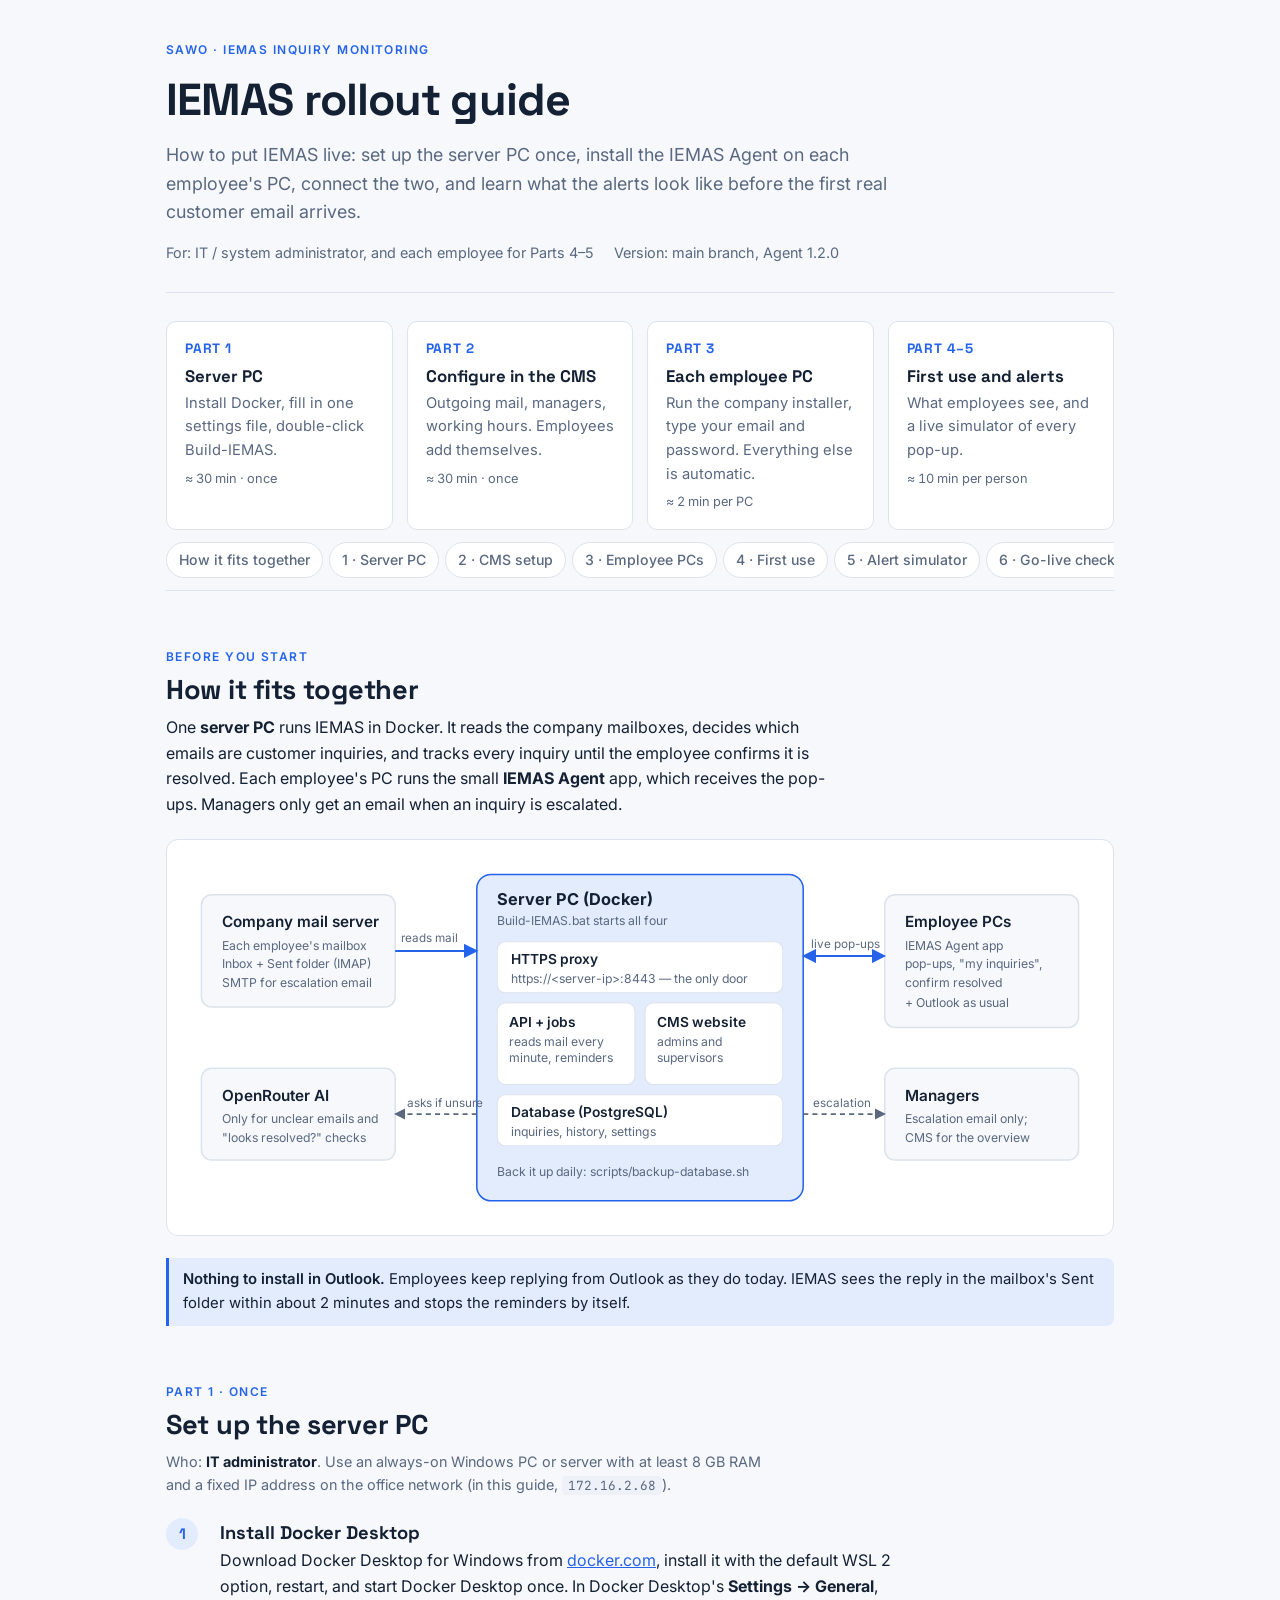
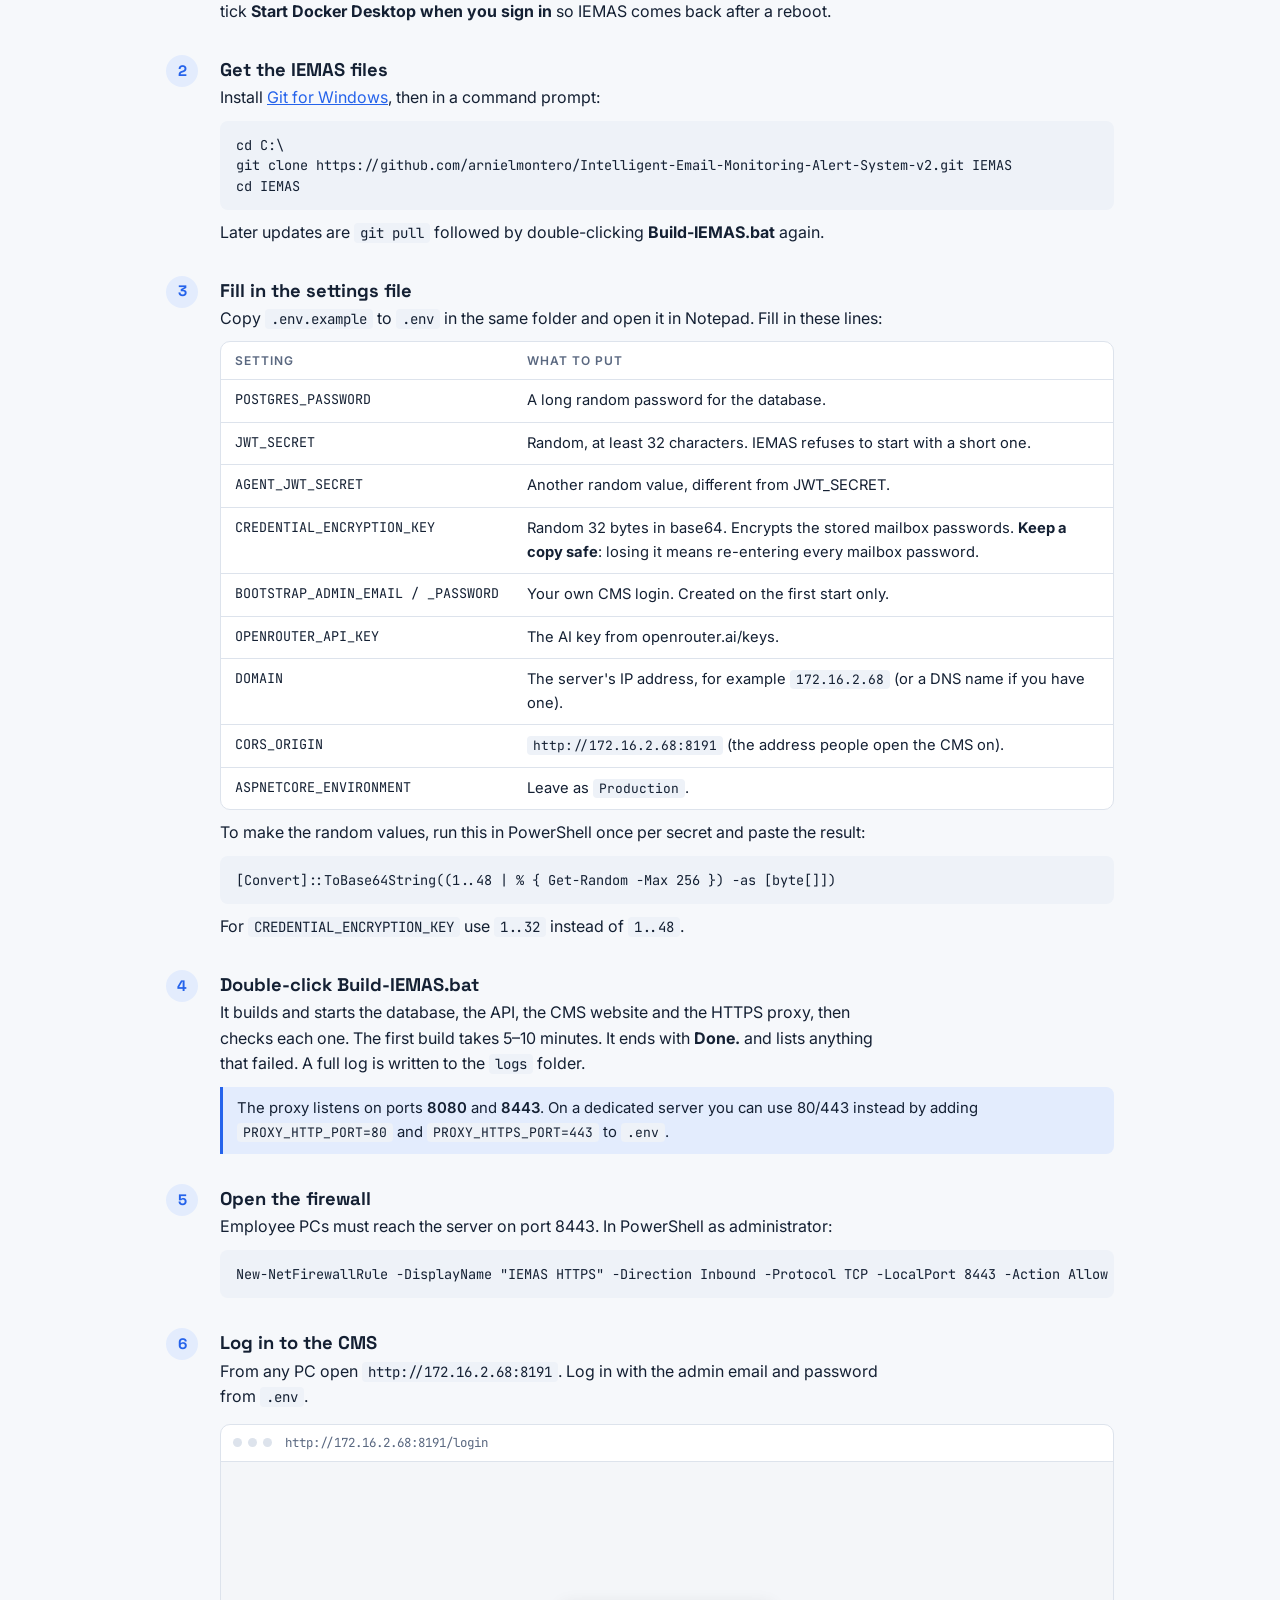
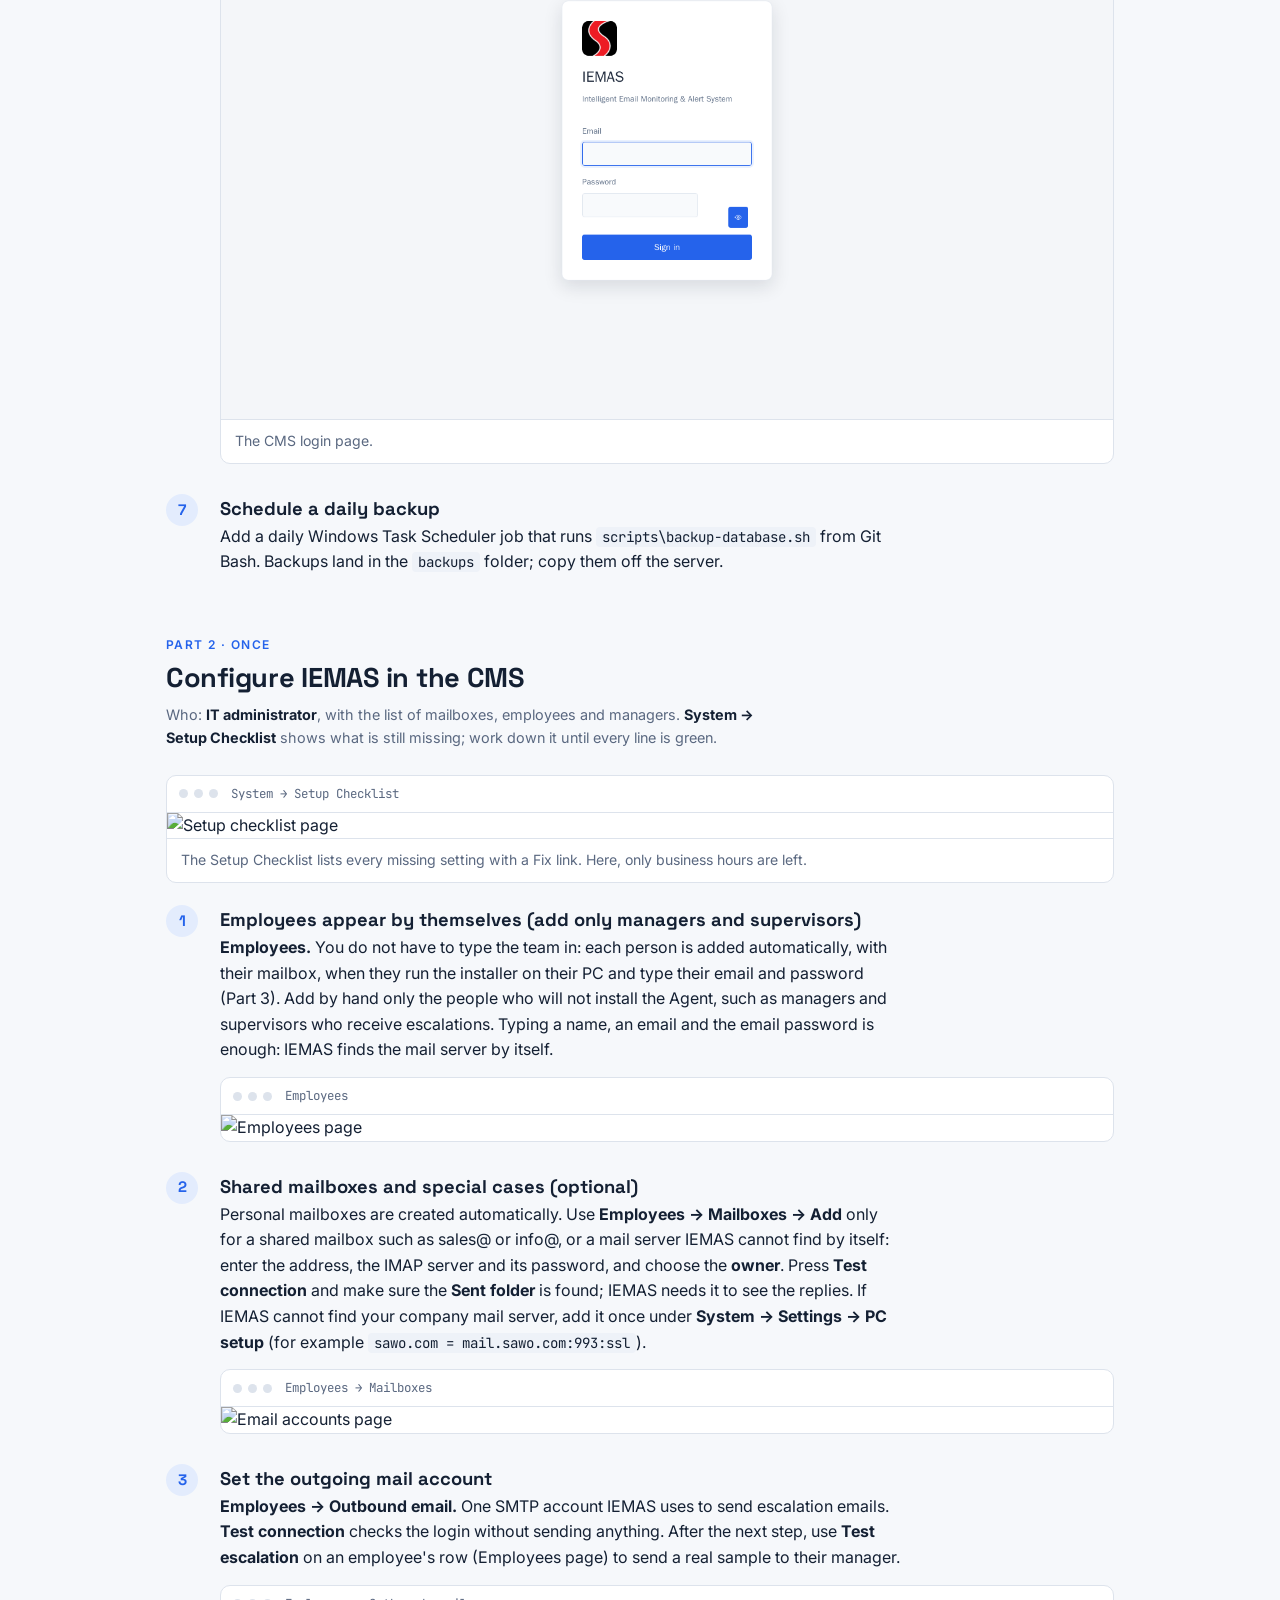
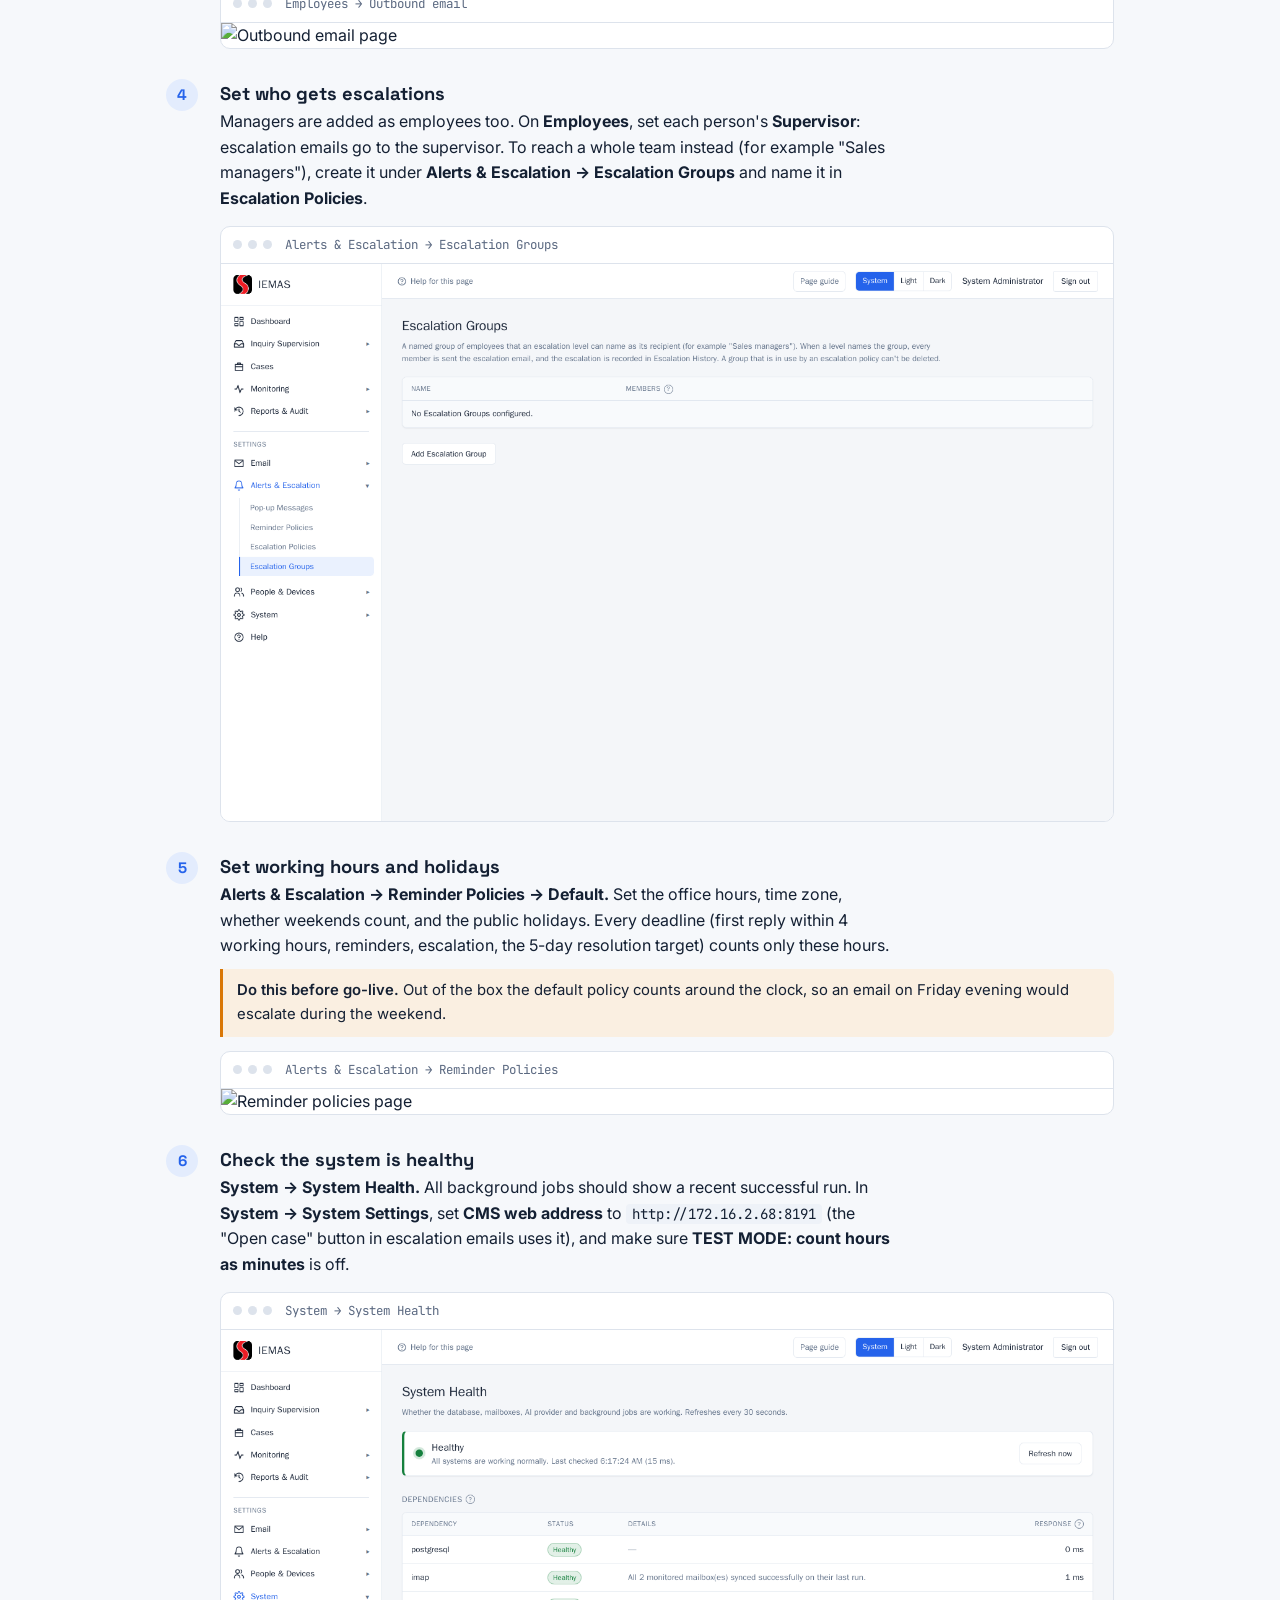
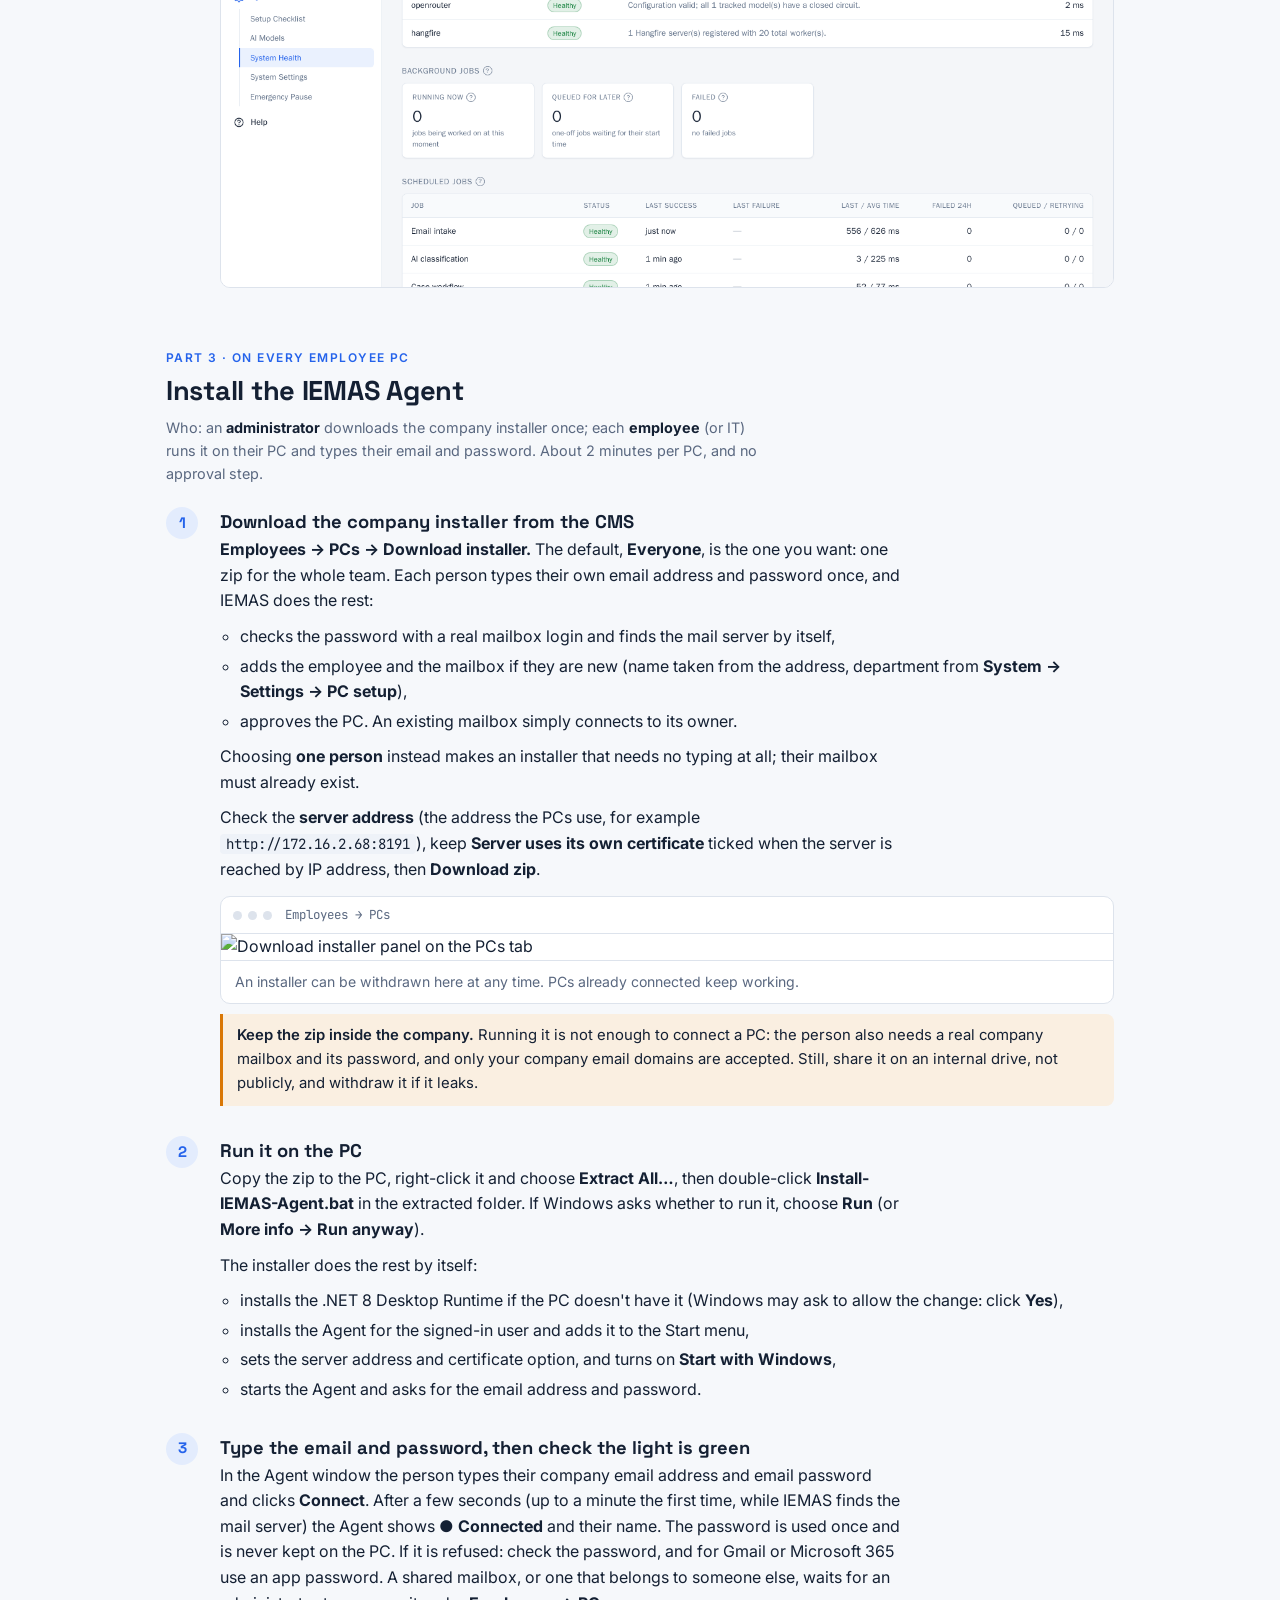
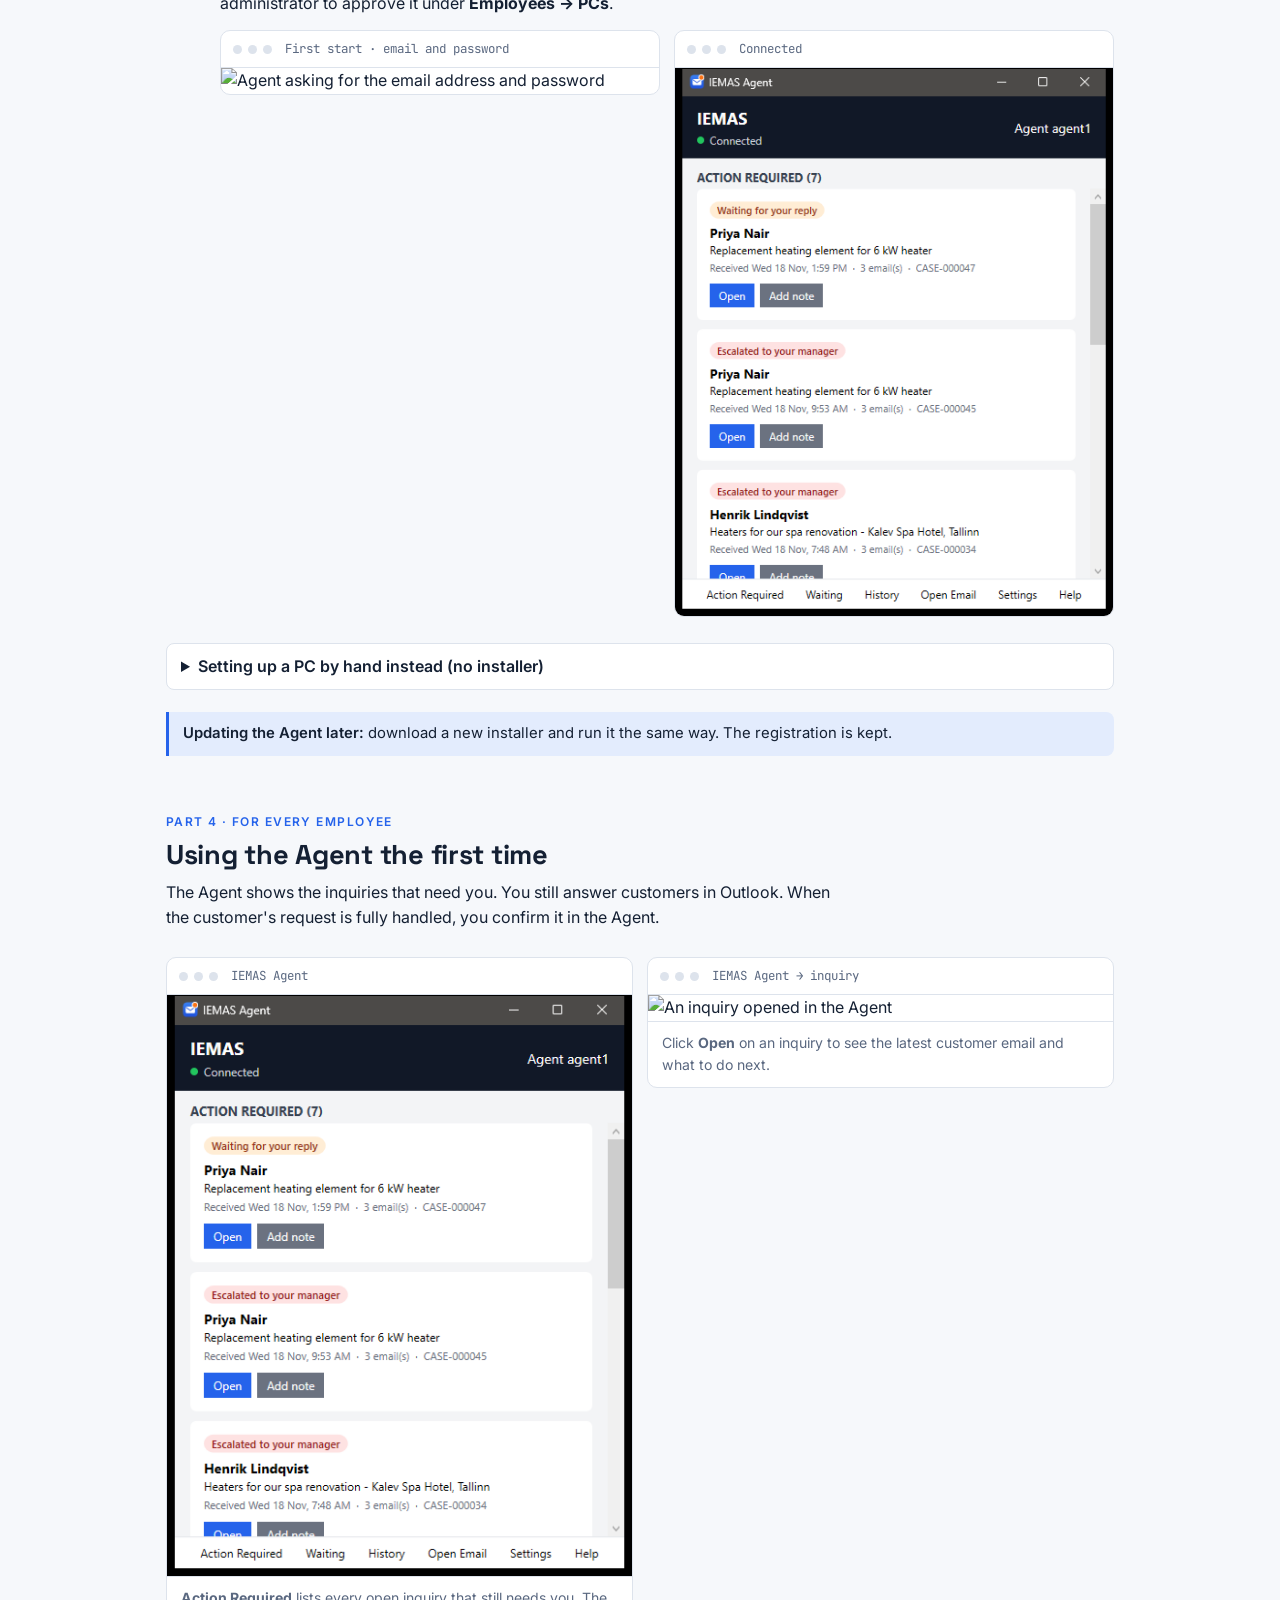
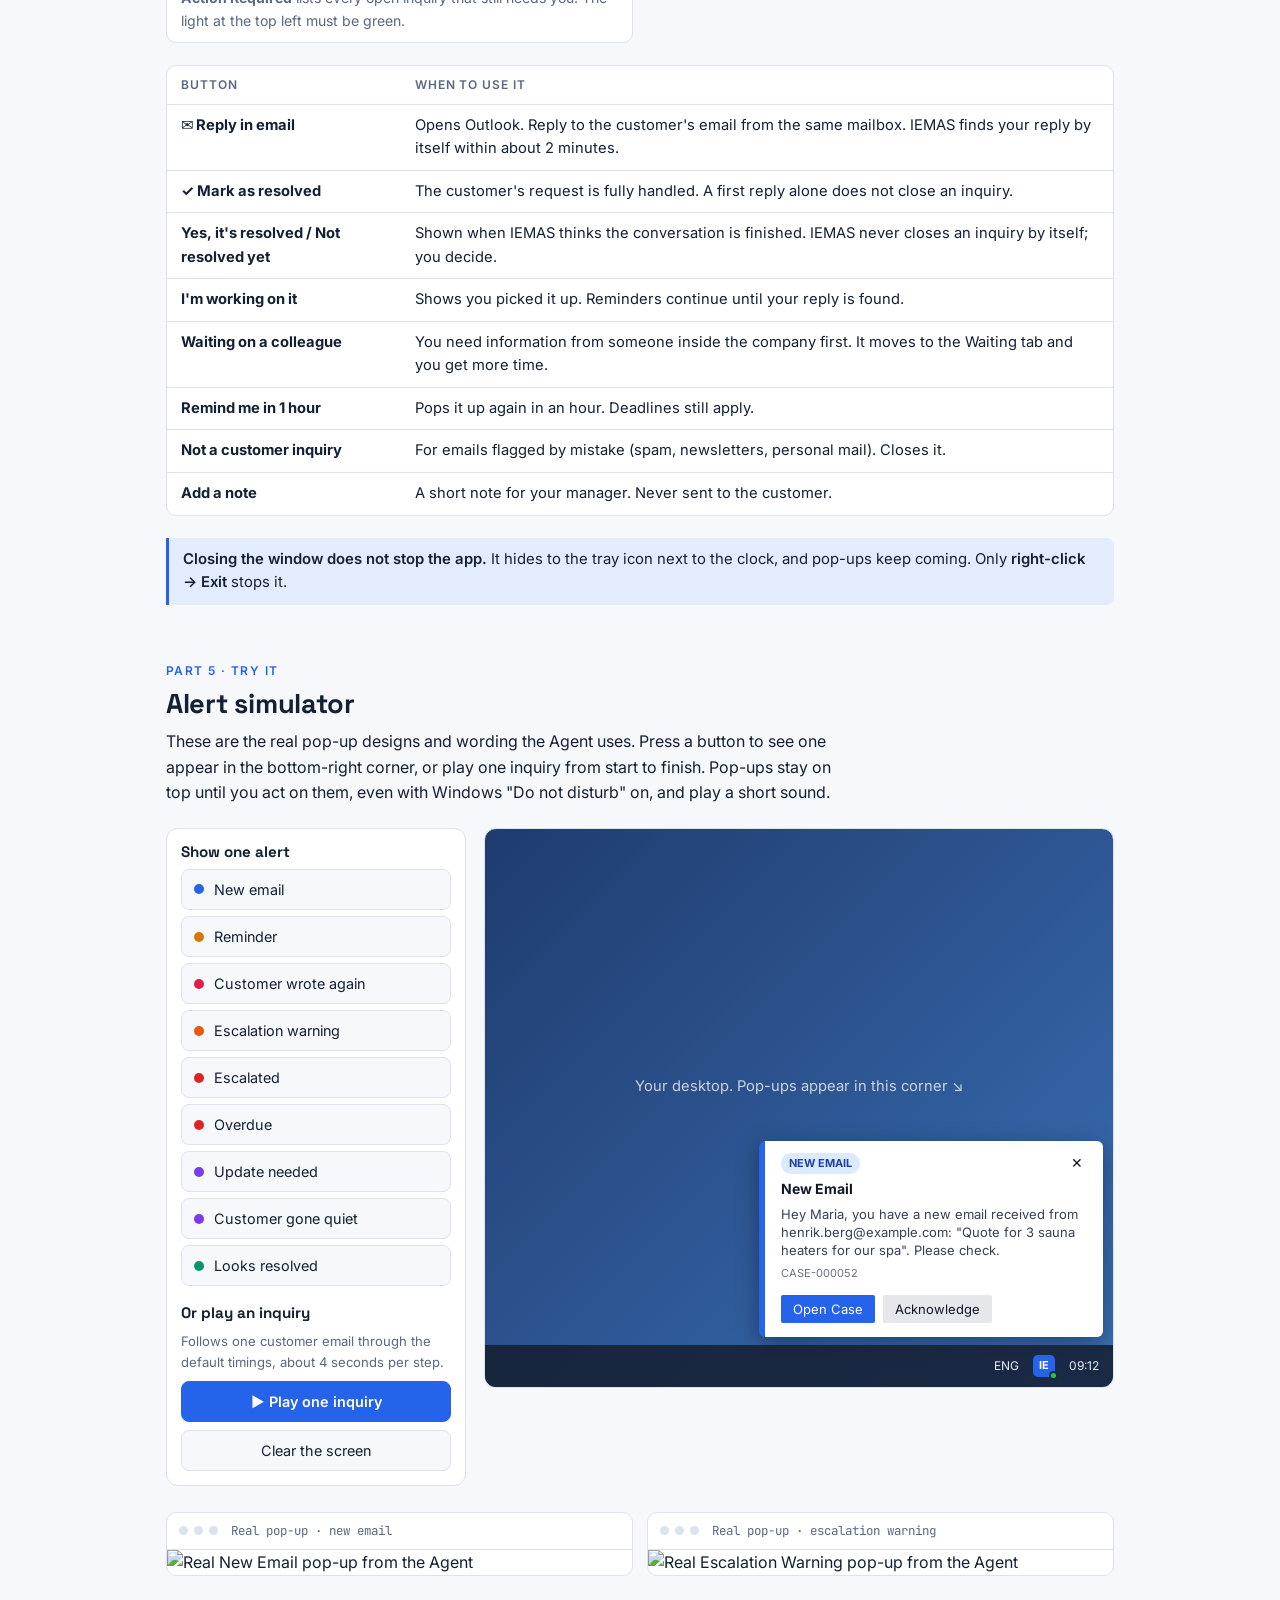
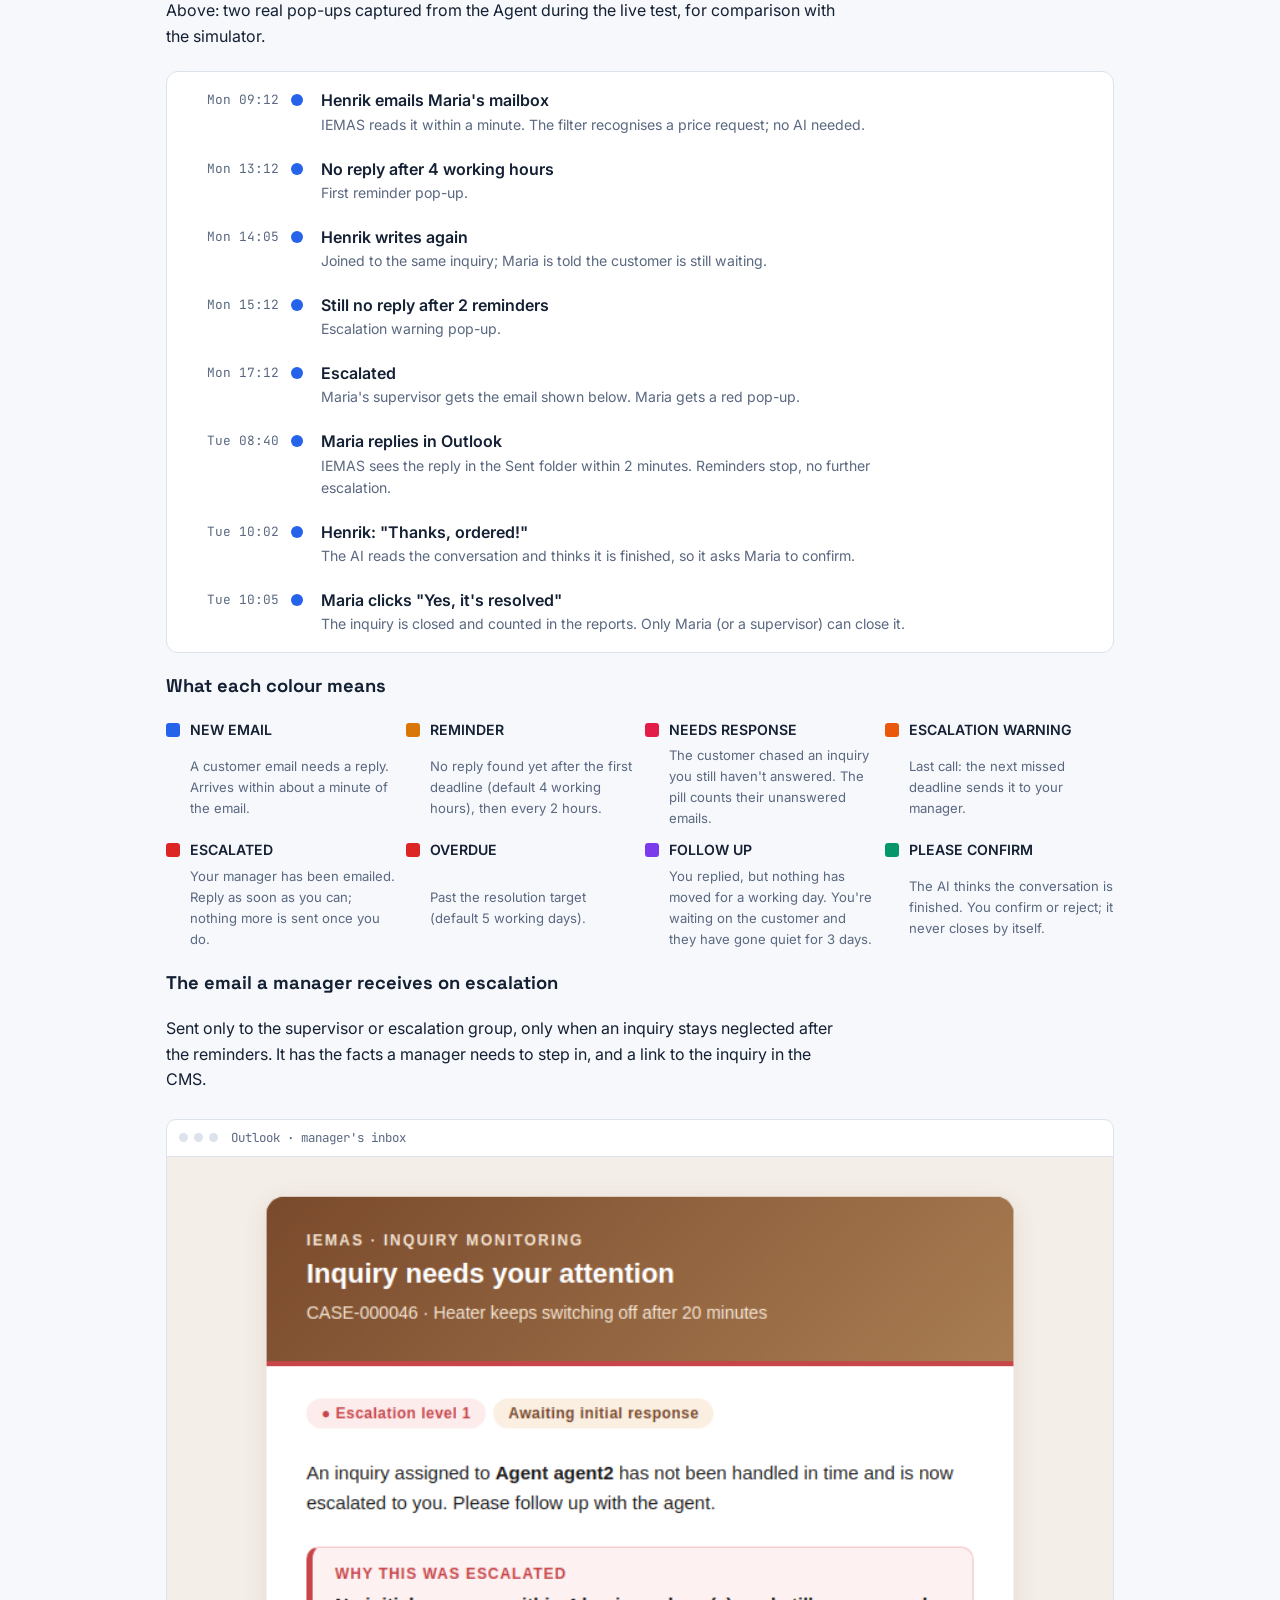
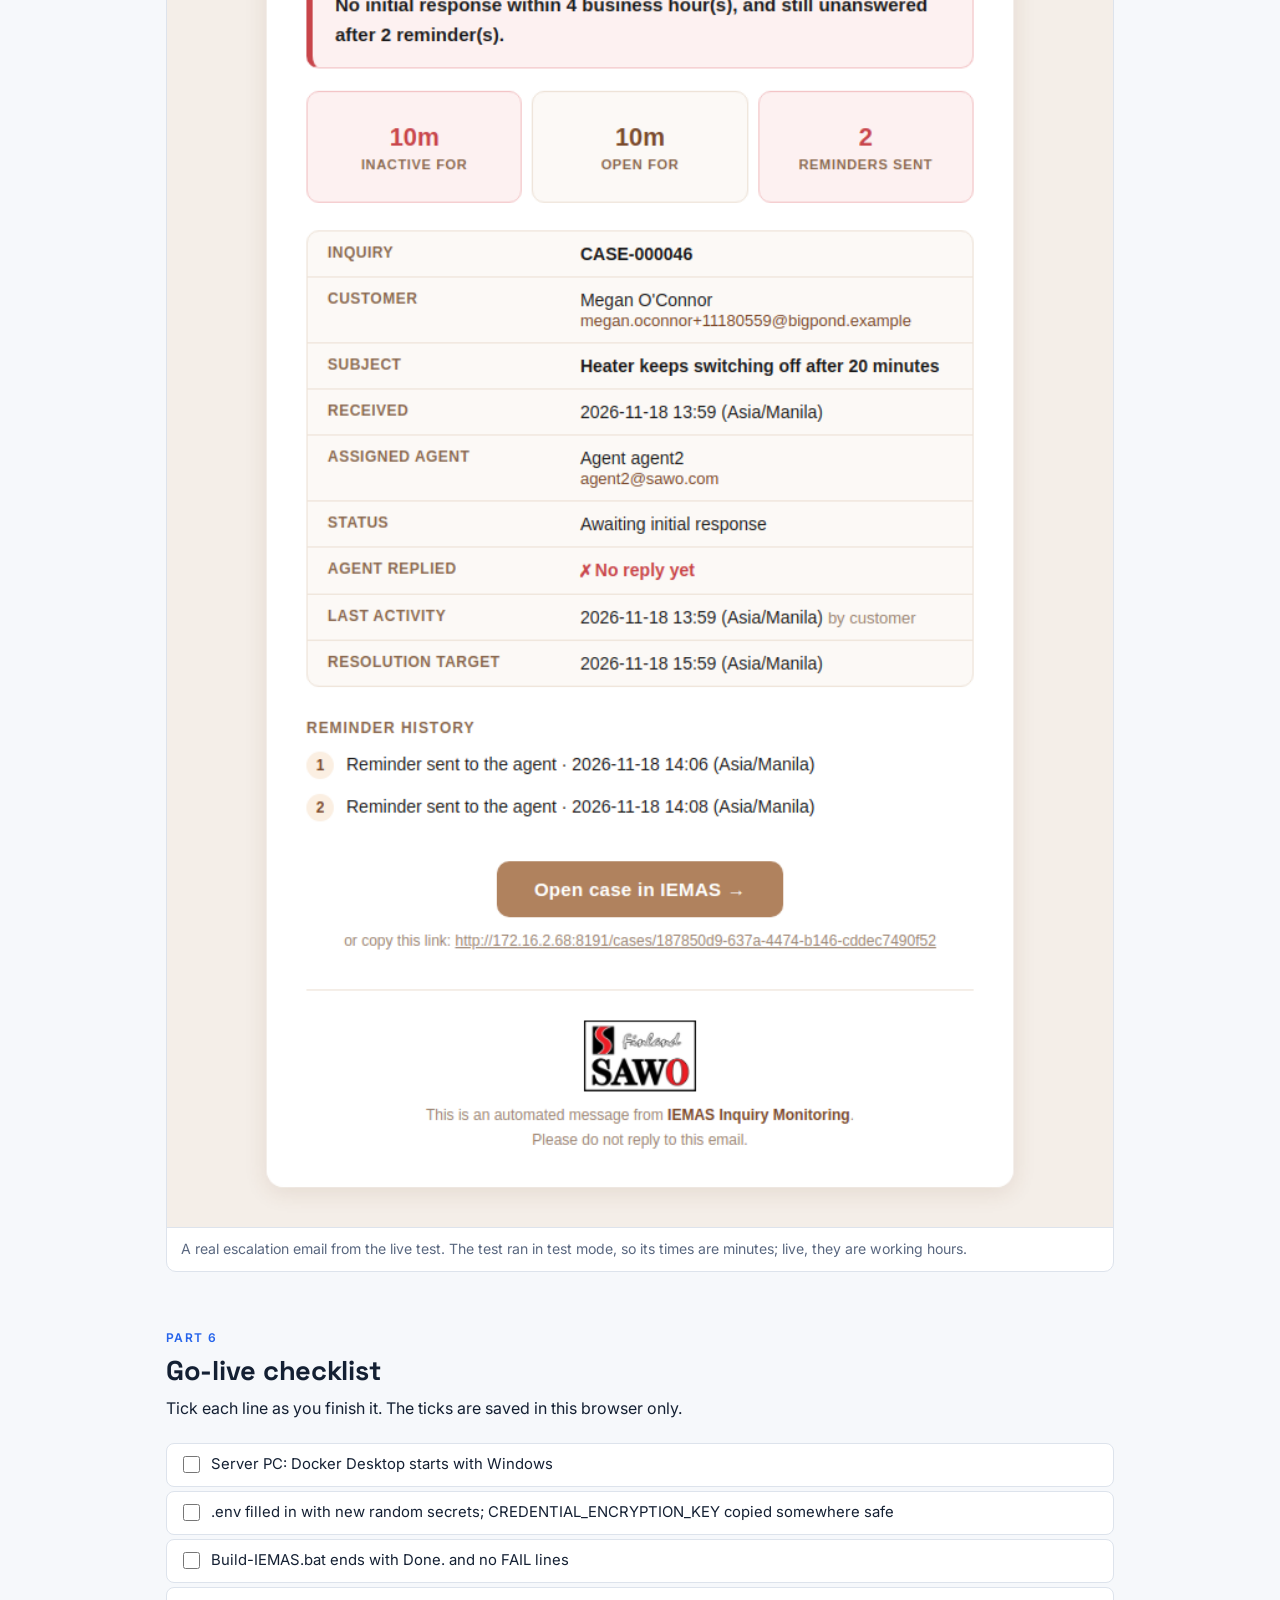
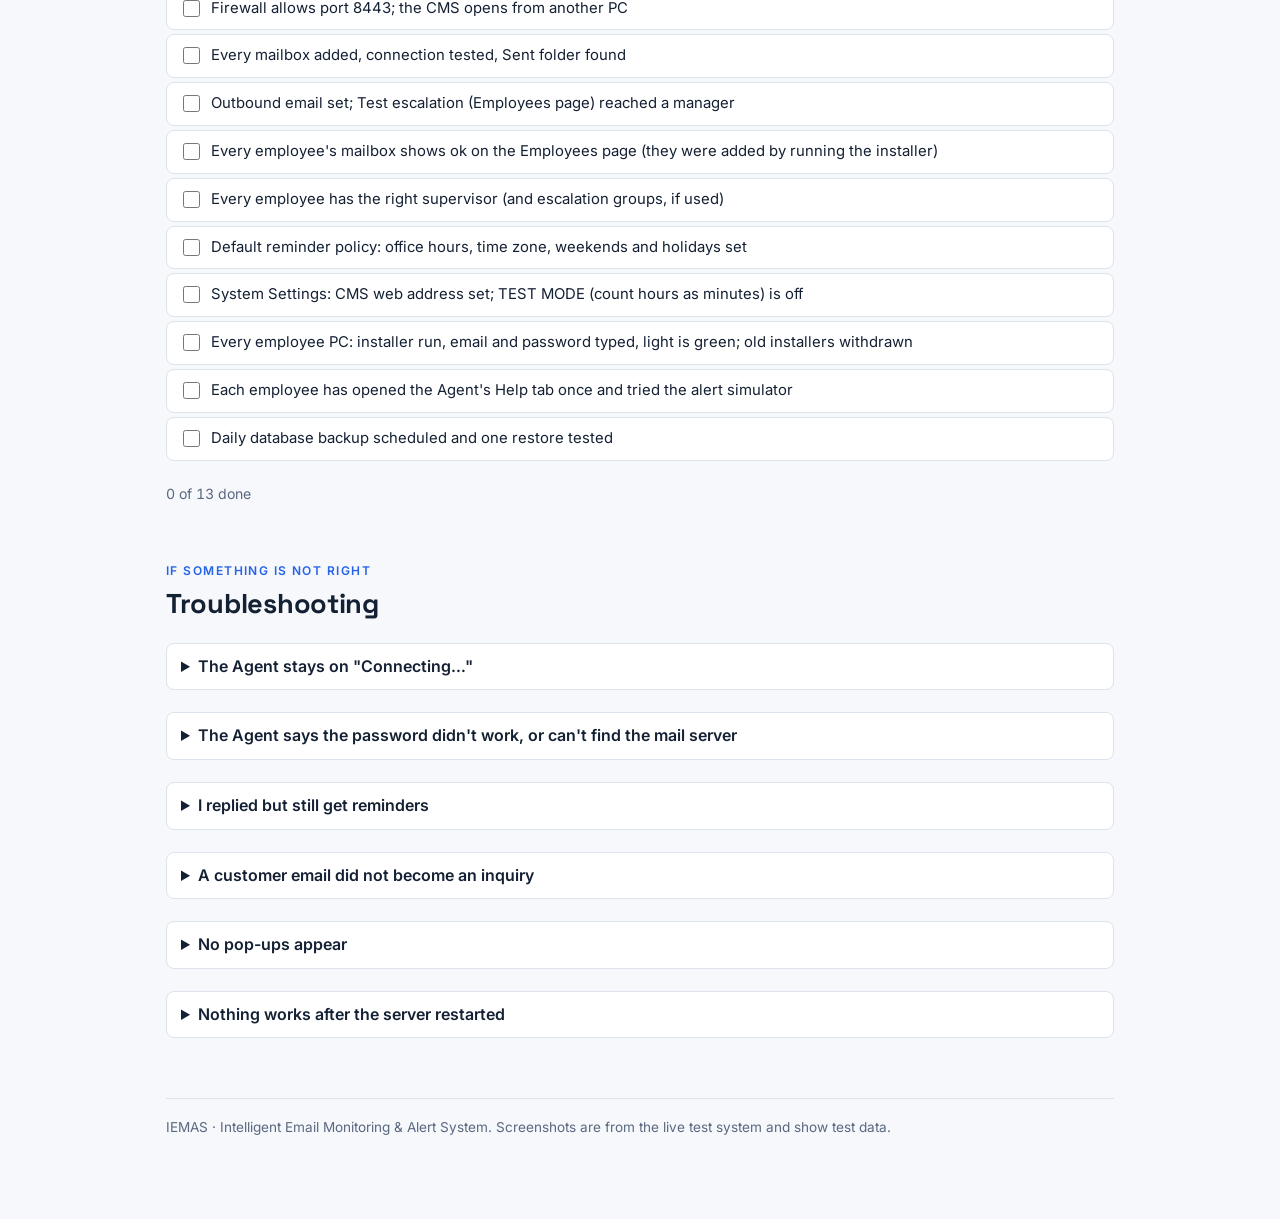
==== commit d3cdd6ea: "Rollout Tutorial, README and help text for one-step setup and the ten-item menu; detect-settings end" ====
--- a/web-cms/public/rollout-guide/index.html
+++ b/web-cms/public/rollout-guide/index.html
@@ -193,13 +193,13 @@
   <div class="eyebrow">SAWO · IEMAS Inquiry Monitoring</div>
   <h1>IEMAS rollout guide</h1>
   <p class="lede">How to put IEMAS live: set up the server PC once, install the IEMAS Agent on each employee's PC, connect the two, and learn what the alerts look like before the first real customer email arrives.</p>
-  <div class="meta"><span>For: IT / system administrator, and each employee for Parts 4–5</span><span>Version: main branch, Agent 1.3.0</span></div>
+  <div class="meta"><span>For: IT / system administrator, and each employee for Parts 4–5</span><span>Version: main branch, Agent 1.2.0</span></div>
 </header>
 
 <div class="overview">
   <div class="ov"><span class="n">PART 1</span><h3>Server PC</h3><p>Install Docker, fill in one settings file, double-click Build-IEMAS.</p><span class="time">≈ 30 min · once</span></div>
-  <div class="ov"><span class="n">PART 2</span><h3>Configure in the CMS</h3><p>Mailboxes, employees, managers, working hours.</p><span class="time">≈ 30 min · once</span></div>
-  <div class="ov"><span class="n">PART 3</span><h3>Each employee PC</h3><p>Download an installer from the CMS and run it. A one-person installer connects by itself; the others ask for a work email and password.</p><span class="time">≈ 2 min per PC</span></div>
+  <div class="ov"><span class="n">PART 2</span><h3>Configure in the CMS</h3><p>Outgoing mail, managers, working hours. Employees add themselves.</p><span class="time">≈ 30 min · once</span></div>
+  <div class="ov"><span class="n">PART 3</span><h3>Each employee PC</h3><p>Run the company installer, type your email and password. Everything else is automatic.</p><span class="time">≈ 2 min per PC</span></div>
   <div class="ov"><span class="n">PART 4–5</span><h3>First use and alerts</h3><p>What employees see, and a live simulator of every pop-up.</p><span class="time">≈ 10 min per person</span></div>
 </div>
 
@@ -299,9 +299,9 @@
       <div class="step-body">
         <p>Install <a href="https://git-scm.com/download/win" target="_blank" rel="noopener">Git for Windows</a>, then in a command prompt:</p>
 <pre>cd C:\
-git clone https://github.com/SawoWebDev/IEMAS.git IEMAS
+git clone https://github.com/arnielmontero/Intelligent-Email-Monitoring-Alert-System-v2.git IEMAS
 cd IEMAS</pre>
-        <p>Before every update, back up the database with <code>scripts/backup-database.sh</code> (run it from Git Bash). Then run <code>git pull</code> and double-click <b>Build-IEMAS.bat</b> again. Database changes are applied when the API starts.</p>
+        <p>Later updates are <code>git pull</code> followed by double-clicking <b>Build-IEMAS.bat</b> again.</p>
       </div></li>
     <li><h3>Fill in the settings file</h3>
       <div class="step-body">
@@ -316,7 +316,7 @@
             <tr><td class="k">BOOTSTRAP_ADMIN_EMAIL / _PASSWORD</td><td>Your own CMS login. Created on the first start only.</td></tr>
             <tr><td class="k">OPENROUTER_API_KEY</td><td>The AI key from openrouter.ai/keys.</td></tr>
             <tr><td class="k">DOMAIN</td><td>The server's IP address, for example <code>172.16.2.68</code> (or a DNS name if you have one).</td></tr>
-            <tr><td class="k">CORS_ORIGIN</td><td><code>https://172.16.2.68:8443</code> (the address people open the CMS on).</td></tr>
+            <tr><td class="k">CORS_ORIGIN</td><td><code>http://172.16.2.68:8191</code> (the address people open the CMS on).</td></tr>
             <tr><td class="k">ASPNETCORE_ENVIRONMENT</td><td>Leave as <code>Production</code>.</td></tr>
           </tbody>
         </table></div>
@@ -336,8 +336,8 @@
       </div></li>
     <li><h3>Log in to the CMS</h3>
       <div class="step-body">
-        <p>From any PC open <code>https://172.16.2.68:8443</code>. The browser warns about the certificate the first time because the server made its own; choose <b>Advanced → Continue</b>. Log in with the admin email and password from <code>.env</code>.</p>
-        <figure class="screen"><div class="bar"><i></i><i></i><i></i>&nbsp;https://172.16.2.68:8443/login</div><img src="img/cms-login.png" alt="IEMAS CMS login page" loading="lazy"><figcaption>The CMS login page.</figcaption></figure>
+        <p>From any PC open <code>http://172.16.2.68:8191</code>. Log in with the admin email and password from <code>.env</code>.</p>
+        <figure class="screen"><div class="bar"><i></i><i></i><i></i>&nbsp;http://172.16.2.68:8191/login</div><img src="img/cms-login.png" alt="IEMAS CMS login page" loading="lazy"><figcaption>The CMS login page.</figcaption></figure>
       </div></li>
     <li><h3>Schedule a daily backup</h3>
       <div class="step-body">
@@ -353,20 +353,22 @@
     <h2>Configure IEMAS in the CMS</h2>
     <p class="who">Who: <b>IT administrator</b>, with the list of mailboxes, employees and managers. <b>System → Setup Checklist</b> shows what is still missing; work down it until every line is green.</p>
   </div>
-  <p>Every missing setting is listed with a <b>Fix</b> link. Work down the list until nothing is marked as missing.</p>
+  <figure class="screen"><div class="bar"><i></i><i></i><i></i>&nbsp;System → Setup Checklist</div><img src="img/cms-setup.png" alt="Setup checklist page" loading="lazy"><figcaption>The Setup Checklist lists every missing setting with a Fix link. Here, only business hours are left.</figcaption></figure>
   <ol class="steps">
-    <li><h3>Add the employees</h3>
-      <div class="step-body">
-        <p><b>People &amp; Devices → Employees.</b> Add the employees and managers, and set each person's <b>Supervisor</b>. When an employee signs in on their PC (Part 3), their record is created if it is missing.</p>
-      </div></li>
-    <li><h3>Add each mailbox and choose its owner</h3>
-      <div class="step-body">
-        <p><b>Email → Email Accounts → Add.</b> For a company address, enter only the <b>email address</b> and <b>password</b>. The mail server, ports, encryption and domain come from <b>Mailbox defaults</b> in System Settings (mail.sawo.com, IMAP 993, SMTP 465, SSL/TLS, sawo.com), so they are already filled in. Press <b>Test connection</b>, then <b>Add account</b>. The <b>owner</b> (the employee whose PC gets the alerts) is chosen automatically by email address. Set the owner's <b>Supervisor</b> on the Employees page, or escalations for this mailbox have no recipient.</p>
-        <p>Employees can also sign in with their own mailbox from their PC (Part 3), so you do not have to collect passwords. To stop that, switch off employee self-registration in the <b>Mailbox defaults</b> group.</p>
+    <li><h3>Employees appear by themselves (add only managers and supervisors)</h3>
+      <div class="step-body">
+        <p><b>Employees.</b> You do not have to type the team in: each person is added automatically, with their mailbox, when they run the installer on their PC and type their email and password (Part 3). Add by hand only the people who will not install the Agent, such as managers and supervisors who receive escalations. Typing a name, an email and the email password is enough: IEMAS finds the mail server by itself.</p>
+        <figure class="screen"><div class="bar"><i></i><i></i><i></i>&nbsp;Employees</div><img src="img/cms-employees.png" alt="Employees page" loading="lazy"></figure>
+      </div></li>
+    <li><h3>Shared mailboxes and special cases (optional)</h3>
+      <div class="step-body">
+        <p>Personal mailboxes are created automatically. Use <b>Employees → Mailboxes → Add</b> only for a shared mailbox such as sales@ or info@, or a mail server IEMAS cannot find by itself: enter the address, the IMAP server and its password, and choose the <b>owner</b>. Press <b>Test connection</b> and make sure the <b>Sent folder</b> is found; IEMAS needs it to see the replies. If IEMAS cannot find your company mail server, add it once under <b>System → Settings → PC setup</b> (for example <code>sawo.com = mail.sawo.com:993:ssl</code>).</p>
+        <figure class="screen"><div class="bar"><i></i><i></i><i></i>&nbsp;Employees → Mailboxes</div><img src="img/cms-email-accounts.png" alt="Email accounts page" loading="lazy"></figure>
       </div></li>
     <li><h3>Set the outgoing mail account</h3>
       <div class="step-body">
-        <p><b>Email → Outbound Email.</b> One SMTP account IEMAS uses to send escalation emails, practice samples and the confirmation email sent when a PC connects. <b>Test connection</b> checks the login without sending anything. Once the employees are set up, use <b>Test escalation</b> on an employee's row (Employees page) to send a real sample to their manager.</p>
+        <p><b>Employees → Outbound email.</b> One SMTP account IEMAS uses to send escalation emails. <b>Test connection</b> checks the login without sending anything. After the next step, use <b>Test escalation</b> on an employee's row (Employees page) to send a real sample to their manager.</p>
+        <figure class="screen"><div class="bar"><i></i><i></i><i></i>&nbsp;Employees → Outbound email</div><img src="img/cms-outbound-email.png" alt="Outbound email page" loading="lazy"></figure>
       </div></li>
     <li><h3>Set who gets escalations</h3>
       <div class="step-body">
@@ -375,17 +377,13 @@
       </div></li>
     <li><h3>Set working hours and holidays</h3>
       <div class="step-body">
-        <p><b>Alerts &amp; Escalation → Reminder Policies → Default.</b> The office hours are pre-set to <b>Monday to Thursday 07:00-18:00 and Friday 07:00-16:00</b>, Asia/Manila time. Add the public holidays. Every deadline counts only these hours, and reminders and escalations are only sent during them. Friday is set to 16:00 on purpose: on days people stay until 18:00 they still get pop-ups and their replies count, but nobody is escalated for leaving on time.</p>
-        <div class="note warn"><b>Add the holidays before go-live,</b> otherwise a holiday counts as a normal working day.</div>
-      </div></li>
-    <li><h3>Check the timings</h3>
-      <div class="step-body">
-        <p>The defaults are: first reply 8 working hours; 2 reminders 4 working hours apart; supervisor emailed 4 working hours after the last reminder; customer follow-up 1 business day; quiet conversation 3 business days; customer silent 5 calendar days; waiting on a colleague 2 business days; resolution target 10 business days; next escalation level 2 business days later.</p>
-        <div class="note warn"><b>Settings changed before this version keep their old values.</b> In <b>System → System Settings</b>, reset any timing you had changed to these defaults, or keep it on purpose.</div>
+        <p><b>Alerts &amp; Escalation → Reminder Policies → Default.</b> Set the office hours, time zone, whether weekends count, and the public holidays. Every deadline (first reply within 4 working hours, reminders, escalation, the 5-day resolution target) counts only these hours.</p>
+        <div class="note warn"><b>Do this before go-live.</b> Out of the box the default policy counts around the clock, so an email on Friday evening would escalate during the weekend.</div>
+        <figure class="screen"><div class="bar"><i></i><i></i><i></i>&nbsp;Alerts &amp; Escalation → Reminder Policies</div><img src="img/cms-reminder-policies.png" alt="Reminder policies page" loading="lazy"></figure>
       </div></li>
     <li><h3>Check the system is healthy</h3>
       <div class="step-body">
-        <p><b>System → System Health.</b> All background jobs should show a recent successful run. In <b>System → System Settings</b>, set <b>CMS web address</b> to <code>https://172.16.2.68:8443</code> (the "Open case" button in escalation emails uses it), and make sure <b>TEST MODE: count hours as minutes</b> is off.</p>
+        <p><b>System → System Health.</b> All background jobs should show a recent successful run. In <b>System → System Settings</b>, set <b>CMS web address</b> to <code>http://172.16.2.68:8191</code> (the "Open case" button in escalation emails uses it), and make sure <b>TEST MODE: count hours as minutes</b> is off.</p>
         <figure class="screen"><div class="bar"><i></i><i></i><i></i>&nbsp;System → System Health</div><img src="img/cms-system-health.png" alt="System health page" loading="lazy"></figure>
       </div></li>
   </ol>
@@ -396,19 +394,21 @@
   <div class="part-head">
     <div class="eyebrow">Part 3 · on every employee PC</div>
     <h2>Install the IEMAS Agent</h2>
-    <p class="who">Who: an <b>administrator</b> downloads the installer once; the <b>employee</b> runs it and, if asked, signs in with their work email and password. About 2 minutes per PC.</p>
+    <p class="who">Who: an <b>administrator</b> downloads the company installer once; each <b>employee</b> (or IT) runs it on their PC and types their email and password. About 2 minutes per PC, and no approval step.</p>
   </div>
   <ol class="steps">
-    <li><h3>Download the installer from the CMS</h3>
-      <div class="step-body">
-        <p><b>People &amp; Devices → Windows Agents → Download installer.</b> Choose who it is for:</p>
+    <li><h3>Download the company installer from the CMS</h3>
+      <div class="step-body">
+        <p><b>Employees → PCs → Download installer.</b> The default, <b>Everyone</b>, is the one you want: one zip for the whole team. Each person types their own email address and password once, and IEMAS does the rest:</p>
         <ul>
-          <li><b>One person</b> (pick their mailbox): nothing to type on the PC at all. Best when IT sets up each PC.</li>
-          <li><b>Everyone</b>: one zip for the whole team; each person types their own work email and password once.</li>
+          <li>checks the password with a real mailbox login and finds the mail server by itself,</li>
+          <li>adds the employee and the mailbox if they are new (name taken from the address, department from <b>System → Settings → PC setup</b>),</li>
+          <li>approves the PC. An existing mailbox simply connects to its owner.</li>
         </ul>
-        <p>Check the <b>server address</b> (the address the PCs use, for example <code>https://172.16.2.68:8443</code>), then <b>Download zip</b>. An https address also tells the Agent to accept the server's own certificate, so there is no certificate option to set.</p>
-        <p>Installers do not expire and have no PC limit. The <b>Installers downloaded</b> list under the button shows each zip and lets you <b>Withdraw</b> it: PCs already connected keep working, but the withdrawn zip cannot connect new PCs.</p>
-        <div class="note warn"><b>Treat the zip like a password.</b> Until you withdraw it, anyone who runs it can connect a PC to IEMAS for the mailbox it allows. Send it directly to the person, not to a group or a shared folder.</div>
+        <p>Choosing <b>one person</b> instead makes an installer that needs no typing at all; their mailbox must already exist.</p>
+        <p>Check the <b>server address</b> (the address the PCs use, for example <code>http://172.16.2.68:8191</code>), keep <b>Server uses its own certificate</b> ticked when the server is reached by IP address, then <b>Download zip</b>.</p>
+        <figure class="screen"><div class="bar"><i></i><i></i><i></i>&nbsp;Employees → PCs</div><img src="img/cms-agent-installer.png" alt="Download installer panel on the PCs tab" loading="lazy"><figcaption>An installer can be withdrawn here at any time. PCs already connected keep working.</figcaption></figure>
+        <div class="note warn"><b>Keep the zip inside the company.</b> Running it is not enough to connect a PC: the person also needs a real company mailbox and its password, and only your company email domains are accepted. Still, share it on an internal drive, not publicly, and withdraw it if it leaks.</div>
       </div></li>
     <li><h3>Run it on the PC</h3>
       <div class="step-body">
@@ -418,23 +418,20 @@
           <li>installs the .NET 8 Desktop Runtime if the PC doesn't have it (Windows may ask to allow the change: click <b>Yes</b>),</li>
           <li>installs the Agent for the signed-in user and adds it to the Start menu,</li>
           <li>sets the server address and certificate option, and turns on <b>Start with Windows</b>,</li>
-          <li>starts the Agent. A one-person installer connects straight away and is <b>approved automatically</b>. An Everyone installer asks for the work email and password (next step).</li>
+          <li>starts the Agent and asks for the email address and password.</li>
         </ul>
       </div></li>
-    <li><h3>Check the light is green</h3>
-      <div class="step-body">
-        <p>With a one-person installer, the Agent shows <b>● Connected</b> and the employee's name within a few seconds. Otherwise the person types their <b>work email and password</b>, clicks <b>Test connection</b>, then <b>Connect</b>. IEMAS checks the password with the company mail server, adds the mailbox to the CMS, approves the PC and sends a confirmation email to their inbox.</p>
-        <p>If the mailbox owner already has other mailboxes under a different email address, the PC waits for an administrator to approve it under Windows Agents. On a PC that came from an installer, the sign-in screen offers <b>Connect with the installer instead (email only)</b>; on other PCs it offers <b>Ask an administrator to approve this PC instead</b>.</p>
-        <div class="note warn"><b>Use the https address (port 8443).</b> The password travels from the PC to the server; the Agent asks before sending it over plain http. Five wrong passwords for one address stop sign-in for 15 minutes.</div>
+    <li><h3>Type the email and password, then check the light is green</h3>
+      <div class="step-body">
+        <p>In the Agent window the person types their company email address and email password and clicks <b>Connect</b>. After a few seconds (up to a minute the first time, while IEMAS finds the mail server) the Agent shows <b>● Connected</b> and their name. The password is used once and is never kept on the PC. If it is refused: check the password, and for Gmail or Microsoft 365 use an app password. A shared mailbox, or one that belongs to someone else, waits for an administrator to approve it under <b>Employees → PCs</b>.</p>
         <div class="shots-2">
-          <figure class="screen"><div class="bar"><i></i><i></i><i></i>&nbsp;IEMAS Agent · sign in</div><img src="img/agent-signin.png" alt="Agent sign-in screen with work email, password, Test connection and Connect" loading="lazy"><figcaption>The sign-in screen on a PC without a one-person installer. The server address shown is a test name; yours is the https address of your server.</figcaption></figure>
+          <figure class="screen"><div class="bar"><i></i><i></i><i></i>&nbsp;First start · email and password</div><img src="img/agent-connect.png" alt="Agent asking for the email address and password" loading="lazy"></figure>
           <figure class="screen"><div class="bar"><i></i><i></i><i></i>&nbsp;Connected</div><img src="img/agent-main.png" alt="Agent connected and listing inquiries" loading="lazy"></figure>
         </div>
       </div></li>
   </ol>
   <details class="faq"><summary>Setting up a PC by hand instead (no installer)</summary>
-    <p>With employee self-registration on (the <b>Mailbox defaults</b> group in System Settings), a PC set up by hand needs only the server address and the work email and password. The approval steps below are for when it is off.</p>
-    <p>Install the runtime with <code>winget install Microsoft.DotNet.DesktopRuntime.8</code>, copy <code>IemasAgent.exe</code> from the server's <code>windows-client/agent-release</code> folder and start it. In <b>Settings</b> enter the server address and Save. Tick <b>Allow self-signed certificates</b> only if your administrator tells you to. Register with the company email address; the PC then appears as <b>Pending</b> under Windows Agents until an administrator chooses the employee and presses <b>Approve</b>. A withdrawn installer falls back to this same Pending request.</p>
+    <p>Install the runtime with <code>winget install Microsoft.DotNet.DesktopRuntime.8</code>, copy <code>IemasAgent.exe</code> from the server's <code>windows-clientgent-release</code> folder and start it. In <b>Settings</b> enter the server address, tick <b>Allow self-signed certificates</b>, and Save. Register with the company email address; the PC then appears as <b>Pending</b> under Employees → PCs until an administrator chooses the employee and presses <b>Approve</b>. A withdrawn installer falls back to this same Pending request.</p>
   </details>
   <div class="note"><b>Updating the Agent later:</b> download a new installer and run it the same way. The registration is kept.</div>
 </section>
@@ -444,18 +441,11 @@
   <div class="part-head">
     <div class="eyebrow">Part 4 · for every employee</div>
     <h2>Using the Agent the first time</h2>
-    <p>The first time it connects, the Agent opens <b>Show me around</b>: five short pages. They explain what appears on the PC and the reply and escalation times for that employee, and end with a <b>practice inquiry</b> that goes from new email to escalation while they watch. Only that employee receives its pop-ups and emails. The practice inquiry is removed when they press <b>Finish</b>, or after 1 hour. It can be opened again from the Help tab or the tray icon's menu, and an administrator can start a practice run for a PC from <b>Windows Agents → Practice run</b>.</p>
     <p>The Agent shows the inquiries that need you. You still answer customers in Outlook. When the customer's request is fully handled, you confirm it in the Agent.</p>
-  </div>
-  <div class="shots-2">
-    <figure class="screen"><div class="bar"><i></i><i></i><i></i>&nbsp;Show me around · page 1</div><img src="img/agent-tour-welcome.png" alt="Show me around, page 1: welcome" loading="lazy"><figcaption>Page 1: what IEMAS does. Nothing to click after you reply in Outlook.</figcaption></figure>
-    <figure class="screen"><div class="bar"><i></i><i></i><i></i>&nbsp;Show me around · page 2</div><img src="img/agent-tour-what-you-see.png" alt="Show me around, page 2: the pop-up colours and the app window" loading="lazy"><figcaption>Page 2: the pop-up colours, and what the app window shows.</figcaption></figure>
-    <figure class="screen"><div class="bar"><i></i><i></i><i></i>&nbsp;Show me around · page 4</div><img src="img/agent-tour-timing.png" alt="Show me around, page 4: reply and escalation times" loading="lazy"><figcaption>Page 4: the reply and escalation times for this employee, with the working hours.</figcaption></figure>
-    <figure class="screen"><div class="bar"><i></i><i></i><i></i>&nbsp;Show me around · page 5</div><img src="img/agent-tour-try-it.png" alt="Show me around, page 5: the practice inquiry" loading="lazy"><figcaption>Page 5: the practice inquiry. Each press of <b>Show what happens next</b> moves it on one step.</figcaption></figure>
   </div>
   <div class="shots-2">
     <figure class="screen"><div class="bar"><i></i><i></i><i></i>&nbsp;IEMAS Agent</div><img src="img/agent-main.png" alt="IEMAS Agent main window with the Action Required list" loading="lazy"><figcaption><b>Action Required</b> lists every open inquiry that still needs you. The light at the top left must be green.</figcaption></figure>
-    <figure class="screen"><div class="bar"><i></i><i></i><i></i>&nbsp;IEMAS Agent → inquiry</div><img src="img/agent-practice-inquiry.png" alt="The practice inquiry opened in the Agent" loading="lazy"><figcaption>Click <b>Open</b> on an inquiry to see the latest customer email and what to do next. This one is the practice inquiry, with sample data.</figcaption></figure>
+    <figure class="screen"><div class="bar"><i></i><i></i><i></i>&nbsp;IEMAS Agent → inquiry</div><img src="img/agent-case.png" alt="An inquiry opened in the Agent" loading="lazy"><figcaption>Click <b>Open</b> on an inquiry to see the latest customer email and what to do next.</figcaption></figure>
   </div>
   <div class="table-wrap"><table>
     <thead><tr><th>Button</th><th>When to use it</th></tr></thead>
@@ -478,7 +468,7 @@
   <div class="part-head">
     <div class="eyebrow">Part 5 · try it</div>
     <h2>Alert simulator</h2>
-    <p>These show the pop-up colours and the kind of wording the Agent uses. The sample text is invented. The wording an employee sees comes from the <b>Pop-up Messages</b> templates in the CMS (Alerts &amp; Escalation → Pop-up Messages), which an administrator can edit. Press a button to see one appear in the bottom-right corner, or play one inquiry from start to finish. Pop-ups stay on top until you act on them, even with Windows "Do not disturb" on, and play a short sound.</p>
+    <p>These are the real pop-up designs and wording the Agent uses. Press a button to see one appear in the bottom-right corner, or play one inquiry from start to finish. Pop-ups stay on top until you act on them, even with Windows "Do not disturb" on, and play a short sound.</p>
   </div>
   <div class="sim">
     <div class="controls">
@@ -498,7 +488,11 @@
     </div>
   </div>
 
-  <figure class="screen"><div class="bar"><i></i><i></i><i></i>&nbsp;Agent pop-up · escalation warning</div><img src="img/agent-popup-escalation-warning.png" alt="Escalation warning pop-up as shown by the Agent" loading="lazy"><figcaption>The escalation warning as the Agent shows it on the PC, from the test system. Compare it with the simulator above.</figcaption></figure>
+  <div class="shots-2">
+    <figure class="screen"><div class="bar"><i></i><i></i><i></i>&nbsp;Real pop-up · new email</div><img src="img/popup-real-1.png" alt="Real New Email pop-up from the Agent" loading="lazy"></figure>
+    <figure class="screen"><div class="bar"><i></i><i></i><i></i>&nbsp;Real pop-up · escalation warning</div><img src="img/popup-real-2.png" alt="Real Escalation Warning pop-up from the Agent" loading="lazy"></figure>
+  </div>
+  <p class="who">Above: two real pop-ups captured from the Agent during the live test, for comparison with the simulator.</p>
   <div class="timeline" id="timeline" aria-label="Inquiry timeline"></div>
 
   <h3>What each colour means</h3>
@@ -525,48 +519,47 @@
     <div class="eyebrow">If something is not right</div>
     <h2>Troubleshooting</h2>
   </div>
-  <details class="faq"><summary>The Agent stays on "Connecting…"</summary><p>Check the Server URL in Settings (https, port 8443). Tick "Allow self-signed certificates" only if your administrator tells you to; the installer sets it for you. From the PC, open https://172.16.2.68:8443 in a browser: if that fails too, check the server's firewall rule and that Docker Desktop is running on the server.</p></details>
-  <details class="faq"><summary>Sign-in fails, or the PC says it is waiting</summary><p>The email must be a mailbox IEMAS watches, with an owner set on the Email Accounts page. A PC waits as Pending under Windows Agents when the mailbox owner has other mailboxes under a different email address, or when it was set up by hand: approve it there. A withdrawn installer still installs the Agent, and its PC waits in the same way.</p></details>
-  <details class="faq"><summary>Sign-in says the password is wrong or there were too many attempts</summary><p>Use the password you use in Outlook for that mailbox. After 5 wrong passwords for one address, sign-in waits 15 minutes before it accepts another try.</p></details>
+  <details class="faq"><summary>The Agent stays on "Connecting…"</summary><p>Check the Server URL in Settings (https, port 8443) and that "Allow self-signed certificates" is ticked. From the PC, open http://172.16.2.68:8191 in a browser: if that fails too, check the server's firewall rule and that Docker Desktop is running on the server.</p></details>
+  <details class="faq"><summary>The Agent says the password didn't work, or can't find the mail server</summary><p><b>Password didn't work:</b> retype it carefully; Gmail and Microsoft 365 need an <b>app password</b> instead of the normal one. After 5 wrong attempts the address is paused for 15 minutes. <b>Can't reach the mail server:</b> add the company domain once under <b>System → Settings → PC setup</b> (<code>sawo.com = mail.sawo.com:993:ssl</code>). <b>Not a company email domain:</b> the address must be on one of the domains listed under <b>PC setup → Allowed email domains</b> (blank uses the internal company domains). <b>Installer can no longer be used:</b> it was withdrawn; download a new one.</p></details>
   <details class="faq"><summary>I replied but still get reminders</summary><p>Wait 2 minutes for the Sent-folder check. Reply to the customer's own email (not a new email) from the mailbox the customer wrote to. If you answered by phone, open the inquiry and use Mark as resolved or add a note.</p></details>
-  <details class="faq"><summary>A customer email did not become an inquiry</summary><p>Allow a couple of minutes. Newsletters, auto-replies and internal mail are filtered out on purpose. An email the filter calls an inquiry is double-checked by the AI; if the AI cannot be reached, the filter's decision stands. Emails the AI was unsure about wait for a supervisor in the Review queue (Email → Email Classification).</p></details>
+  <details class="faq"><summary>A customer email did not become an inquiry</summary><p>Allow a couple of minutes. Newsletters, auto-replies and internal mail are filtered out on purpose. Emails the AI was unsure about wait for a supervisor in the Review queue (Email → Email Classification).</p></details>
   <details class="faq"><summary>No pop-ups appear</summary><p>The tray icon's dot must be green. Pop-ups go to the owner of the mailbox the email arrived in. Pop-ups missed while the PC was off are shown when it connects again.</p></details>
   <details class="faq"><summary>Nothing works after the server restarted</summary><p>Docker Desktop must be running. Double-click Build-IEMAS.bat again; it starts everything and reports what is wrong.</p></details>
 </section>
 
-<footer>IEMAS · Intelligent Email Monitoring &amp; Alert System. Screenshots show test data; the names and addresses in them are invented.</footer>
+<footer>IEMAS · Intelligent Email Monitoring &amp; Alert System. Screenshots are from the live test system and show test data.</footer>
 </div>
 
 <script>
 const ALERTS = [
-  { key: "new", label: "New inquiry", badge: "NEW EMAIL", accent: "#2563EB", tint: "#DBEAFE", text: "#1E40AF",
-    title: "New customer inquiry", msg: 'Hi Maria, Henrik Berg sent an inquiry: "Quote for 3 sauna heaters for our spa". Please reply by Mon 23 Nov, 5:12 PM. Just answer from your own mailbox as usual; IEMAS sees your reply by itself.' },
-  { key: "rem", label: "Friendly reminder", badge: "REMINDER", accent: "#D97706", tint: "#FEF3C7", text: "#92400E",
-    title: "Friendly reminder", msg: 'Hi Maria, "Quote for 3 sauna heaters for our spa" from Henrik Berg is still waiting for a reply. It was due Mon 23 Nov, 5:12 PM. If you already answered by phone or from another mailbox, open it and mark it resolved.' },
+  { key: "new", label: "New email", badge: "NEW EMAIL", accent: "#2563EB", tint: "#DBEAFE", text: "#1E40AF",
+    title: "New Email", msg: 'Hey Maria, you have a new email received from henrik.berg@example.com: "Quote for 3 sauna heaters for our spa". Please check.' },
+  { key: "rem", label: "Reminder", badge: "REMINDER", accent: "#D97706", tint: "#FEF3C7", text: "#92400E",
+    title: "Reminder", msg: 'Hey Maria, you haven\'t replied to the email "Quote for 3 sauna heaters for our spa" from henrik.berg@example.com. Please reply.' },
   { key: "again", label: "Customer wrote again", badge: "NEEDS RESPONSE", accent: "#E11D48", tint: "#FFE4E6", text: "#9F1239", count: 2,
-    title: "Customer follow-up: still needs your response", msg: 'Hi Maria, Henrik Berg wrote again on CASE-000052 and is still waiting for your reply (2 unanswered email(s), the first 23h 18m ago). Latest: "Re: Quote for 3 sauna heaters". Please reply by Mon 23 Nov, 5:12 PM.' },
-  { key: "warn", label: "Last reminder", badge: "ESCALATION WARNING", accent: "#EA580C", tint: "#FFEDD5", text: "#9A3412",
-    title: "Last reminder (escalation warning)", msg: 'Maria, this is the last reminder for "Quote for 3 sauna heaters for our spa" (CASE-000052). If there is no reply by Wed 25 Nov, 7:12 AM, your supervisor will be told so they can help. A short reply to the customer is enough to stop this.' },
+    title: "Customer follow-up: still needs your response", msg: 'Hey Maria, Henrik Berg wrote again on CASE-000052 and is still waiting for your reply (2 unanswered email(s), first one 3h 10m ago). Latest: "Re: Quote for 3 sauna heaters".' },
+  { key: "warn", label: "Escalation warning", badge: "ESCALATION WARNING", accent: "#EA580C", tint: "#FFEDD5", text: "#9A3412",
+    title: "Escalation Warning", msg: 'Hey Maria, "Quote for 3 sauna heaters for our spa" (CASE-000052) is still unresolved after 2 reminder(s). It will be escalated if it remains unresolved.' },
   { key: "esc", label: "Escalated", badge: "ESCALATED", accent: "#DC2626", tint: "#FEE2E2", text: "#991B1B",
-    title: "Escalated to your supervisor", msg: '"Quote for 3 sauna heaters for our spa" (CASE-000052) from Henrik Berg has been waiting 1d 22h, so your supervisor was asked to help. Please reply to the customer when you can, or add a note if you are already handling it.' },
+    title: "Escalated", msg: '"Quote for 3 sauna heaters for our spa" (CASE-000052) from henrik.berg@example.com has been escalated to management because it still needs your attention.' },
   { key: "over", label: "Overdue", badge: "OVERDUE", accent: "#DC2626", tint: "#FEE2E2", text: "#991B1B",
-    title: "Overdue", msg: 'Hi Maria, "Quote for 3 sauna heaters for our spa" from Henrik Berg has been open for 14d 0h, longer than the target. Please send the customer an update, or mark it resolved if it is finished.' },
+    title: "Overdue", msg: 'Overdue: "Quote for 3 sauna heaters for our spa" from Henrik Berg (henrik.berg@example.com), received 2026-11-18 09:12, outstanding for 5 working days. Summary: Spa owner asks for a price on three 9 kW heaters.' },
   { key: "update", label: "Update needed", badge: "FOLLOW UP", accent: "#7C3AED", tint: "#EDE9FE", text: "#5B21B6",
-    title: "Update needed", msg: 'Hi Maria, "Quote for 3 sauna heaters for our spa" (CASE-000052) from Henrik Berg has been quiet for a while. Please reply to the customer, add a note on where it stands, or mark it resolved.' },
+    title: "Update needed", msg: 'Hey Maria, "Quote for 3 sauna heaters for our spa" (CASE-000052) from henrik.berg@example.com has had no progress for 1 working day. Please reply to the customer or update the inquiry.' },
   { key: "follow", label: "Customer gone quiet", badge: "FOLLOW UP", accent: "#7C3AED", tint: "#EDE9FE", text: "#5B21B6",
-    title: "Follow-up may be needed", msg: 'Hi Maria, Henrik Berg has not answered about "Quote for 3 sauna heaters for our spa" (CASE-000052) for a few days. A short follow-up may help. If the matter is settled, mark it resolved.' },
+    title: "Follow-up may be needed", msg: 'Hey Maria, henrik.berg@example.com has not replied to you about "Quote for 3 sauna heaters for our spa" (CASE-000052) for 3 days. Please follow up, or close the inquiry if it is settled.' },
   { key: "conf", label: "Looks resolved", badge: "PLEASE CONFIRM", accent: "#059669", tint: "#D1FAE5", text: "#065F46",
-    title: "Please confirm: resolved?", msg: 'Hi Maria, "Quote for 3 sauna heaters for our spa" (CASE-000052) from Henrik Berg looks finished. Please confirm it is resolved, or choose Not resolved yet to keep following it.' },
+    title: "Please confirm: resolved?", msg: 'Hey Maria, "Quote for 3 sauna heaters for our spa" (CASE-000052) from henrik.berg@example.com looks resolved. Please confirm it is resolved, or reject so monitoring continues.' },
 ];
 const MEANING = {
-  new: "A customer sent an inquiry. Arrives within about a minute of the email.",
-  rem: "No reply 4 working hours after the 8-hour reply time.",
+  new: "A customer email needs a reply. Arrives within about a minute of the email.",
+  rem: "No reply found yet after the first deadline (default 4 working hours), then every 2 hours.",
   again: "The customer chased an inquiry you still haven't answered. The pill counts their unanswered emails.",
-  warn: "4 working hours after the first reminder. The date shown is when your supervisor would be told.",
-  esc: "4 working hours after the last reminder, about two working days after the email. Your supervisor has been emailed.",
-  over: "Past the resolution target (default 10 working days).",
-  update: "You replied, but nothing has moved for a while.",
-  follow: "You're waiting on the customer and they have gone quiet for 5 days.",
+  warn: "Last call: the next missed deadline sends it to your manager.",
+  esc: "Your manager has been emailed. Reply as soon as you can; nothing more is sent once you do.",
+  over: "Past the resolution target (default 5 working days).",
+  update: "You replied, but nothing has moved for a working day.",
+  follow: "You're waiting on the customer and they have gone quiet for 3 days.",
   conf: "The AI thinks the conversation is finished. You confirm or reject; it never closes by itself.",
 };
 const stack = document.getElementById("stack");
@@ -614,15 +607,14 @@
 
 // One inquiry, start to finish, using the default timings.
 const STEPS = [
-  { when: "Mon 09:12", clock: "09:12", t: "Henrik emails Maria's mailbox", d: "IEMAS reads it within a minute. The filter and the AI agree it is a customer inquiry.", alert: "new" },
-  { when: "Mon 17:12", clock: "17:12", t: "Reply time passes (8 working hours)", d: "Noted on the inquiry. Nothing pops up yet.", alert: null },
-  { when: "Tue 08:30", clock: "08:30", t: "Henrik writes again", d: "Joined to the same inquiry; Maria is told the customer is still waiting.", alert: "again" },
-  { when: "Tue 10:12", clock: "10:12", t: "First reminder", d: "4 working hours after the reply time.", alert: "rem" },
-  { when: "Tue 14:12", clock: "14:12", t: "Last reminder", d: "Says exactly when the supervisor would be told.", alert: "warn" },
-  { when: "Wed 07:12", clock: "07:12", t: "Escalated", d: "Maria's supervisor gets the email shown below. Maria gets a red pop-up.", alert: "esc" },
-  { when: "Wed 08:40", clock: "08:40", t: "Maria replies in Outlook", d: "IEMAS sees the reply in the Sent folder within 2 minutes. Reminders stop, no further escalation.", alert: null },
-  { when: "Thu 10:02", clock: "10:02", t: "Henrik: \"Thanks, ordered!\"", d: "The AI reads the conversation and thinks it is finished, so it asks Maria to confirm.", alert: "conf" },
-  { when: "Thu 10:05", clock: "10:05", t: "Maria clicks \"Yes, it's resolved\"", d: "The inquiry is closed and counted in the reports. Only Maria (or a supervisor) can close it.", alert: null },
+  { when: "Mon 09:12", clock: "09:12", t: "Henrik emails Maria's mailbox", d: "IEMAS reads it within a minute. The filter recognises a price request; no AI needed.", alert: "new" },
+  { when: "Mon 13:12", clock: "13:12", t: "No reply after 4 working hours", d: "First reminder pop-up.", alert: "rem" },
+  { when: "Mon 14:05", clock: "14:05", t: "Henrik writes again", d: "Joined to the same inquiry; Maria is told the customer is still waiting.", alert: "again" },
+  { when: "Mon 15:12", clock: "15:12", t: "Still no reply after 2 reminders", d: "Escalation warning pop-up.", alert: "warn" },
+  { when: "Mon 17:12", clock: "17:12", t: "Escalated", d: "Maria's supervisor gets the email shown below. Maria gets a red pop-up.", alert: "esc" },
+  { when: "Tue 08:40", clock: "08:40", t: "Maria replies in Outlook", d: "IEMAS sees the reply in the Sent folder within 2 minutes. Reminders stop, no further escalation.", alert: null },
+  { when: "Tue 10:02", clock: "10:02", t: "Henrik: \"Thanks, ordered!\"", d: "The AI reads the conversation and thinks it is finished, so it asks Maria to confirm.", alert: "conf" },
+  { when: "Tue 10:05", clock: "10:05", t: "Maria clicks \"Yes, it's resolved\"", d: "The inquiry is closed and counted in the reports. Only Maria (or a supervisor) can close it.", alert: null },
 ];
 const tl = document.getElementById("timeline");
 STEPS.forEach((s, i) => {
@@ -657,17 +649,15 @@
   "Firewall allows port 8443; the CMS opens from another PC",
   "Every mailbox added, connection tested, Sent folder found",
   "Outbound email set; Test escalation (Employees page) reached a manager",
-  "Every employee added with the right mailbox",
-  "Every mailbox owner has a Supervisor (and escalation groups, if used)",
-  "Default reminder policy: office hours checked and public holidays added",
+  "Every employee's mailbox shows ok on the Employees page (they were added by running the installer)",
+  "Every employee has the right supervisor (and escalation groups, if used)",
+  "Default reminder policy: office hours, time zone, weekends and holidays set",
   "System Settings: CMS web address set; TEST MODE (count hours as minutes) is off",
-  "System Settings: timings checked; changed values reset to the defaults, or kept on purpose",
-  "Mailbox defaults checked; employee self-registration switched on or off on purpose",
-  "Every employee PC: installer run, light is green; unused installers withdrawn",
-  "Each employee has finished Show me around (the practice inquiry) on their PC",
+  "Every employee PC: installer run, email and password typed, light is green; old installers withdrawn",
+  "Each employee has opened the Agent's Help tab once and tried the alert simulator",
   "Daily database backup scheduled and one restore tested",
 ];
-const KEY = "iemas-golive-v2";
+const KEY = "iemas-golive-v1";
 let state = {};
 try { state = JSON.parse(localStorage.getItem(KEY) || "{}"); } catch (e) { state = {}; }
 const cl = document.getElementById("checklist");
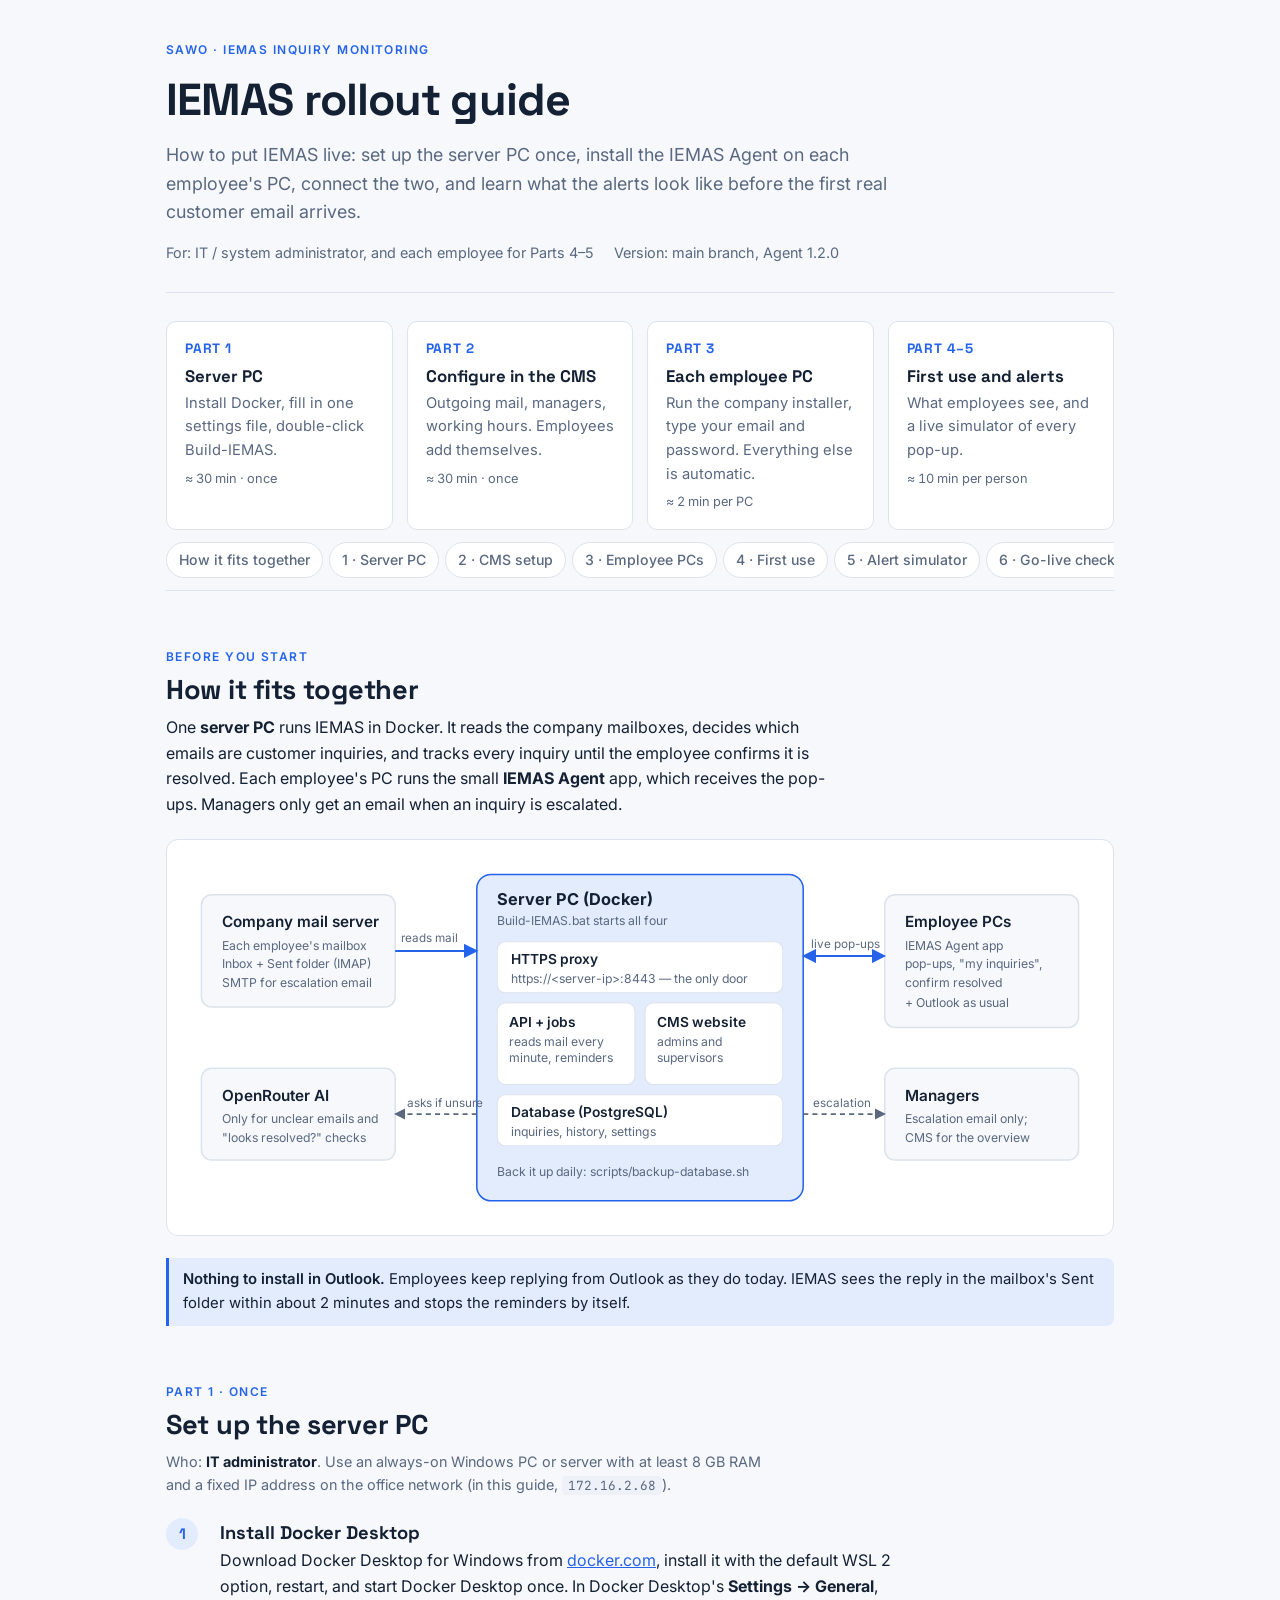
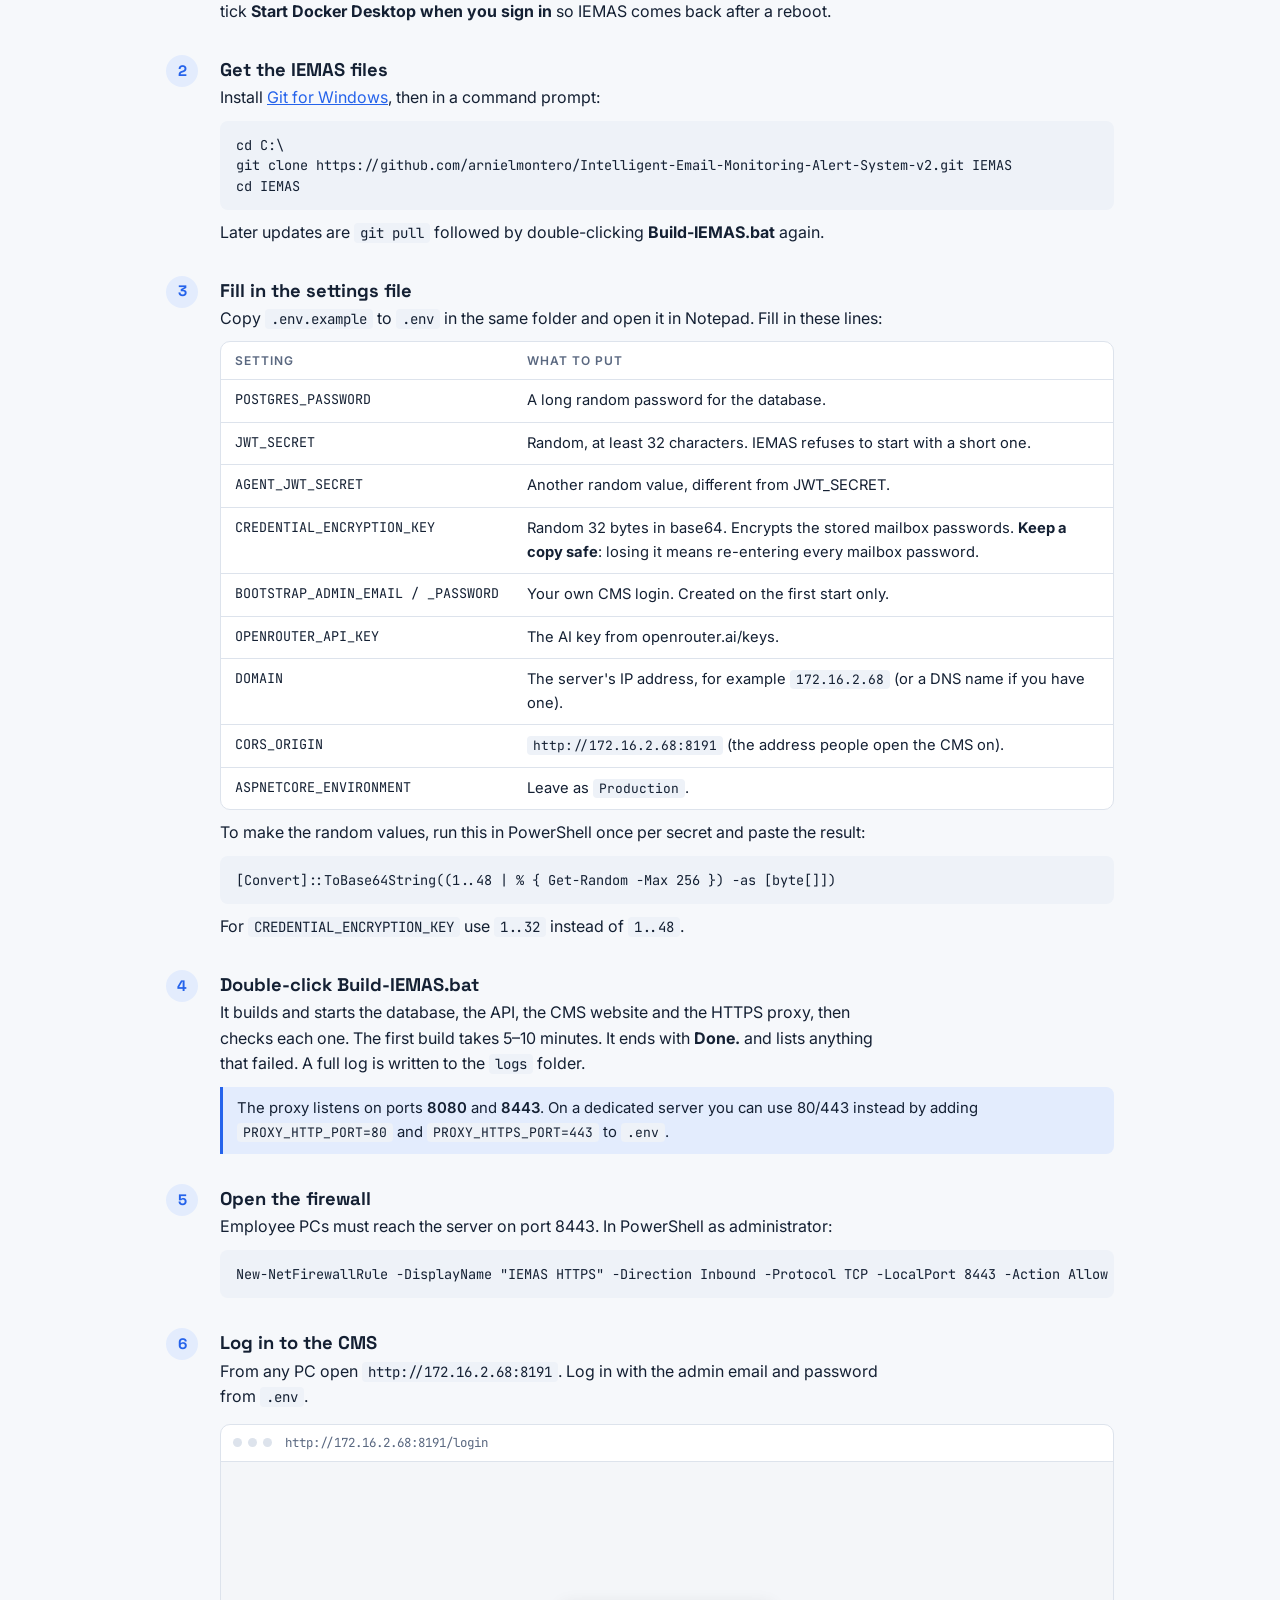
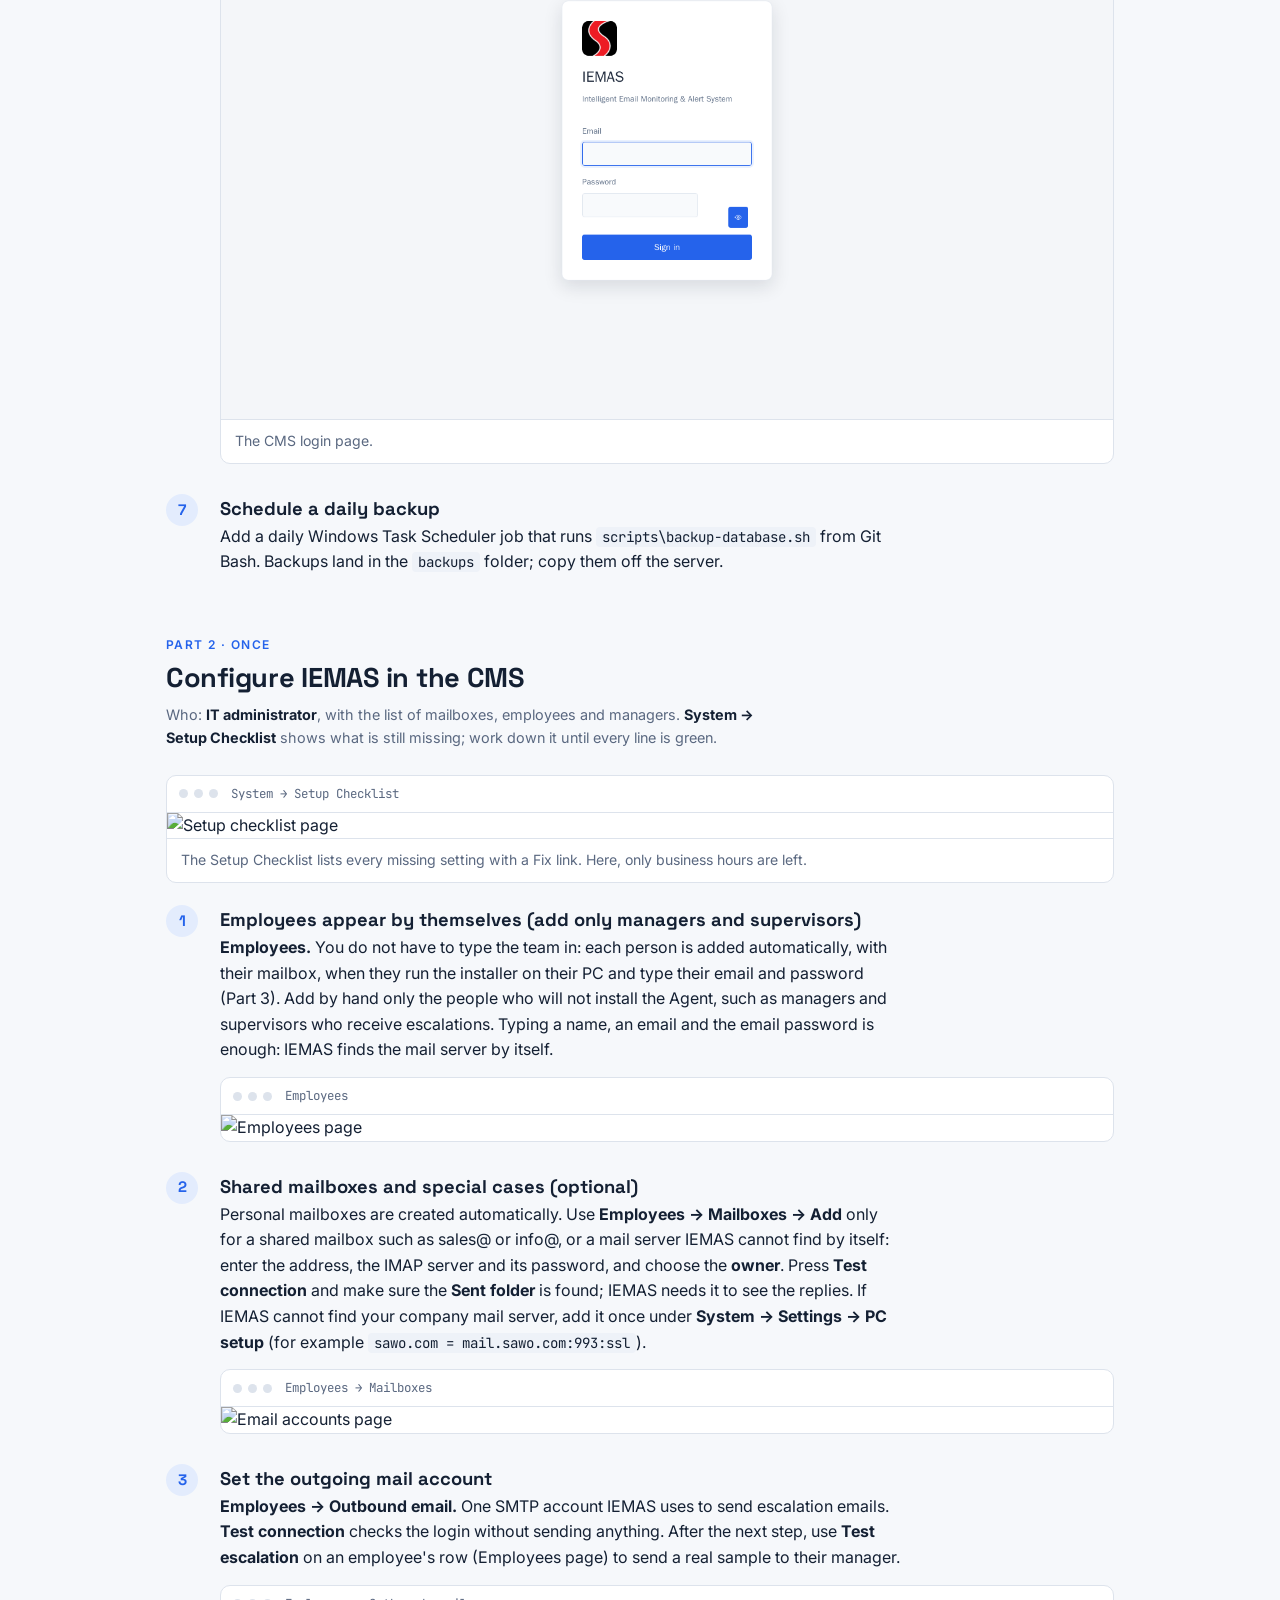
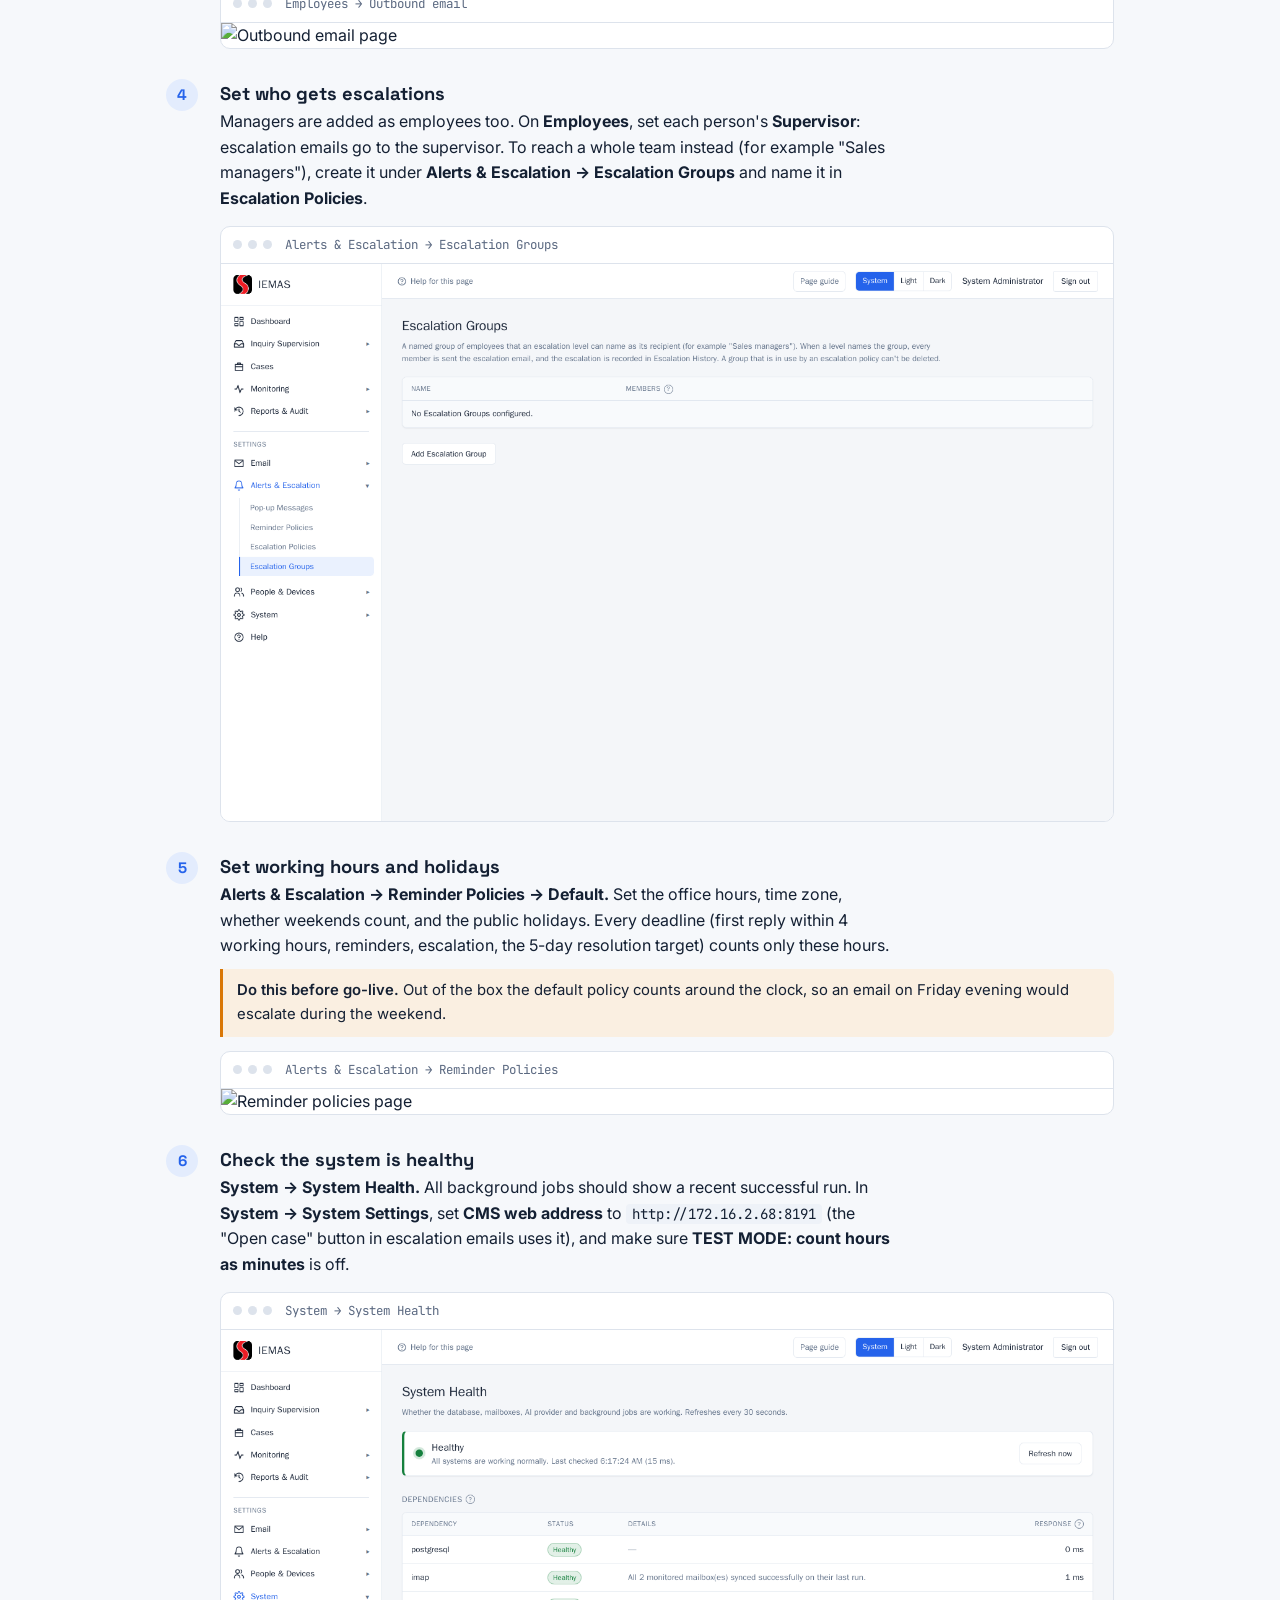
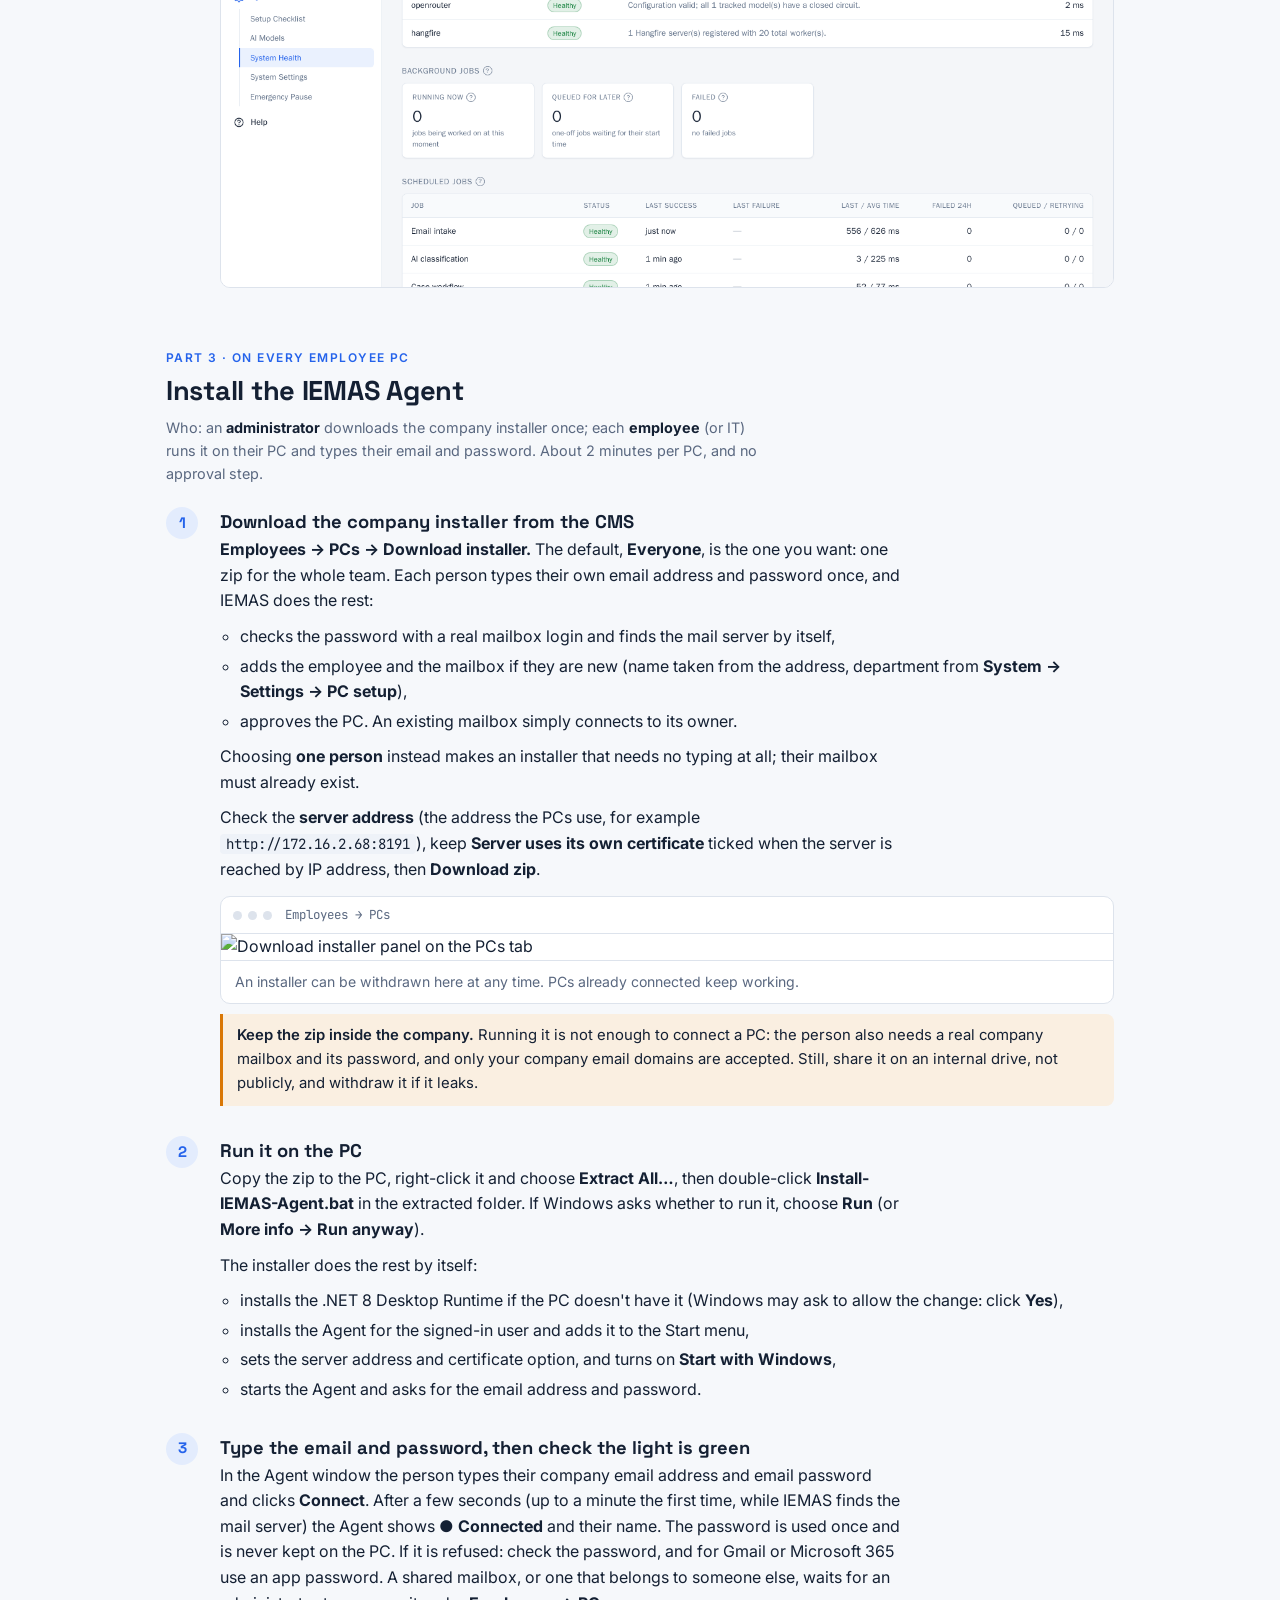
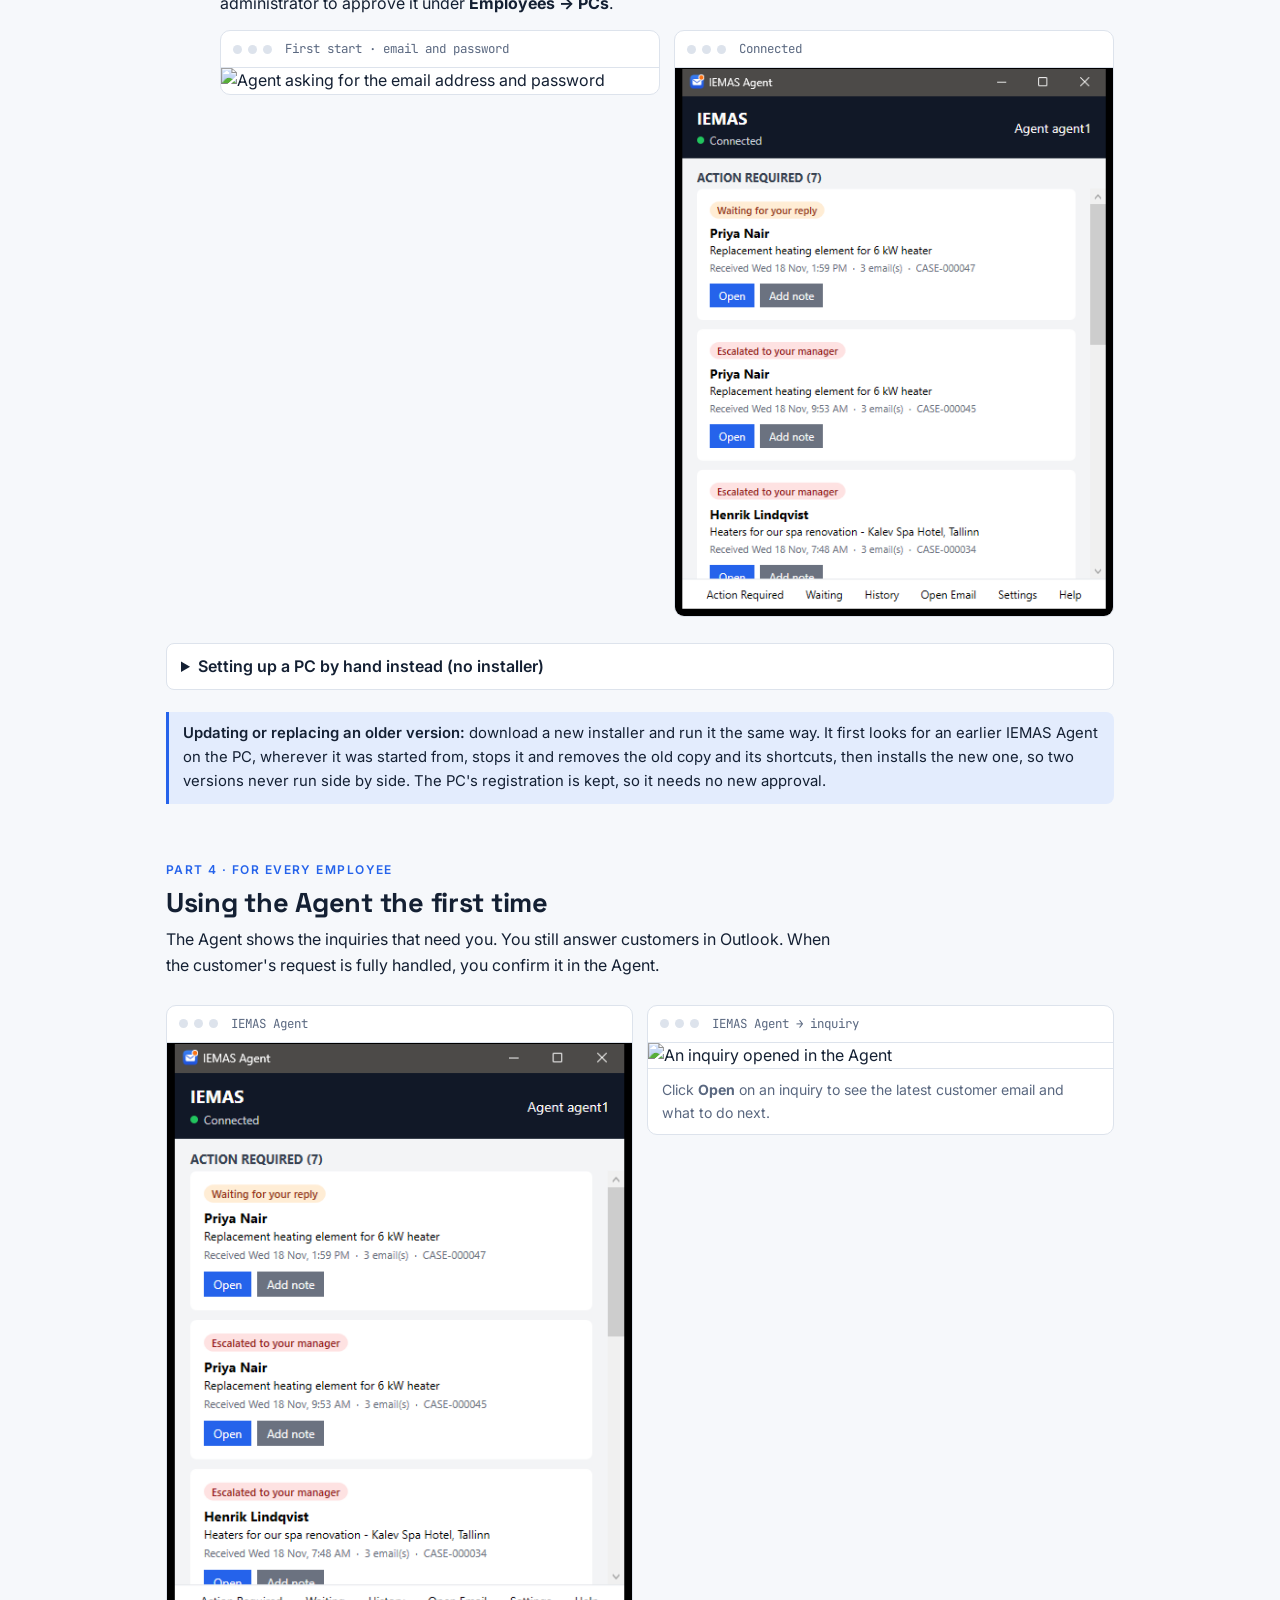
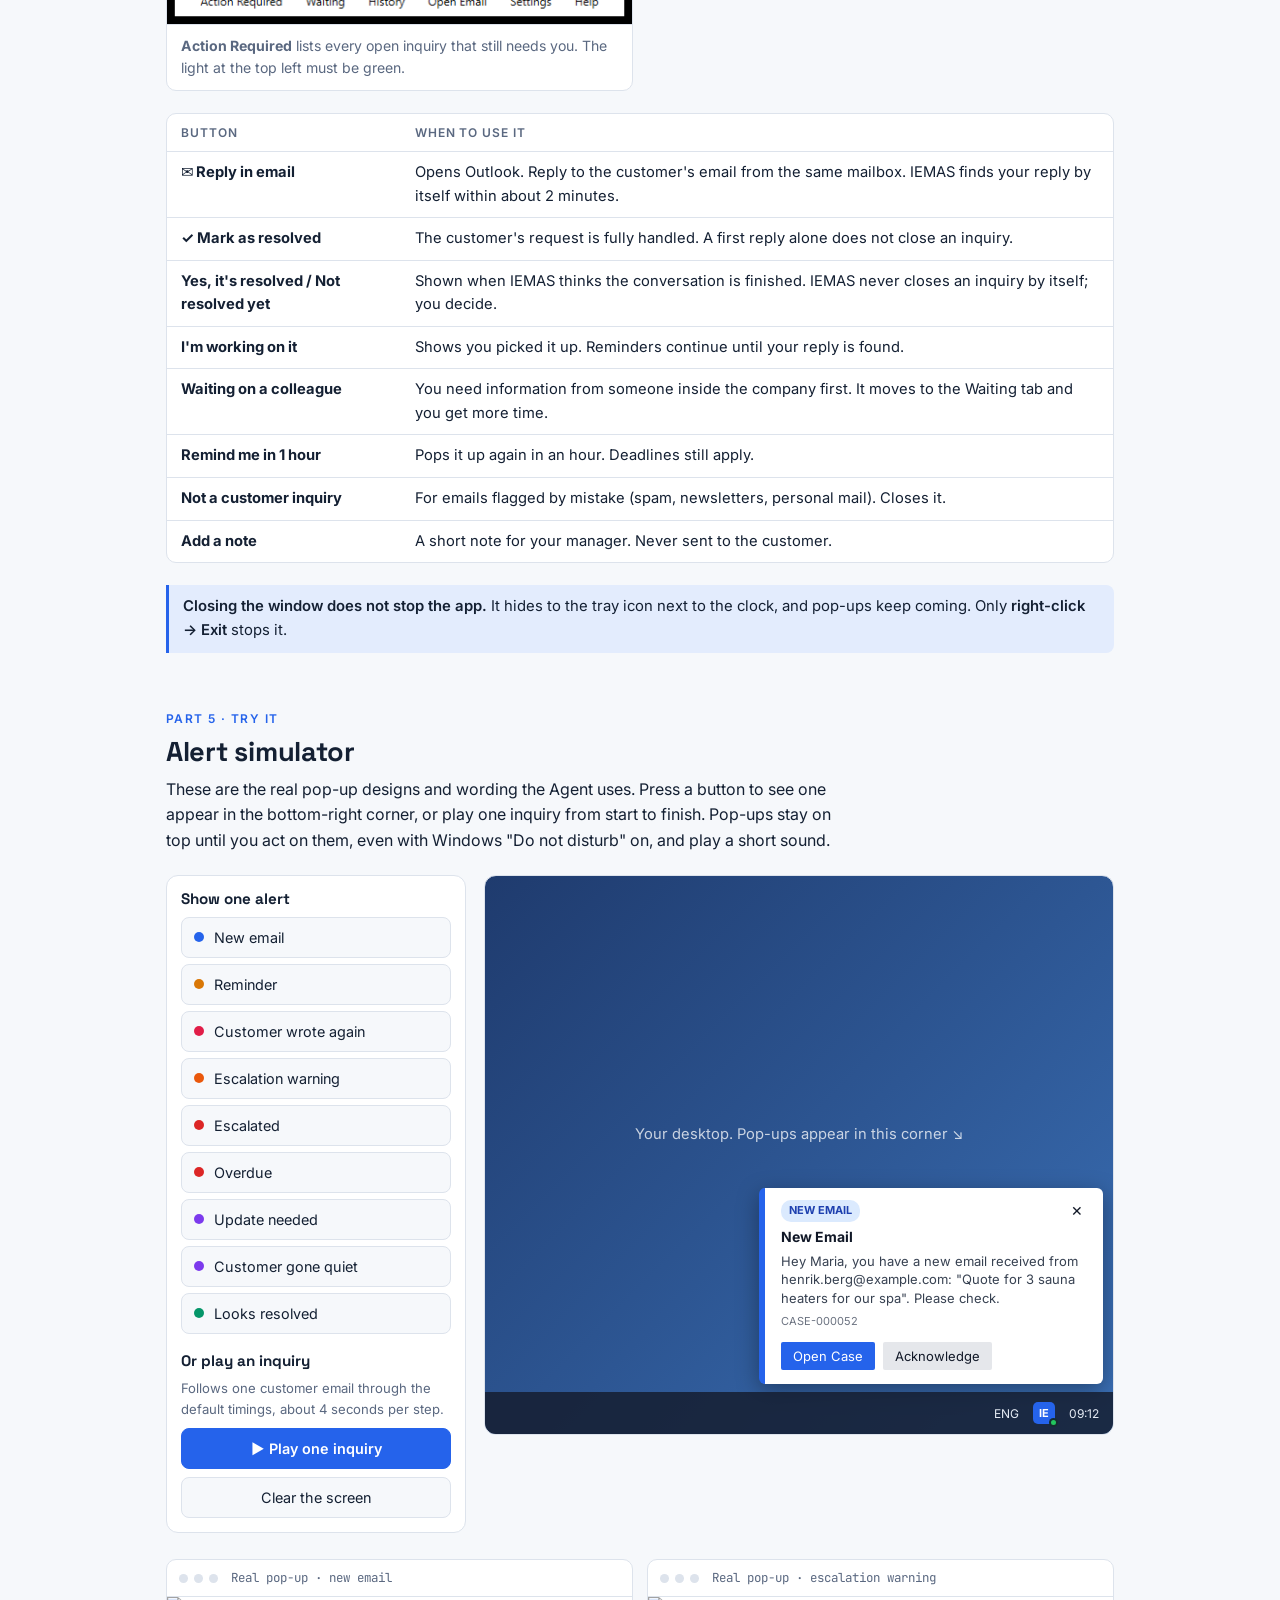
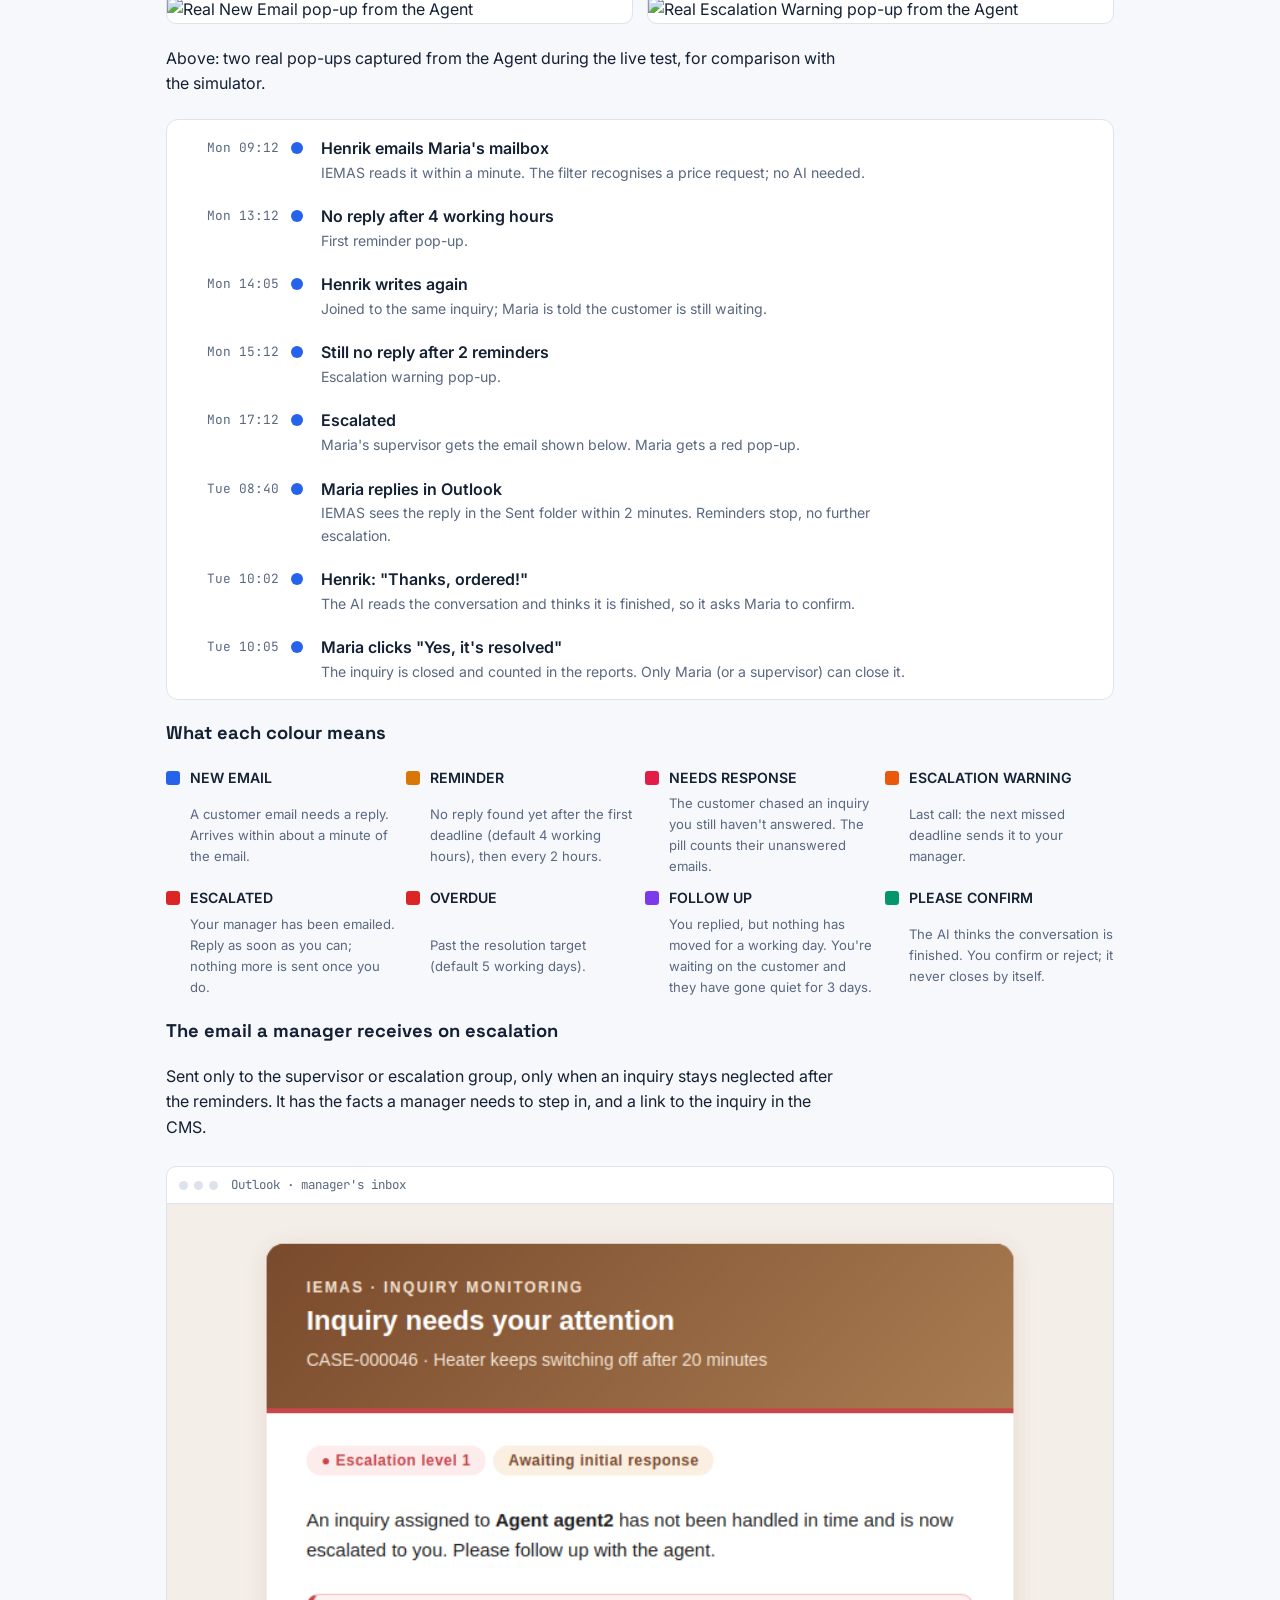
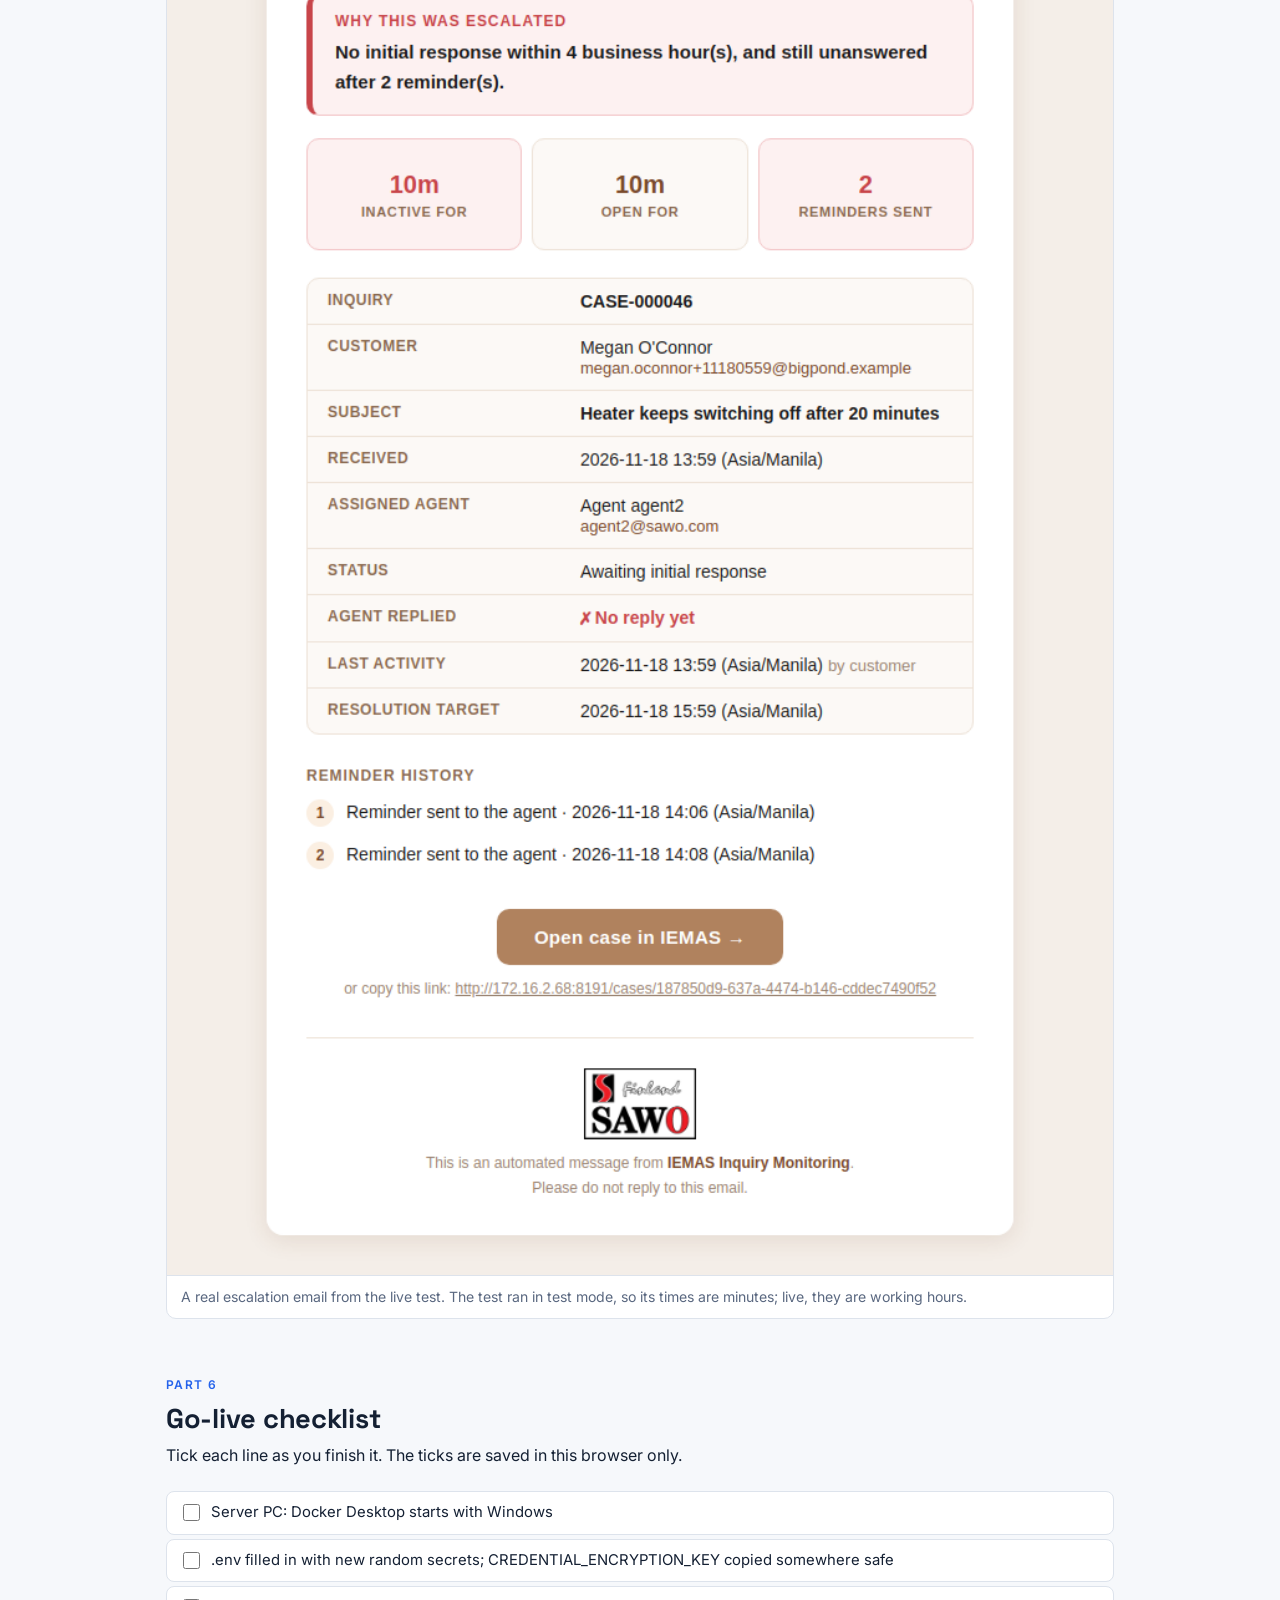
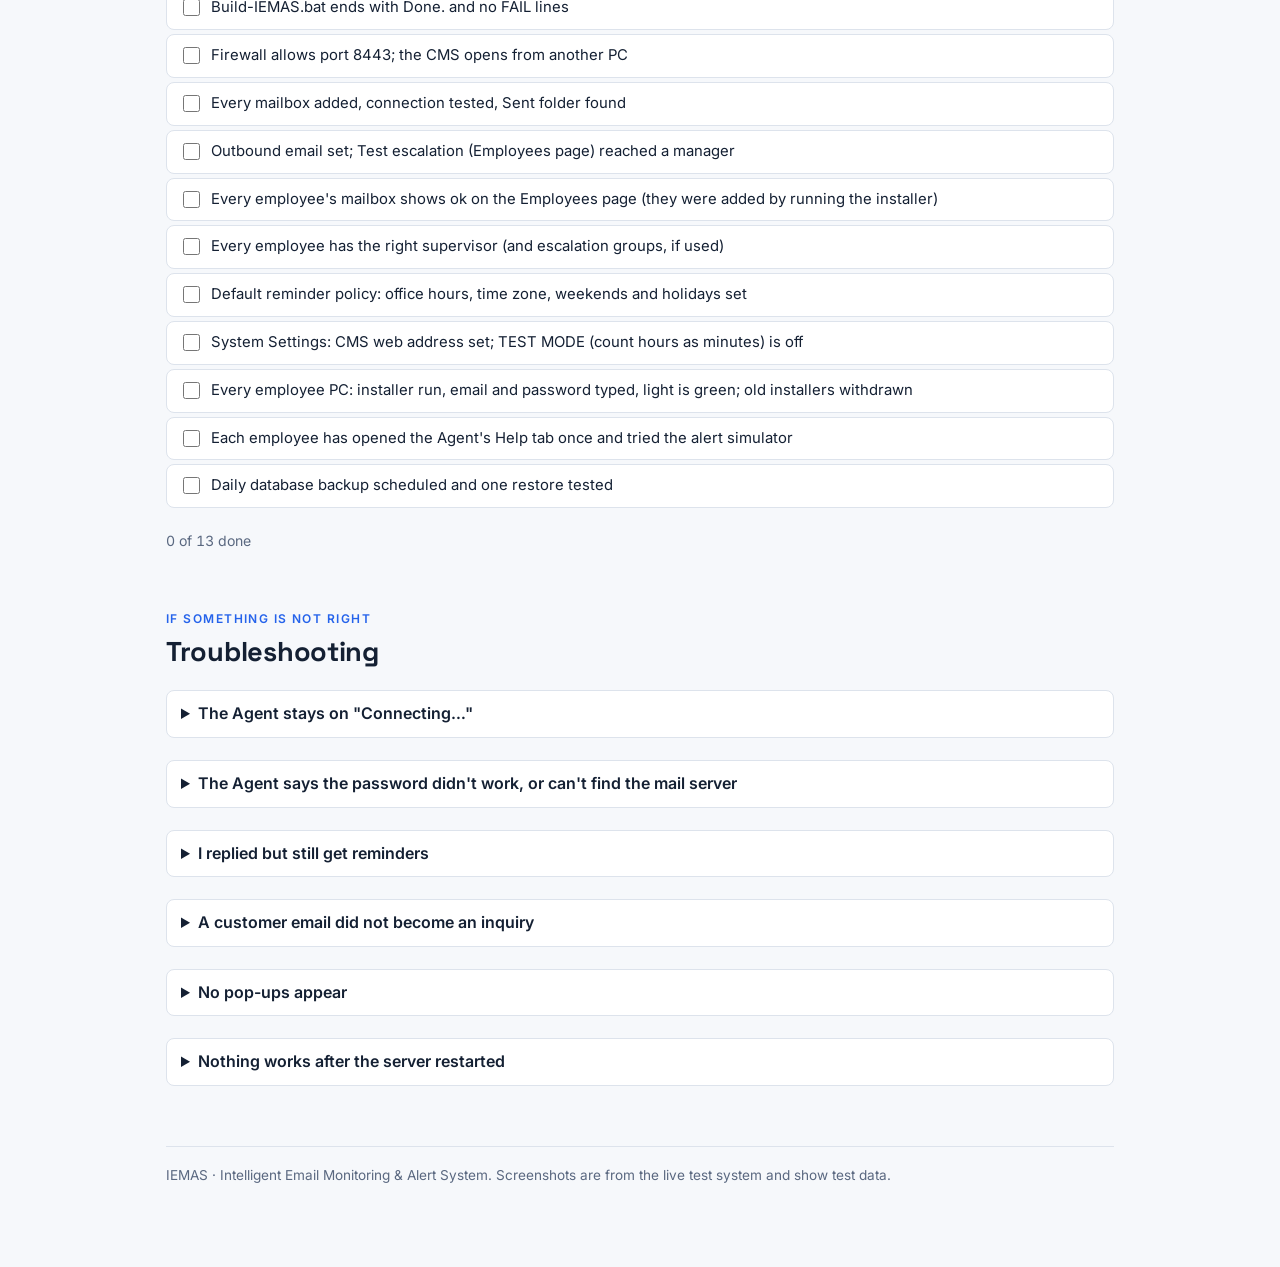
==== commit 31a161fc: "Installer finds and removes an earlier IEMAS Agent before installing the new one Co-Authored-By: Cla" ====
--- a/web-cms/public/rollout-guide/index.html
+++ b/web-cms/public/rollout-guide/index.html
@@ -433,7 +433,7 @@
   <details class="faq"><summary>Setting up a PC by hand instead (no installer)</summary>
     <p>Install the runtime with <code>winget install Microsoft.DotNet.DesktopRuntime.8</code>, copy <code>IemasAgent.exe</code> from the server's <code>windows-clientgent-release</code> folder and start it. In <b>Settings</b> enter the server address, tick <b>Allow self-signed certificates</b>, and Save. Register with the company email address; the PC then appears as <b>Pending</b> under Employees → PCs until an administrator chooses the employee and presses <b>Approve</b>. A withdrawn installer falls back to this same Pending request.</p>
   </details>
-  <div class="note"><b>Updating the Agent later:</b> download a new installer and run it the same way. The registration is kept.</div>
+  <div class="note"><b>Updating or replacing an older version:</b> download a new installer and run it the same way. It first looks for an earlier IEMAS Agent on the PC, wherever it was started from, stops it and removes the old copy and its shortcuts, then installs the new one, so two versions never run side by side. The PC's registration is kept, so it needs no new approval.</div>
 </section>
 
 <!-- ───────────── Part 4 ───────────── -->
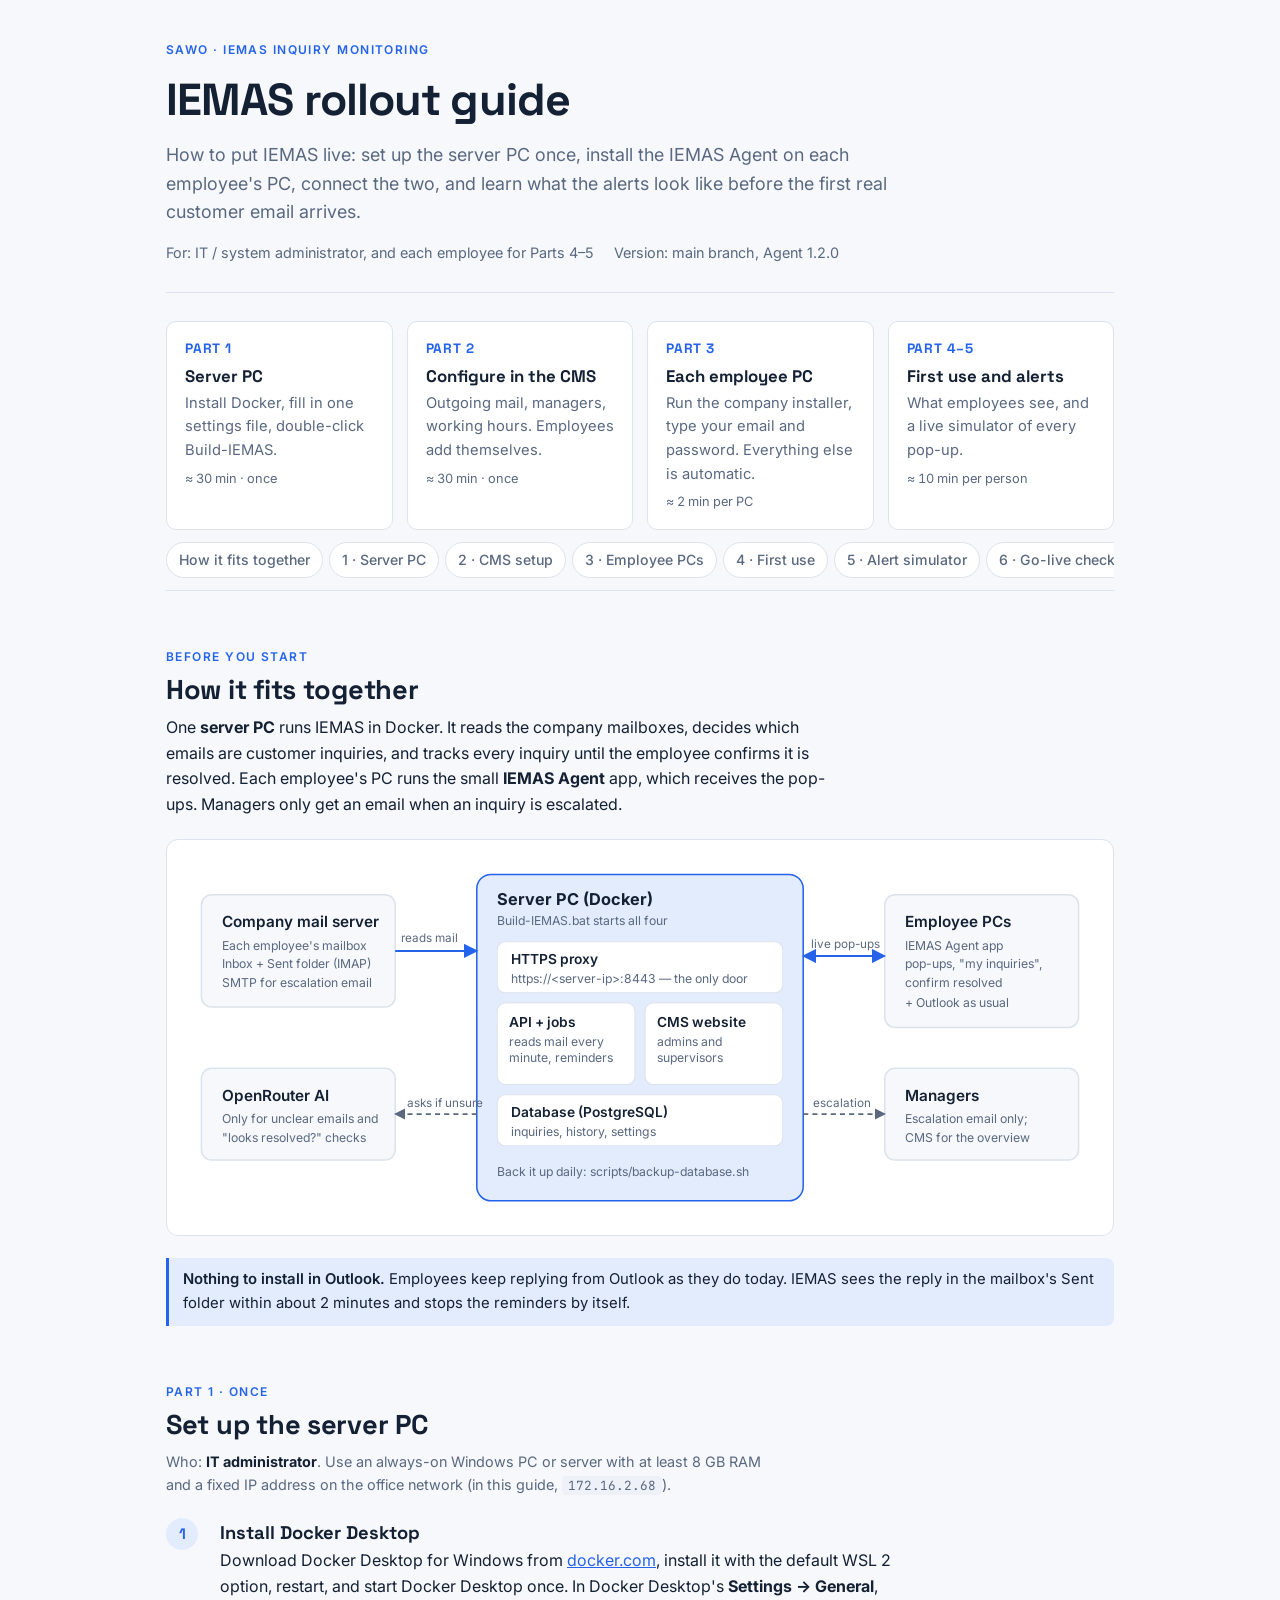
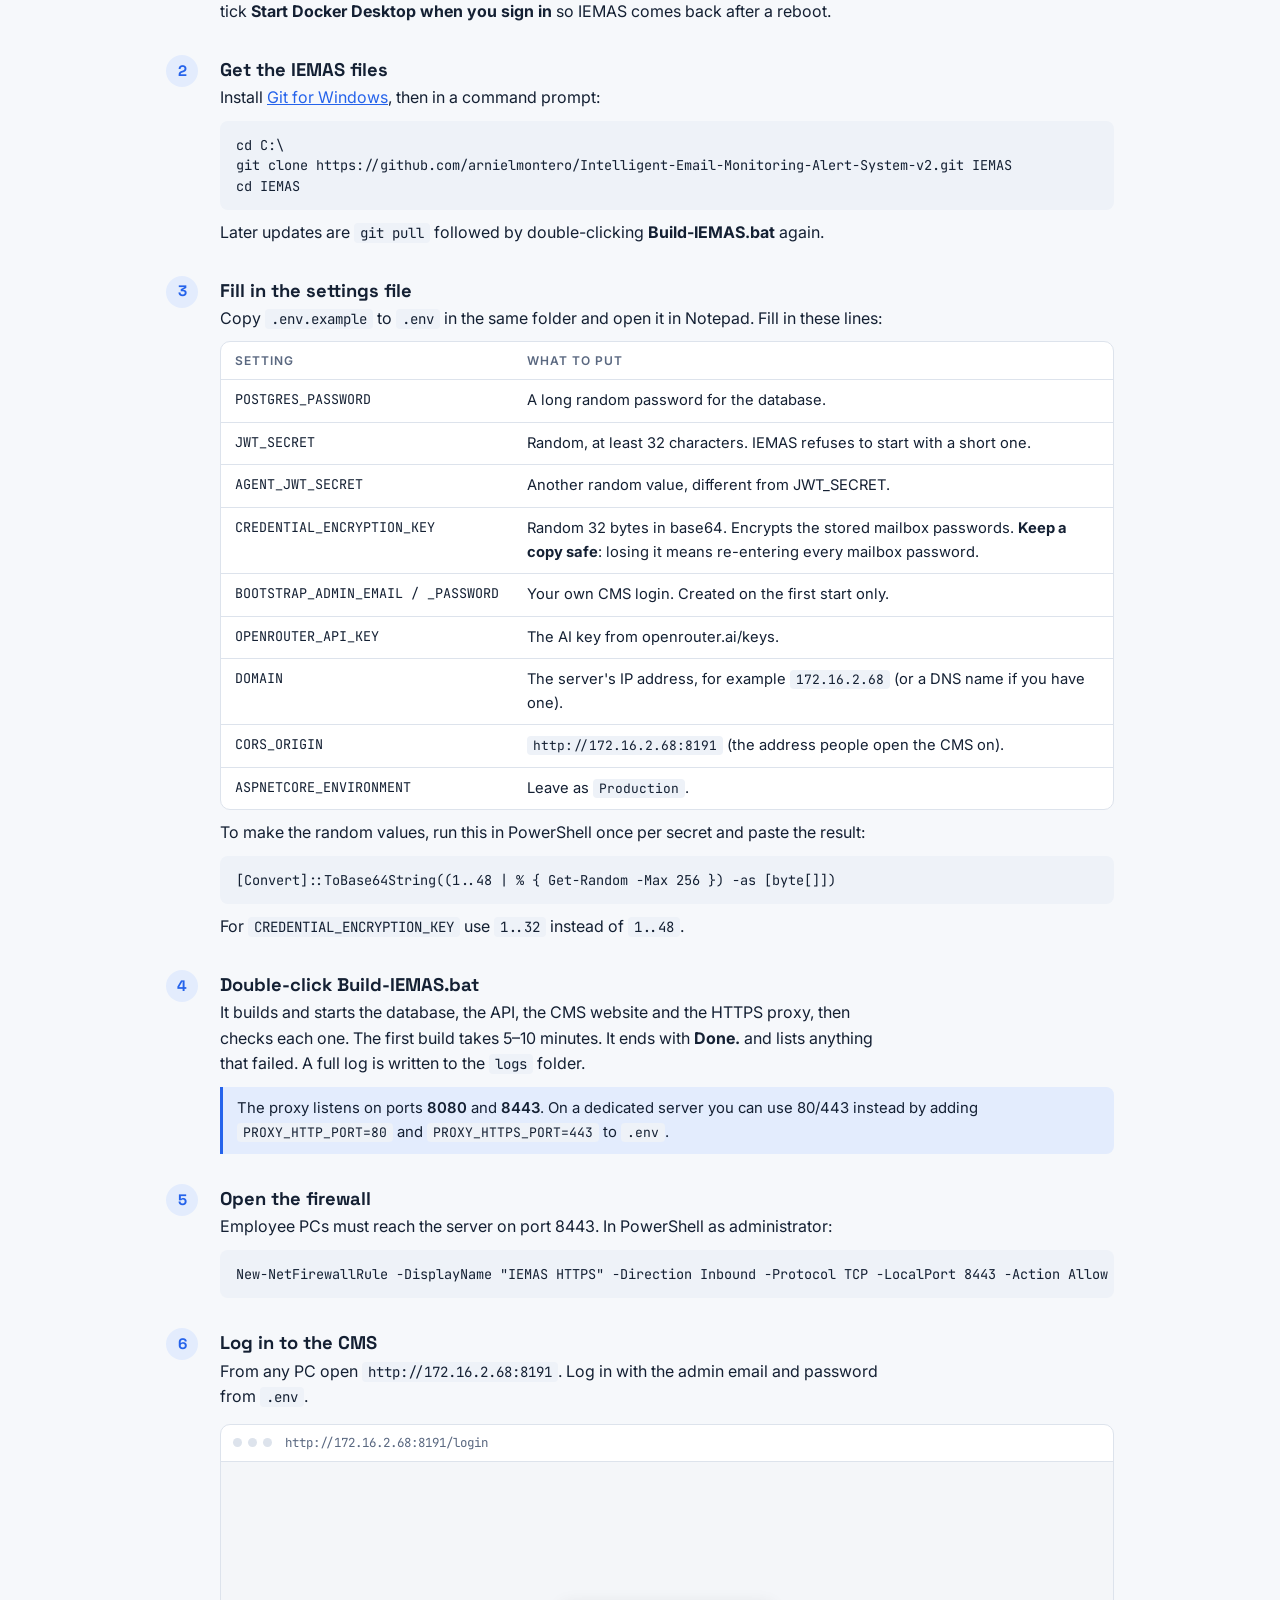
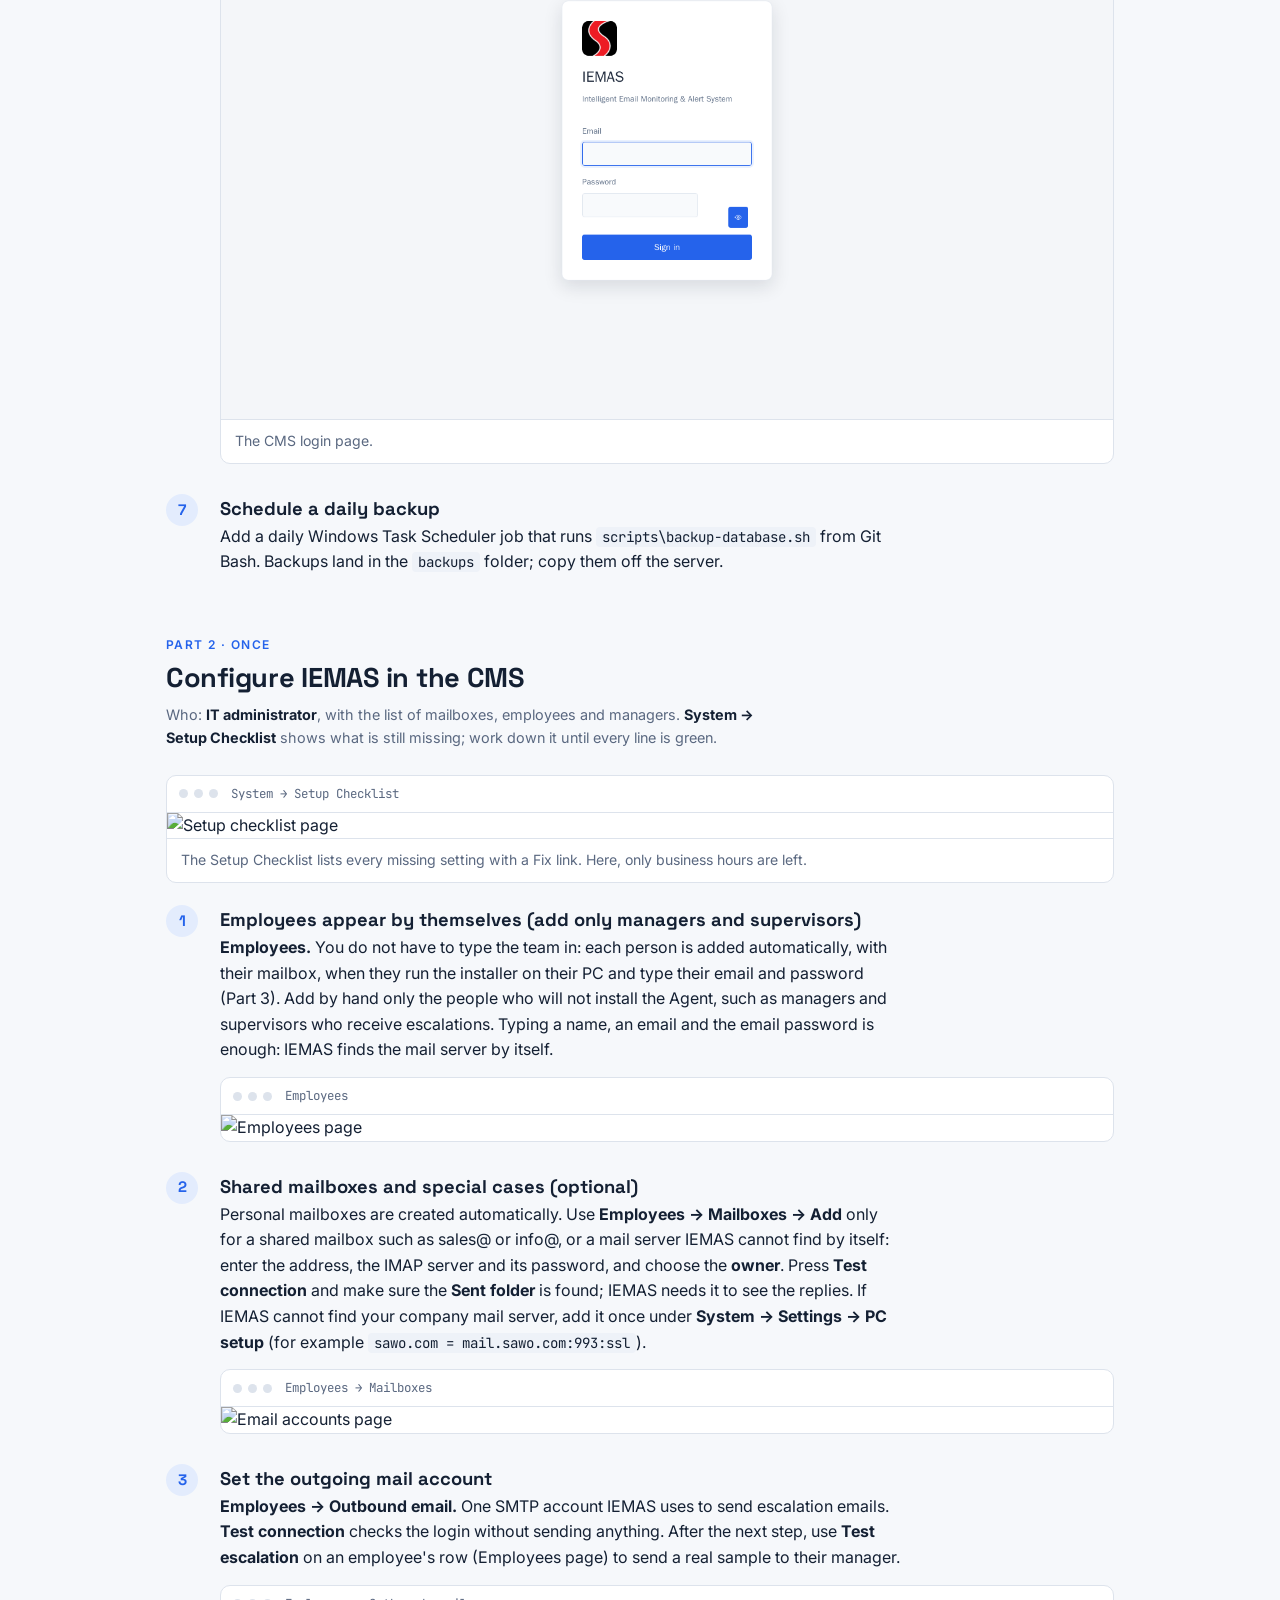
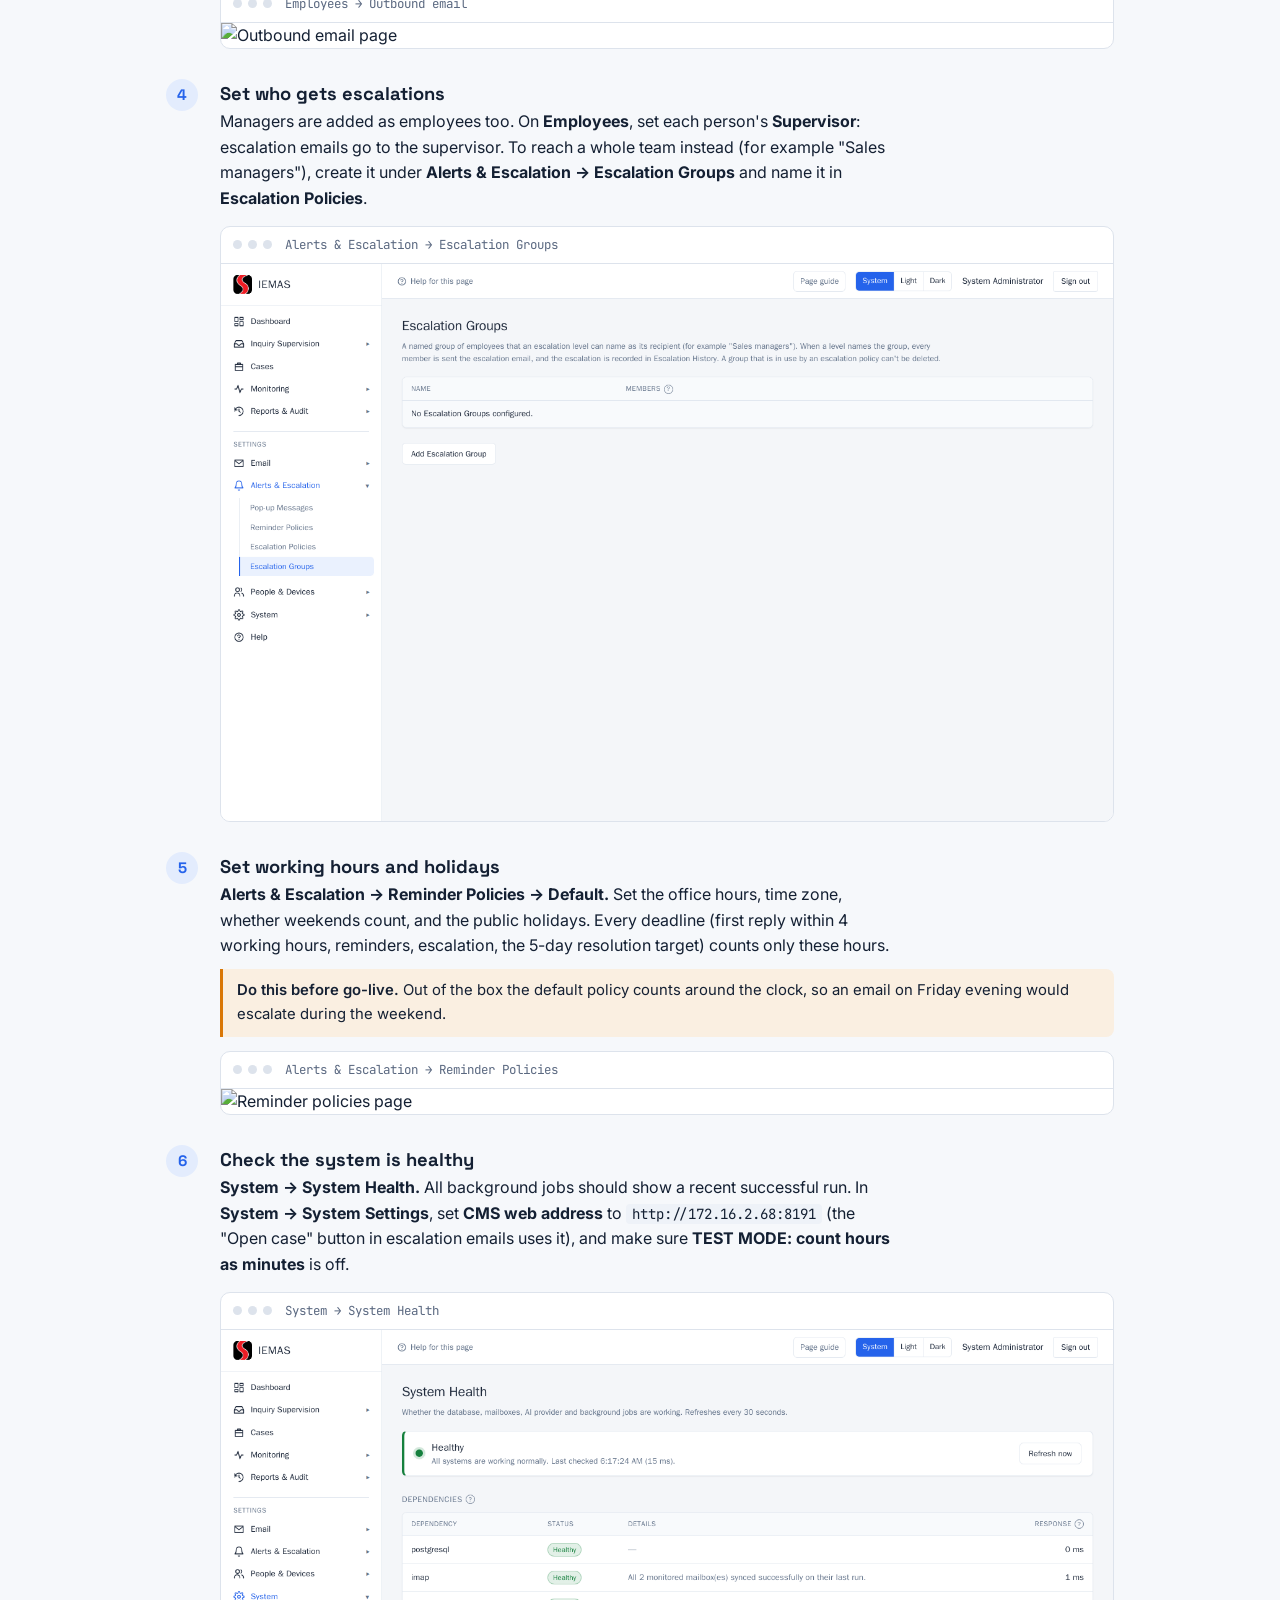
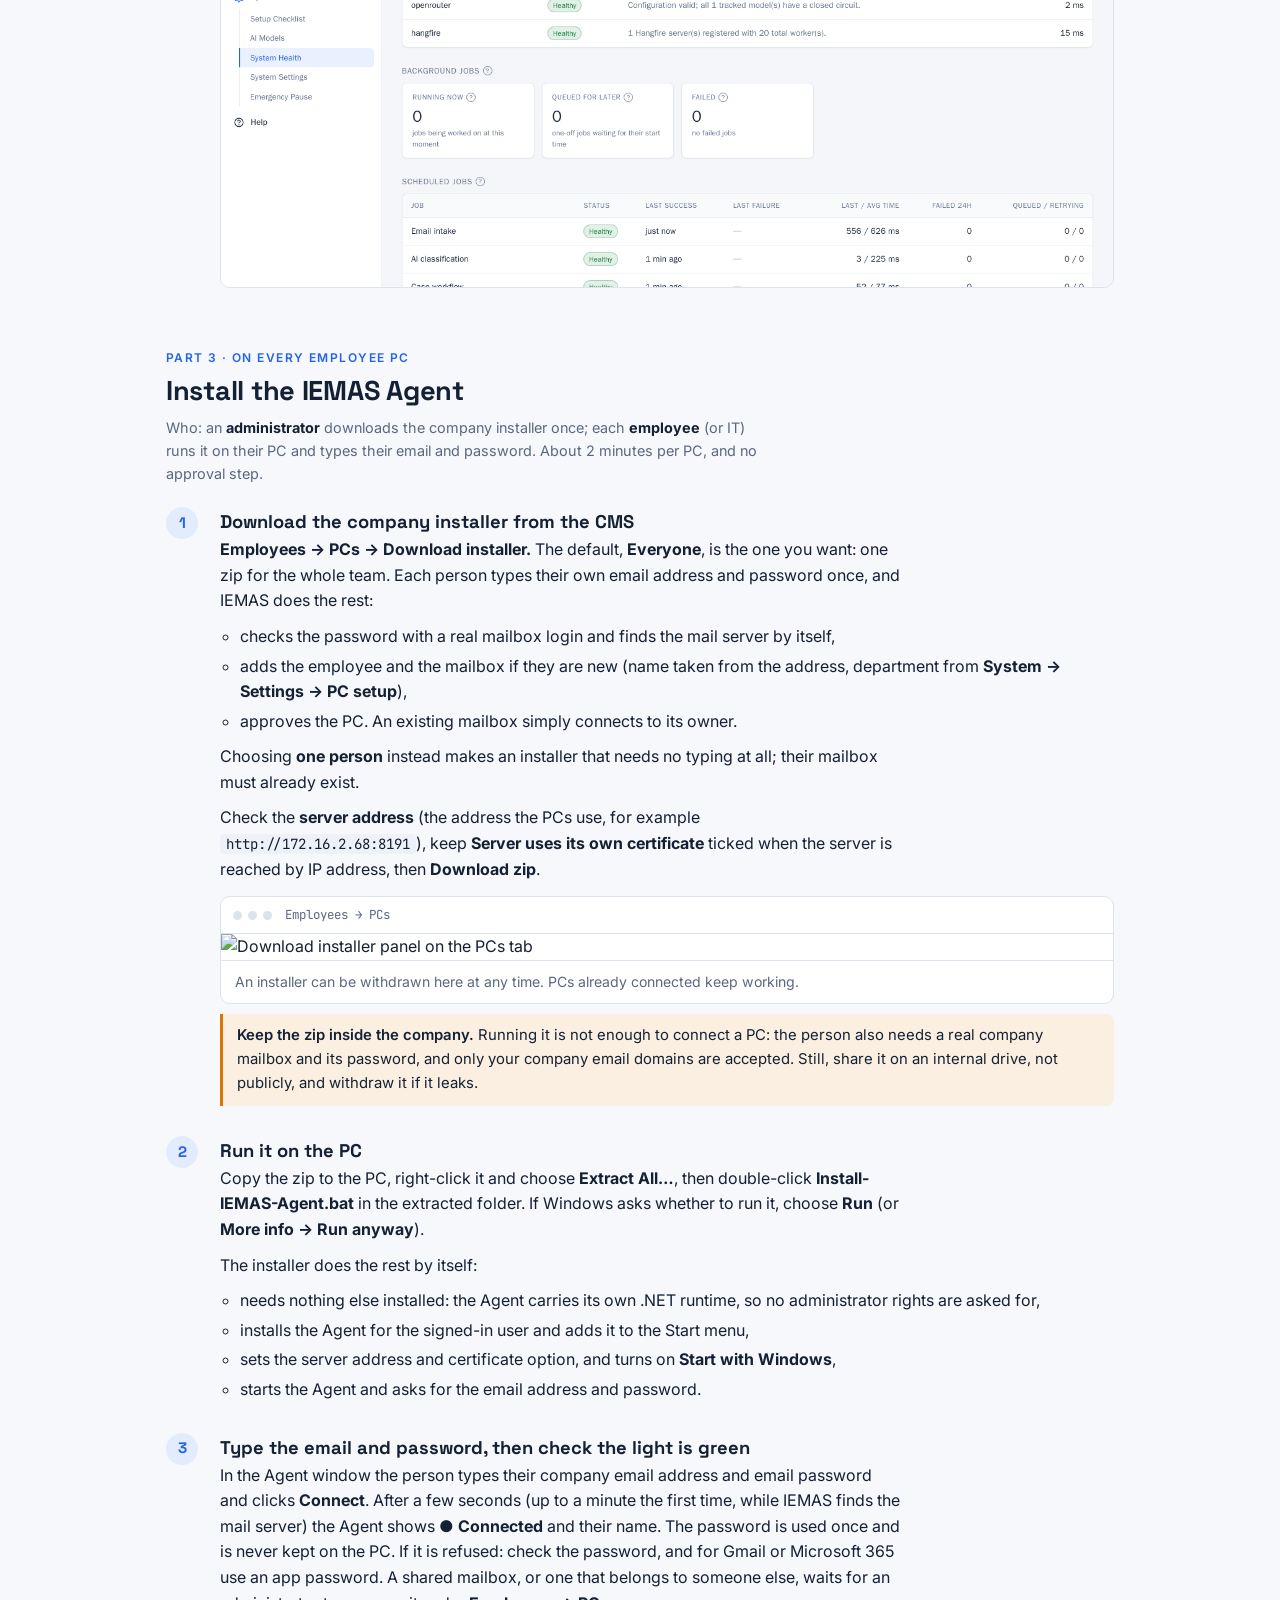
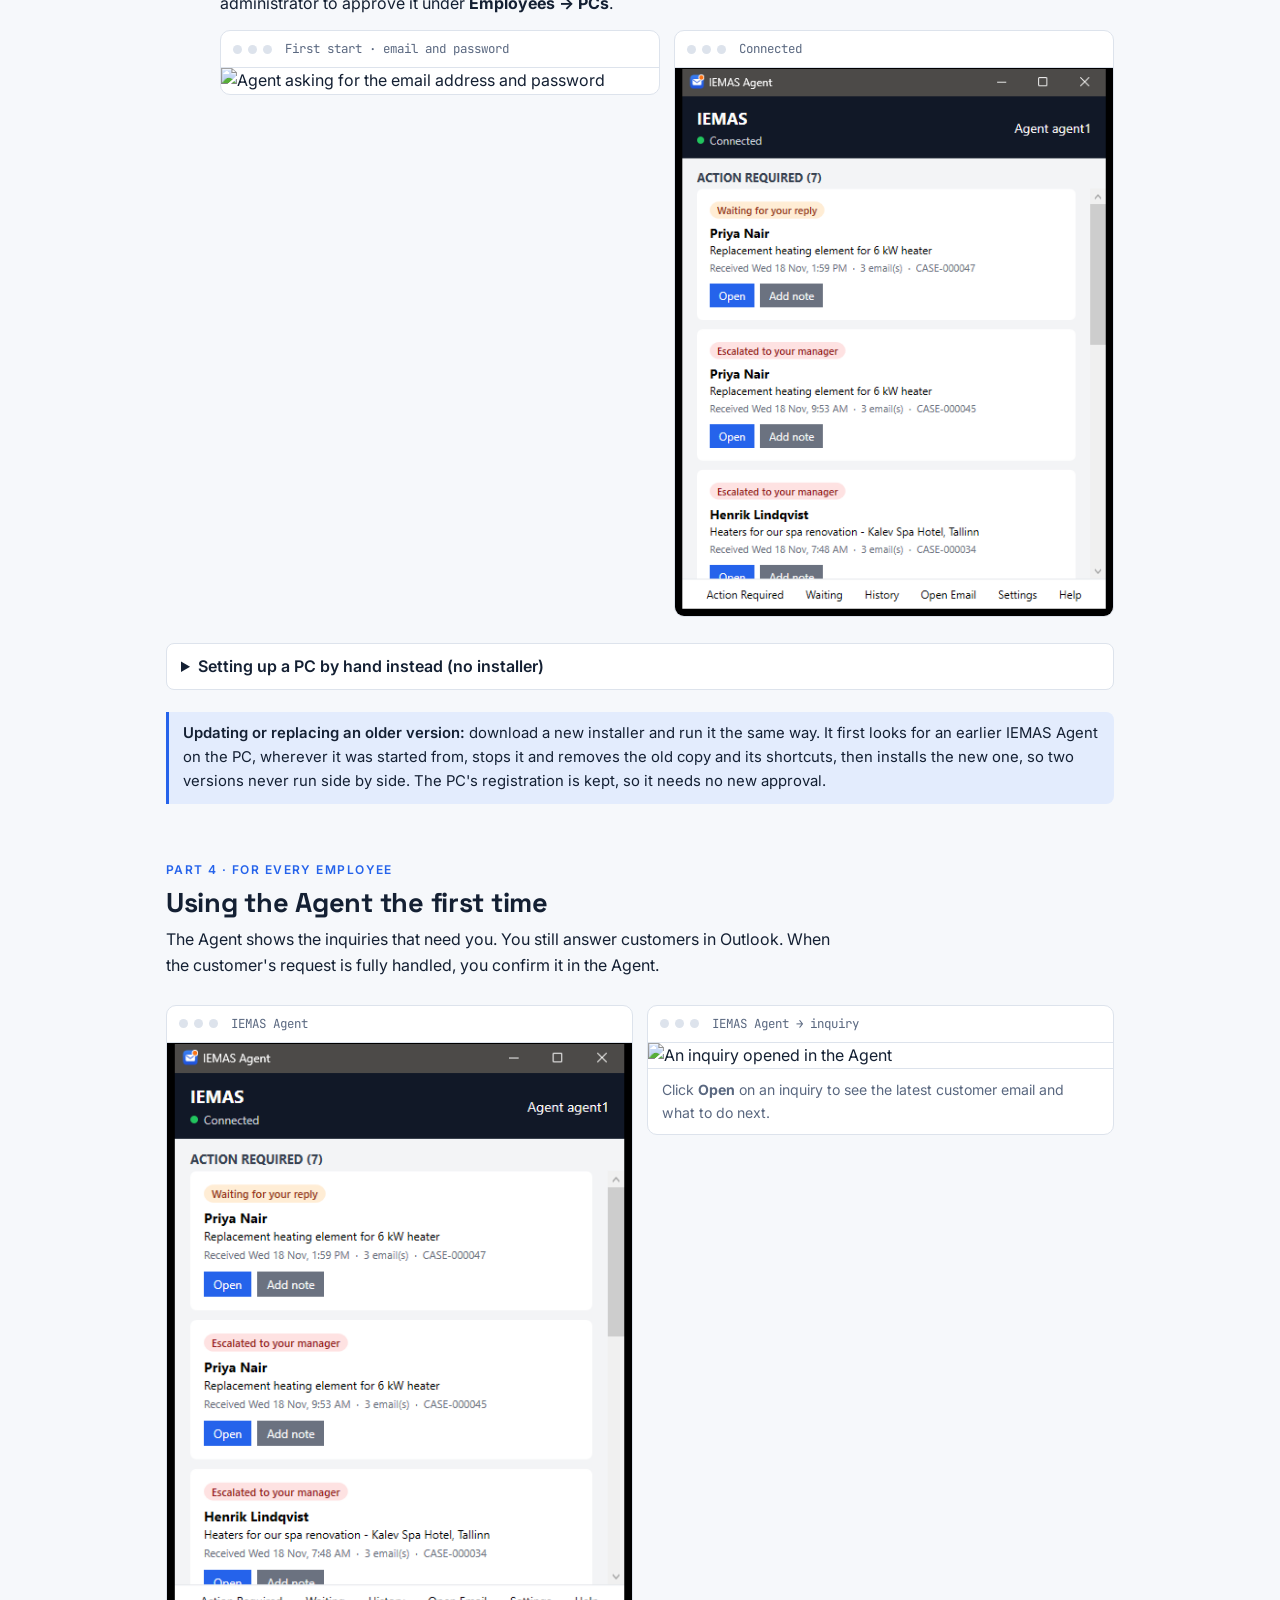
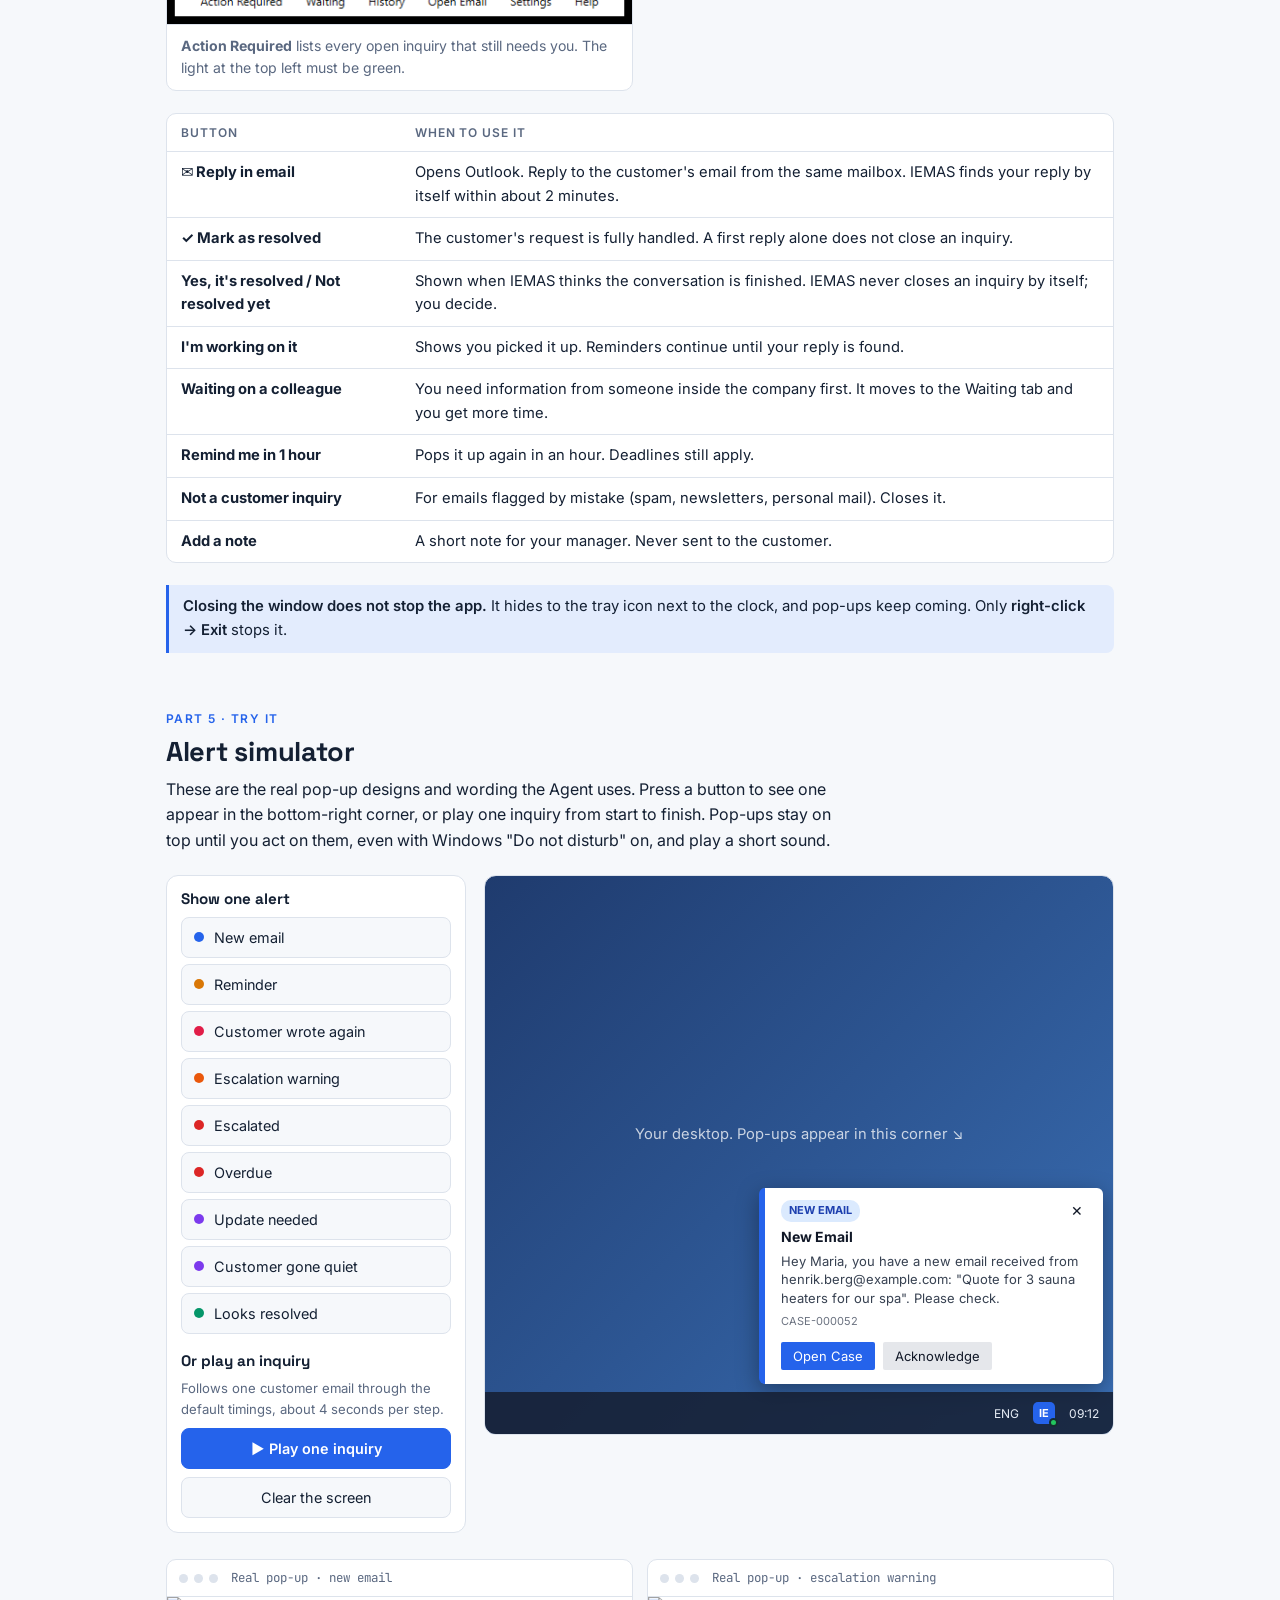
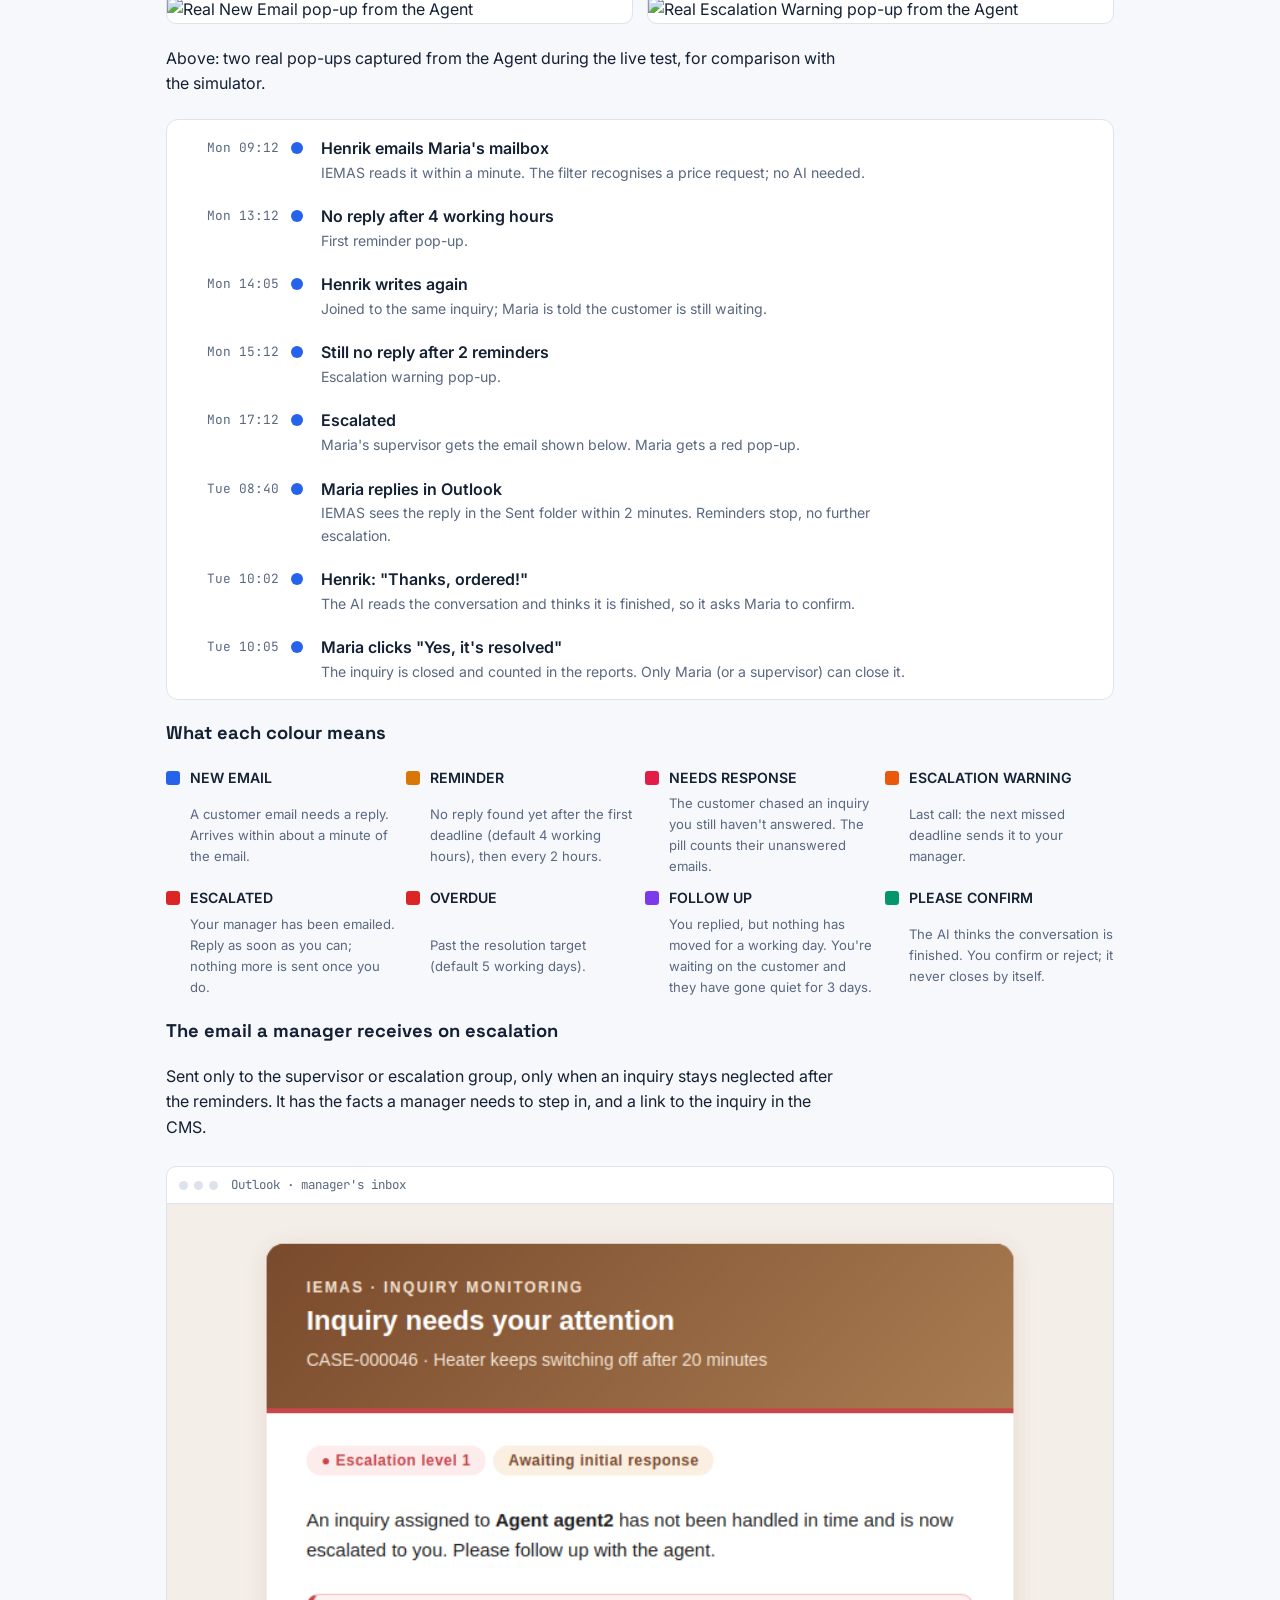
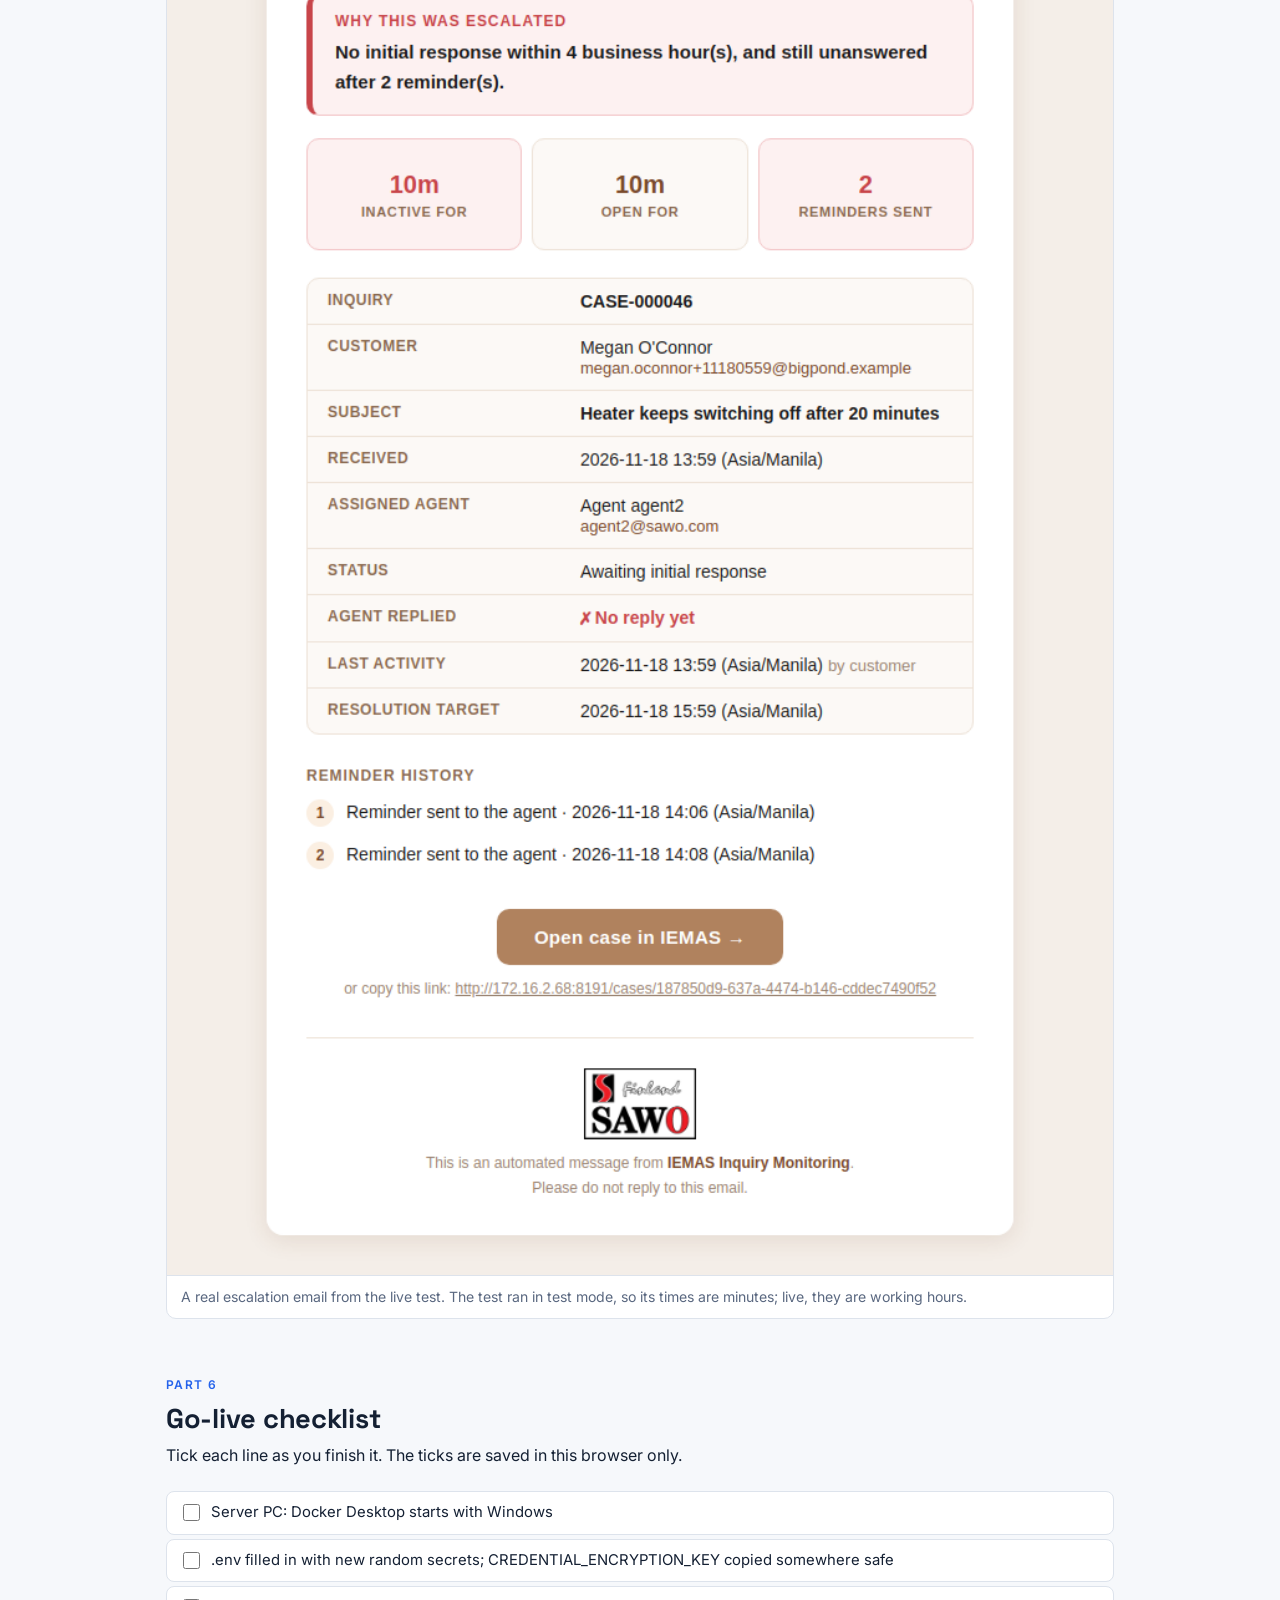
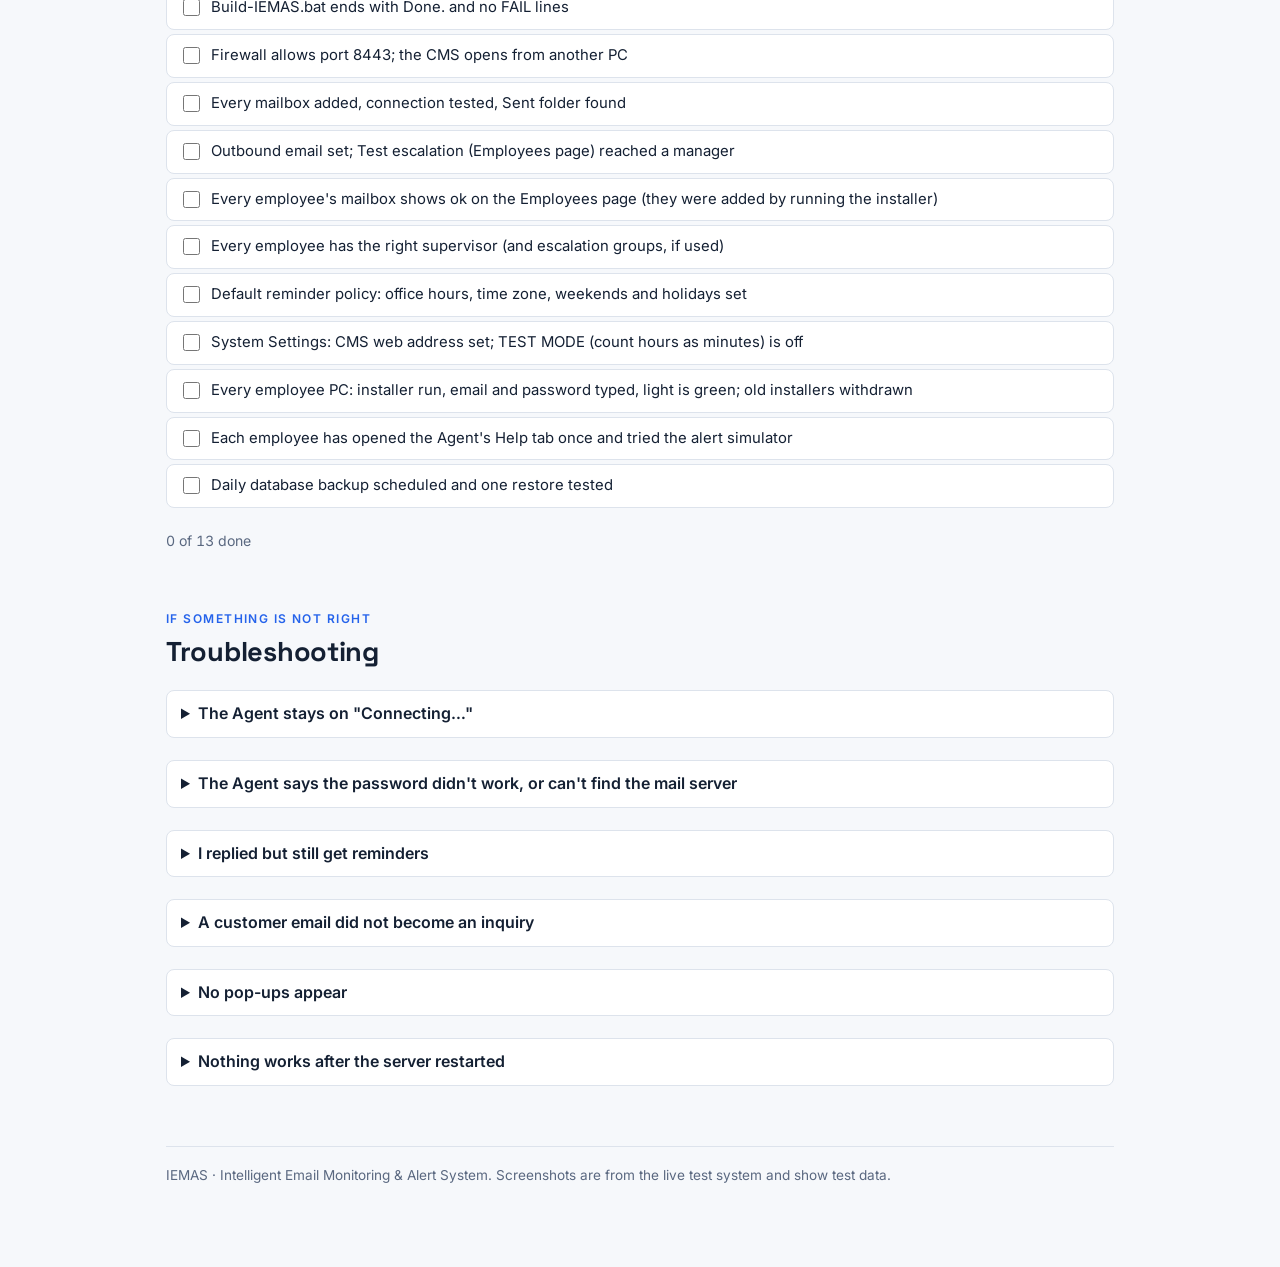
==== commit e6ca9bca: "Agent is self-contained: no .NET runtime to detect or install; installer step removed Co-Authored-By" ====
--- a/web-cms/public/rollout-guide/index.html
+++ b/web-cms/public/rollout-guide/index.html
@@ -415,7 +415,7 @@
         <p>Copy the zip to the PC, right-click it and choose <b>Extract All…</b>, then double-click <b>Install-IEMAS-Agent.bat</b> in the extracted folder. If Windows asks whether to run it, choose <b>Run</b> (or <b>More info → Run anyway</b>).</p>
         <p>The installer does the rest by itself:</p>
         <ul>
-          <li>installs the .NET 8 Desktop Runtime if the PC doesn't have it (Windows may ask to allow the change: click <b>Yes</b>),</li>
+          <li>needs nothing else installed: the Agent carries its own .NET runtime, so no administrator rights are asked for,</li>
           <li>installs the Agent for the signed-in user and adds it to the Start menu,</li>
           <li>sets the server address and certificate option, and turns on <b>Start with Windows</b>,</li>
           <li>starts the Agent and asks for the email address and password.</li>
@@ -431,7 +431,7 @@
       </div></li>
   </ol>
   <details class="faq"><summary>Setting up a PC by hand instead (no installer)</summary>
-    <p>Install the runtime with <code>winget install Microsoft.DotNet.DesktopRuntime.8</code>, copy <code>IemasAgent.exe</code> from the server's <code>windows-clientgent-release</code> folder and start it. In <b>Settings</b> enter the server address, tick <b>Allow self-signed certificates</b>, and Save. Register with the company email address; the PC then appears as <b>Pending</b> under Employees → PCs until an administrator chooses the employee and presses <b>Approve</b>. A withdrawn installer falls back to this same Pending request.</p>
+    <p>Copy <code>IemasAgent.exe</code> from the server's <code>windows-clientgent-release</code> folder and start it. In <b>Settings</b> enter the server address, tick <b>Allow self-signed certificates</b>, and Save. Register with the company email address; the PC then appears as <b>Pending</b> under Employees → PCs until an administrator chooses the employee and presses <b>Approve</b>. A withdrawn installer falls back to this same Pending request.</p>
   </details>
   <div class="note"><b>Updating or replacing an older version:</b> download a new installer and run it the same way. It first looks for an earlier IEMAS Agent on the PC, wherever it was started from, stops it and removes the old copy and its shortcuts, then installs the new one, so two versions never run side by side. The PC's registration is kept, so it needs no new approval.</div>
 </section>
